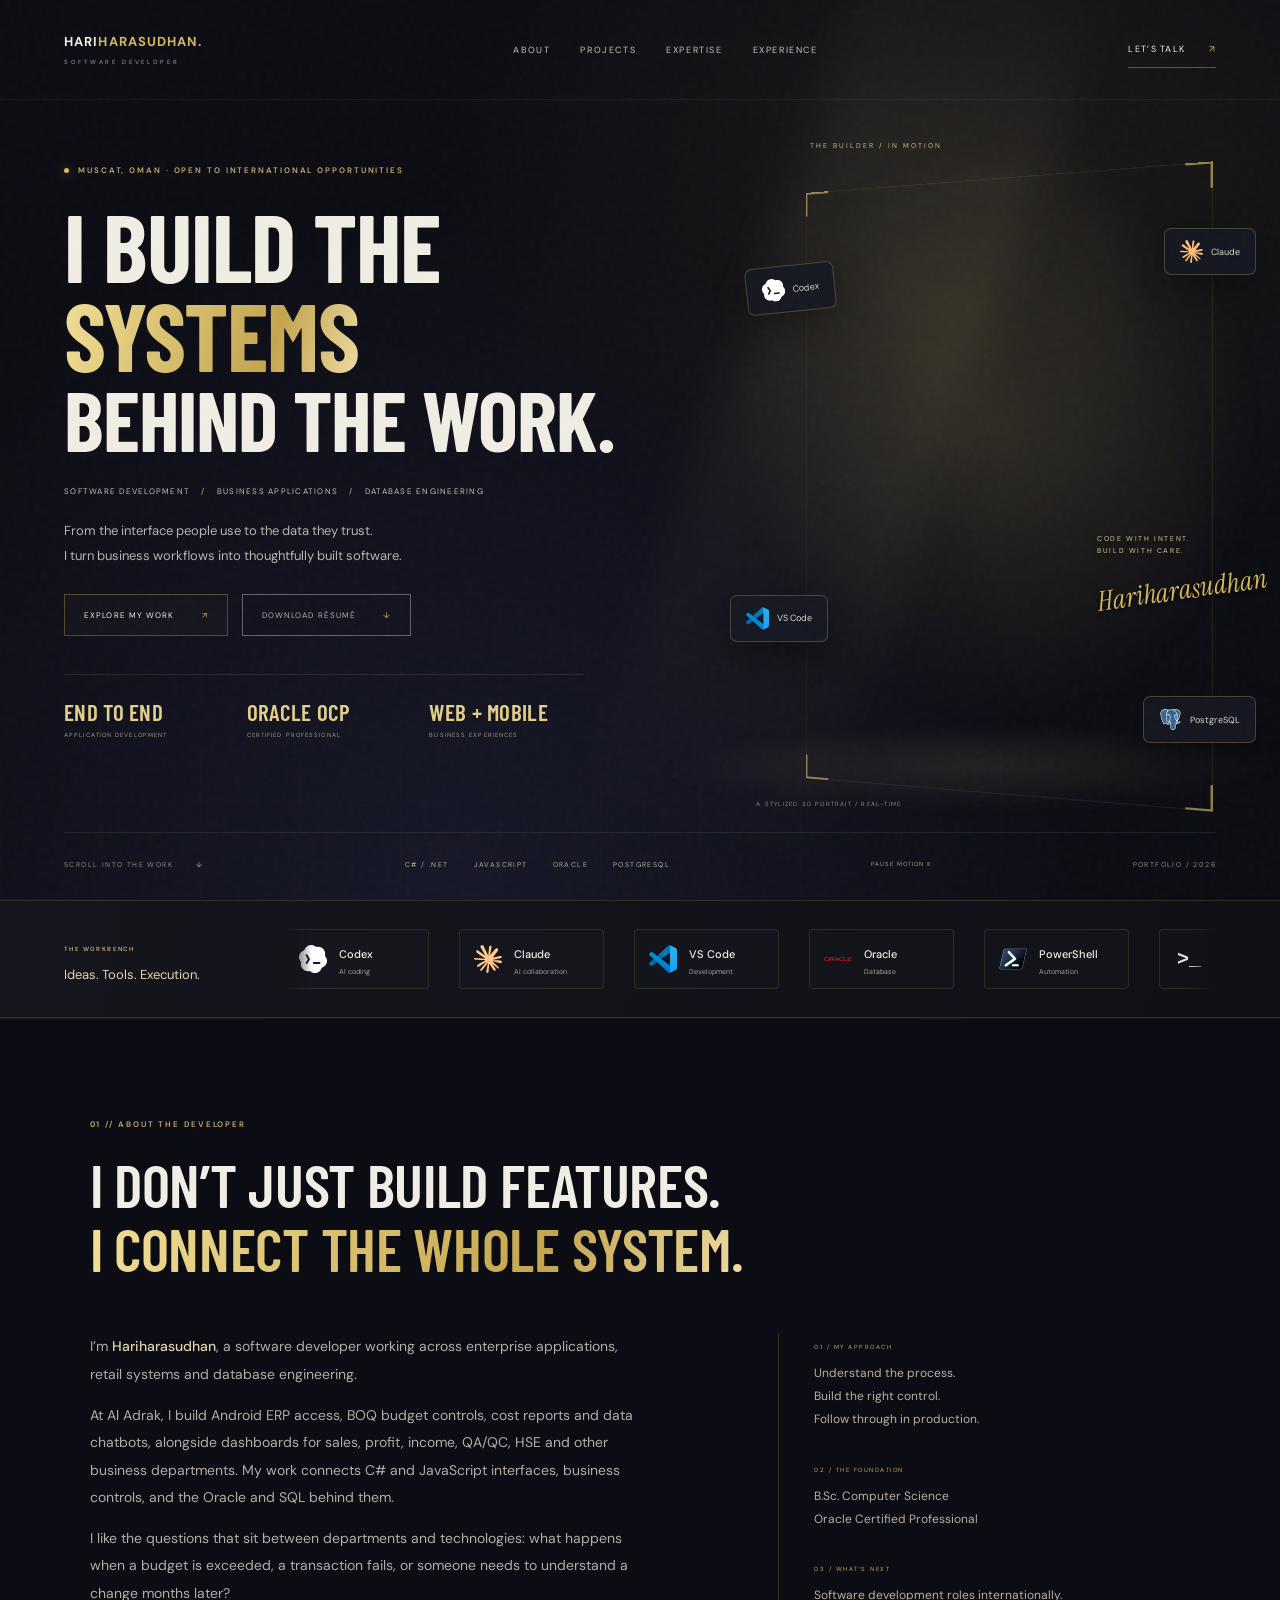
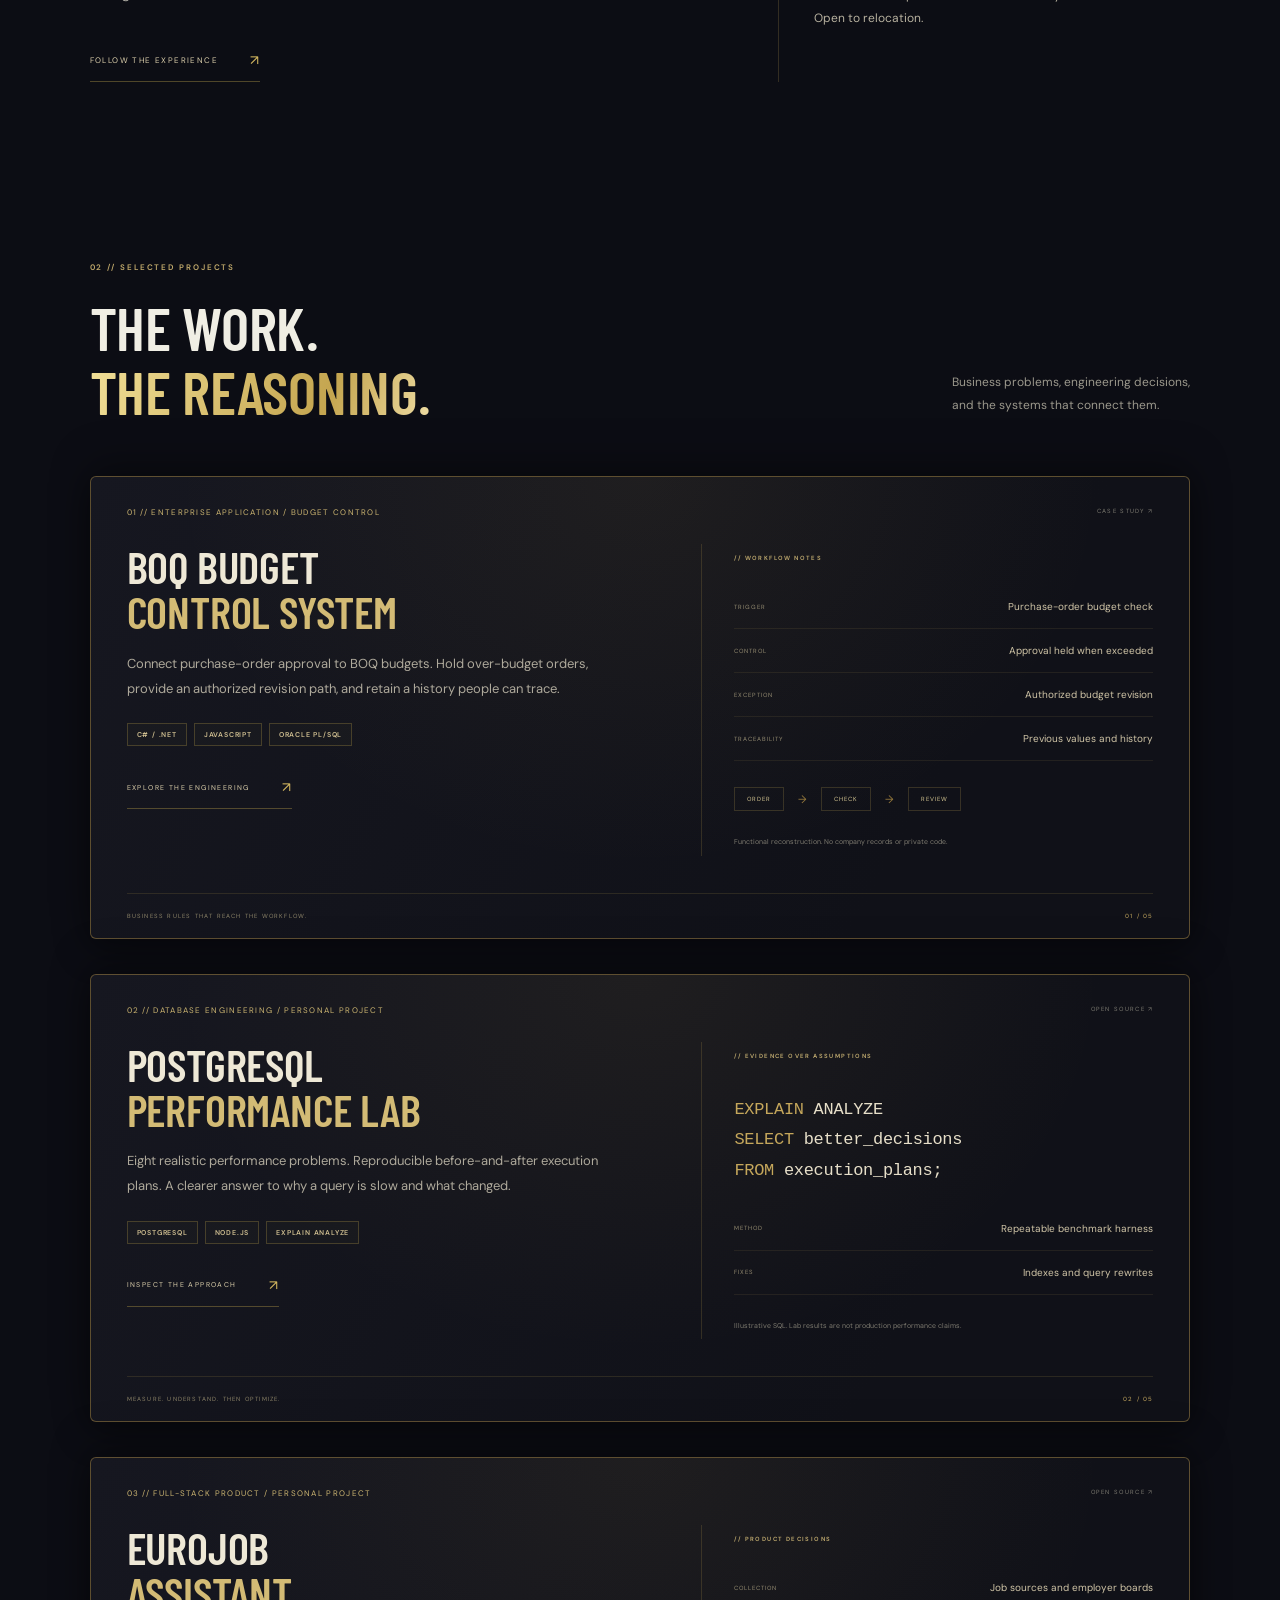
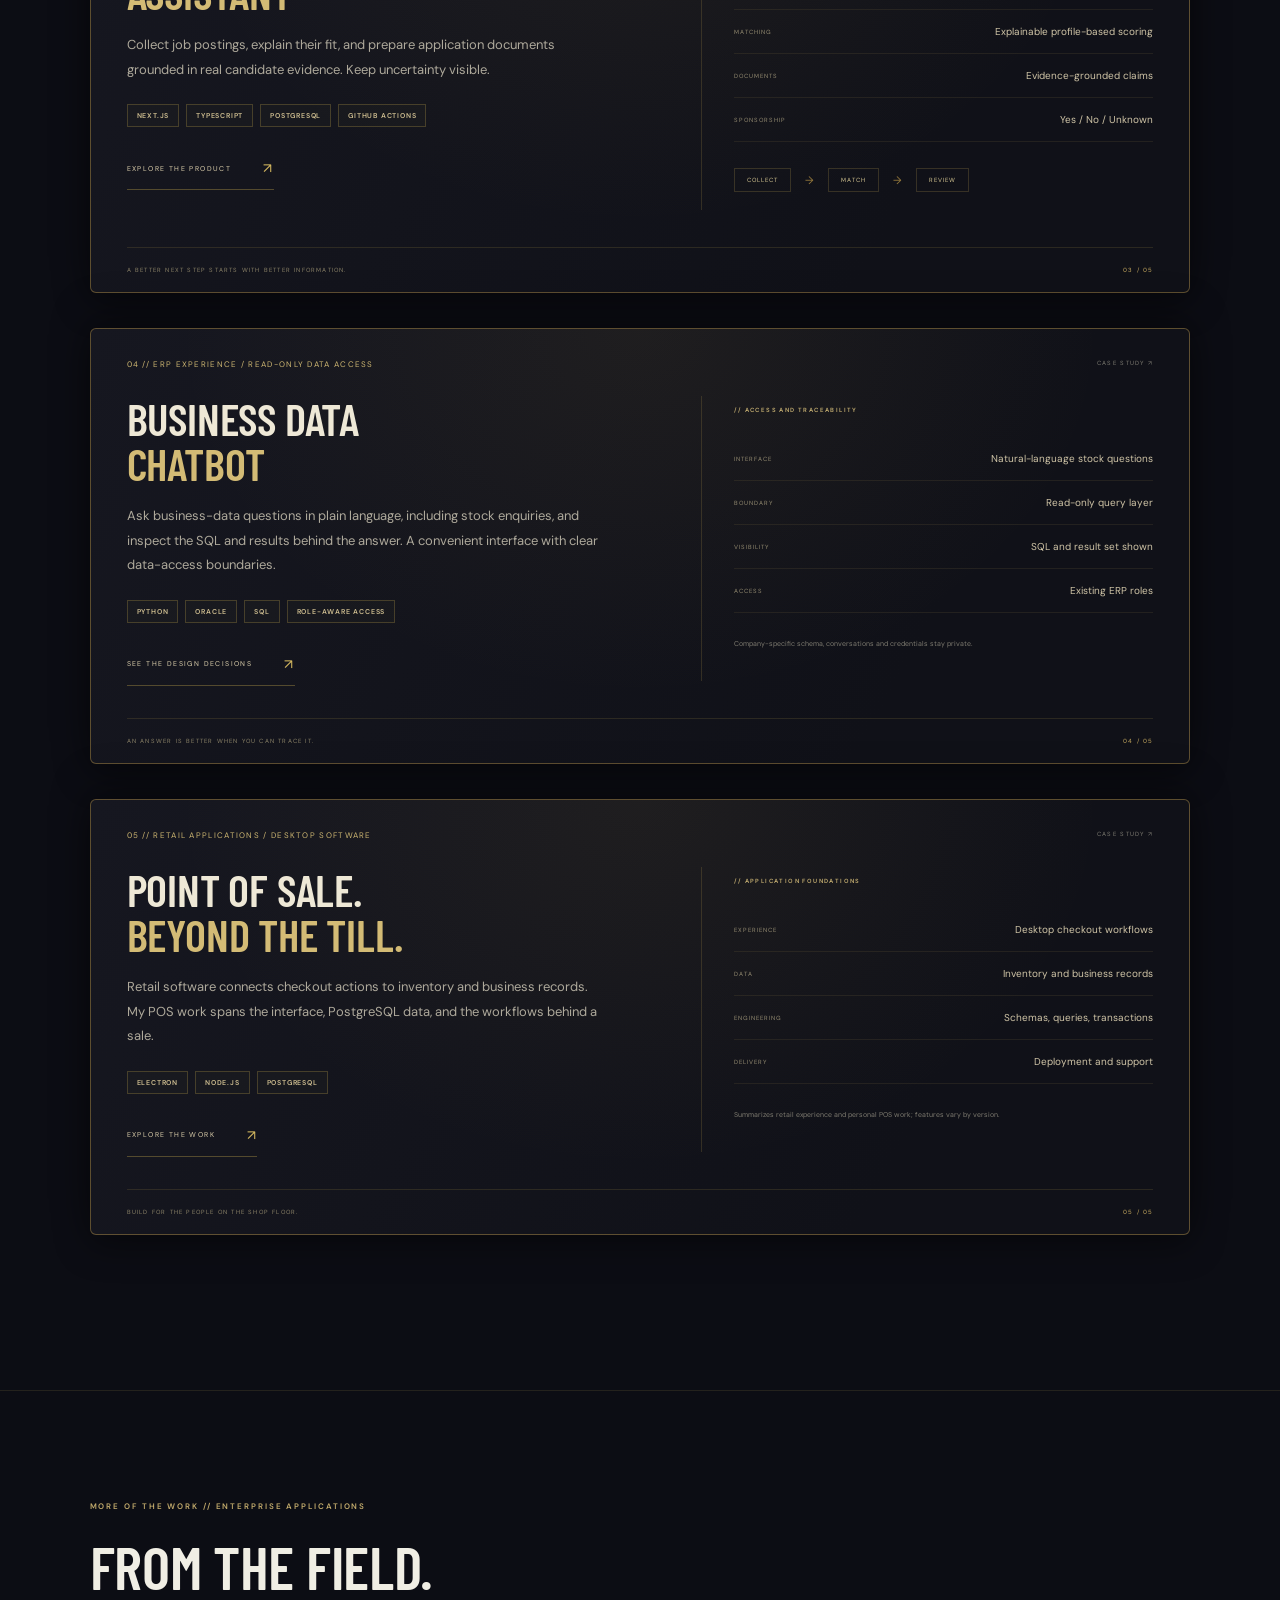
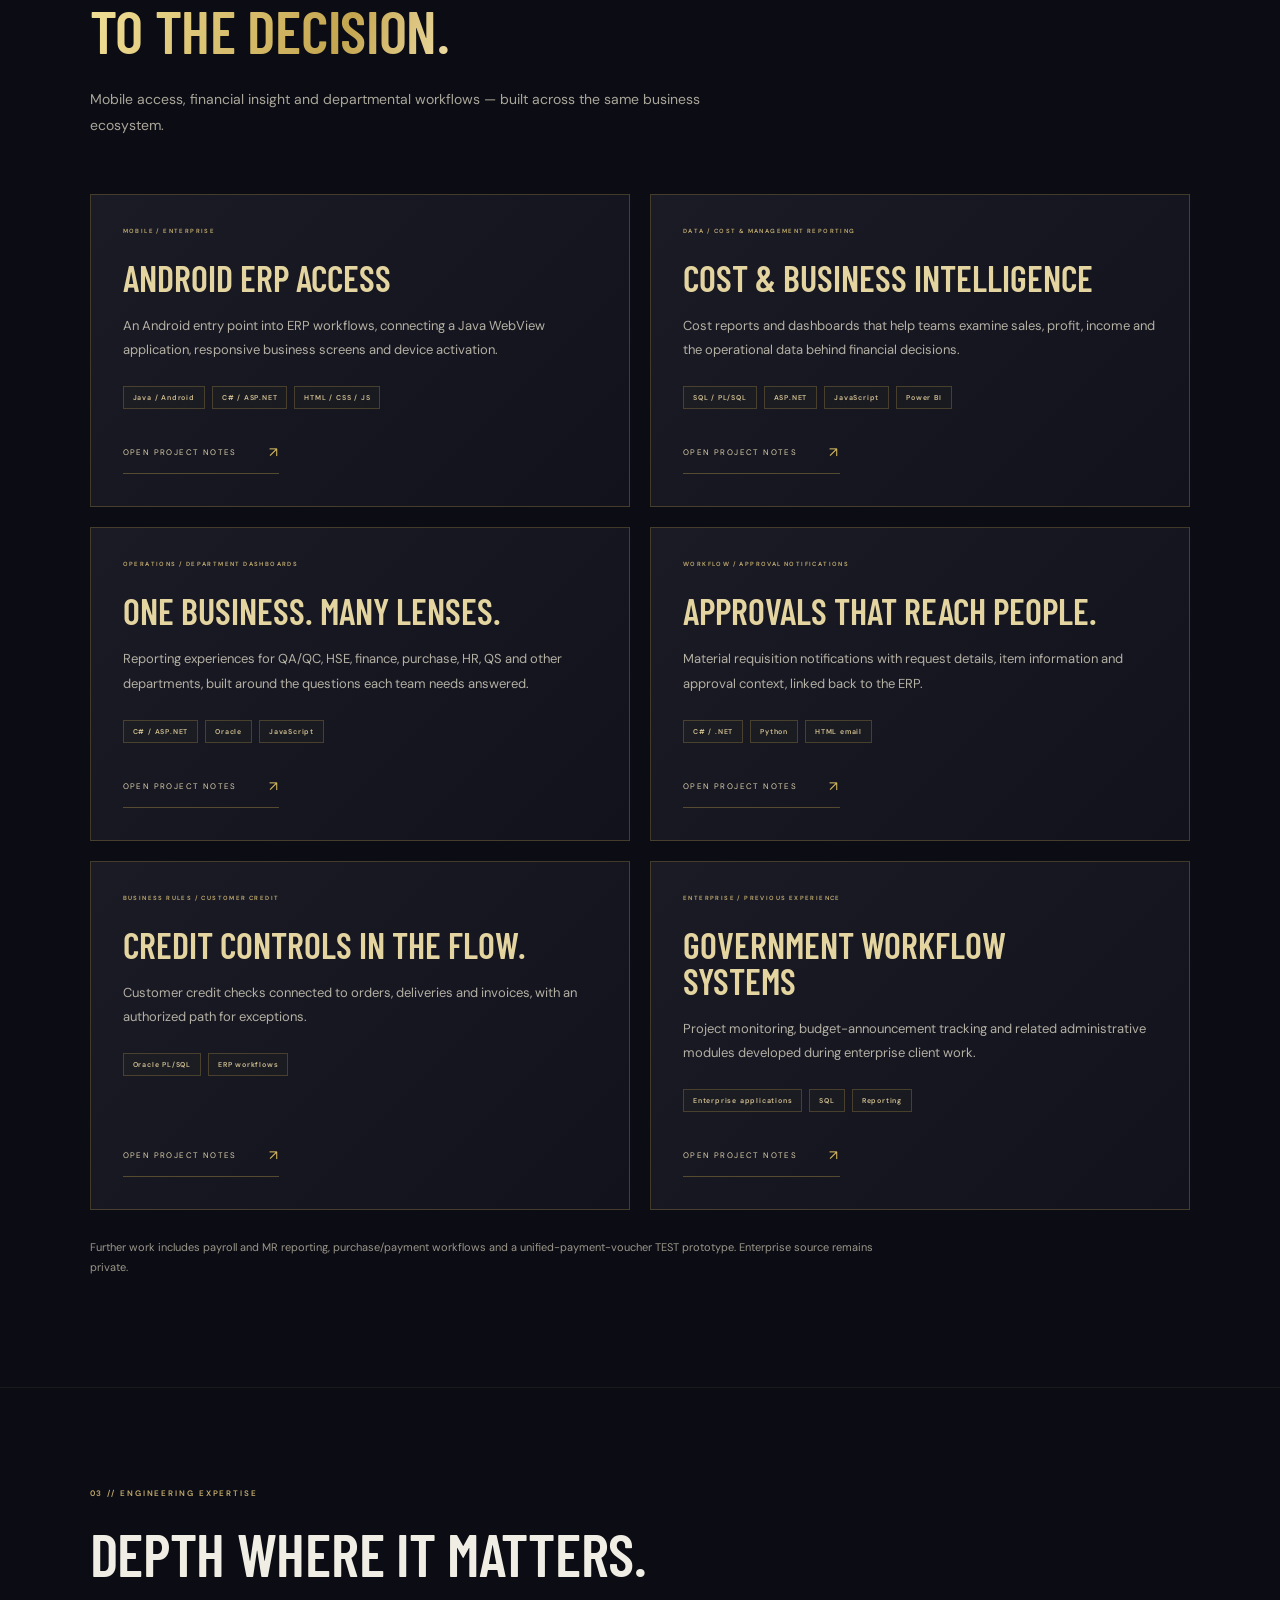
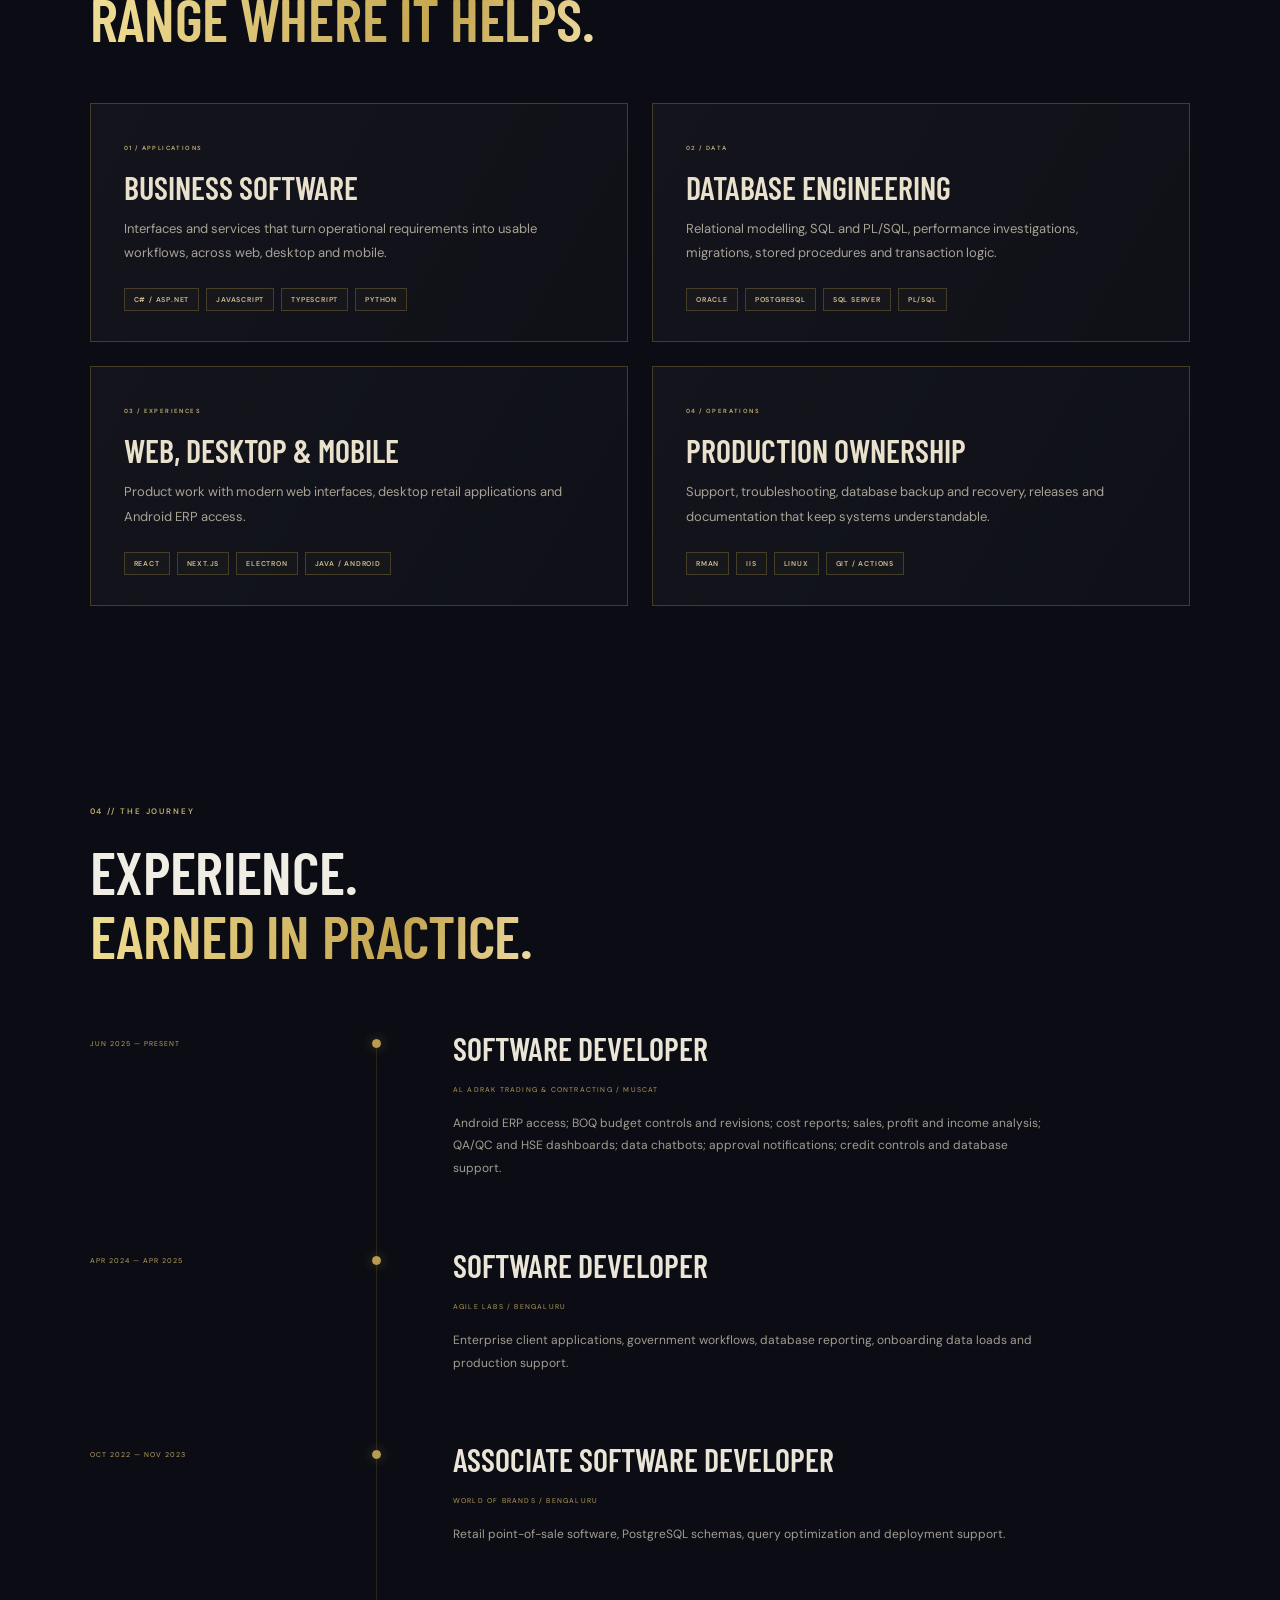
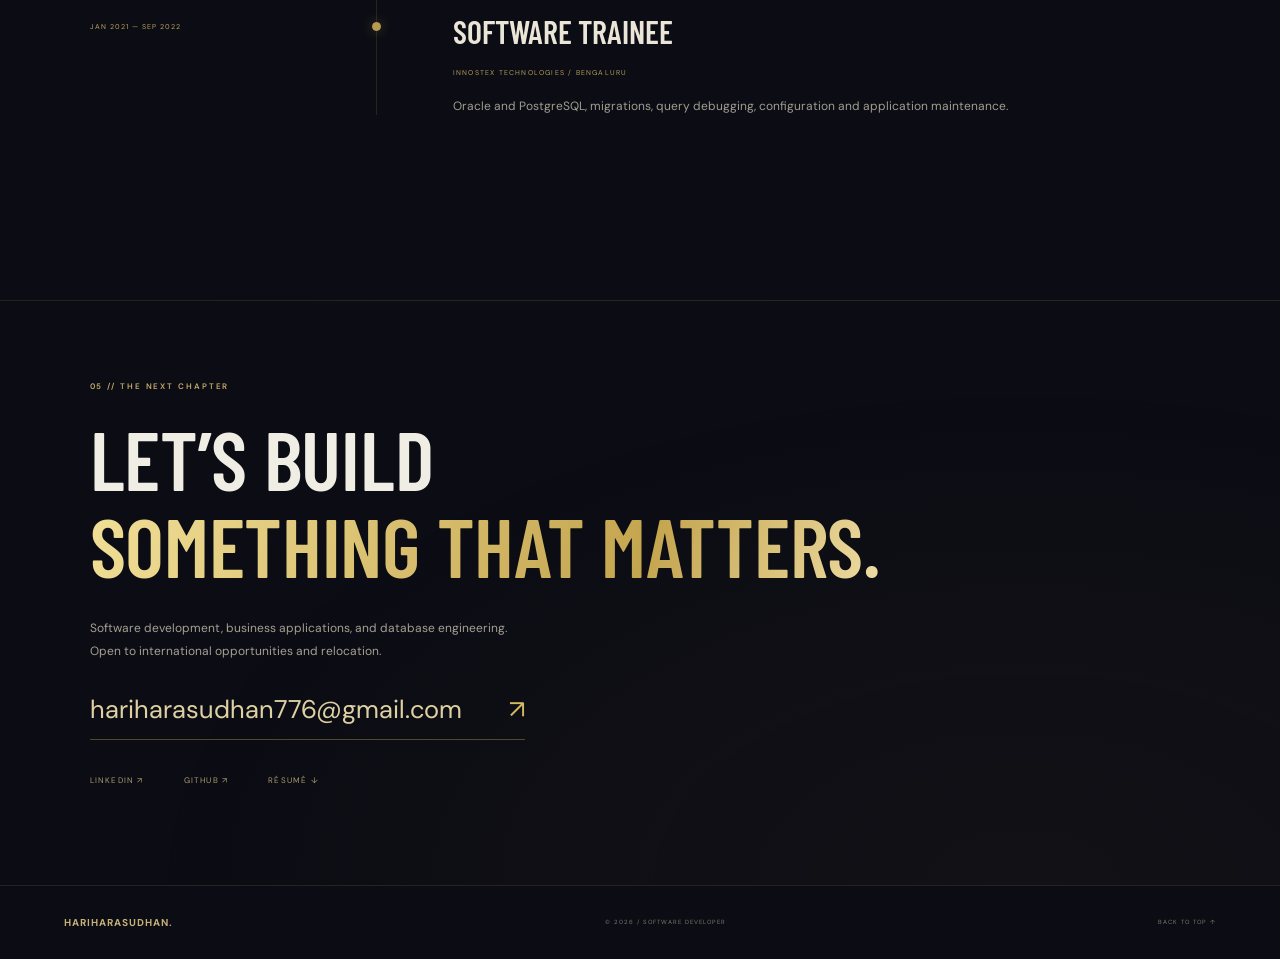
==== stage.html @ 73899a04 "Add walking 3D developer, animated tools and enterprise project stories" ====
<!doctype html><html lang="en"><head><meta charset="UTF-8"><meta name="viewport" content="width=device-width, initial-scale=1"><meta name="theme-color" content="#0c0d14"><meta name="description" content="Hariharasudhan — software developer building business applications, ERP workflows and database systems. Selected projects, engineering decisions and experience."><meta property="og:title" content="Hariharasudhan — Software Developer"><meta property="og:description" content="From business problems to software that works. Explore the projects and engineering behind the work."><meta property="og:type" content="website"><link rel="canonical" href="https://hariharasudhan776.github.io/"><title>Hariharasudhan — Software Developer</title><link rel="icon" href="icon.svg" type="image/svg+xml"><link rel="stylesheet" href="stage.css?v=studio2"></head><body class="gold-stage"><a class="skip" href="https://hariharasudhan776.github.io/#work">Skip to projects</a><div class="noise" aria-hidden="true"></div><div class="reading-progress" aria-hidden="true"></div>
<header class="topbar"><a class="identity" href="https://hariharasudhan776.github.io/#home">HARI<span>HARASUDHAN.</span><small>SOFTWARE DEVELOPER</small></a><nav aria-label="Main navigation"><a href="https://hariharasudhan776.github.io/#about">About</a><a href="https://hariharasudhan776.github.io/#work">Projects</a><a href="https://hariharasudhan776.github.io/#skills">Expertise</a><a href="https://hariharasudhan776.github.io/#experience">Experience</a></nav><details class="mobile-menu"><summary>MENU +</summary><nav aria-label="Mobile navigation"><a href="https://hariharasudhan776.github.io/#about">About</a><a href="https://hariharasudhan776.github.io/#work">Projects</a><a href="https://hariharasudhan776.github.io/#skills">Expertise</a><a href="https://hariharasudhan776.github.io/#experience">Experience</a></nav></details><a class="top-contact" href="mailto:hariharasudhan776@gmail.com">LET’S TALK <span>↗</span></a></header>
<main><section class="opening" id="home"><div class="stage-grid" aria-hidden="true"></div><div class="spotlight one" aria-hidden="true"></div><div class="spotlight two" aria-hidden="true"></div><div class="opening-copy"><p class="overline reveal"><span class="live-dot"></span> MUSCAT, OMAN · OPEN TO INTERNATIONAL OPPORTUNITIES</p><h1 class="hero-title"><span class="title-line">I BUILD THE</span><span class="title-line gold">SYSTEMS</span><span class="title-line">BEHIND THE WORK.</span></h1><p class="hero-role reveal">SOFTWARE DEVELOPMENT <i>/</i> BUSINESS APPLICATIONS <i>/</i> DATABASE ENGINEERING</p><p class="hero-description reveal">From the interface people use to the data they trust.<br>I turn business workflows into thoughtfully built software.</p><div class="opening-actions reveal"><a class="outline-button" href="https://hariharasudhan776.github.io/#work">EXPLORE MY WORK <span>↗</span></a><a class="outline-button subtle" href="https://hariharasudhan776.github.io/Hariharasudhan_Resume.pdf" target="_blank" rel="noopener">DOWNLOAD RÉSUMÉ <span>↓</span></a></div><div class="credentials reveal"><div><strong>END TO END</strong><span>APPLICATION DEVELOPMENT</span></div><div><strong>ORACLE OCP</strong><span>CERTIFIED PROFESSIONAL</span></div><div><strong>WEB + MOBILE</strong><span>BUSINESS EXPERIENCES</span></div></div></div>
<div class="portrait-stage"><canvas id="developer-scene" role="img" aria-label="Stylized developer in a navy suit walking on a gold-lit stage"></canvas><div class="hero-tools" aria-label="AI and development tools"><span class="hero-tool tool-a"><img src="assets/codex.svg" alt="">Codex</span><span class="hero-tool tool-b"><img src="assets/claude.svg" alt="">Claude</span><span class="hero-tool tool-c"><img src="assets/vscode.svg" alt="">VS Code</span><span class="hero-tool tool-d"><img src="assets/postgresql.svg" alt="">PostgreSQL</span></div><span class="scene-caption">THE BUILDER / IN MOTION</span><div class="portrait-frame" aria-hidden="true"><i></i><i></i><i></i><i></i></div><div class="portrait-halo" aria-hidden="true"></div><div class="portrait-floor" aria-hidden="true"></div><img class="stage-portrait" src="portrait-stage.png" alt="Editorial portrait of Hariharasudhan" width="1024" height="1536" fetchpriority="high"><div class="portrait-tag"><span>CODE WITH INTENT.</span><span>BUILD WITH CARE.</span><em>Hariharasudhan</em></div><div class="floating-code" aria-hidden="true"><div class="cube-face front">&lt;/&gt;</div><div class="cube-face side"></div><div class="cube-face top"></div></div><span class="portrait-coordinate">A STYLIZED 3D PORTRAIT / REAL-TIME</span></div>
<div class="opening-bottom"><span>SCROLL INTO THE WORK <b>↓</b></span><div><span>C# / .NET</span><span>JAVASCRIPT</span><span>ORACLE</span><span>POSTGRESQL</span></div><button id="motion-toggle" class="motion-button" aria-pressed="false" type="button">PAUSE MOTION Ⅱ</button><span>PORTFOLIO / 2026</span></div></section>
<section class="tool-studio" aria-label="Tools I work with"><div class="tool-studio-intro"><span class="small-label">THE WORKBENCH</span><p>Ideas. Tools. Execution.</p></div><div class="tool-window"><div class="tool-track"><div class="tool-token"><img src="assets/codex.svg" alt="" width="30" height="30"><div><strong>Codex</strong><small>AI coding</small></div></div><div class="tool-token"><img src="assets/claude.svg" alt="" width="30" height="30"><div><strong>Claude</strong><small>AI collaboration</small></div></div><div class="tool-token"><img src="assets/vscode.svg" alt="" width="30" height="30"><div><strong>VS Code</strong><small>Development</small></div></div><div class="tool-token"><img src="assets/oracle.svg" alt="" width="30" height="30"><div><strong>Oracle</strong><small>Database</small></div></div><div class="tool-token"><img src="assets/powershell.svg" alt="" width="30" height="30"><div><strong>PowerShell</strong><small>Automation</small></div></div><div class="tool-token"><span class="tool-glyph cmd" aria-hidden="true">&gt;_</span><div><strong>CMD</strong><small>Terminal</small></div></div><div class="tool-token"><span class="tool-glyph toad" aria-hidden="true">DB</span><div><strong>Toad</strong><small>Database tools</small></div></div><div class="tool-token"><img src="assets/postgresql.svg" alt="" width="30" height="30"><div><strong>pgAdmin</strong><small>PostgreSQL tools</small></div></div><div class="tool-clone" aria-hidden="true"><div class="tool-token"><img src="assets/codex.svg" alt="" width="30" height="30"><div><strong>Codex</strong><small>AI coding</small></div></div><div class="tool-token"><img src="assets/claude.svg" alt="" width="30" height="30"><div><strong>Claude</strong><small>AI collaboration</small></div></div><div class="tool-token"><img src="assets/vscode.svg" alt="" width="30" height="30"><div><strong>VS Code</strong><small>Development</small></div></div><div class="tool-token"><img src="assets/oracle.svg" alt="" width="30" height="30"><div><strong>Oracle</strong><small>Database</small></div></div><div class="tool-token"><img src="assets/powershell.svg" alt="" width="30" height="30"><div><strong>PowerShell</strong><small>Automation</small></div></div><div class="tool-token"><span class="tool-glyph cmd" aria-hidden="true">&gt;_</span><div><strong>CMD</strong><small>Terminal</small></div></div><div class="tool-token"><span class="tool-glyph toad" aria-hidden="true">DB</span><div><strong>Toad</strong><small>Database tools</small></div></div><div class="tool-token"><img src="assets/postgresql.svg" alt="" width="30" height="30"><div><strong>pgAdmin</strong><small>PostgreSQL tools</small></div></div></div></div></div></section><section class="about-panel shell" id="about"><div class="section-intro reveal"><p class="overline">01 // ABOUT THE DEVELOPER</p><h2>I DON’T JUST BUILD FEATURES.<br><span class="gold">I CONNECT THE WHOLE SYSTEM.</span></h2></div><div class="about-grid"><div class="about-story reveal"><p>I’m <strong>Hariharasudhan</strong>, a software developer working across enterprise applications, retail systems and database engineering.</p><p>At Al Adrak, I build Android ERP access, BOQ budget controls, cost reports and data chatbots, alongside dashboards for sales, profit, income, QA/QC, HSE and other business departments. My work connects C# and JavaScript interfaces, business controls, and the Oracle and SQL behind them.</p><p>I like the questions that sit between departments and technologies: what happens when a budget is exceeded, a transaction fails, or someone needs to understand a change months later?</p><a class="inline-link" href="https://hariharasudhan776.github.io/#experience">FOLLOW THE EXPERIENCE <span>↗</span></a></div><aside class="about-notes reveal"><div><span>01 / MY APPROACH</span><p>Understand the process.<br>Build the right control.<br>Follow through in production.</p></div><div><span>02 / THE FOUNDATION</span><p>B.Sc. Computer Science<br>Oracle Certified Professional</p></div><div><span>03 / WHAT’S NEXT</span><p>Software development roles internationally.<br>Open to relocation.</p></div></aside></div></section>
<section class="work-panel shell" id="work"><div class="section-intro reveal"><p class="overline">02 // SELECTED PROJECTS</p><div class="heading-row"><h2>THE WORK.<br><span class="gold">THE REASONING.</span></h2><p>Business problems, engineering decisions,<br>and the systems that connect them.</p></div></div><div class="stacked-projects">
<article class="project-card" style="--card:0"><div class="card-head"><span>01 // ENTERPRISE APPLICATION / BUDGET CONTROL</span><span>CASE STUDY ↗</span></div><div class="project-grid"><div class="project-story"><h3>BOQ BUDGET<br><span>CONTROL SYSTEM</span></h3><p>Connect purchase-order approval to BOQ budgets. Hold over-budget orders, provide an authorized revision path, and retain a history people can trace.</p><div class="tech-tags"><span>C# / .NET</span><span>JAVASCRIPT</span><span>ORACLE PL/SQL</span></div><button class="inline-link" data-open="budget">EXPLORE THE ENGINEERING <span>↗</span></button></div><div class="architecture"><span class="small-label">// WORKFLOW NOTES</span><dl><div><dt>TRIGGER</dt><dd>Purchase-order budget check</dd></div><div><dt>CONTROL</dt><dd>Approval held when exceeded</dd></div><div><dt>EXCEPTION</dt><dd>Authorized budget revision</dd></div><div><dt>TRACEABILITY</dt><dd>Previous values and history</dd></div></dl><div class="flow-strip"><span>ORDER</span><b>→</b><span>CHECK</span><b>→</b><span>REVIEW</span></div><p class="privacy-note">Functional reconstruction. No company records or private code.</p></div></div><div class="card-foot"><span>BUSINESS RULES THAT REACH THE WORKFLOW.</span><span>01 / 05</span></div></article>
<article class="project-card" style="--card:1"><div class="card-head"><span>02 // DATABASE ENGINEERING / PERSONAL PROJECT</span><span>OPEN SOURCE ↗</span></div><div class="project-grid"><div class="project-story"><h3>POSTGRESQL<br><span>PERFORMANCE LAB</span></h3><p>Eight realistic performance problems. Reproducible before-and-after execution plans. A clearer answer to why a query is slow and what changed.</p><div class="tech-tags"><span>POSTGRESQL</span><span>NODE.JS</span><span>EXPLAIN ANALYZE</span></div><button class="inline-link" data-open="postgres">INSPECT THE APPROACH <span>↗</span></button></div><div class="architecture code-notes"><span class="small-label">// EVIDENCE OVER ASSUMPTIONS</span><pre><span>EXPLAIN</span> ANALYZE
<span>SELECT</span> better_decisions
<span>FROM</span> execution_plans;</pre><dl><div><dt>METHOD</dt><dd>Repeatable benchmark harness</dd></div><div><dt>FIXES</dt><dd>Indexes and query rewrites</dd></div></dl><p class="privacy-note">Illustrative SQL. Lab results are not production performance claims.</p></div></div><div class="card-foot"><span>MEASURE. UNDERSTAND. THEN OPTIMIZE.</span><span>02 / 05</span></div></article>
<article class="project-card" style="--card:2"><div class="card-head"><span>03 // FULL-STACK PRODUCT / PERSONAL PROJECT</span><span>OPEN SOURCE ↗</span></div><div class="project-grid"><div class="project-story"><h3>EUROJOB<br><span>ASSISTANT</span></h3><p>Collect job postings, explain their fit, and prepare application documents grounded in real candidate evidence. Keep uncertainty visible.</p><div class="tech-tags"><span>NEXT.JS</span><span>TYPESCRIPT</span><span>POSTGRESQL</span><span>GITHUB ACTIONS</span></div><button class="inline-link" data-open="jobs">EXPLORE THE PRODUCT <span>↗</span></button></div><div class="architecture"><span class="small-label">// PRODUCT DECISIONS</span><dl><div><dt>COLLECTION</dt><dd>Job sources and employer boards</dd></div><div><dt>MATCHING</dt><dd>Explainable profile-based scoring</dd></div><div><dt>DOCUMENTS</dt><dd>Evidence-grounded claims</dd></div><div><dt>SPONSORSHIP</dt><dd>Yes / No / Unknown</dd></div></dl><div class="flow-strip"><span>COLLECT</span><b>→</b><span>MATCH</span><b>→</b><span>REVIEW</span></div></div></div><div class="card-foot"><span>A BETTER NEXT STEP STARTS WITH BETTER INFORMATION.</span><span>03 / 05</span></div></article>
<article class="project-card" style="--card:3"><div class="card-head"><span>04 // ERP EXPERIENCE / READ-ONLY DATA ACCESS</span><span>CASE STUDY ↗</span></div><div class="project-grid"><div class="project-story"><h3>BUSINESS DATA<br><span>CHATBOT</span></h3><p>Ask business-data questions in plain language, including stock enquiries, and inspect the SQL and results behind the answer. A convenient interface with clear data-access boundaries.</p><div class="tech-tags"><span>PYTHON</span><span>ORACLE</span><span>SQL</span><span>ROLE-AWARE ACCESS</span></div><button class="inline-link" data-open="stock">SEE THE DESIGN DECISIONS <span>↗</span></button></div><div class="architecture"><span class="small-label">// ACCESS AND TRACEABILITY</span><dl><div><dt>INTERFACE</dt><dd>Natural-language stock questions</dd></div><div><dt>BOUNDARY</dt><dd>Read-only query layer</dd></div><div><dt>VISIBILITY</dt><dd>SQL and result set shown</dd></div><div><dt>ACCESS</dt><dd>Existing ERP roles</dd></div></dl><p class="privacy-note">Company-specific schema, conversations and credentials stay private.</p></div></div><div class="card-foot"><span>AN ANSWER IS BETTER WHEN YOU CAN TRACE IT.</span><span>04 / 05</span></div></article>
<article class="project-card" style="--card:4"><div class="card-head"><span>05 // RETAIL APPLICATIONS / DESKTOP SOFTWARE</span><span>CASE STUDY ↗</span></div><div class="project-grid"><div class="project-story"><h3>POINT OF SALE.<br><span>BEYOND THE TILL.</span></h3><p>Retail software connects checkout actions to inventory and business records. My POS work spans the interface, PostgreSQL data, and the workflows behind a sale.</p><div class="tech-tags"><span>ELECTRON</span><span>NODE.JS</span><span>POSTGRESQL</span></div><button class="inline-link" data-open="pos">EXPLORE THE WORK <span>↗</span></button></div><div class="architecture"><span class="small-label">// APPLICATION FOUNDATIONS</span><dl><div><dt>EXPERIENCE</dt><dd>Desktop checkout workflows</dd></div><div><dt>DATA</dt><dd>Inventory and business records</dd></div><div><dt>ENGINEERING</dt><dd>Schemas, queries, transactions</dd></div><div><dt>DELIVERY</dt><dd>Deployment and support</dd></div></dl><p class="privacy-note">Summarizes retail experience and personal POS work; features vary by version.</p></div></div><div class="card-foot"><span>BUILD FOR THE PEOPLE ON THE SHOP FLOOR.</span><span>05 / 05</span></div></article>
</div></section>
<section class="project-library shell" id="more-work"><div class="section-intro reveal"><p class="overline">MORE OF THE WORK // ENTERPRISE APPLICATIONS</p><h2>FROM THE FIELD.<br><span class="gold">TO THE DECISION.</span></h2><p class="library-intro">Mobile access, financial insight and departmental workflows — built across the same business ecosystem.</p></div><div class="library-grid"><article class="library-card reveal"><span class="small-label">MOBILE / ENTERPRISE</span><h3>ANDROID ERP ACCESS</h3><p>An Android entry point into ERP workflows, connecting a Java WebView application, responsive business screens and device activation.</p><div class="tech-tags"><span>Java / Android</span><span>C# / ASP.NET</span><span>HTML / CSS / JS</span></div><button class="inline-link" data-open="android">OPEN PROJECT NOTES <span>↗</span></button></article><article class="library-card reveal"><span class="small-label">DATA / COST & MANAGEMENT REPORTING</span><h3>COST & BUSINESS INTELLIGENCE</h3><p>Cost reports and dashboards that help teams examine sales, profit, income and the operational data behind financial decisions.</p><div class="tech-tags"><span>SQL / PL/SQL</span><span>ASP.NET</span><span>JavaScript</span><span>Power BI</span></div><button class="inline-link" data-open="reports">OPEN PROJECT NOTES <span>↗</span></button></article><article class="library-card reveal"><span class="small-label">OPERATIONS / DEPARTMENT DASHBOARDS</span><h3>ONE BUSINESS. MANY LENSES.</h3><p>Reporting experiences for QA/QC, HSE, finance, purchase, HR, QS and other departments, built around the questions each team needs answered.</p><div class="tech-tags"><span>C# / ASP.NET</span><span>Oracle</span><span>JavaScript</span></div><button class="inline-link" data-open="departments">OPEN PROJECT NOTES <span>↗</span></button></article><article class="library-card reveal"><span class="small-label">WORKFLOW / APPROVAL NOTIFICATIONS</span><h3>APPROVALS THAT REACH PEOPLE.</h3><p>Material requisition notifications with request details, item information and approval context, linked back to the ERP.</p><div class="tech-tags"><span>C# / .NET</span><span>Python</span><span>HTML email</span></div><button class="inline-link" data-open="notifications">OPEN PROJECT NOTES <span>↗</span></button></article><article class="library-card reveal"><span class="small-label">BUSINESS RULES / CUSTOMER CREDIT</span><h3>CREDIT CONTROLS IN THE FLOW.</h3><p>Customer credit checks connected to orders, deliveries and invoices, with an authorized path for exceptions.</p><div class="tech-tags"><span>Oracle PL/SQL</span><span>ERP workflows</span></div><button class="inline-link" data-open="credit">OPEN PROJECT NOTES <span>↗</span></button></article><article class="library-card reveal"><span class="small-label">ENTERPRISE / PREVIOUS EXPERIENCE</span><h3>GOVERNMENT WORKFLOW SYSTEMS</h3><p>Project monitoring, budget-announcement tracking and related administrative modules developed during enterprise client work.</p><div class="tech-tags"><span>Enterprise applications</span><span>SQL</span><span>Reporting</span></div><button class="inline-link" data-open="government">OPEN PROJECT NOTES <span>↗</span></button></article></div><p class="library-footnote">Further work includes payroll and MR reporting, purchase/payment workflows and a unified-payment-voucher TEST prototype. Enterprise source remains private.</p></section><section class="skills-panel shell" id="skills"><div class="section-intro reveal"><p class="overline">03 // ENGINEERING EXPERTISE</p><h2>DEPTH WHERE IT MATTERS.<br><span class="gold">RANGE WHERE IT HELPS.</span></h2></div><div class="expertise-grid"><article class="expertise-card reveal"><span class="small-label">01 / APPLICATIONS</span><h3>BUSINESS SOFTWARE</h3><p>Interfaces and services that turn operational requirements into usable workflows, across web, desktop and mobile.</p><div class="tech-tags"><span>C# / ASP.NET</span><span>JAVASCRIPT</span><span>TYPESCRIPT</span><span>PYTHON</span></div></article><article class="expertise-card reveal"><span class="small-label">02 / DATA</span><h3>DATABASE ENGINEERING</h3><p>Relational modelling, SQL and PL/SQL, performance investigations, migrations, stored procedures and transaction logic.</p><div class="tech-tags"><span>ORACLE</span><span>POSTGRESQL</span><span>SQL SERVER</span><span>PL/SQL</span></div></article><article class="expertise-card reveal"><span class="small-label">03 / EXPERIENCES</span><h3>WEB, DESKTOP & MOBILE</h3><p>Product work with modern web interfaces, desktop retail applications and Android ERP access.</p><div class="tech-tags"><span>REACT</span><span>NEXT.JS</span><span>ELECTRON</span><span>JAVA / ANDROID</span></div></article><article class="expertise-card reveal"><span class="small-label">04 / OPERATIONS</span><h3>PRODUCTION OWNERSHIP</h3><p>Support, troubleshooting, database backup and recovery, releases and documentation that keep systems understandable.</p><div class="tech-tags"><span>RMAN</span><span>IIS</span><span>LINUX</span><span>GIT / ACTIONS</span></div></article></div></section>
<section class="experience-panel shell" id="experience"><div class="section-intro reveal"><p class="overline">04 // THE JOURNEY</p><h2>EXPERIENCE.<br><span class="gold">EARNED IN PRACTICE.</span></h2></div><div class="career-line"><article class="career-row reveal"><p>JUN 2025 — PRESENT</p><span class="career-node"></span><div><h3>SOFTWARE DEVELOPER</h3><span>AL ADRAK TRADING & CONTRACTING / MUSCAT</span><p>Android ERP access; BOQ budget controls and revisions; cost reports; sales, profit and income analysis; QA/QC and HSE dashboards; data chatbots; approval notifications; credit controls and database support.</p></div></article><article class="career-row reveal"><p>APR 2024 — APR 2025</p><span class="career-node"></span><div><h3>SOFTWARE DEVELOPER</h3><span>AGILE LABS / BENGALURU</span><p>Enterprise client applications, government workflows, database reporting, onboarding data loads and production support.</p></div></article><article class="career-row reveal"><p>OCT 2022 — NOV 2023</p><span class="career-node"></span><div><h3>ASSOCIATE SOFTWARE DEVELOPER</h3><span>WORLD OF BRANDS / BENGALURU</span><p>Retail point-of-sale software, PostgreSQL schemas, query optimization and deployment support.</p></div></article><article class="career-row reveal"><p>JAN 2021 — SEP 2022</p><span class="career-node"></span><div><h3>SOFTWARE TRAINEE</h3><span>INNOSTEX TECHNOLOGIES / BENGALURU</span><p>Oracle and PostgreSQL, migrations, query debugging, configuration and application maintenance.</p></div></article></div></section>
<section class="contact-panel shell" id="contact"><p class="overline reveal">05 // THE NEXT CHAPTER</p><h2 class="reveal">LET’S BUILD<br><span class="gold">SOMETHING THAT MATTERS.</span></h2><p class="contact-description reveal">Software development, business applications, and database engineering.<br>Open to international opportunities and relocation.</p><a class="contact-email reveal" href="mailto:hariharasudhan776@gmail.com">hariharasudhan776@gmail.com <span>↗</span></a><div class="contact-links reveal"><a href="https://www.linkedin.com/in/hari-hara-sudhan-115341188" target="_blank" rel="noopener">LINKEDIN ↗</a><a href="https://github.com/Hariharasudhan776" target="_blank" rel="noopener">GITHUB ↗</a><a href="https://hariharasudhan776.github.io/Hariharasudhan_Resume.pdf" target="_blank" rel="noopener">RÉSUMÉ ↓</a></div></section></main>
<footer><a class="identity" href="https://hariharasudhan776.github.io/#home">HARIHARASUDHAN.</a><span>© <span id="year">2026</span> / SOFTWARE DEVELOPER</span><a href="https://hariharasudhan776.github.io/#home">BACK TO TOP ↑</a></footer><dialog id="case-dialog" aria-labelledby="case-title"><button class="dialog-close" aria-label="Close case study" autofocus>CLOSE ×</button><div id="case-content"></div></dialog><script src="stage.js?v=studio2" defer></script><script type="module" src="walking-scene.js?v=studio2"></script></body></html>
---- stage.css ----
@import url('https://fonts.googleapis.com/css2?family=Barlow+Condensed:wght@600;700;800&family=DM+Sans:wght@400;500;600;700&family=Instrument+Serif:ital@1&display=swap');
:root{--bg:#0c0d14;--panel:#11121c;--text:#f0eee4;--muted:#a09e98;--gold:#d5b960;--line:#67552d;--display:'Barlow Condensed','Arial Narrow',Impact,sans-serif;--body:'DM Sans',Arial,sans-serif}*{box-sizing:border-box}html{scroll-behavior:smooth;scroll-padding-top:100px;scrollbar-color:#89713e #11121b}body{margin:0;background:var(--bg);color:var(--text);font-family:var(--body);-webkit-font-smoothing:antialiased}::selection{background:var(--gold);color:var(--bg)}a{color:inherit;text-decoration:none}button{font:inherit;color:inherit;cursor:pointer}a,button{-webkit-tap-highlight-color:transparent}a:focus-visible,button:focus-visible{outline:2px solid var(--gold);outline-offset:6px}.skip{position:fixed;top:-80px;left:20px;background:var(--gold);color:#111;padding:14px;z-index:100}.skip:focus{top:10px}p,h1,h2,h3{margin-top:0}.gold{color:var(--gold);background:linear-gradient(110deg,#f1df97,#c4a54f 70%,#eedca3);background-clip:text;-webkit-background-clip:text;-webkit-text-fill-color:transparent}.noise{position:fixed;inset:0;z-index:25;pointer-events:none;opacity:.024;background-image:url("data:image/svg+xml,%3Csvg viewBox='0 0 180 180' xmlns='http://www.w3.org/2000/svg'%3E%3Cfilter id='n'%3E%3CfeTurbulence type='fractalNoise' baseFrequency='.8' numOctaves='3'/%3E%3C/filter%3E%3Cpath fill='%23fff' filter='url(%23n)' d='M0 0h180v180H0z'/%3E%3C/svg%3E")}.reading-progress{position:fixed;top:0;left:0;width:calc(var(--reading,0)*100%);height:2px;background:var(--gold);z-index:50}.topbar{height:100px;display:flex;justify-content:space-between;align-items:center;padding:0 5%;position:absolute;inset:0 0 auto;z-index:10;border-bottom:1px solid #d5b96014}.identity{font-size:13px;font-weight:700;letter-spacing:1.1px}.identity>span{color:var(--gold)}.identity small{display:block;font-size:6px;letter-spacing:2.7px;margin-top:8px;color:#8c8b83;font-weight:500}.topbar nav{display:flex;gap:30px}.topbar nav a{font-size:9px;letter-spacing:1.6px;text-transform:uppercase;color:#c7c4b8}.topbar nav a:hover,.contact-links a:hover{color:var(--gold)}.top-contact{font-size:9px;letter-spacing:1.3px;border-bottom:1px solid #bca2597a;padding:12px 0}.top-contact>span{margin-left:20px;color:var(--gold)}.opening{position:relative;min-height:820px;height:100svh;max-height:1150px;overflow:hidden;isolation:isolate;padding:165px 5% 90px;background:radial-gradient(ellipse at 78% 20%,#38302055 0,transparent 40%),radial-gradient(ellipse at 35% 100%,#28294666 0,transparent 55%),#0c0d14}.stage-grid{position:absolute;inset:0;background-image:linear-gradient(#c0b27307 1px,transparent 1px),linear-gradient(90deg,#c0b27307 1px,transparent 1px);background-size:100px 100px;mask-image:linear-gradient(transparent,#0009);pointer-events:none}.opening-copy{position:relative;z-index:5;width:65%;max-width:900px}.overline{font-size:8px;letter-spacing:1.9px;color:#c3ab6c;font-weight:600;display:flex;align-items:center;gap:9px;margin-bottom:26px}.live-dot{width:5px;height:5px;border-radius:50%;background:var(--gold);box-shadow:0 0 11px #d5b96099;display:inline-block}.hero-title{font-family:var(--display);font-size:clamp(70px,7.4vw,121px);line-height:.94;font-weight:700;letter-spacing:-1px;margin-bottom:26px}.title-line{display:block;width:max-content;max-width:100%;transform-origin:left bottom;animation:title-in 1.2s cubic-bezier(.16,.8,.24,1) both}.title-line:nth-child(2){animation-delay:.12s}.title-line:nth-child(3){animation-delay:.24s;font-size:.89em}.hero-role{font-size:8px;letter-spacing:1.25px;color:#c5c1b1;line-height:1.9;margin-bottom:20px}.hero-role i{font-style:normal;color:var(--gold);padding:0 8px}.hero-description{font-size:13px;line-height:1.9;color:#b8b5ad;max-width:470px;margin-bottom:25px}.opening-actions{display:flex;gap:14px}.outline-button{display:inline-flex;gap:27px;justify-content:space-between;border:1px solid #ad93466b;padding:15px 19px;letter-spacing:1.1px;font-size:8px;background:#d5b96007;transition:background .3s,transform .3s,border-color .3s}.outline-button:hover{background:#d5b96014;transform:translateY(-3px);border-color:var(--gold)}.outline-button>span{color:var(--gold)}.outline-button.subtle{border-color:#65616b; background:transparent;color:#b1b0a6}.credentials{display:flex;gap:28px;margin-top:38px;border-top:1px solid #c3b27b25;padding-top:24px;max-width:520px}.credentials>div{flex:1}.credentials strong{display:block;font-family:var(--display);font-size:23px;line-height:1.2;font-weight:600;color:#e2cf8b;letter-spacing:.3px}.credentials span{font-size:6px;letter-spacing:1.1px;display:block;color:#a09a89;margin-top:5px;line-height:1.6}.portrait-stage{position:absolute;inset:105px 1% 70px 57%;z-index:3;perspective:1000px;--px:0;--py:0}.stage-portrait{width:100%;height:100%;position:absolute;inset:0;object-fit:contain;object-position:center bottom;filter:drop-shadow(0 0 22px #cbb4600f);transform:translate3d(calc(var(--px)*-7px),calc(var(--py)*-4px),0);transition:transform .7s cubic-bezier(.2,.65,.3,1);animation:portrait-in 1.8s cubic-bezier(.17,.7,.3,1) both}.portrait-frame{position:absolute;inset:10% 12% 5%;border:1px solid #a68b4430;transform:perspective(900px) rotateY(-7deg);pointer-events:none}.portrait-frame i{position:absolute;width:25px;height:25px;border-color:#d5b960;border-style:solid;border-width:0;opacity:.65}.portrait-frame i:nth-child(1){left:-1px;top:-1px;border-left-width:2px;border-top-width:2px}.portrait-frame i:nth-child(2){right:-1px;top:-1px;border-right-width:2px;border-top-width:2px}.portrait-frame i:nth-child(3){left:-1px;bottom:-1px;border-left-width:2px;border-bottom-width:2px}.portrait-frame i:nth-child(4){right:-1px;bottom:-1px;border-right-width:2px;border-bottom-width:2px}.portrait-halo{position:absolute;inset:0 -5% 10%;background:radial-gradient(ellipse,#d6bd6e22,transparent 64%);mix-blend-mode:screen;animation:halo-breathe 8s ease-in-out infinite}.portrait-floor{position:absolute;bottom:0;left:-18%;right:-10%;height:18%;background:radial-gradient(ellipse,#b8a77922,transparent 65%);transform:rotateX(65deg);filter:blur(10px)}.portrait-tag{position:absolute;right:3%;top:53%;font-size:7px;letter-spacing:1.6px;line-height:1.8;z-index:4;color:#d9ca98;text-shadow:0 2px 5px #000}.portrait-tag span{display:block}.portrait-tag em{display:block;font-family:'Instrument Serif',Georgia,serif;font-size:27px;letter-spacing:0;color:var(--gold);margin-top:8px;transform:rotate(-8deg)}.portrait-coordinate{position:absolute;bottom:3%;left:5%;font-size:6px;letter-spacing:1.2px;color:#8f896e}.spotlight{position:absolute;right:12%;top:-10%;width:18%;height:110%;background:linear-gradient(transparent,#d8c8970b 20%,#d8c89715 40%,transparent);transform:rotate(19deg);filter:blur(20px);pointer-events:none;z-index:2;transform-origin:top}.spotlight.two{right:22%;opacity:.3;transform:rotate(-18deg);animation:light-drift 15s ease-in-out infinite}.floating-code{position:absolute;width:52px;height:52px;bottom:16%;right:8%;transform-style:preserve-3d;transform:rotateX(-18deg) rotateY(-25deg) rotateZ(10deg);animation:cube-drift 8s ease-in-out infinite;z-index:5}.cube-face{position:absolute;width:52px;height:52px;border:1px solid #d4b55399;background:linear-gradient(125deg,#d6ba6533,#5c482155);backdrop-filter:blur(3px);box-shadow:0 0 22px #d5b96011}.cube-face.front{transform:translateZ(26px);display:grid;place-items:center;font-family:monospace;font-size:19px;color:#ead18a}.cube-face.side{transform:rotateY(90deg) translateZ(26px)}.cube-face.top{transform:rotateX(90deg) translateZ(26px)}.opening-bottom{position:absolute;bottom:25px;left:5%;right:5%;display:flex;justify-content:space-between;align-items:center;gap:25px;font-size:7px;letter-spacing:1.4px;color:#918c7c;border-top:1px solid #b89a5024;padding-top:20px;z-index:6}.opening-bottom b{margin-left:20px;color:var(--gold);font-weight:400}.opening-bottom>div{display:flex;gap:25px;font-size:7px;color:#b8ae93}.shell{padding:110px 7%;position:relative;max-width:1700px;margin:auto}.section-intro{margin-bottom:55px}.section-intro .overline{margin-bottom:25px}h2{font-family:var(--display);font-size:clamp(46px,4.7vw,74px);line-height:1;letter-spacing:-.3px;font-weight:600;margin-bottom:0}h2 .gold{display:inline-block;margin-top:4px}.about-panel{padding-top:100px;padding-bottom:100px;border-top:1px solid #d5b96015}.about-grid{display:grid;grid-template-columns:1.35fr 1fr;gap:12%}.about-story>p{font-size:14px;line-height:1.95;color:#b1aea5;max-width:650px}.about-story strong{color:#e1d3ac;font-weight:500}.inline-link{display:inline-flex;gap:32px;align-items:center;padding:12px 0;border:0;border-bottom:1px solid #ad93466b;background:transparent;font-size:8px;letter-spacing:1.4px;color:#dbceab}.inline-link:hover{color:#f0d77e;border-color:var(--gold)}.inline-link>span{color:var(--gold);font-size:14px}.about-story>.inline-link{margin-top:18px}.about-notes{border-left:1px solid #9d844744;padding-left:35px}.about-notes>div+div{margin-top:25px}.about-notes>div>span{font-size:6px;color:#c4aa63;letter-spacing:1.5px}.about-notes p{font-size:12px;color:#b7b19f;line-height:1.9;margin-top:8px;margin-bottom:0}.work-panel{padding-top:80px;padding-bottom:100px}.heading-row{display:flex;justify-content:space-between;align-items:end;gap:20px}.heading-row>p{font-size:12px;line-height:1.9;color:#9b988c;margin-bottom:5px}.stacked-projects{position:relative;padding-bottom:20px}.project-card{position:sticky;top:calc(42px + var(--card)*12px);border:1px solid #8f753e9c;border-radius:6px;padding:30px 36px 0;background:linear-gradient(120deg,#161720,#101118 75%);box-shadow:0 -15px 40px #0004,0 10px 35px #0006;margin-bottom:35px;transform-origin:center top;transition:border-color .3s;isolation:isolate}.project-card:before{content:'';position:absolute;inset:0;pointer-events:none;z-index:-1;border-radius:inherit;background:radial-gradient(ellipse at var(--cx,50%) var(--cy,0%),#b99b4e13,transparent 60%)}.project-card:hover{border-color:#c5a652}.card-head{display:flex;justify-content:space-between;gap:20px;font-size:7px;letter-spacing:1.3px;color:#ccb571;margin-bottom:27px}.card-head>span:last-child{font-size:6px;color:#7e7c72}.project-grid{display:grid;grid-template-columns:1.15fr 1fr;gap:55px;min-height:310px}.project-story h3{font-family:var(--display);font-size:clamp(35px,3.5vw,55px);font-weight:600;line-height:1;letter-spacing:-.2px;margin-bottom:18px;color:#eee8d6}.project-story h3 span{color:#d3bb75}.project-story>p{font-size:12px;line-height:1.9;color:#aea99b;max-width:480px}.tech-tags{display:flex;gap:7px;flex-wrap:wrap;margin:22px 0 12px}.tech-tags span{font-size:6px;letter-spacing:.8px;border:1px solid #aa914451;padding:6px 9px;background:#b9a05b07;color:#d0bf91;font-weight:600}.project-story .inline-link{margin:8px 0 20px;font-size:7px}.architecture{border-left:1px solid #a8904a39;padding-left:32px;margin:0 0 25px;align-self:stretch}.small-label{font-size:6px;letter-spacing:1.4px;color:#c4ae71;font-weight:600}dl{margin:20px 0}dl>div{display:flex;justify-content:space-between;gap:15px;padding:13px 0;border-bottom:1px solid #9e864b22;align-items:center}dt{font-size:6px;letter-spacing:1px;color:#948b71}dd{font-size:9px;margin:0;color:#d0c5a7;text-align:right;line-height:1.7}.flow-strip{display:flex;gap:14px;align-items:center;margin-top:26px}.flow-strip span{font-size:6px;letter-spacing:1px;padding:7px 12px;border:1px solid #a18b4744;color:#d5c692}.flow-strip b{font-size:11px;color:#94783c;font-weight:400}.privacy-note{font-size:7px;line-height:1.8;color:#7e7b70;margin-top:25px;max-width:350px}.card-foot{display:flex;justify-content:space-between;align-items:center;font-size:6px;letter-spacing:1.2px;border-top:1px solid #ae94472c;padding:18px 0;color:#8c8368;margin-top:12px}.card-foot>span:last-child{color:#ccae62}.architecture pre{font-size:17px;line-height:1.8;letter-spacing:-.3px;color:#e7dfc9;padding:15px 0 0;white-space:pre-wrap}.architecture pre>span{color:#c5a75b}.expertise-grid{display:grid;grid-template-columns:1fr 1fr;gap:24px}.expertise-card{border:1px solid #8f753e6b;padding:30px 33px;background:linear-gradient(120deg,#171720bb,#101118);position:relative;overflow:hidden;transition:border-color .4s,transform .4s}.expertise-card:after{content:'';position:absolute;left:-40%;top:0;width:30%;height:100%;background:linear-gradient(90deg,transparent,#d5b9600b,transparent);transform:skewX(-20deg);transition:left .8s;pointer-events:none}.expertise-card:hover:after{left:130%}.expertise-card:hover{border-color:#c9a953;transform:translateY(-4px)}.expertise-card h3{font-family:var(--display);font-size:32px;font-weight:600;margin:16px 0 14px;line-height:1;color:#e9e1cc}.expertise-card p{font-size:12px;line-height:1.9;color:#a8a395;max-width:440px}.expertise-card .tech-tags{margin-bottom:0}.skills-panel{padding-top:100px;border-top:1px solid #d5b96012}.experience-panel{padding-top:90px;padding-bottom:115px}.career-line{margin-top:65px;position:relative;--career-progress:0}.career-line:before{content:'';position:absolute;left:26%;top:12px;bottom:70px;width:1px;background:#8a73393b}.career-line:after{content:'';position:absolute;left:26%;top:12px;width:1px;height:calc(var(--career-progress)*85%);background:linear-gradient(#846b2f,#e6c767);box-shadow:0 0 12px #d5b96077;max-height:calc(100% - 82px)}.career-row{position:relative;display:grid;grid-template-columns:26% 1fr;gap:7%;padding-bottom:55px}.career-row>p{font-size:7px;letter-spacing:1px;color:#baa362;padding-top:9px}.career-row h3{font-family:var(--display);font-size:32px;line-height:1.15;font-weight:600;margin-bottom:9px;color:#eae5d7}.career-row>div>span{font-size:7px;letter-spacing:1.2px;color:#b29a58}.career-row>div>p{font-size:12px;line-height:1.9;color:#a29d91;margin-top:15px;max-width:590px}.career-node{position:absolute;left:calc(26% - 4px);top:9px;width:9px;height:9px;border:1px solid #be9e4d;border-radius:50%;background:#181818;z-index:2;box-shadow:0 0 0 4px #d5b96009;transition:background .6s,box-shadow .6s}.career-row.in-view .career-node{background:#b69b50;box-shadow:0 0 12px #cdb46455}.contact-panel{padding-top:80px;padding-bottom:100px;border-top:1px solid #d5b96020;background:radial-gradient(ellipse at 80% 100%,#3c302922,transparent 60%)}.contact-panel h2{font-size:clamp(54px,6.5vw,100px);max-width:1100px}.contact-description{font-size:12px;line-height:1.9;color:#a6a093;margin:30px 0}.contact-email{display:inline-block;border-bottom:1px solid #a58a4377;padding:0 0 13px;font-size:clamp(15px,2vw,28px);color:#ded0a3}.contact-email>span{margin-left:40px;color:var(--gold)}.contact-links{display:flex;gap:40px;margin-top:35px;font-size:8px;letter-spacing:1.2px;color:#a99a70}footer{padding:30px 5%;border-top:1px solid #d5b96020;display:flex;align-items:center;justify-content:space-between;gap:25px}footer .identity{font-size:10px;letter-spacing:1px;color:#c8b177}footer>span,footer>a:last-child{font-size:6px;letter-spacing:1px;color:#7c786a}.reveal{opacity:1;transform:none}.motion-ready .reveal{opacity:0;transform:translateY(25px);transition:opacity .85s ease,transform .85s cubic-bezier(.16,.7,.3,1)}.motion-ready .reveal.in-view{opacity:1;transform:none}dialog{width:min(800px,94vw);max-height:88svh;border:1px solid #a48a48;border-radius:5px;padding:60px;background:#12131c;color:var(--text);box-shadow:0 30px 150px #0008}dialog::backdrop{background:#05060de0;backdrop-filter:blur(8px)}.dialog-close{position:absolute;right:20px;top:18px;border:1px solid #9b84444d;background:transparent;padding:9px 13px;color:var(--gold);font-size:8px;letter-spacing:1px}dialog h2{font-size:46px;text-transform:uppercase;margin:25px 0;color:#e5d194}dialog h3{font-family:var(--display);font-size:22px;font-weight:600;letter-spacing:.4px;margin:28px 0 12px;color:#dec582}dialog p,dialog li{font-size:12px;line-height:1.9;color:#b9b2a1}dialog .eyebrow{font-size:7px;letter-spacing:1.2px;color:#bba365;margin-top:5px}dialog .tags{display:flex;gap:7px;flex-wrap:wrap}dialog .tags span{font-size:7px;border:1px solid #a38d4844;color:#b9a36d;padding:6px 9px}dialog .button{display:inline-block;border:1px solid #a38d4899;padding:13px 18px;margin-top:20px;color:var(--gold);font-size:9px;letter-spacing:1px}
@keyframes title-in{from{opacity:0;transform:translateY(35px) rotateX(12deg);filter:blur(5px)}to{opacity:1;transform:none;filter:blur(0)}}@keyframes portrait-in{from{opacity:0;filter:blur(12px);translate:0 20px}to{opacity:1;filter:blur(0);translate:0 0}}@keyframes halo-breathe{0%,100%{opacity:.7}50%{opacity:1}}@keyframes light-drift{0%,100%{rotate:-3deg}50%{rotate:6deg}}@keyframes cube-drift{0%,100%{translate:0 0;rotate:0deg}50%{translate:0 -13px;rotate:8deg}}
@media(min-width:1700px){.opening{padding-left:max(5%,calc((100vw - 1550px)/2));padding-top:200px}.hero-title{font-size:132px}.opening-copy{max-width:1000px}.hero-description{font-size:15px}.hero-role{font-size:9px}.portrait-stage{left:56%;right:4%}.credentials strong{font-size:27px}}
@media(max-width:1100px){.topbar nav{gap:18px}.topbar nav a{font-size:8px;letter-spacing:1px}.identity{font-size:11px;letter-spacing:.5px}.identity small{font-size:5px;letter-spacing:2px}.opening{padding-top:150px;min-height:800px}.hero-title{font-size:clamp(64px,8.2vw,86px)}.hero-title .title-line:nth-child(3){font-size:.8em}.hero-role{font-size:7px;max-width:460px}.hero-description{font-size:12px;max-width:400px}.portrait-stage{left:54%;right:-7%;inset-block:130px 100px}.portrait-tag{right:8%;top:64%}.portrait-tag em{font-size:23px}.portrait-tag>span{font-size:6px}.credentials{max-width:430px;gap:18px}.credentials strong{font-size:20px}.credentials span{font-size:5px}.project-grid{gap:30px}.project-card{padding:27px 28px 0}.architecture{padding-left:25px}.project-story h3{font-size:42px}.project-story>p{font-size:11px}.architecture dd{font-size:8px}.tech-tags span{font-size:5.5px}.outline-button{padding:13px 15px;gap:20px;font-size:7px}.shell{padding-left:6%;padding-right:6%}.opening-bottom>div{gap:15px}.card-head{font-size:6px}.hero-title .title-line{max-width:110%}}
@media(max-width:720px){html{scroll-padding-top:25px}.topbar{height:78px;padding:0 6%}.topbar .identity{font-size:10px}.topbar .identity small{font-size:5px;letter-spacing:1.9px}.topbar nav{display:none}.top-contact{font-size:8px}.opening{height:auto;min-height:1080px;padding:122px 6% 70px;max-height:none;background:radial-gradient(ellipse at 65% 75%,#3b302b66,transparent 48%),radial-gradient(ellipse at 25% 30%,#29294155,transparent 60%),#0c0d14}.opening-copy{width:100%;max-width:none}.overline{font-size:6px;letter-spacing:1px;line-height:1.7;gap:7px;margin-bottom:23px}.hero-title{font-size:clamp(61px,13.6vw,92px);line-height:.96;letter-spacing:-.4px;margin-bottom:22px}.hero-title .title-line:nth-child(3){font-size:.70em;max-width:100%}.hero-title .title-line{max-width:100%}.hero-role{font-size:6px;line-height:2;letter-spacing:.8px;max-width:330px;margin-bottom:16px}.hero-role i{padding:0 4px}.hero-description{font-size:11px;max-width:340px;line-height:1.9;margin-bottom:21px}.opening-actions{gap:10px;flex-wrap:wrap}.outline-button{font-size:6px;padding:13px 13px;letter-spacing:.7px;gap:18px}.credentials{margin-top:27px;padding-top:20px;gap:12px;max-width:none}.credentials strong{font-size:18px;letter-spacing:0}.credentials span{font-size:4.6px;letter-spacing:.6px}.portrait-stage{position:relative;inset:auto;width:100%;height:460px;margin:20px 0 0;left:0;right:0}.stage-portrait{object-fit:contain;width:100%;height:100%}.portrait-frame{inset:5% 15% 3%}.portrait-halo{inset:0 -20% 0}.portrait-floor{left:0;right:0}.portrait-tag{right:0;top:52%}.portrait-tag span{font-size:5px;letter-spacing:1px}.portrait-tag em{font-size:21px}.portrait-coordinate{font-size:5px;bottom:1%;left:8%}.floating-code{width:36px;height:36px;right:6%;bottom:13%}.cube-face{width:36px;height:36px}.cube-face.front{transform:translateZ(18px);font-size:14px}.cube-face.side{transform:rotateY(90deg) translateZ(18px)}.cube-face.top{transform:rotateX(90deg) translateZ(18px)}.spotlight{right:20%;width:30%;height:70%;top:40%}.spotlight.two{display:none}.opening-bottom{left:6%;right:6%;bottom:22px;padding-top:16px;font-size:5px;letter-spacing:.8px}.opening-bottom>div{display:none}.opening-bottom b{margin-left:12px}.shell{padding:70px 6%}.section-intro{margin-bottom:35px}.section-intro .overline{margin-bottom:20px}h2{font-size:clamp(35px,8.7vw,58px);line-height:1.06}.about-grid{grid-template-columns:1fr;gap:35px}.about-story>p{font-size:12px;line-height:1.9}.about-notes{padding-left:22px;display:grid;grid-template-columns:1fr 1fr;gap:20px}.about-notes>div+div{margin-top:0}.about-notes>div:last-child{grid-column:1/-1}.about-notes p{font-size:10px}.about-notes>div>span{font-size:5px;letter-spacing:1px}.inline-link{font-size:7px}.heading-row{display:block}.heading-row>p{font-size:11px;margin:20px 0 0}.project-card{top:calc(18px + var(--card)*7px);padding:22px 21px 0;margin-bottom:25px}.card-head{font-size:5px;line-height:1.8;letter-spacing:.8px;gap:12px;margin-bottom:19px}.card-head>span:last-child{display:none}.project-grid{grid-template-columns:1fr;gap:15px;min-height:0}.project-story h3{font-size:38px;line-height:1;margin-bottom:15px}.project-story>p{font-size:10px;line-height:1.85;margin-bottom:15px}.tech-tags{margin:17px 0 7px;gap:5px}.tech-tags span{font-size:5px;padding:5px 7px;letter-spacing:.4px}.project-story .inline-link{margin-top:3px;margin-bottom:7px;font-size:6px;letter-spacing:1px;padding:8px 0}.architecture{border-left:0;border-top:1px solid #a8904a39;padding:16px 0 0;margin:0 0 8px}.architecture .small-label{font-size:5px}.architecture dl{margin:10px 0 0}.architecture dl>div{padding:7px 0}.architecture dt{font-size:5px;letter-spacing:.7px}.architecture dd{font-size:7px;line-height:1.6}.flow-strip{margin-top:14px;gap:10px}.flow-strip span{font-size:5px;padding:5px 9px}.privacy-note{font-size:6px;margin-top:13px;line-height:1.7}.card-foot{padding:13px 0;font-size:4.5px;letter-spacing:.7px;gap:15px;margin-top:7px}.card-foot>span:first-child{max-width:80%;line-height:1.5}.architecture pre{font-size:13px;padding-top:5px;margin-bottom:12px}.expertise-grid{grid-template-columns:1fr;gap:15px}.expertise-card{padding:25px}.expertise-card h3{font-size:29px;margin-top:15px}.expertise-card p{font-size:11px}.career-line{margin-top:40px}.career-line:before,.career-line:after{left:4px}.career-row{grid-template-columns:1fr;padding:0 0 30px 29px;gap:0}.career-row>p{font-size:6px;margin-bottom:14px;padding-top:6px}.career-node{left:0;top:6px}.career-row h3{font-size:27px}.career-row>div>span{font-size:6px;line-height:1.8;letter-spacing:.8px}.career-row>div>p{font-size:11px;margin-top:12px}.contact-panel h2{font-size:clamp(42px,10vw,65px)}.contact-description{font-size:11px;line-height:1.9;margin-top:23px}.contact-email{font-size:clamp(13px,3.6vw,22px);letter-spacing:-.3px}.contact-email>span{margin-left:15px}.contact-links{gap:28px;font-size:7px;margin-top:28px}footer{padding:25px 6%;flex-wrap:wrap;gap:18px}footer .identity{font-size:9px;flex-basis:100%}footer>span,footer>a:last-child{font-size:5px}dialog{padding:55px 23px 28px}dialog h2{font-size:34px}dialog p,dialog li{font-size:11px}.reading-progress{height:2px}}
@media(max-width:360px){.opening{min-height:1050px}.hero-title{font-size:57px}.hero-title .title-line:nth-child(3){font-size:.63em}.hero-role{font-size:5px}.credentials strong{font-size:16px}.credentials span{font-size:4px}.portrait-stage{height:430px}.project-story h3{font-size:33px}.project-card{padding-left:17px;padding-right:17px}.contact-links{gap:23px}.about-notes{grid-template-columns:1fr}.about-notes>div:last-child{grid-column:auto}}
@media(prefers-reduced-motion:reduce){html{scroll-behavior:auto}*,*::before,*::after{animation:none!important;transition:none!important}.motion-ready .reveal{opacity:1;transform:none}.project-card{position:relative;top:0}.stage-portrait{transform:none!important}.spotlight.two{display:none}.reading-progress{display:none}}
.mobile-menu{display:none}.motion-button{background:transparent;border:0;color:#a59a78;font:inherit;font-size:6px;letter-spacing:1px;padding:7px 0}.motion-button:hover{color:var(--gold)}.pause-motion *,.pause-motion *:before,.pause-motion *:after{animation-play-state:paused!important}.pause-motion .stage-portrait{transform:none!important}.project-story>p{font-size:13px}dd{font-size:10px}.tech-tags span{font-size:7px}.card-head{font-size:8px}.expertise-card p{font-size:13px}
@media(max-width:720px){.mobile-menu{display:block;margin-left:auto;margin-right:19px;position:relative}.mobile-menu summary{font-size:7px;letter-spacing:1px;color:#c4aa67;cursor:pointer;list-style:none;padding:14px 0}.mobile-menu summary::-webkit-details-marker{display:none}.topbar .mobile-menu nav{position:absolute;right:-70px;top:45px;display:grid;gap:0;width:170px;background:#14151e;border:1px solid #927b4166;padding:10px;z-index:30;box-shadow:0 15px 40px #0008}.topbar .mobile-menu nav a{padding:13px;font-size:9px}.hero-description{font-size:13px;line-height:1.85}.hero-role{font-size:7px}.outline-button{font-size:8px;padding:13px 12px;gap:12px}.credentials span{font-size:5.5px}.project-story>p{font-size:12px}.architecture dd{font-size:9px}.architecture dt{font-size:6px}.tech-tags span{font-size:6px}.expertise-card p{font-size:12px}.career-row>div>p{font-size:12px}.card-head{font-size:6px}.opening-bottom>span:last-child{display:none}.motion-button{font-size:5px}.about-story>p{font-size:13px}}
/* Personal studio: animated tools and articulated 3D hero. */
#developer-scene{position:absolute;inset:0;width:100%;height:100%;z-index:3;opacity:0;transition:opacity .6s;pointer-events:none}.has-avatar #developer-scene{opacity:1}.has-avatar .stage-portrait{opacity:0;visibility:hidden}.has-avatar .floating-code{display:none}.scene-caption{position:absolute;top:5%;left:15%;font-size:7px;letter-spacing:2px;color:#cbb975;z-index:4}.portrait-tag{right:0;top:59%}.portrait-frame{border-color:#a68b4420}.tool-studio{display:flex;align-items:center;gap:40px;padding:28px 5%;border-top:1px solid #77663d55;border-bottom:1px solid #77663d55;background:linear-gradient(100deg,#15151d,#101117);overflow:hidden}.tool-studio-intro{flex:0 0 180px}.tool-studio-intro p{margin:10px 0 0;font-size:13px;color:#e2d6b2}.tool-window{overflow:hidden;flex:1;mask-image:linear-gradient(90deg,transparent,#000 3%,#000 97%,transparent)}.tool-track{display:flex;width:max-content;gap:30px;animation:tools-travel 36s linear infinite}.tool-token{display:flex;align-items:center;gap:12px;min-width:145px;padding:12px 14px;background:#ffffff03;border:1px solid #c6af6826;border-radius:4px;transition:border-color .2s,background .2s}.tool-token:hover{border-color:#d5b96099;background:#d5b96012}.tool-token img{object-fit:contain;width:28px;height:28px}.tool-token img[src*="claude"]{filter:invert(78%) sepia(26%) saturate(600%) hue-rotate(345deg)}.tool-token strong{font-size:11px;font-weight:500}.tool-token small{display:block;font-size:7px;color:#a8a499;margin-top:4px}.tool-glyph{font-family:monospace;font-weight:700;font-size:20px;color:#d5b960;width:30px;text-align:center}.tool-glyph.toad{border:1px solid #7bab73;border-radius:50%;font-size:10px;padding:7px 2px;color:#9cc28c}.tool-glyph.cmd{color:#d9dfeb}.tool-clone{display:flex;gap:30px}.tool-studio:hover .tool-track{animation-play-state:paused}@keyframes tools-travel{to{transform:translateX(calc(-50% - 15px))}}.project-library{border-top:1px solid #c5ad5e22}.library-intro{font-size:14px;color:#aaa69a;line-height:1.9;max-width:640px;margin-top:25px}.library-grid{display:grid;grid-template-columns:repeat(2,minmax(0,1fr));gap:20px}.library-card{padding:32px;border:1px solid #8c763c66;background:linear-gradient(135deg,#1b1b25,#11121b);display:flex;flex-direction:column;transition:border-color .3s,transform .3s}.library-card:hover{border-color:#d5b960;transform:translateY(-4px)}.library-card h3{font:600 36px/1 var(--display);color:#e3d4a0;margin:25px 0 18px;max-width:420px}.library-card p{font-size:13px;color:#b4b0a4;line-height:1.9;max-width:490px}.library-card .inline-link{margin-top:auto;align-self:flex-start}.library-card .tech-tags{margin:10px 0 22px}.library-footnote{font-size:11px;line-height:1.8;color:#9c978b;margin:28px 0 0;max-width:800px}@media(max-width:720px){.scene-caption{font-size:6px;left:9%;top:0}.portrait-tag{right:0;top:58%;max-width:85px}.tool-studio{padding:20px 6%;display:block}.tool-studio-intro{display:flex;align-items:center;justify-content:space-between;margin-bottom:17px}.tool-studio-intro p{font-size:10px;margin:0}.tool-track{gap:15px;animation-duration:32s}.tool-clone{gap:15px}.tool-token{min-width:132px;padding:10px;gap:9px}.tool-token strong{font-size:10px}.library-grid{grid-template-columns:1fr}.library-card{padding:25px}.library-card h3{font-size:30px}.library-card p{font-size:12px}.library-intro{font-size:12px}.tool-token small{font-size:7px}@keyframes tools-travel{to{transform:translateX(calc(-50% - 7.5px))}}}@media(prefers-reduced-motion:reduce){.tool-track{animation:none}.tool-window{overflow-x:auto}.tool-clone{display:none}}
.hero-tools{position:absolute;inset:0;z-index:5;pointer-events:none}.hero-tool{position:absolute;display:flex;align-items:center;gap:8px;padding:11px 15px;background:#171923dd;border:1px solid #b29c5b55;box-shadow:0 10px 35px #0005;border-radius:7px;font-size:9px;color:#dad5c5;animation:tool-levitate 6s ease-in-out infinite}.hero-tool img{width:23px;height:23px;object-fit:contain}.hero-tool img[src*="codex"]{filter:invert(1)}.hero-tool img[src*="claude"]{filter:invert(75%) sepia(38%) saturate(560%) hue-rotate(340deg)}.tool-a{left:3%;top:22%;transform:rotate(-6deg)}.tool-b{right:2%;top:17%;animation-delay:-2s}.tool-c{left:0;bottom:26%;animation-delay:-4s}.tool-d{right:2%;bottom:12%;animation-delay:-1s}.tool-token img[src*="codex"]{filter:invert(1)}@keyframes tool-levitate{0%,100%{translate:0 -7px;rotate:-3deg}50%{translate:0 7px;rotate:3deg}}@media(max-width:720px){.hero-tool{font-size:7px;padding:8px 10px;gap:6px}.hero-tool img{width:20px;height:20px}.tool-a{left:0;top:18%}.tool-b{right:0;top:12%}.tool-c{left:-1%;bottom:23%}.tool-d{right:0;bottom:9%}}
@media(max-width:720px){.portrait-tag{right:0;max-width:none;top:58%}.portrait-tag em{font-size:18px}.portrait-tag span{font-size:5px}}
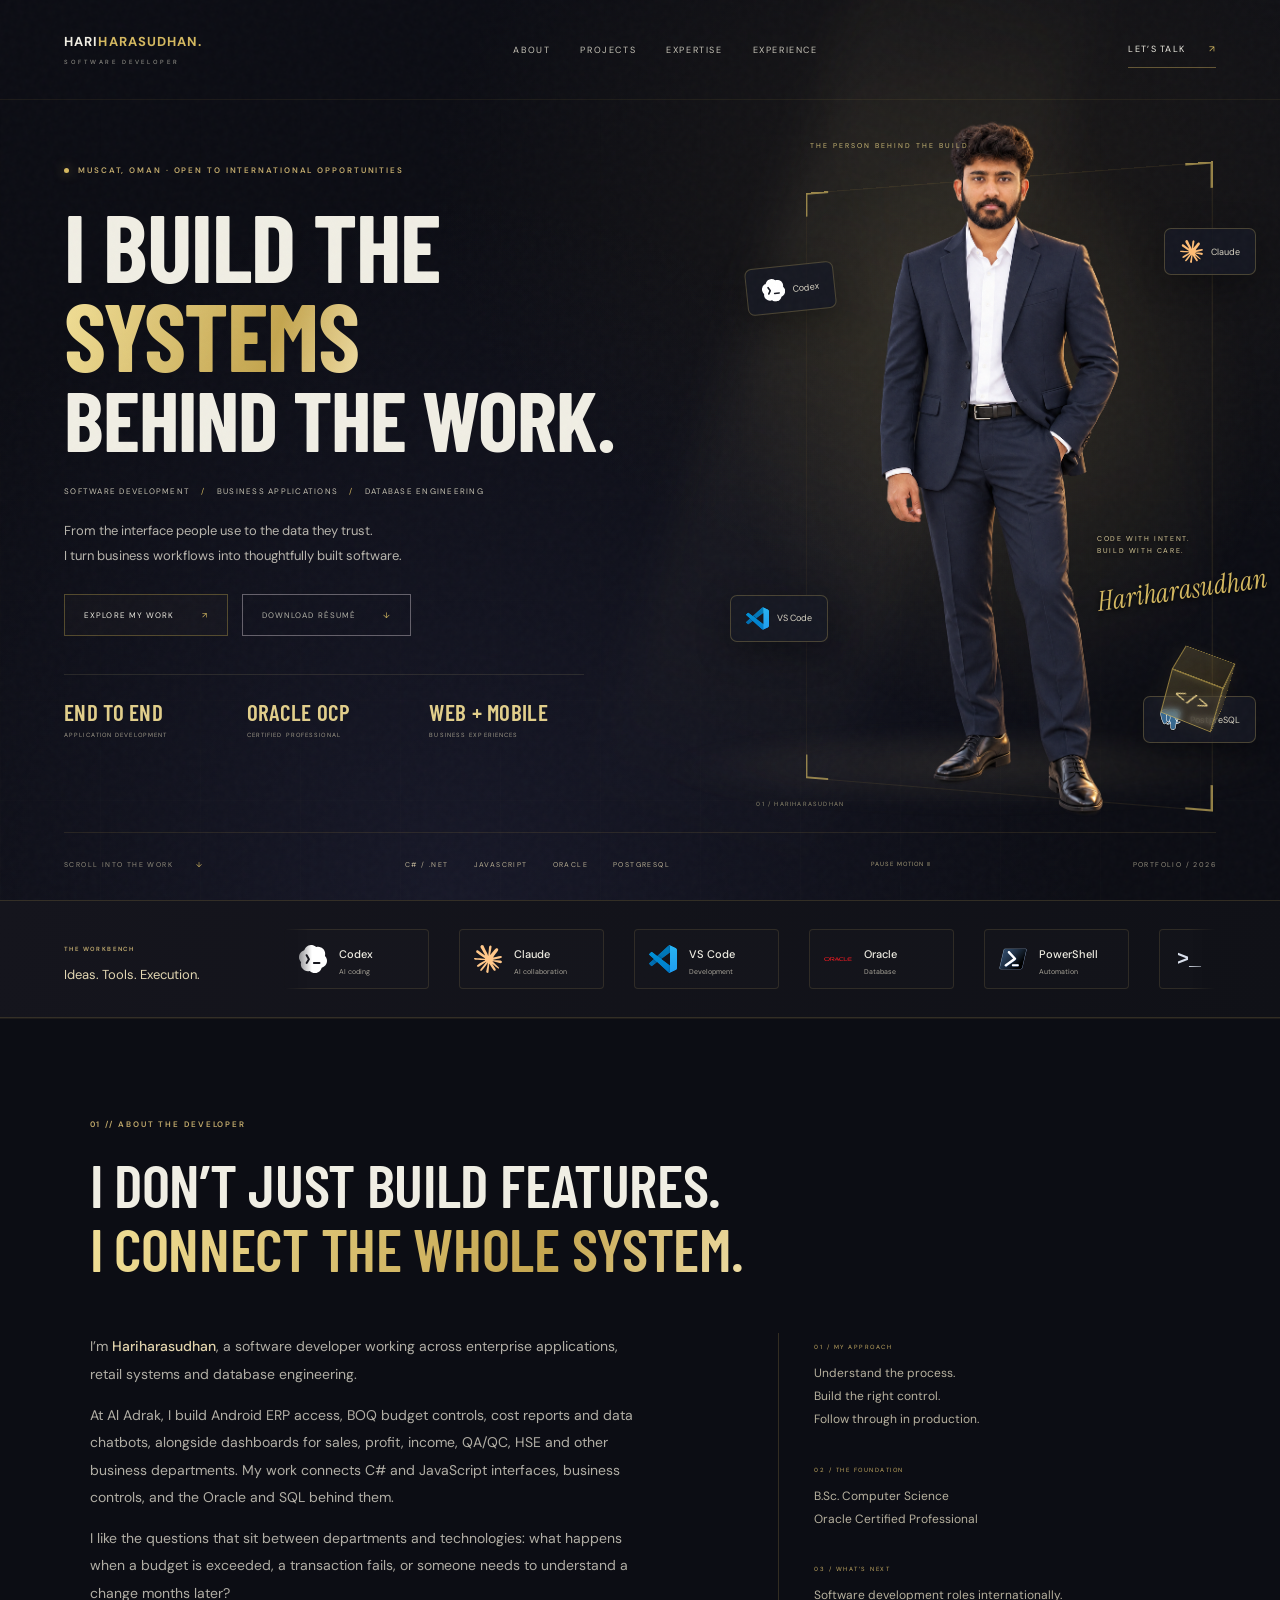
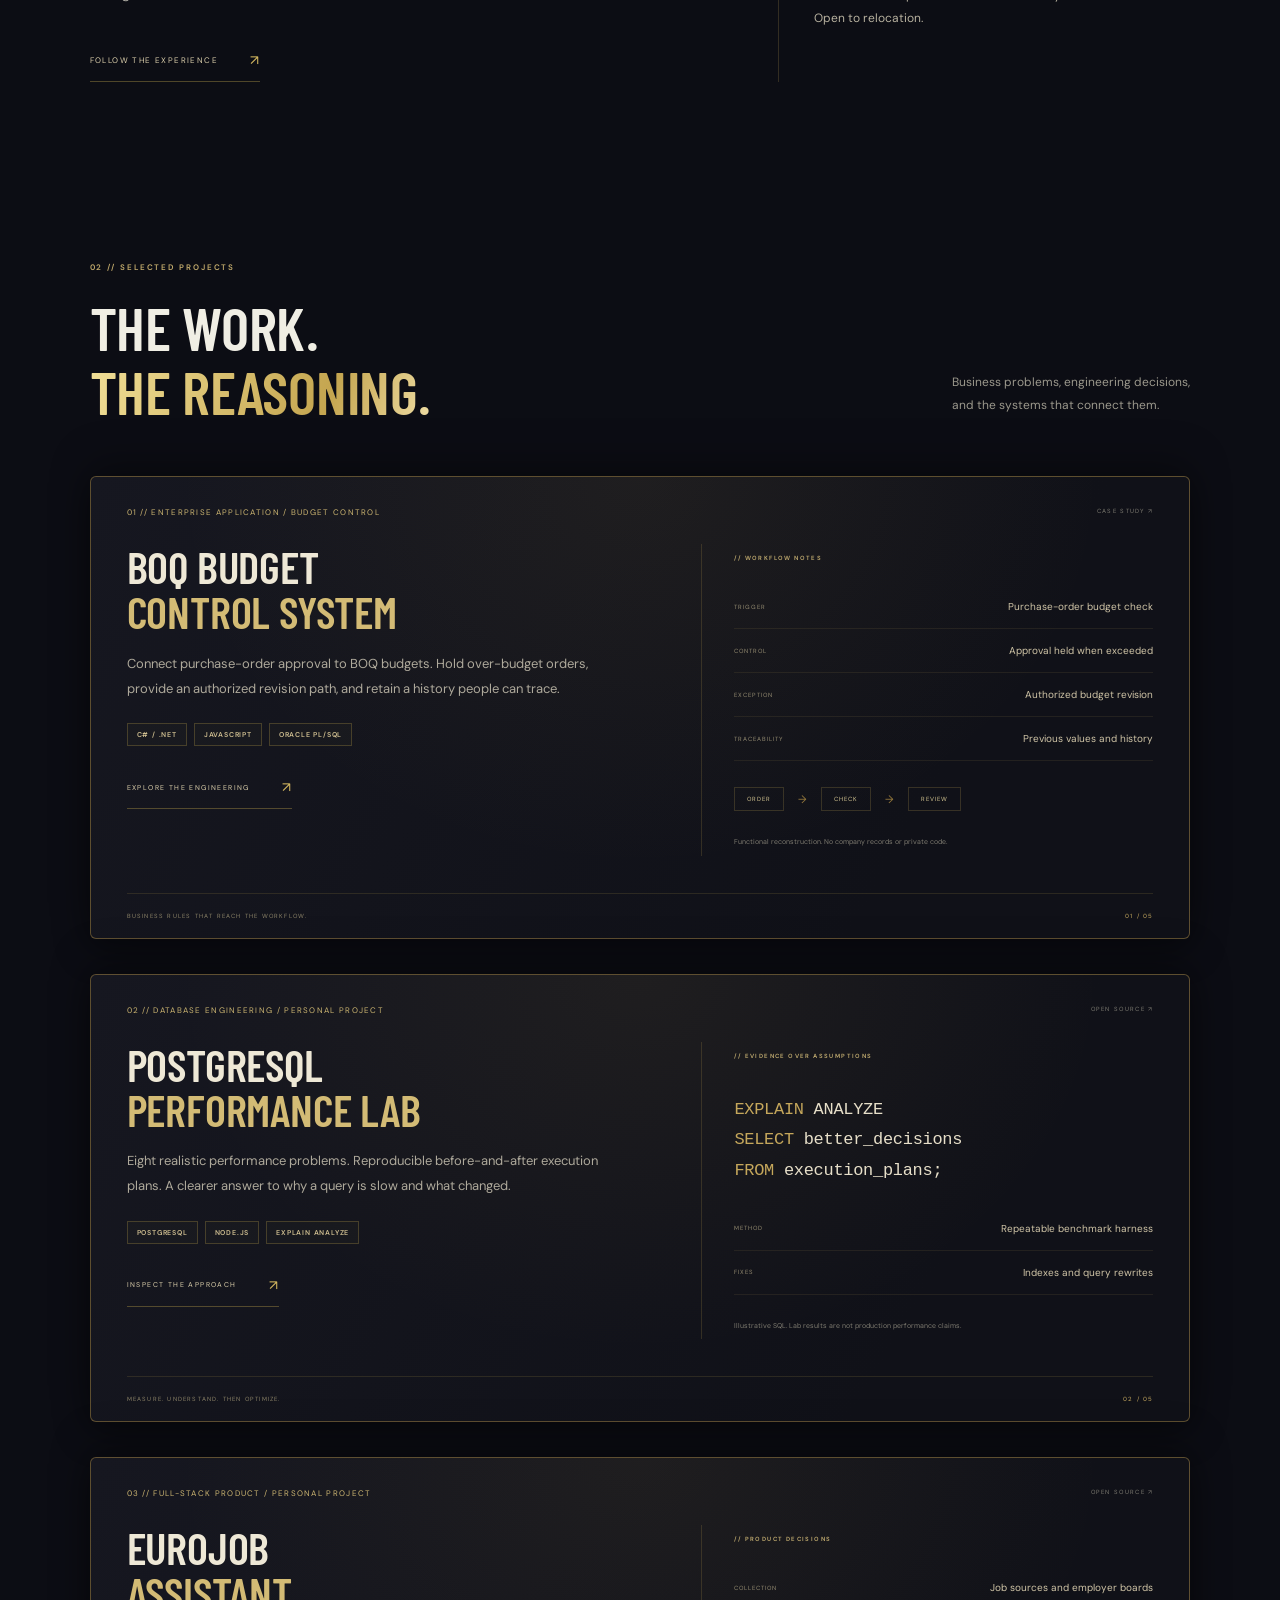
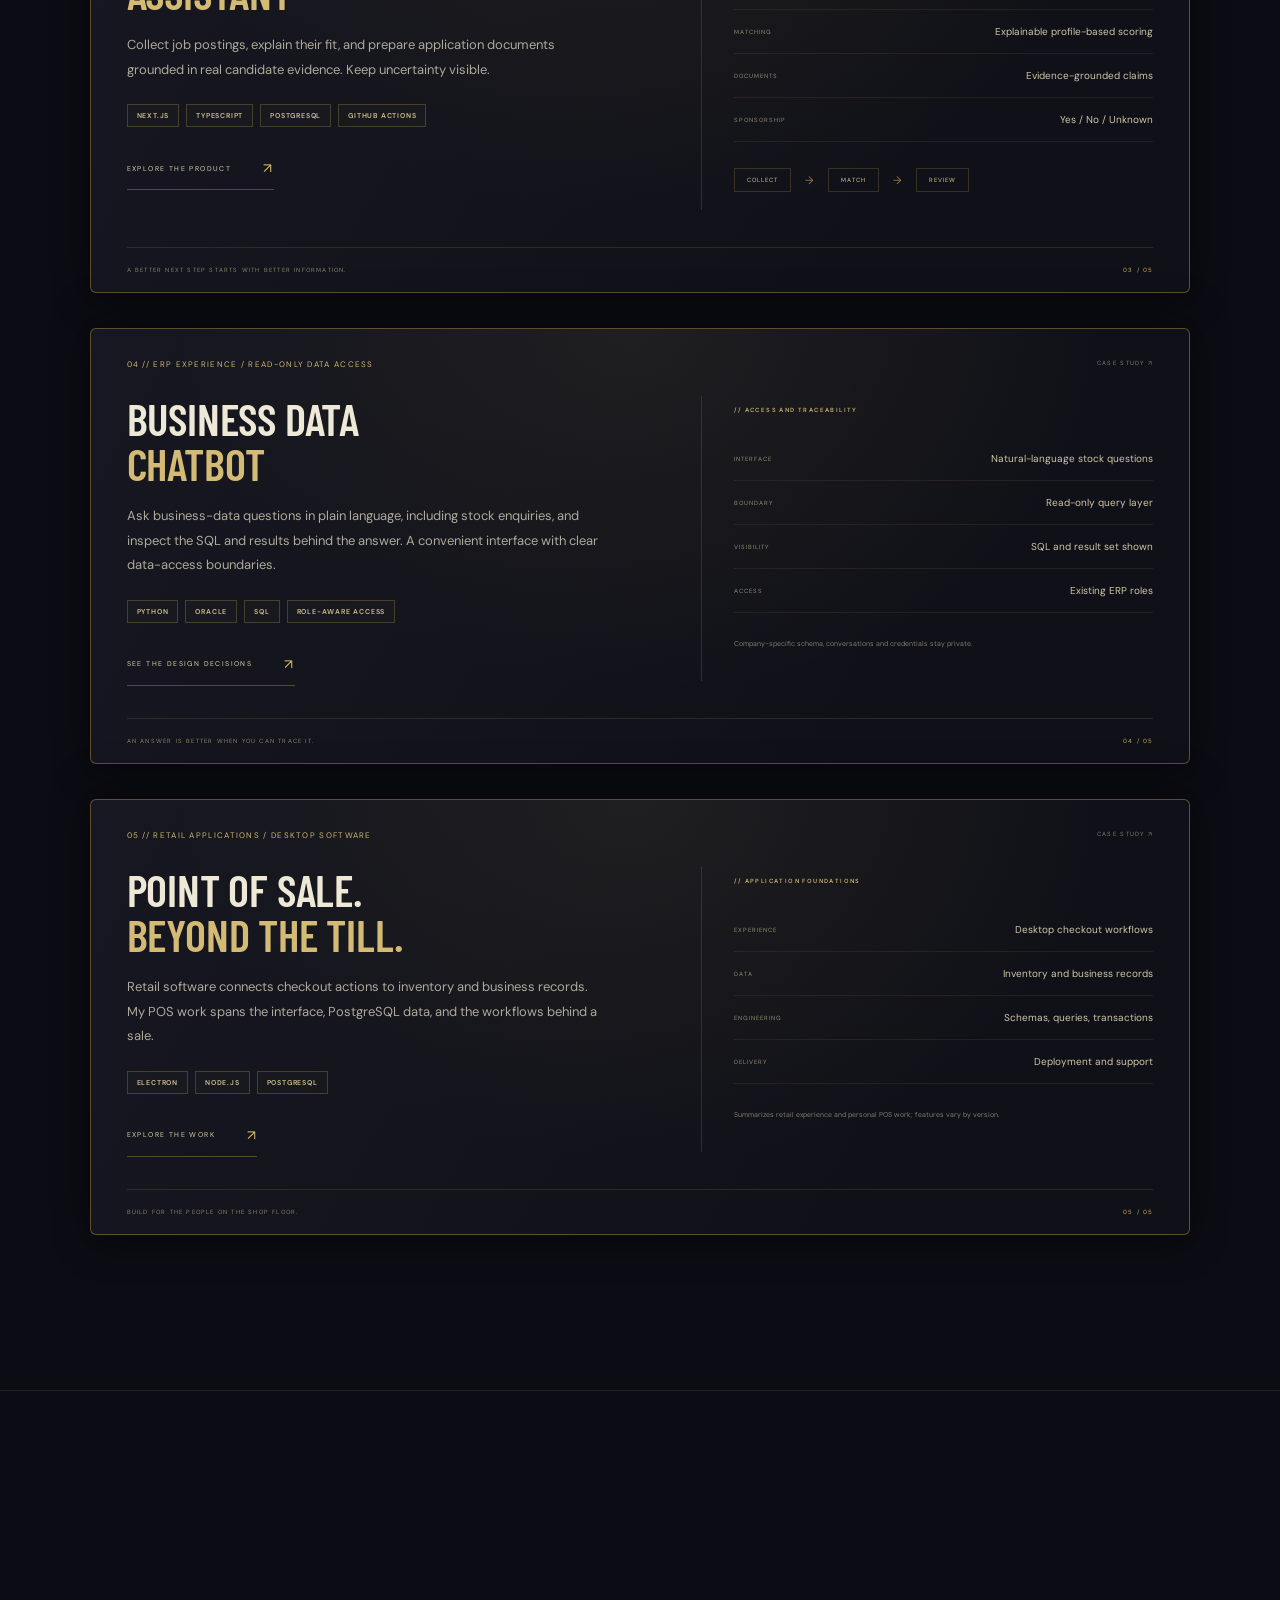
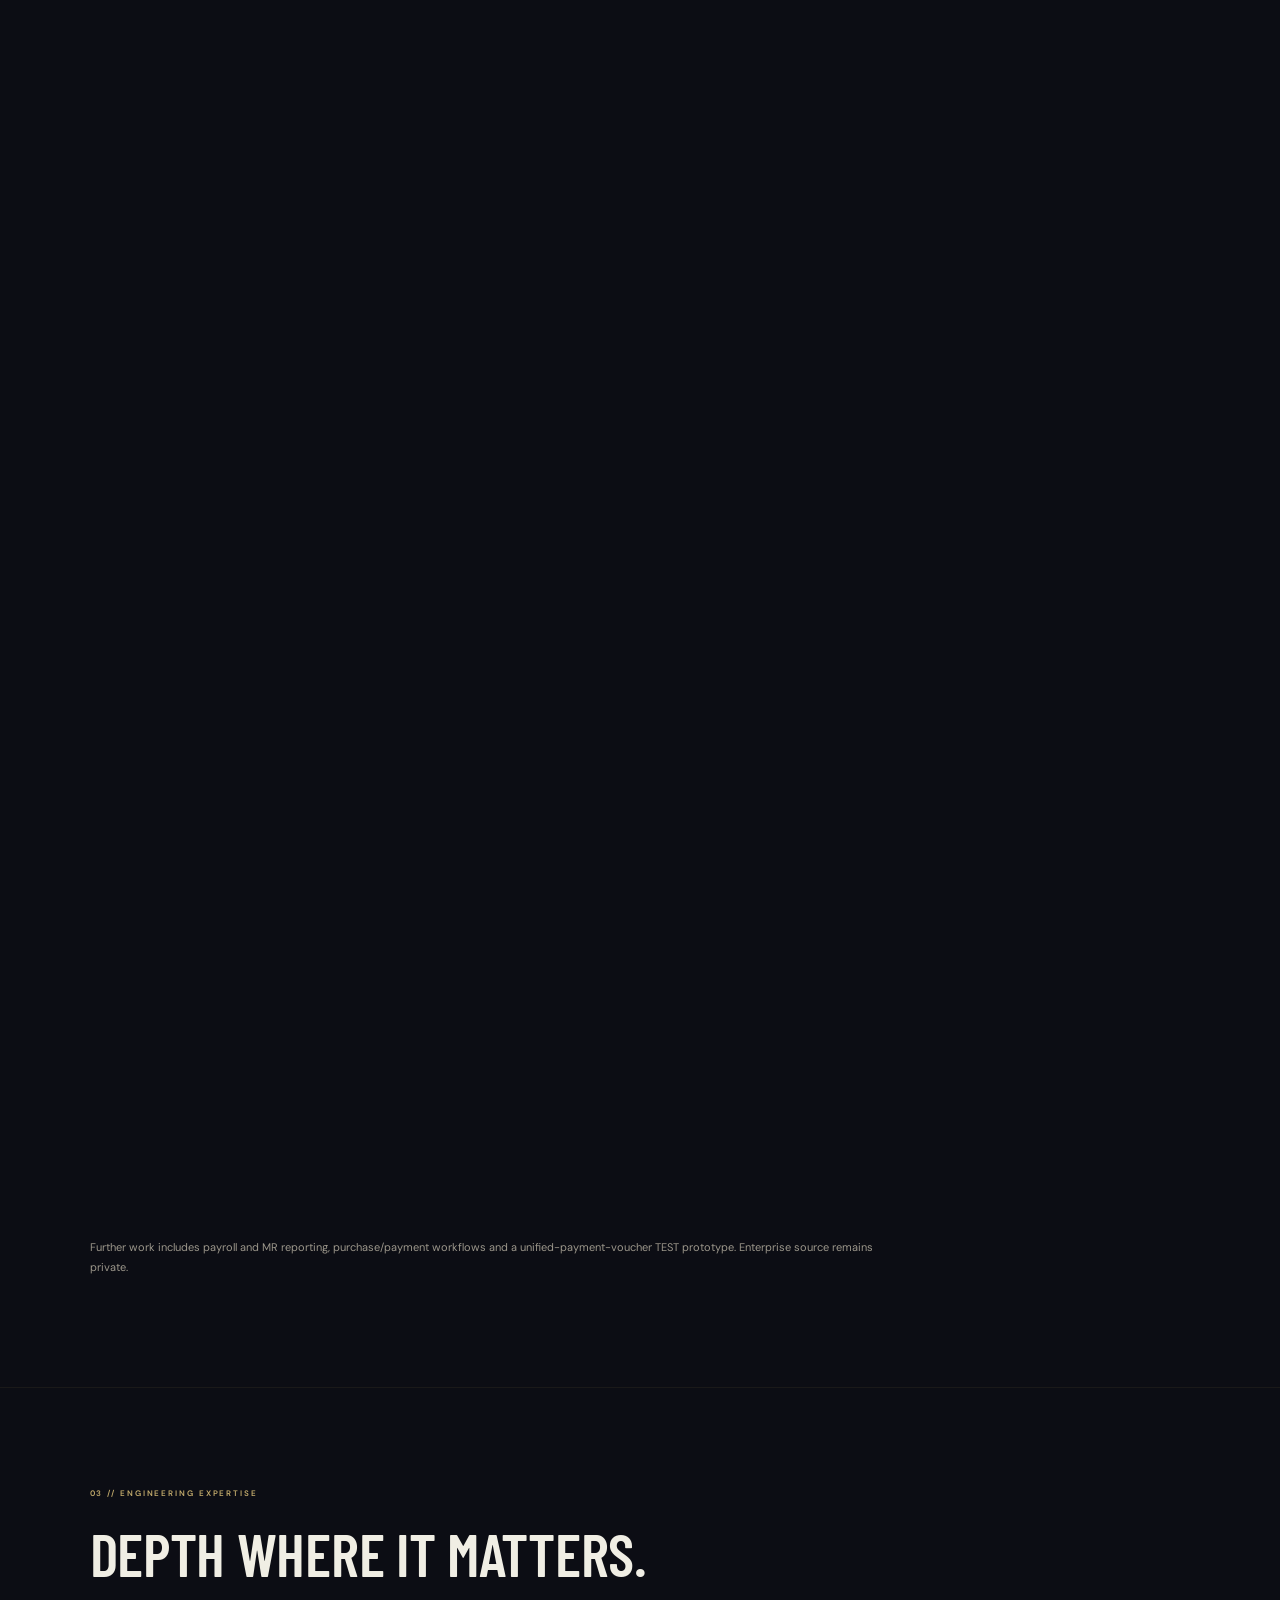
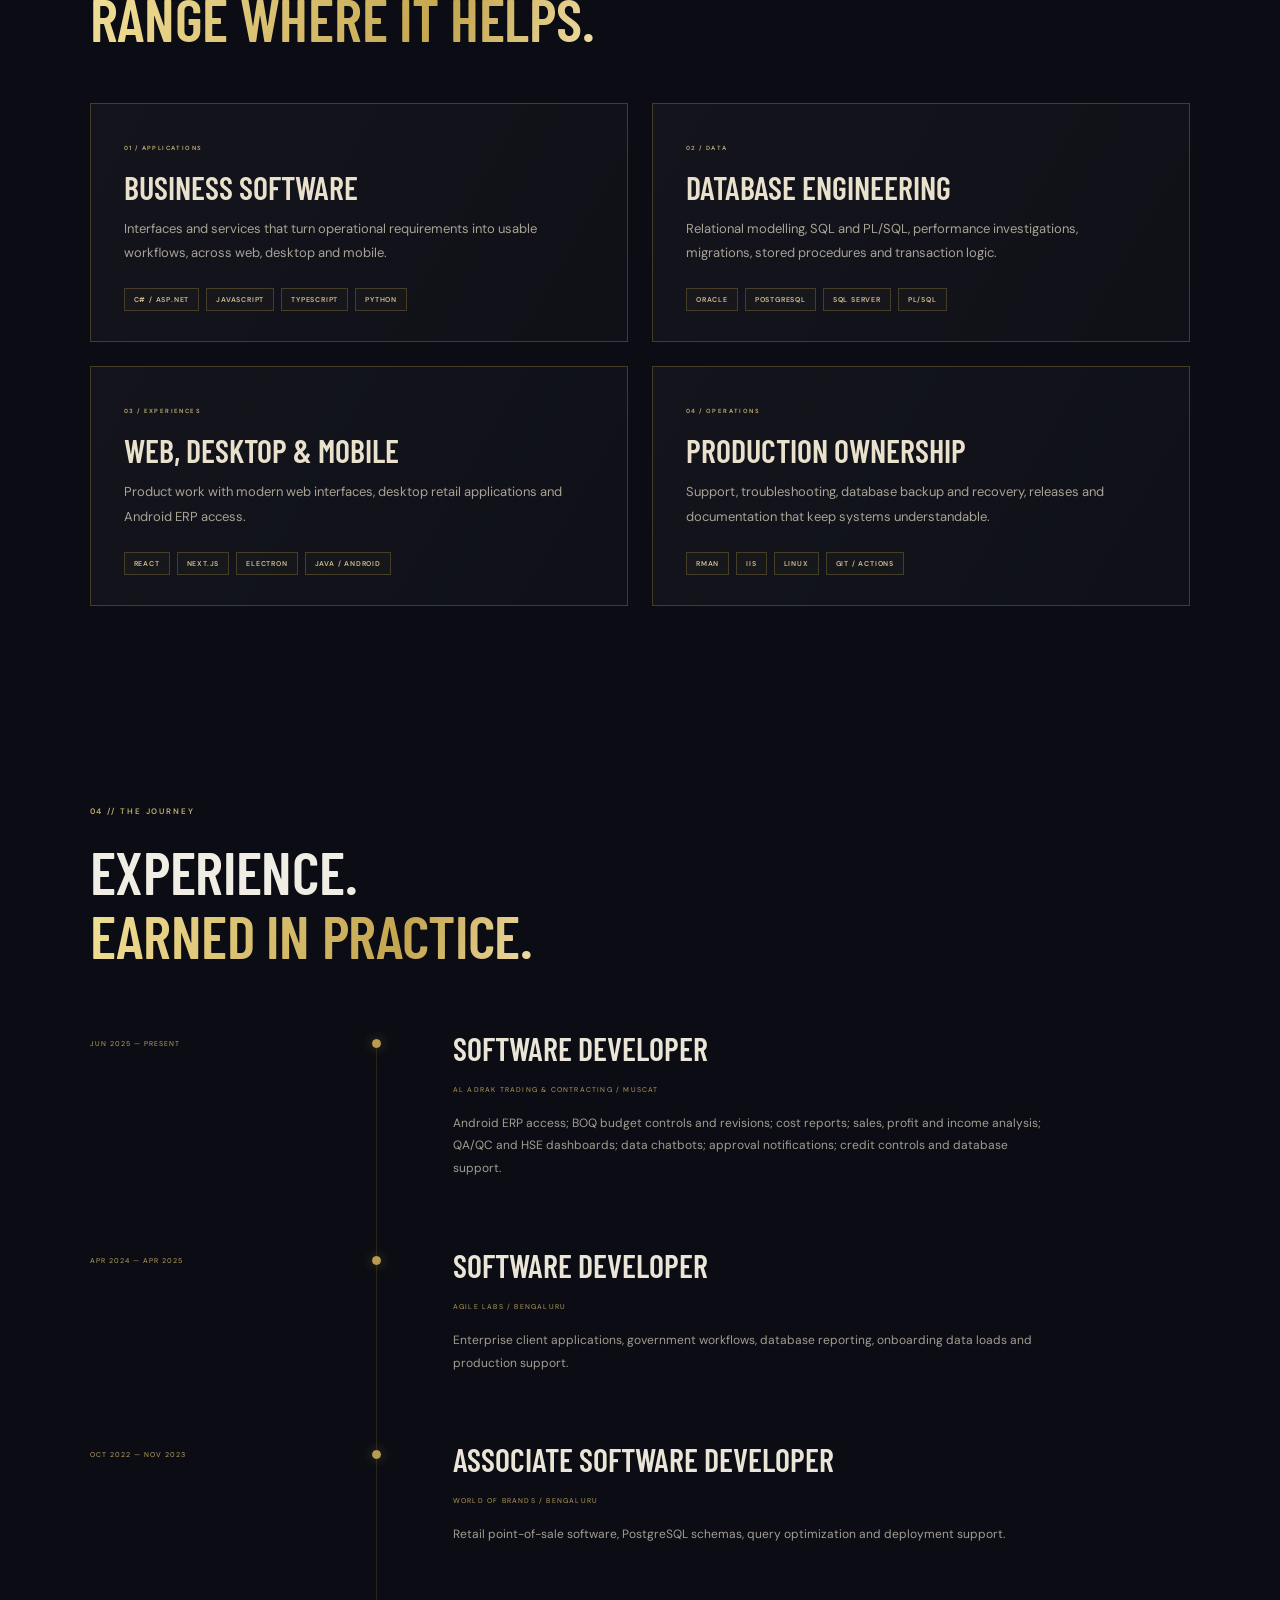
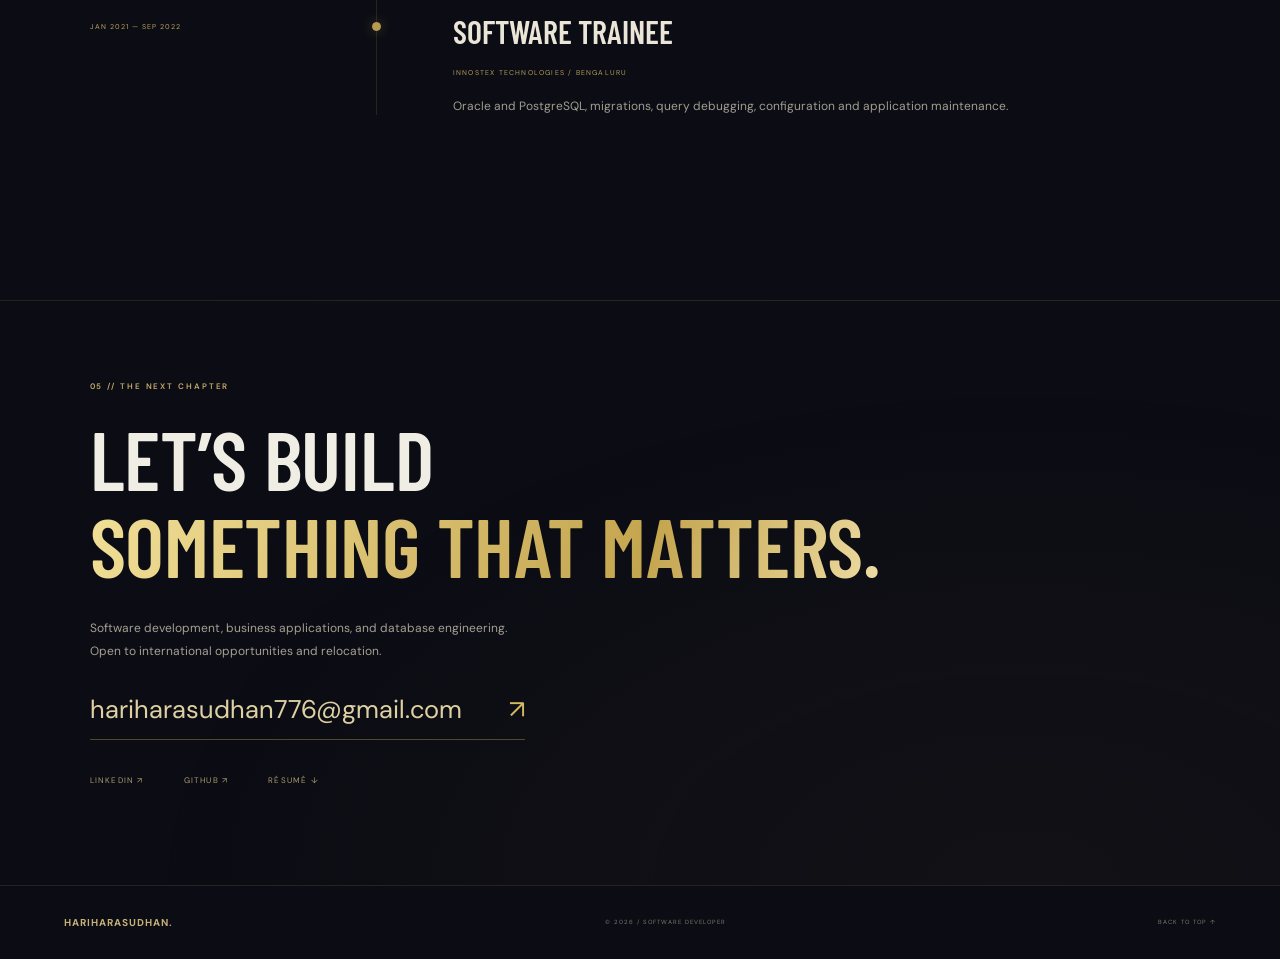
==== commit 1970c440: "Restore photographic portrait while preparing cinematic walking footage" ====
--- a/stage.html
+++ b/stage.html
@@ -1,7 +1,7 @@
 <!doctype html><html lang="en"><head><meta charset="UTF-8"><meta name="viewport" content="width=device-width, initial-scale=1"><meta name="theme-color" content="#0c0d14"><meta name="description" content="Hariharasudhan — software developer building business applications, ERP workflows and database systems. Selected projects, engineering decisions and experience."><meta property="og:title" content="Hariharasudhan — Software Developer"><meta property="og:description" content="From business problems to software that works. Explore the projects and engineering behind the work."><meta property="og:type" content="website"><link rel="canonical" href="https://hariharasudhan776.github.io/"><title>Hariharasudhan — Software Developer</title><link rel="icon" href="icon.svg" type="image/svg+xml"><link rel="stylesheet" href="stage.css?v=studio2"></head><body class="gold-stage"><a class="skip" href="https://hariharasudhan776.github.io/#work">Skip to projects</a><div class="noise" aria-hidden="true"></div><div class="reading-progress" aria-hidden="true"></div>
 <header class="topbar"><a class="identity" href="https://hariharasudhan776.github.io/#home">HARI<span>HARASUDHAN.</span><small>SOFTWARE DEVELOPER</small></a><nav aria-label="Main navigation"><a href="https://hariharasudhan776.github.io/#about">About</a><a href="https://hariharasudhan776.github.io/#work">Projects</a><a href="https://hariharasudhan776.github.io/#skills">Expertise</a><a href="https://hariharasudhan776.github.io/#experience">Experience</a></nav><details class="mobile-menu"><summary>MENU +</summary><nav aria-label="Mobile navigation"><a href="https://hariharasudhan776.github.io/#about">About</a><a href="https://hariharasudhan776.github.io/#work">Projects</a><a href="https://hariharasudhan776.github.io/#skills">Expertise</a><a href="https://hariharasudhan776.github.io/#experience">Experience</a></nav></details><a class="top-contact" href="mailto:hariharasudhan776@gmail.com">LET’S TALK <span>↗</span></a></header>
 <main><section class="opening" id="home"><div class="stage-grid" aria-hidden="true"></div><div class="spotlight one" aria-hidden="true"></div><div class="spotlight two" aria-hidden="true"></div><div class="opening-copy"><p class="overline reveal"><span class="live-dot"></span> MUSCAT, OMAN · OPEN TO INTERNATIONAL OPPORTUNITIES</p><h1 class="hero-title"><span class="title-line">I BUILD THE</span><span class="title-line gold">SYSTEMS</span><span class="title-line">BEHIND THE WORK.</span></h1><p class="hero-role reveal">SOFTWARE DEVELOPMENT <i>/</i> BUSINESS APPLICATIONS <i>/</i> DATABASE ENGINEERING</p><p class="hero-description reveal">From the interface people use to the data they trust.<br>I turn business workflows into thoughtfully built software.</p><div class="opening-actions reveal"><a class="outline-button" href="https://hariharasudhan776.github.io/#work">EXPLORE MY WORK <span>↗</span></a><a class="outline-button subtle" href="https://hariharasudhan776.github.io/Hariharasudhan_Resume.pdf" target="_blank" rel="noopener">DOWNLOAD RÉSUMÉ <span>↓</span></a></div><div class="credentials reveal"><div><strong>END TO END</strong><span>APPLICATION DEVELOPMENT</span></div><div><strong>ORACLE OCP</strong><span>CERTIFIED PROFESSIONAL</span></div><div><strong>WEB + MOBILE</strong><span>BUSINESS EXPERIENCES</span></div></div></div>
-<div class="portrait-stage"><canvas id="developer-scene" role="img" aria-label="Stylized developer in a navy suit walking on a gold-lit stage"></canvas><div class="hero-tools" aria-label="AI and development tools"><span class="hero-tool tool-a"><img src="assets/codex.svg" alt="">Codex</span><span class="hero-tool tool-b"><img src="assets/claude.svg" alt="">Claude</span><span class="hero-tool tool-c"><img src="assets/vscode.svg" alt="">VS Code</span><span class="hero-tool tool-d"><img src="assets/postgresql.svg" alt="">PostgreSQL</span></div><span class="scene-caption">THE BUILDER / IN MOTION</span><div class="portrait-frame" aria-hidden="true"><i></i><i></i><i></i><i></i></div><div class="portrait-halo" aria-hidden="true"></div><div class="portrait-floor" aria-hidden="true"></div><img class="stage-portrait" src="portrait-stage.png" alt="Editorial portrait of Hariharasudhan" width="1024" height="1536" fetchpriority="high"><div class="portrait-tag"><span>CODE WITH INTENT.</span><span>BUILD WITH CARE.</span><em>Hariharasudhan</em></div><div class="floating-code" aria-hidden="true"><div class="cube-face front">&lt;/&gt;</div><div class="cube-face side"></div><div class="cube-face top"></div></div><span class="portrait-coordinate">A STYLIZED 3D PORTRAIT / REAL-TIME</span></div>
+<div class="portrait-stage"><canvas id="developer-scene" role="img" aria-label="Stylized developer in a navy suit walking on a gold-lit stage"></canvas><div class="hero-tools" aria-label="AI and development tools"><span class="hero-tool tool-a"><img src="assets/codex.svg" alt="">Codex</span><span class="hero-tool tool-b"><img src="assets/claude.svg" alt="">Claude</span><span class="hero-tool tool-c"><img src="assets/vscode.svg" alt="">VS Code</span><span class="hero-tool tool-d"><img src="assets/postgresql.svg" alt="">PostgreSQL</span></div><span class="scene-caption">THE PERSON BEHIND THE BUILD</span><div class="portrait-frame" aria-hidden="true"><i></i><i></i><i></i><i></i></div><div class="portrait-halo" aria-hidden="true"></div><div class="portrait-floor" aria-hidden="true"></div><img class="stage-portrait" src="portrait-stage.png" alt="Editorial portrait of Hariharasudhan" width="1024" height="1536" fetchpriority="high"><div class="portrait-tag"><span>CODE WITH INTENT.</span><span>BUILD WITH CARE.</span><em>Hariharasudhan</em></div><div class="floating-code" aria-hidden="true"><div class="cube-face front">&lt;/&gt;</div><div class="cube-face side"></div><div class="cube-face top"></div></div><span class="portrait-coordinate">01 / HARIHARASUDHAN</span></div>
 <div class="opening-bottom"><span>SCROLL INTO THE WORK <b>↓</b></span><div><span>C# / .NET</span><span>JAVASCRIPT</span><span>ORACLE</span><span>POSTGRESQL</span></div><button id="motion-toggle" class="motion-button" aria-pressed="false" type="button">PAUSE MOTION Ⅱ</button><span>PORTFOLIO / 2026</span></div></section>
 <section class="tool-studio" aria-label="Tools I work with"><div class="tool-studio-intro"><span class="small-label">THE WORKBENCH</span><p>Ideas. Tools. Execution.</p></div><div class="tool-window"><div class="tool-track"><div class="tool-token"><img src="assets/codex.svg" alt="" width="30" height="30"><div><strong>Codex</strong><small>AI coding</small></div></div><div class="tool-token"><img src="assets/claude.svg" alt="" width="30" height="30"><div><strong>Claude</strong><small>AI collaboration</small></div></div><div class="tool-token"><img src="assets/vscode.svg" alt="" width="30" height="30"><div><strong>VS Code</strong><small>Development</small></div></div><div class="tool-token"><img src="assets/oracle.svg" alt="" width="30" height="30"><div><strong>Oracle</strong><small>Database</small></div></div><div class="tool-token"><img src="assets/powershell.svg" alt="" width="30" height="30"><div><strong>PowerShell</strong><small>Automation</small></div></div><div class="tool-token"><span class="tool-glyph cmd" aria-hidden="true">&gt;_</span><div><strong>CMD</strong><small>Terminal</small></div></div><div class="tool-token"><span class="tool-glyph toad" aria-hidden="true">DB</span><div><strong>Toad</strong><small>Database tools</small></div></div><div class="tool-token"><img src="assets/postgresql.svg" alt="" width="30" height="30"><div><strong>pgAdmin</strong><small>PostgreSQL tools</small></div></div><div class="tool-clone" aria-hidden="true"><div class="tool-token"><img src="assets/codex.svg" alt="" width="30" height="30"><div><strong>Codex</strong><small>AI coding</small></div></div><div class="tool-token"><img src="assets/claude.svg" alt="" width="30" height="30"><div><strong>Claude</strong><small>AI collaboration</small></div></div><div class="tool-token"><img src="assets/vscode.svg" alt="" width="30" height="30"><div><strong>VS Code</strong><small>Development</small></div></div><div class="tool-token"><img src="assets/oracle.svg" alt="" width="30" height="30"><div><strong>Oracle</strong><small>Database</small></div></div><div class="tool-token"><img src="assets/powershell.svg" alt="" width="30" height="30"><div><strong>PowerShell</strong><small>Automation</small></div></div><div class="tool-token"><span class="tool-glyph cmd" aria-hidden="true">&gt;_</span><div><strong>CMD</strong><small>Terminal</small></div></div><div class="tool-token"><span class="tool-glyph toad" aria-hidden="true">DB</span><div><strong>Toad</strong><small>Database tools</small></div></div><div class="tool-token"><img src="assets/postgresql.svg" alt="" width="30" height="30"><div><strong>pgAdmin</strong><small>PostgreSQL tools</small></div></div></div></div></div></section><section class="about-panel shell" id="about"><div class="section-intro reveal"><p class="overline">01 // ABOUT THE DEVELOPER</p><h2>I DON’T JUST BUILD FEATURES.<br><span class="gold">I CONNECT THE WHOLE SYSTEM.</span></h2></div><div class="about-grid"><div class="about-story reveal"><p>I’m <strong>Hariharasudhan</strong>, a software developer working across enterprise applications, retail systems and database engineering.</p><p>At Al Adrak, I build Android ERP access, BOQ budget controls, cost reports and data chatbots, alongside dashboards for sales, profit, income, QA/QC, HSE and other business departments. My work connects C# and JavaScript interfaces, business controls, and the Oracle and SQL behind them.</p><p>I like the questions that sit between departments and technologies: what happens when a budget is exceeded, a transaction fails, or someone needs to understand a change months later?</p><a class="inline-link" href="https://hariharasudhan776.github.io/#experience">FOLLOW THE EXPERIENCE <span>↗</span></a></div><aside class="about-notes reveal"><div><span>01 / MY APPROACH</span><p>Understand the process.<br>Build the right control.<br>Follow through in production.</p></div><div><span>02 / THE FOUNDATION</span><p>B.Sc. Computer Science<br>Oracle Certified Professional</p></div><div><span>03 / WHAT’S NEXT</span><p>Software development roles internationally.<br>Open to relocation.</p></div></aside></div></section>
 <section class="work-panel shell" id="work"><div class="section-intro reveal"><p class="overline">02 // SELECTED PROJECTS</p><div class="heading-row"><h2>THE WORK.<br><span class="gold">THE REASONING.</span></h2><p>Business problems, engineering decisions,<br>and the systems that connect them.</p></div></div><div class="stacked-projects">
@@ -16,4 +16,4 @@
 <section class="project-library shell" id="more-work"><div class="section-intro reveal"><p class="overline">MORE OF THE WORK // ENTERPRISE APPLICATIONS</p><h2>FROM THE FIELD.<br><span class="gold">TO THE DECISION.</span></h2><p class="library-intro">Mobile access, financial insight and departmental workflows — built across the same business ecosystem.</p></div><div class="library-grid"><article class="library-card reveal"><span class="small-label">MOBILE / ENTERPRISE</span><h3>ANDROID ERP ACCESS</h3><p>An Android entry point into ERP workflows, connecting a Java WebView application, responsive business screens and device activation.</p><div class="tech-tags"><span>Java / Android</span><span>C# / ASP.NET</span><span>HTML / CSS / JS</span></div><button class="inline-link" data-open="android">OPEN PROJECT NOTES <span>↗</span></button></article><article class="library-card reveal"><span class="small-label">DATA / COST & MANAGEMENT REPORTING</span><h3>COST & BUSINESS INTELLIGENCE</h3><p>Cost reports and dashboards that help teams examine sales, profit, income and the operational data behind financial decisions.</p><div class="tech-tags"><span>SQL / PL/SQL</span><span>ASP.NET</span><span>JavaScript</span><span>Power BI</span></div><button class="inline-link" data-open="reports">OPEN PROJECT NOTES <span>↗</span></button></article><article class="library-card reveal"><span class="small-label">OPERATIONS / DEPARTMENT DASHBOARDS</span><h3>ONE BUSINESS. MANY LENSES.</h3><p>Reporting experiences for QA/QC, HSE, finance, purchase, HR, QS and other departments, built around the questions each team needs answered.</p><div class="tech-tags"><span>C# / ASP.NET</span><span>Oracle</span><span>JavaScript</span></div><button class="inline-link" data-open="departments">OPEN PROJECT NOTES <span>↗</span></button></article><article class="library-card reveal"><span class="small-label">WORKFLOW / APPROVAL NOTIFICATIONS</span><h3>APPROVALS THAT REACH PEOPLE.</h3><p>Material requisition notifications with request details, item information and approval context, linked back to the ERP.</p><div class="tech-tags"><span>C# / .NET</span><span>Python</span><span>HTML email</span></div><button class="inline-link" data-open="notifications">OPEN PROJECT NOTES <span>↗</span></button></article><article class="library-card reveal"><span class="small-label">BUSINESS RULES / CUSTOMER CREDIT</span><h3>CREDIT CONTROLS IN THE FLOW.</h3><p>Customer credit checks connected to orders, deliveries and invoices, with an authorized path for exceptions.</p><div class="tech-tags"><span>Oracle PL/SQL</span><span>ERP workflows</span></div><button class="inline-link" data-open="credit">OPEN PROJECT NOTES <span>↗</span></button></article><article class="library-card reveal"><span class="small-label">ENTERPRISE / PREVIOUS EXPERIENCE</span><h3>GOVERNMENT WORKFLOW SYSTEMS</h3><p>Project monitoring, budget-announcement tracking and related administrative modules developed during enterprise client work.</p><div class="tech-tags"><span>Enterprise applications</span><span>SQL</span><span>Reporting</span></div><button class="inline-link" data-open="government">OPEN PROJECT NOTES <span>↗</span></button></article></div><p class="library-footnote">Further work includes payroll and MR reporting, purchase/payment workflows and a unified-payment-voucher TEST prototype. Enterprise source remains private.</p></section><section class="skills-panel shell" id="skills"><div class="section-intro reveal"><p class="overline">03 // ENGINEERING EXPERTISE</p><h2>DEPTH WHERE IT MATTERS.<br><span class="gold">RANGE WHERE IT HELPS.</span></h2></div><div class="expertise-grid"><article class="expertise-card reveal"><span class="small-label">01 / APPLICATIONS</span><h3>BUSINESS SOFTWARE</h3><p>Interfaces and services that turn operational requirements into usable workflows, across web, desktop and mobile.</p><div class="tech-tags"><span>C# / ASP.NET</span><span>JAVASCRIPT</span><span>TYPESCRIPT</span><span>PYTHON</span></div></article><article class="expertise-card reveal"><span class="small-label">02 / DATA</span><h3>DATABASE ENGINEERING</h3><p>Relational modelling, SQL and PL/SQL, performance investigations, migrations, stored procedures and transaction logic.</p><div class="tech-tags"><span>ORACLE</span><span>POSTGRESQL</span><span>SQL SERVER</span><span>PL/SQL</span></div></article><article class="expertise-card reveal"><span class="small-label">03 / EXPERIENCES</span><h3>WEB, DESKTOP & MOBILE</h3><p>Product work with modern web interfaces, desktop retail applications and Android ERP access.</p><div class="tech-tags"><span>REACT</span><span>NEXT.JS</span><span>ELECTRON</span><span>JAVA / ANDROID</span></div></article><article class="expertise-card reveal"><span class="small-label">04 / OPERATIONS</span><h3>PRODUCTION OWNERSHIP</h3><p>Support, troubleshooting, database backup and recovery, releases and documentation that keep systems understandable.</p><div class="tech-tags"><span>RMAN</span><span>IIS</span><span>LINUX</span><span>GIT / ACTIONS</span></div></article></div></section>
 <section class="experience-panel shell" id="experience"><div class="section-intro reveal"><p class="overline">04 // THE JOURNEY</p><h2>EXPERIENCE.<br><span class="gold">EARNED IN PRACTICE.</span></h2></div><div class="career-line"><article class="career-row reveal"><p>JUN 2025 — PRESENT</p><span class="career-node"></span><div><h3>SOFTWARE DEVELOPER</h3><span>AL ADRAK TRADING & CONTRACTING / MUSCAT</span><p>Android ERP access; BOQ budget controls and revisions; cost reports; sales, profit and income analysis; QA/QC and HSE dashboards; data chatbots; approval notifications; credit controls and database support.</p></div></article><article class="career-row reveal"><p>APR 2024 — APR 2025</p><span class="career-node"></span><div><h3>SOFTWARE DEVELOPER</h3><span>AGILE LABS / BENGALURU</span><p>Enterprise client applications, government workflows, database reporting, onboarding data loads and production support.</p></div></article><article class="career-row reveal"><p>OCT 2022 — NOV 2023</p><span class="career-node"></span><div><h3>ASSOCIATE SOFTWARE DEVELOPER</h3><span>WORLD OF BRANDS / BENGALURU</span><p>Retail point-of-sale software, PostgreSQL schemas, query optimization and deployment support.</p></div></article><article class="career-row reveal"><p>JAN 2021 — SEP 2022</p><span class="career-node"></span><div><h3>SOFTWARE TRAINEE</h3><span>INNOSTEX TECHNOLOGIES / BENGALURU</span><p>Oracle and PostgreSQL, migrations, query debugging, configuration and application maintenance.</p></div></article></div></section>
 <section class="contact-panel shell" id="contact"><p class="overline reveal">05 // THE NEXT CHAPTER</p><h2 class="reveal">LET’S BUILD<br><span class="gold">SOMETHING THAT MATTERS.</span></h2><p class="contact-description reveal">Software development, business applications, and database engineering.<br>Open to international opportunities and relocation.</p><a class="contact-email reveal" href="mailto:hariharasudhan776@gmail.com">hariharasudhan776@gmail.com <span>↗</span></a><div class="contact-links reveal"><a href="https://www.linkedin.com/in/hari-hara-sudhan-115341188" target="_blank" rel="noopener">LINKEDIN ↗</a><a href="https://github.com/Hariharasudhan776" target="_blank" rel="noopener">GITHUB ↗</a><a href="https://hariharasudhan776.github.io/Hariharasudhan_Resume.pdf" target="_blank" rel="noopener">RÉSUMÉ ↓</a></div></section></main>
-<footer><a class="identity" href="https://hariharasudhan776.github.io/#home">HARIHARASUDHAN.</a><span>© <span id="year">2026</span> / SOFTWARE DEVELOPER</span><a href="https://hariharasudhan776.github.io/#home">BACK TO TOP ↑</a></footer><dialog id="case-dialog" aria-labelledby="case-title"><button class="dialog-close" aria-label="Close case study" autofocus>CLOSE ×</button><div id="case-content"></div></dialog><script src="stage.js?v=studio2" defer></script><script type="module" src="walking-scene.js?v=studio2"></script></body></html>
+<footer><a class="identity" href="https://hariharasudhan776.github.io/#home">HARIHARASUDHAN.</a><span>© <span id="year">2026</span> / SOFTWARE DEVELOPER</span><a href="https://hariharasudhan776.github.io/#home">BACK TO TOP ↑</a></footer><dialog id="case-dialog" aria-labelledby="case-title"><button class="dialog-close" aria-label="Close case study" autofocus>CLOSE ×</button><div id="case-content"></div></dialog><script src="stage.js?v=studio2" defer></script></body></html>
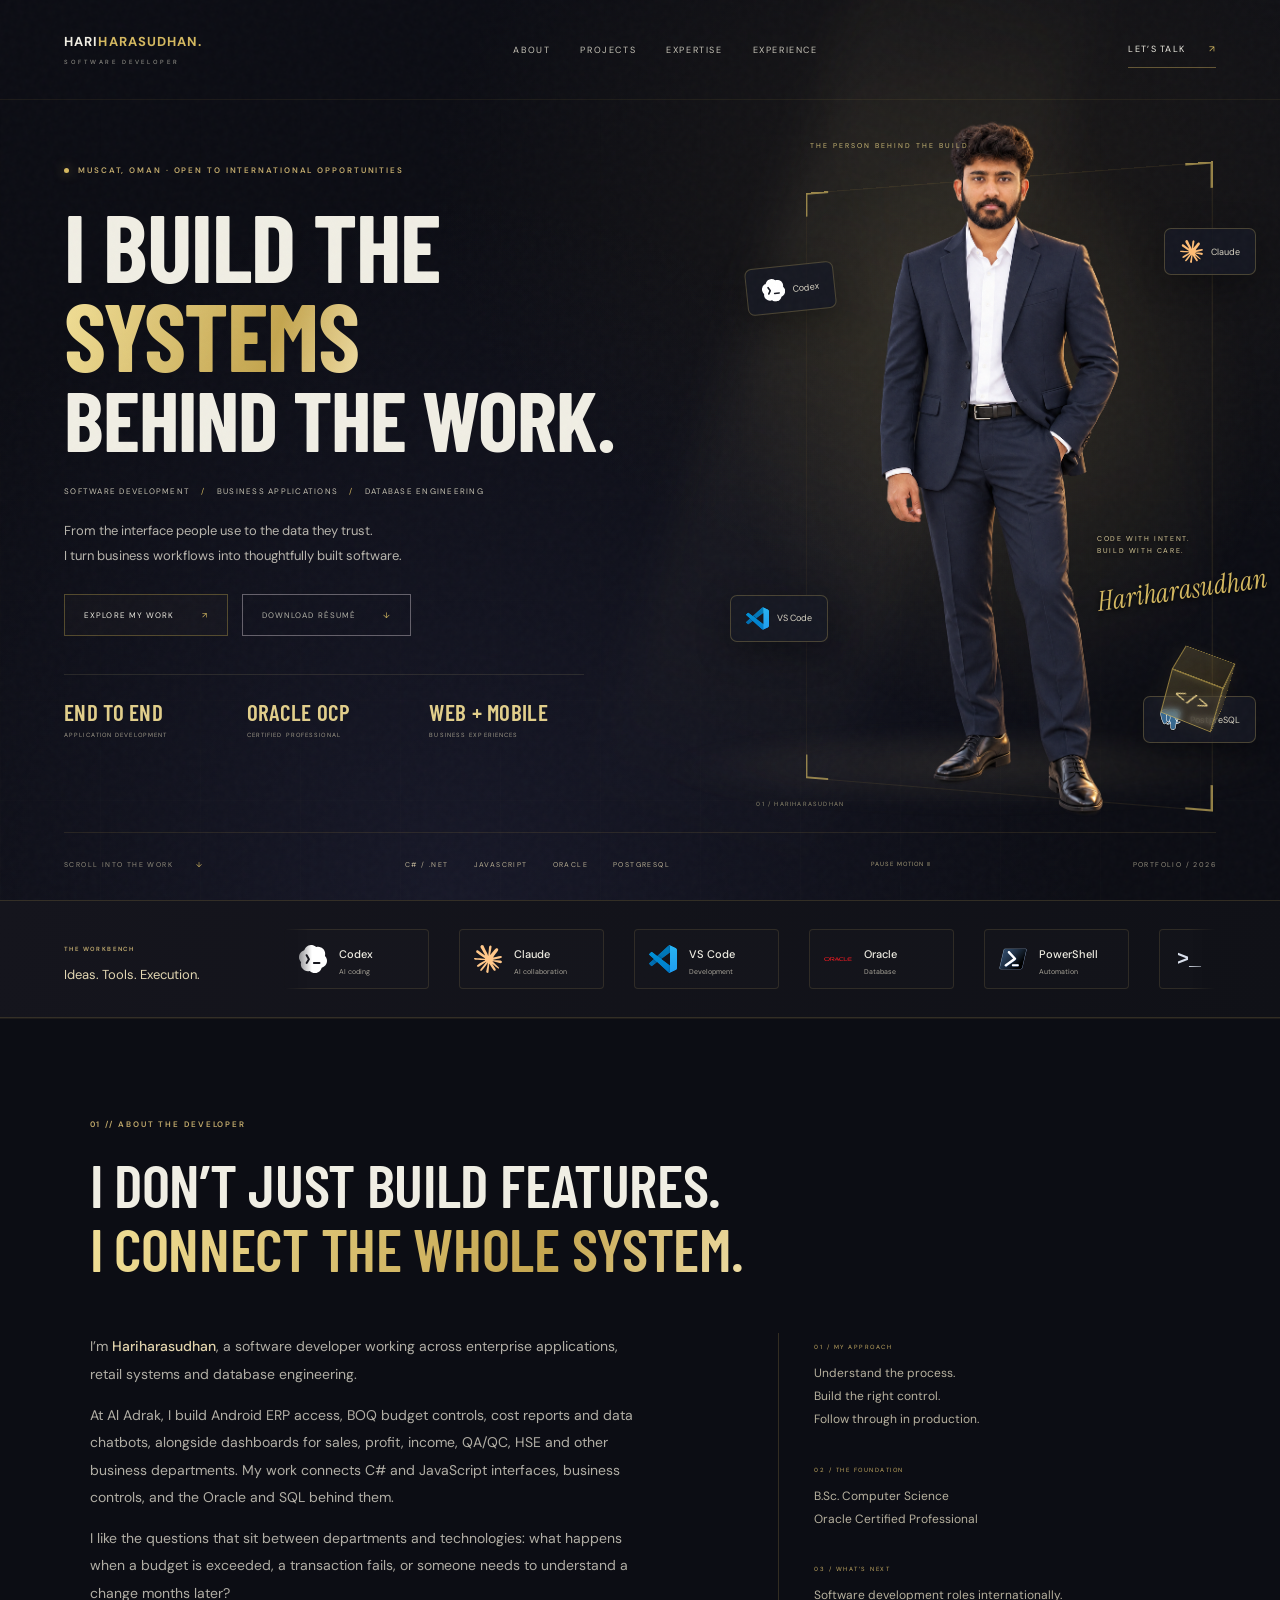
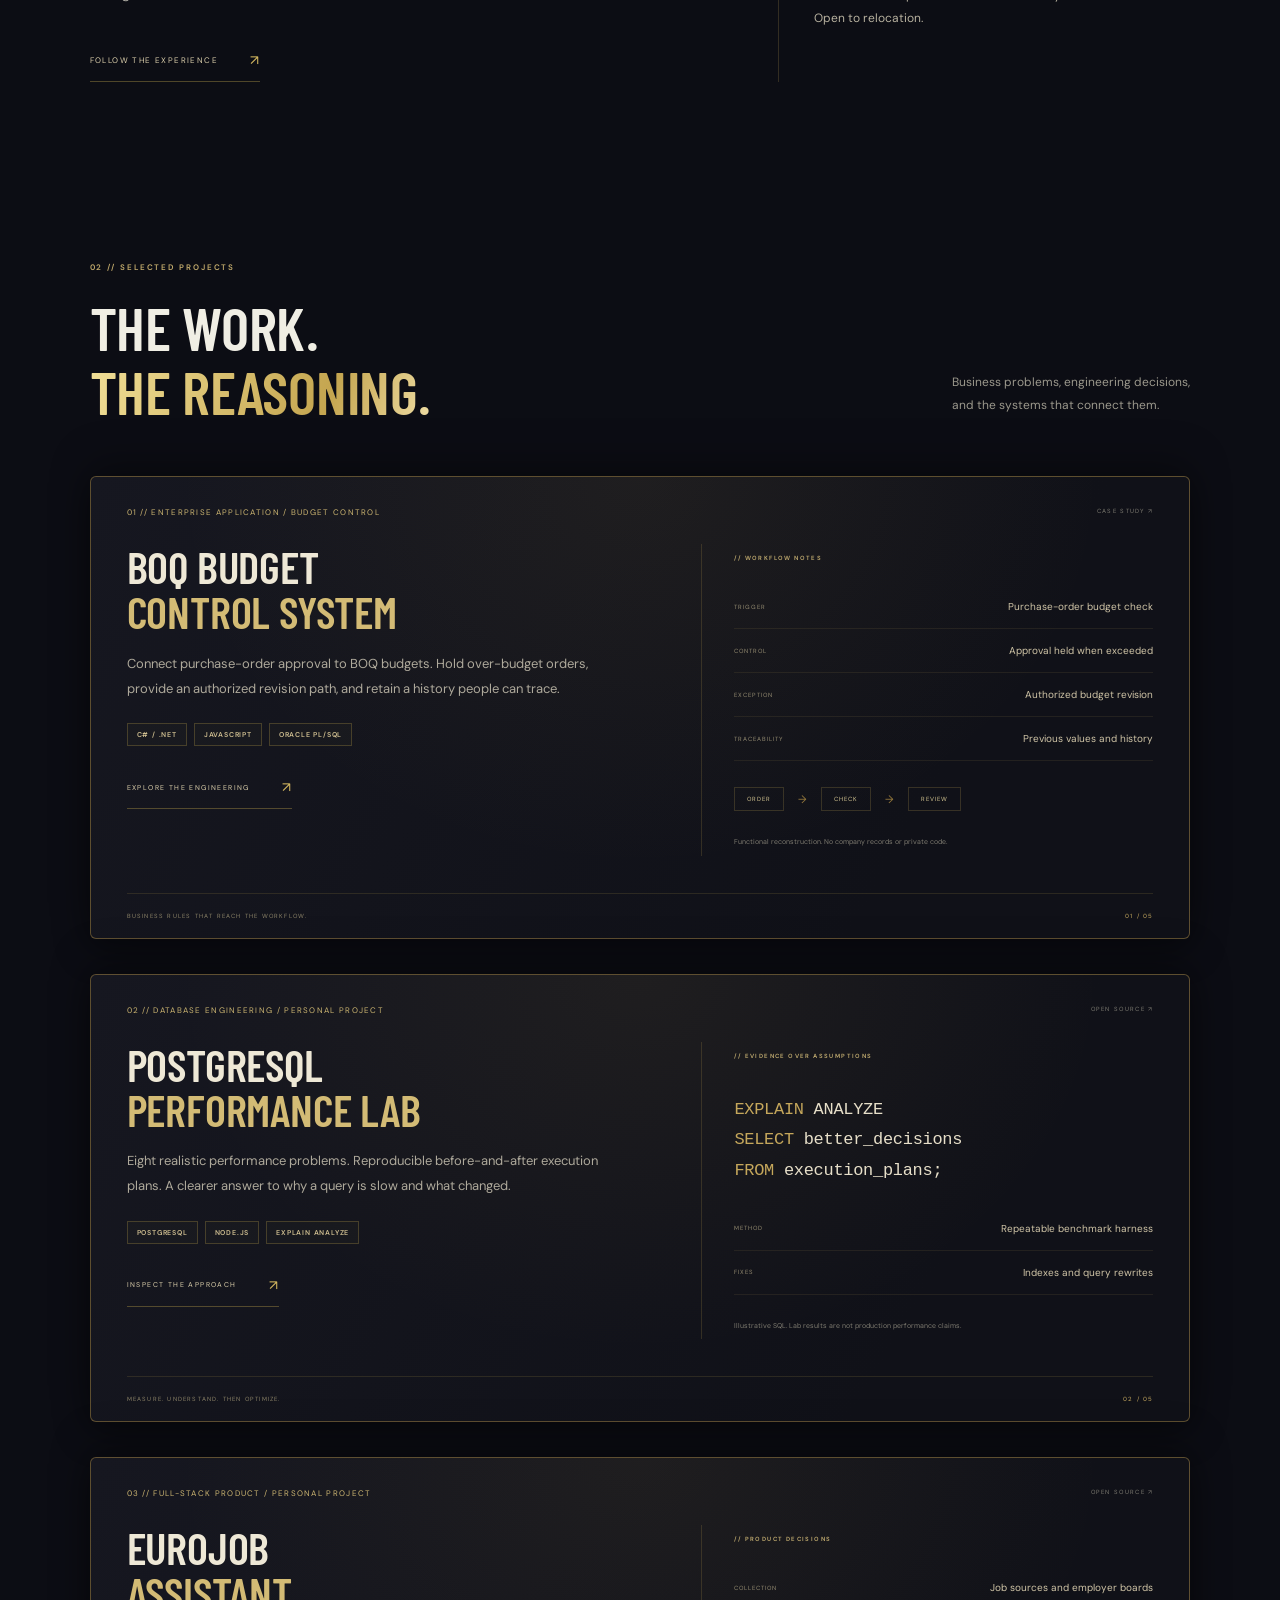
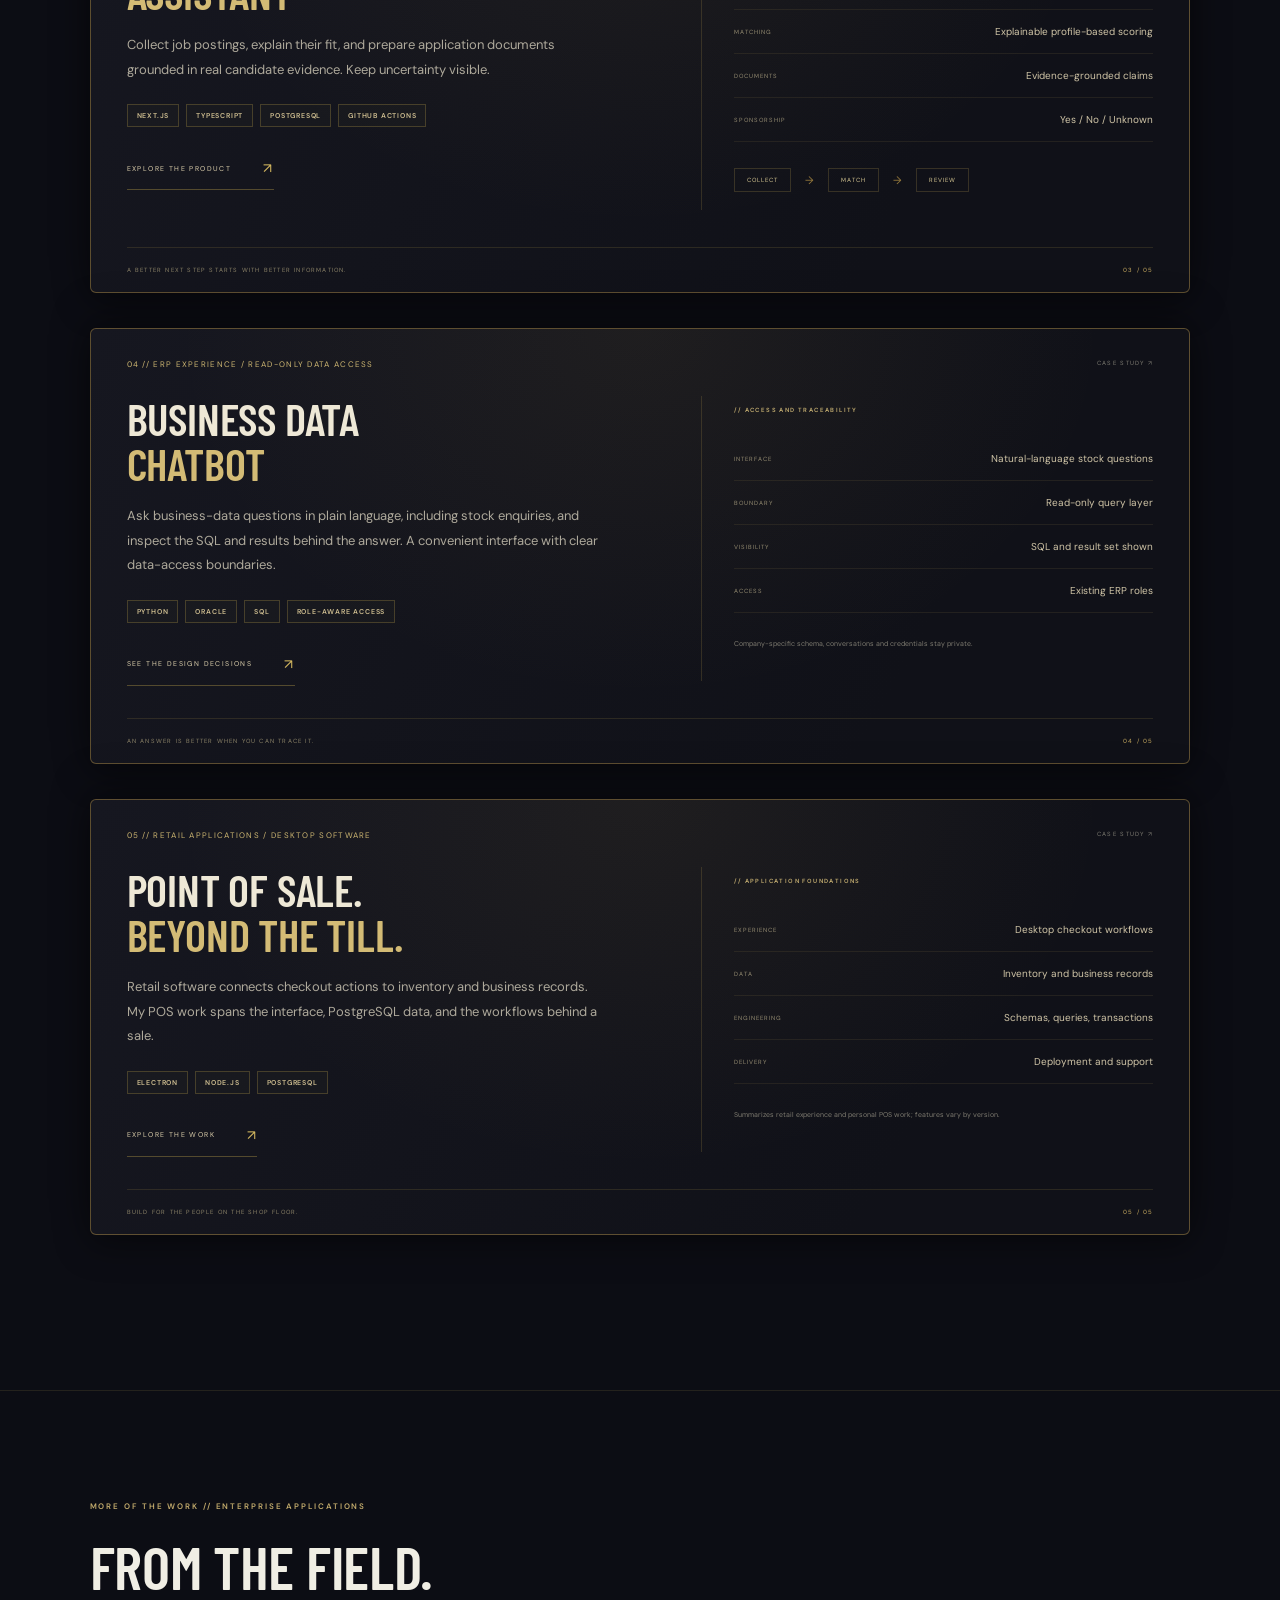
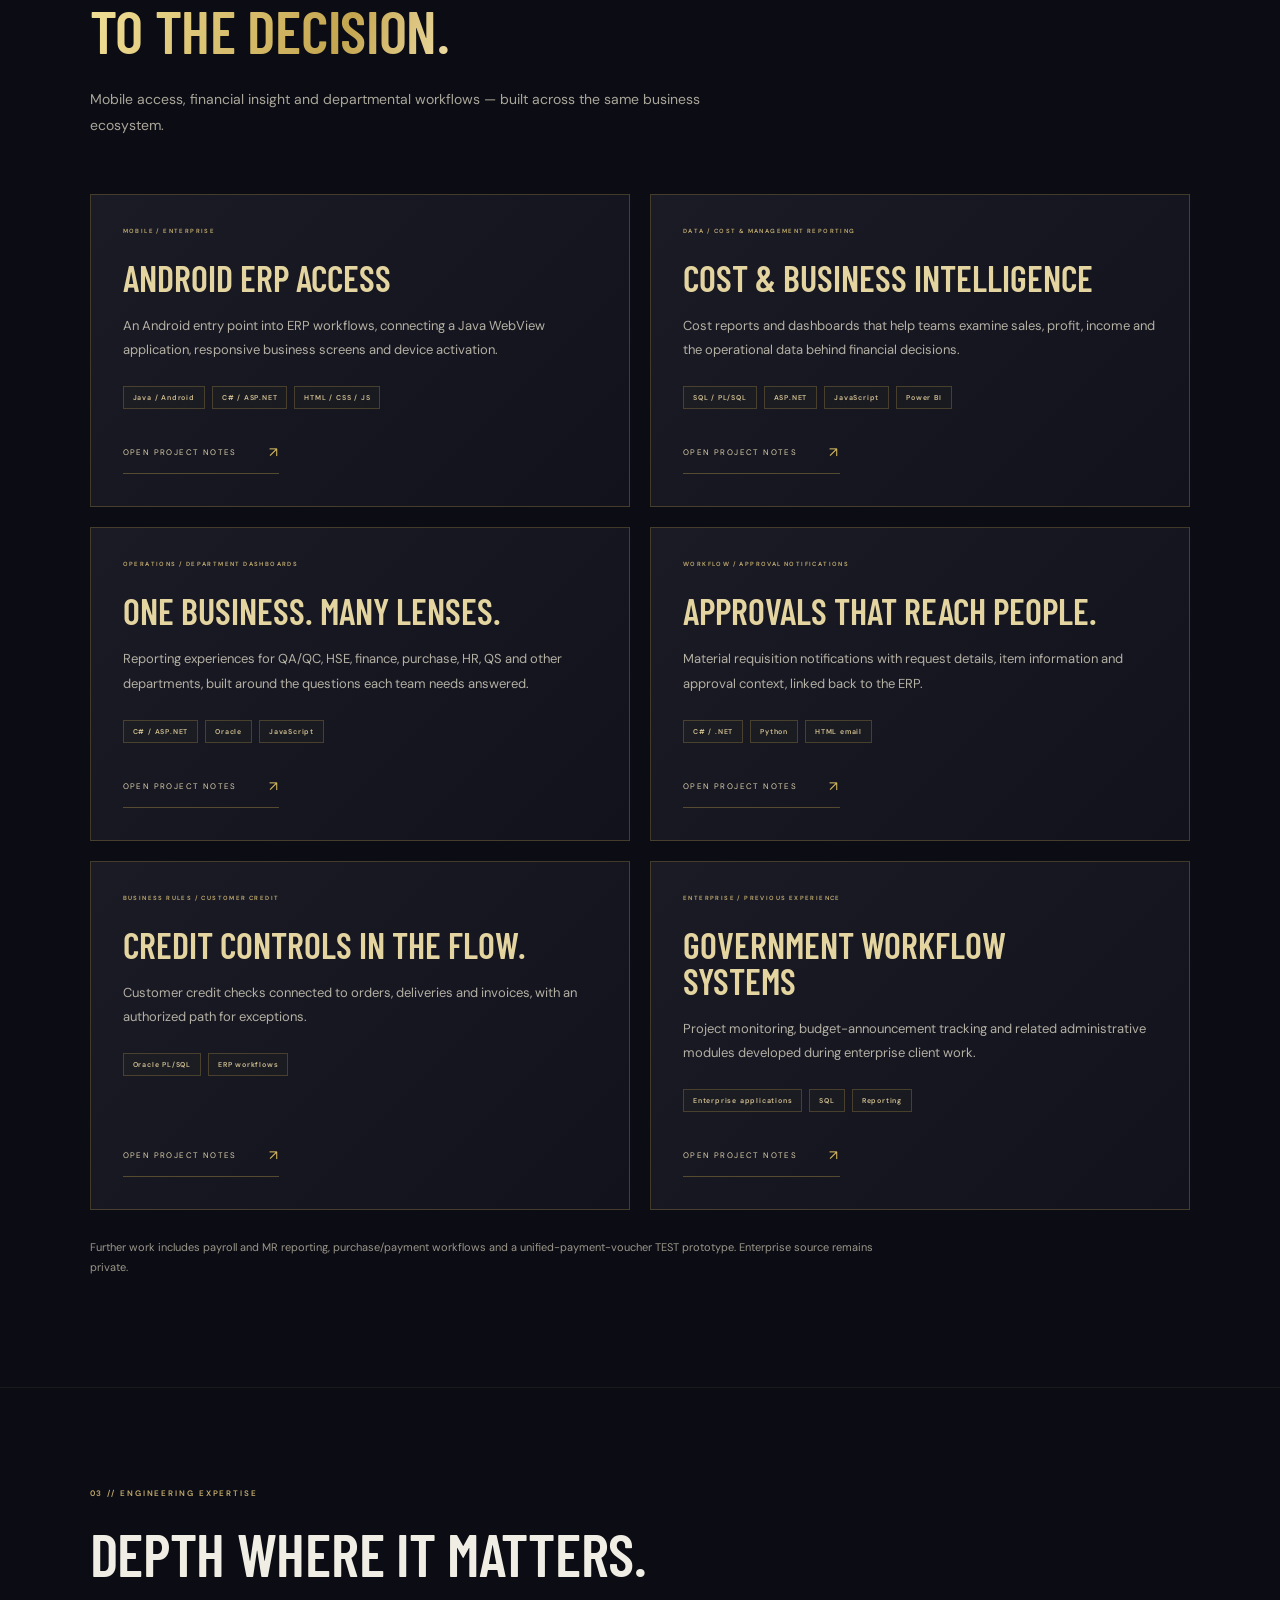
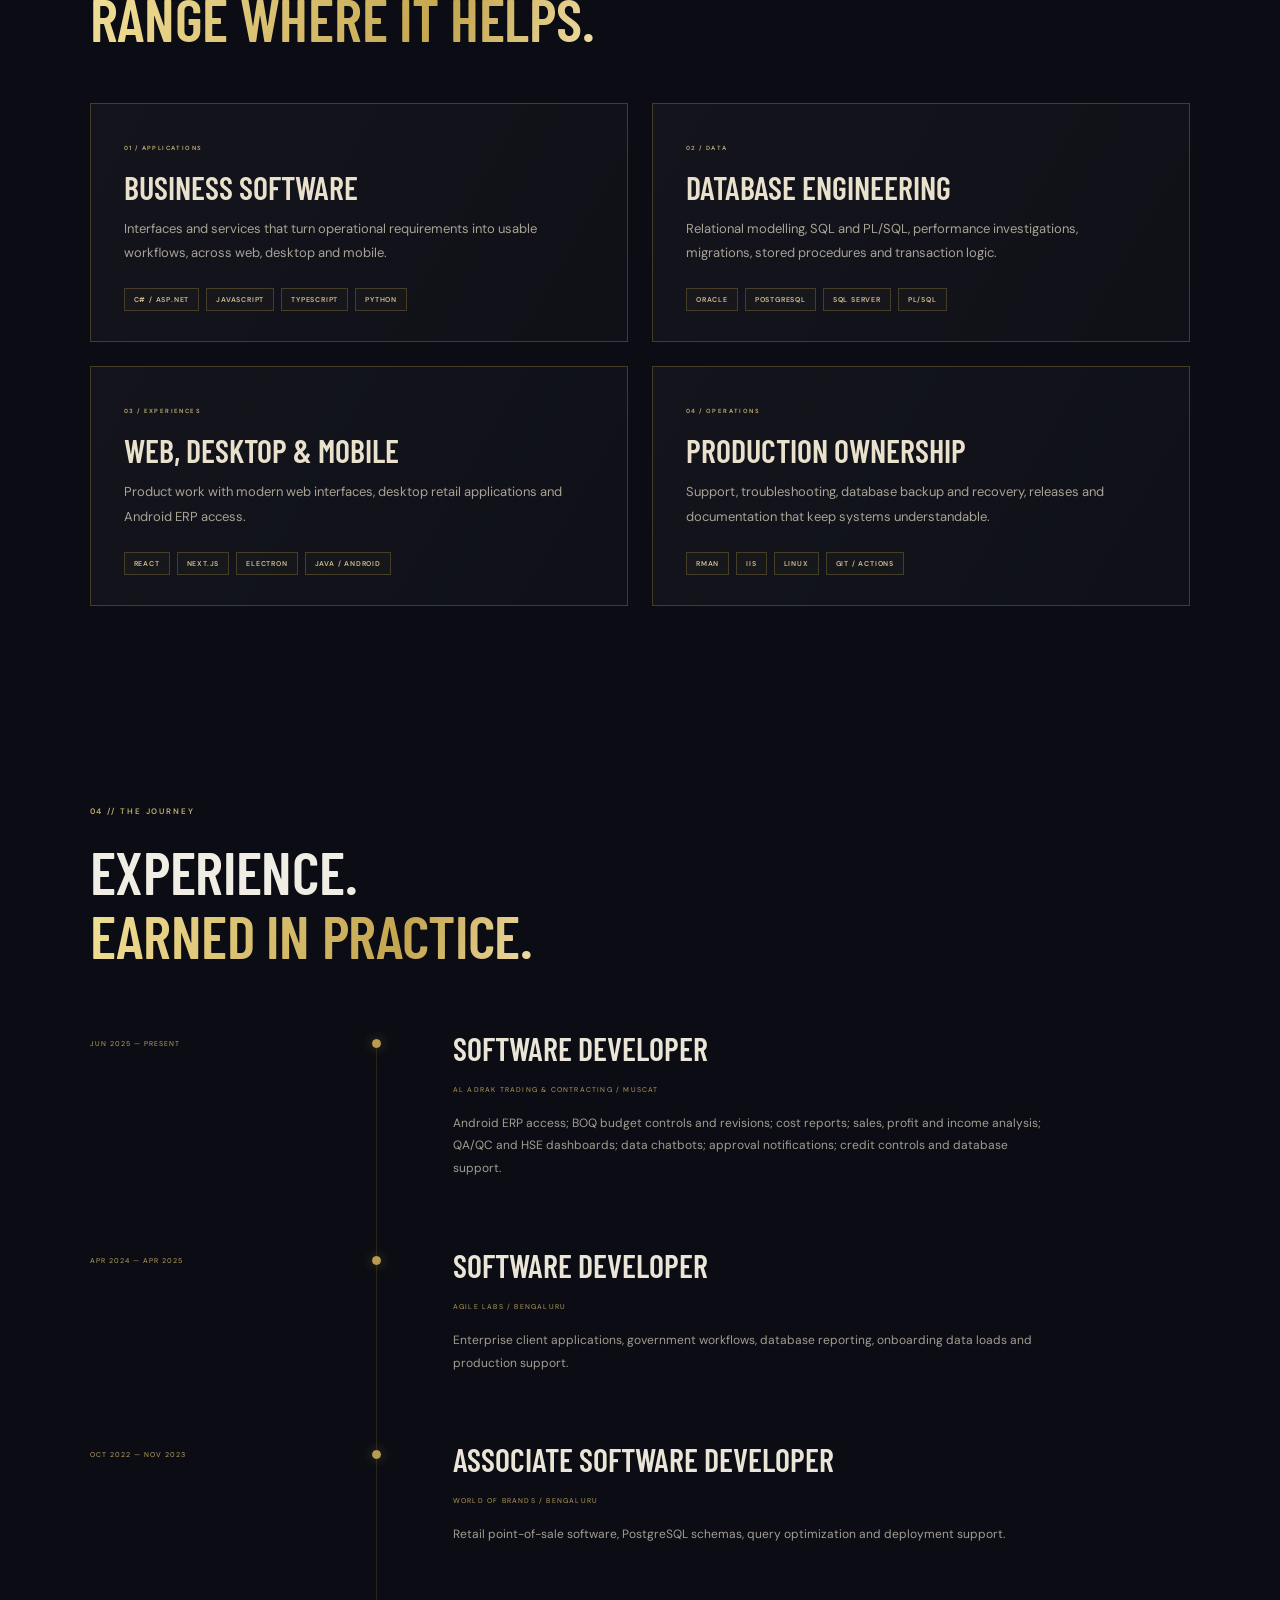
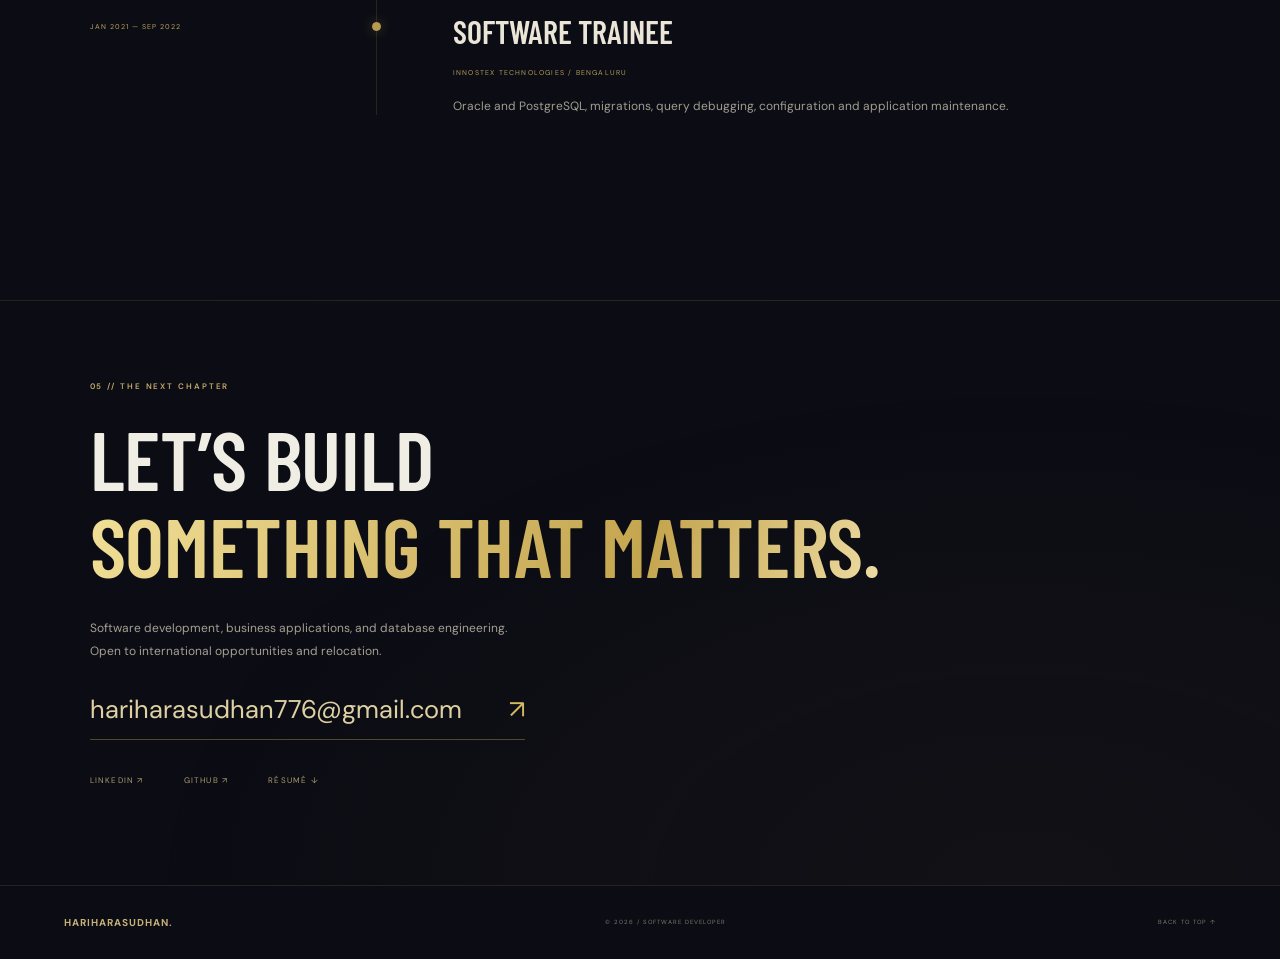
==== commit ffb03b25: "Remove unused avatar canvas from accessible content" ====
--- a/stage.html
+++ b/stage.html
@@ -1,7 +1,7 @@
 <!doctype html><html lang="en"><head><meta charset="UTF-8"><meta name="viewport" content="width=device-width, initial-scale=1"><meta name="theme-color" content="#0c0d14"><meta name="description" content="Hariharasudhan — software developer building business applications, ERP workflows and database systems. Selected projects, engineering decisions and experience."><meta property="og:title" content="Hariharasudhan — Software Developer"><meta property="og:description" content="From business problems to software that works. Explore the projects and engineering behind the work."><meta property="og:type" content="website"><link rel="canonical" href="https://hariharasudhan776.github.io/"><title>Hariharasudhan — Software Developer</title><link rel="icon" href="icon.svg" type="image/svg+xml"><link rel="stylesheet" href="stage.css?v=studio2"></head><body class="gold-stage"><a class="skip" href="https://hariharasudhan776.github.io/#work">Skip to projects</a><div class="noise" aria-hidden="true"></div><div class="reading-progress" aria-hidden="true"></div>
 <header class="topbar"><a class="identity" href="https://hariharasudhan776.github.io/#home">HARI<span>HARASUDHAN.</span><small>SOFTWARE DEVELOPER</small></a><nav aria-label="Main navigation"><a href="https://hariharasudhan776.github.io/#about">About</a><a href="https://hariharasudhan776.github.io/#work">Projects</a><a href="https://hariharasudhan776.github.io/#skills">Expertise</a><a href="https://hariharasudhan776.github.io/#experience">Experience</a></nav><details class="mobile-menu"><summary>MENU +</summary><nav aria-label="Mobile navigation"><a href="https://hariharasudhan776.github.io/#about">About</a><a href="https://hariharasudhan776.github.io/#work">Projects</a><a href="https://hariharasudhan776.github.io/#skills">Expertise</a><a href="https://hariharasudhan776.github.io/#experience">Experience</a></nav></details><a class="top-contact" href="mailto:hariharasudhan776@gmail.com">LET’S TALK <span>↗</span></a></header>
 <main><section class="opening" id="home"><div class="stage-grid" aria-hidden="true"></div><div class="spotlight one" aria-hidden="true"></div><div class="spotlight two" aria-hidden="true"></div><div class="opening-copy"><p class="overline reveal"><span class="live-dot"></span> MUSCAT, OMAN · OPEN TO INTERNATIONAL OPPORTUNITIES</p><h1 class="hero-title"><span class="title-line">I BUILD THE</span><span class="title-line gold">SYSTEMS</span><span class="title-line">BEHIND THE WORK.</span></h1><p class="hero-role reveal">SOFTWARE DEVELOPMENT <i>/</i> BUSINESS APPLICATIONS <i>/</i> DATABASE ENGINEERING</p><p class="hero-description reveal">From the interface people use to the data they trust.<br>I turn business workflows into thoughtfully built software.</p><div class="opening-actions reveal"><a class="outline-button" href="https://hariharasudhan776.github.io/#work">EXPLORE MY WORK <span>↗</span></a><a class="outline-button subtle" href="https://hariharasudhan776.github.io/Hariharasudhan_Resume.pdf" target="_blank" rel="noopener">DOWNLOAD RÉSUMÉ <span>↓</span></a></div><div class="credentials reveal"><div><strong>END TO END</strong><span>APPLICATION DEVELOPMENT</span></div><div><strong>ORACLE OCP</strong><span>CERTIFIED PROFESSIONAL</span></div><div><strong>WEB + MOBILE</strong><span>BUSINESS EXPERIENCES</span></div></div></div>
-<div class="portrait-stage"><canvas id="developer-scene" role="img" aria-label="Stylized developer in a navy suit walking on a gold-lit stage"></canvas><div class="hero-tools" aria-label="AI and development tools"><span class="hero-tool tool-a"><img src="assets/codex.svg" alt="">Codex</span><span class="hero-tool tool-b"><img src="assets/claude.svg" alt="">Claude</span><span class="hero-tool tool-c"><img src="assets/vscode.svg" alt="">VS Code</span><span class="hero-tool tool-d"><img src="assets/postgresql.svg" alt="">PostgreSQL</span></div><span class="scene-caption">THE PERSON BEHIND THE BUILD</span><div class="portrait-frame" aria-hidden="true"><i></i><i></i><i></i><i></i></div><div class="portrait-halo" aria-hidden="true"></div><div class="portrait-floor" aria-hidden="true"></div><img class="stage-portrait" src="portrait-stage.png" alt="Editorial portrait of Hariharasudhan" width="1024" height="1536" fetchpriority="high"><div class="portrait-tag"><span>CODE WITH INTENT.</span><span>BUILD WITH CARE.</span><em>Hariharasudhan</em></div><div class="floating-code" aria-hidden="true"><div class="cube-face front">&lt;/&gt;</div><div class="cube-face side"></div><div class="cube-face top"></div></div><span class="portrait-coordinate">01 / HARIHARASUDHAN</span></div>
+<div class="portrait-stage"><div class="hero-tools" aria-label="AI and development tools"><span class="hero-tool tool-a"><img src="assets/codex.svg" alt="">Codex</span><span class="hero-tool tool-b"><img src="assets/claude.svg" alt="">Claude</span><span class="hero-tool tool-c"><img src="assets/vscode.svg" alt="">VS Code</span><span class="hero-tool tool-d"><img src="assets/postgresql.svg" alt="">PostgreSQL</span></div><span class="scene-caption">THE PERSON BEHIND THE BUILD</span><div class="portrait-frame" aria-hidden="true"><i></i><i></i><i></i><i></i></div><div class="portrait-halo" aria-hidden="true"></div><div class="portrait-floor" aria-hidden="true"></div><img class="stage-portrait" src="portrait-stage.png" alt="Editorial portrait of Hariharasudhan" width="1024" height="1536" fetchpriority="high"><div class="portrait-tag"><span>CODE WITH INTENT.</span><span>BUILD WITH CARE.</span><em>Hariharasudhan</em></div><div class="floating-code" aria-hidden="true"><div class="cube-face front">&lt;/&gt;</div><div class="cube-face side"></div><div class="cube-face top"></div></div><span class="portrait-coordinate">01 / HARIHARASUDHAN</span></div>
 <div class="opening-bottom"><span>SCROLL INTO THE WORK <b>↓</b></span><div><span>C# / .NET</span><span>JAVASCRIPT</span><span>ORACLE</span><span>POSTGRESQL</span></div><button id="motion-toggle" class="motion-button" aria-pressed="false" type="button">PAUSE MOTION Ⅱ</button><span>PORTFOLIO / 2026</span></div></section>
 <section class="tool-studio" aria-label="Tools I work with"><div class="tool-studio-intro"><span class="small-label">THE WORKBENCH</span><p>Ideas. Tools. Execution.</p></div><div class="tool-window"><div class="tool-track"><div class="tool-token"><img src="assets/codex.svg" alt="" width="30" height="30"><div><strong>Codex</strong><small>AI coding</small></div></div><div class="tool-token"><img src="assets/claude.svg" alt="" width="30" height="30"><div><strong>Claude</strong><small>AI collaboration</small></div></div><div class="tool-token"><img src="assets/vscode.svg" alt="" width="30" height="30"><div><strong>VS Code</strong><small>Development</small></div></div><div class="tool-token"><img src="assets/oracle.svg" alt="" width="30" height="30"><div><strong>Oracle</strong><small>Database</small></div></div><div class="tool-token"><img src="assets/powershell.svg" alt="" width="30" height="30"><div><strong>PowerShell</strong><small>Automation</small></div></div><div class="tool-token"><span class="tool-glyph cmd" aria-hidden="true">&gt;_</span><div><strong>CMD</strong><small>Terminal</small></div></div><div class="tool-token"><span class="tool-glyph toad" aria-hidden="true">DB</span><div><strong>Toad</strong><small>Database tools</small></div></div><div class="tool-token"><img src="assets/postgresql.svg" alt="" width="30" height="30"><div><strong>pgAdmin</strong><small>PostgreSQL tools</small></div></div><div class="tool-clone" aria-hidden="true"><div class="tool-token"><img src="assets/codex.svg" alt="" width="30" height="30"><div><strong>Codex</strong><small>AI coding</small></div></div><div class="tool-token"><img src="assets/claude.svg" alt="" width="30" height="30"><div><strong>Claude</strong><small>AI collaboration</small></div></div><div class="tool-token"><img src="assets/vscode.svg" alt="" width="30" height="30"><div><strong>VS Code</strong><small>Development</small></div></div><div class="tool-token"><img src="assets/oracle.svg" alt="" width="30" height="30"><div><strong>Oracle</strong><small>Database</small></div></div><div class="tool-token"><img src="assets/powershell.svg" alt="" width="30" height="30"><div><strong>PowerShell</strong><small>Automation</small></div></div><div class="tool-token"><span class="tool-glyph cmd" aria-hidden="true">&gt;_</span><div><strong>CMD</strong><small>Terminal</small></div></div><div class="tool-token"><span class="tool-glyph toad" aria-hidden="true">DB</span><div><strong>Toad</strong><small>Database tools</small></div></div><div class="tool-token"><img src="assets/postgresql.svg" alt="" width="30" height="30"><div><strong>pgAdmin</strong><small>PostgreSQL tools</small></div></div></div></div></div></section><section class="about-panel shell" id="about"><div class="section-intro reveal"><p class="overline">01 // ABOUT THE DEVELOPER</p><h2>I DON’T JUST BUILD FEATURES.<br><span class="gold">I CONNECT THE WHOLE SYSTEM.</span></h2></div><div class="about-grid"><div class="about-story reveal"><p>I’m <strong>Hariharasudhan</strong>, a software developer working across enterprise applications, retail systems and database engineering.</p><p>At Al Adrak, I build Android ERP access, BOQ budget controls, cost reports and data chatbots, alongside dashboards for sales, profit, income, QA/QC, HSE and other business departments. My work connects C# and JavaScript interfaces, business controls, and the Oracle and SQL behind them.</p><p>I like the questions that sit between departments and technologies: what happens when a budget is exceeded, a transaction fails, or someone needs to understand a change months later?</p><a class="inline-link" href="https://hariharasudhan776.github.io/#experience">FOLLOW THE EXPERIENCE <span>↗</span></a></div><aside class="about-notes reveal"><div><span>01 / MY APPROACH</span><p>Understand the process.<br>Build the right control.<br>Follow through in production.</p></div><div><span>02 / THE FOUNDATION</span><p>B.Sc. Computer Science<br>Oracle Certified Professional</p></div><div><span>03 / WHAT’S NEXT</span><p>Software development roles internationally.<br>Open to relocation.</p></div></aside></div></section>
 <section class="work-panel shell" id="work"><div class="section-intro reveal"><p class="overline">02 // SELECTED PROJECTS</p><div class="heading-row"><h2>THE WORK.<br><span class="gold">THE REASONING.</span></h2><p>Business problems, engineering decisions,<br>and the systems that connect them.</p></div></div><div class="stacked-projects">
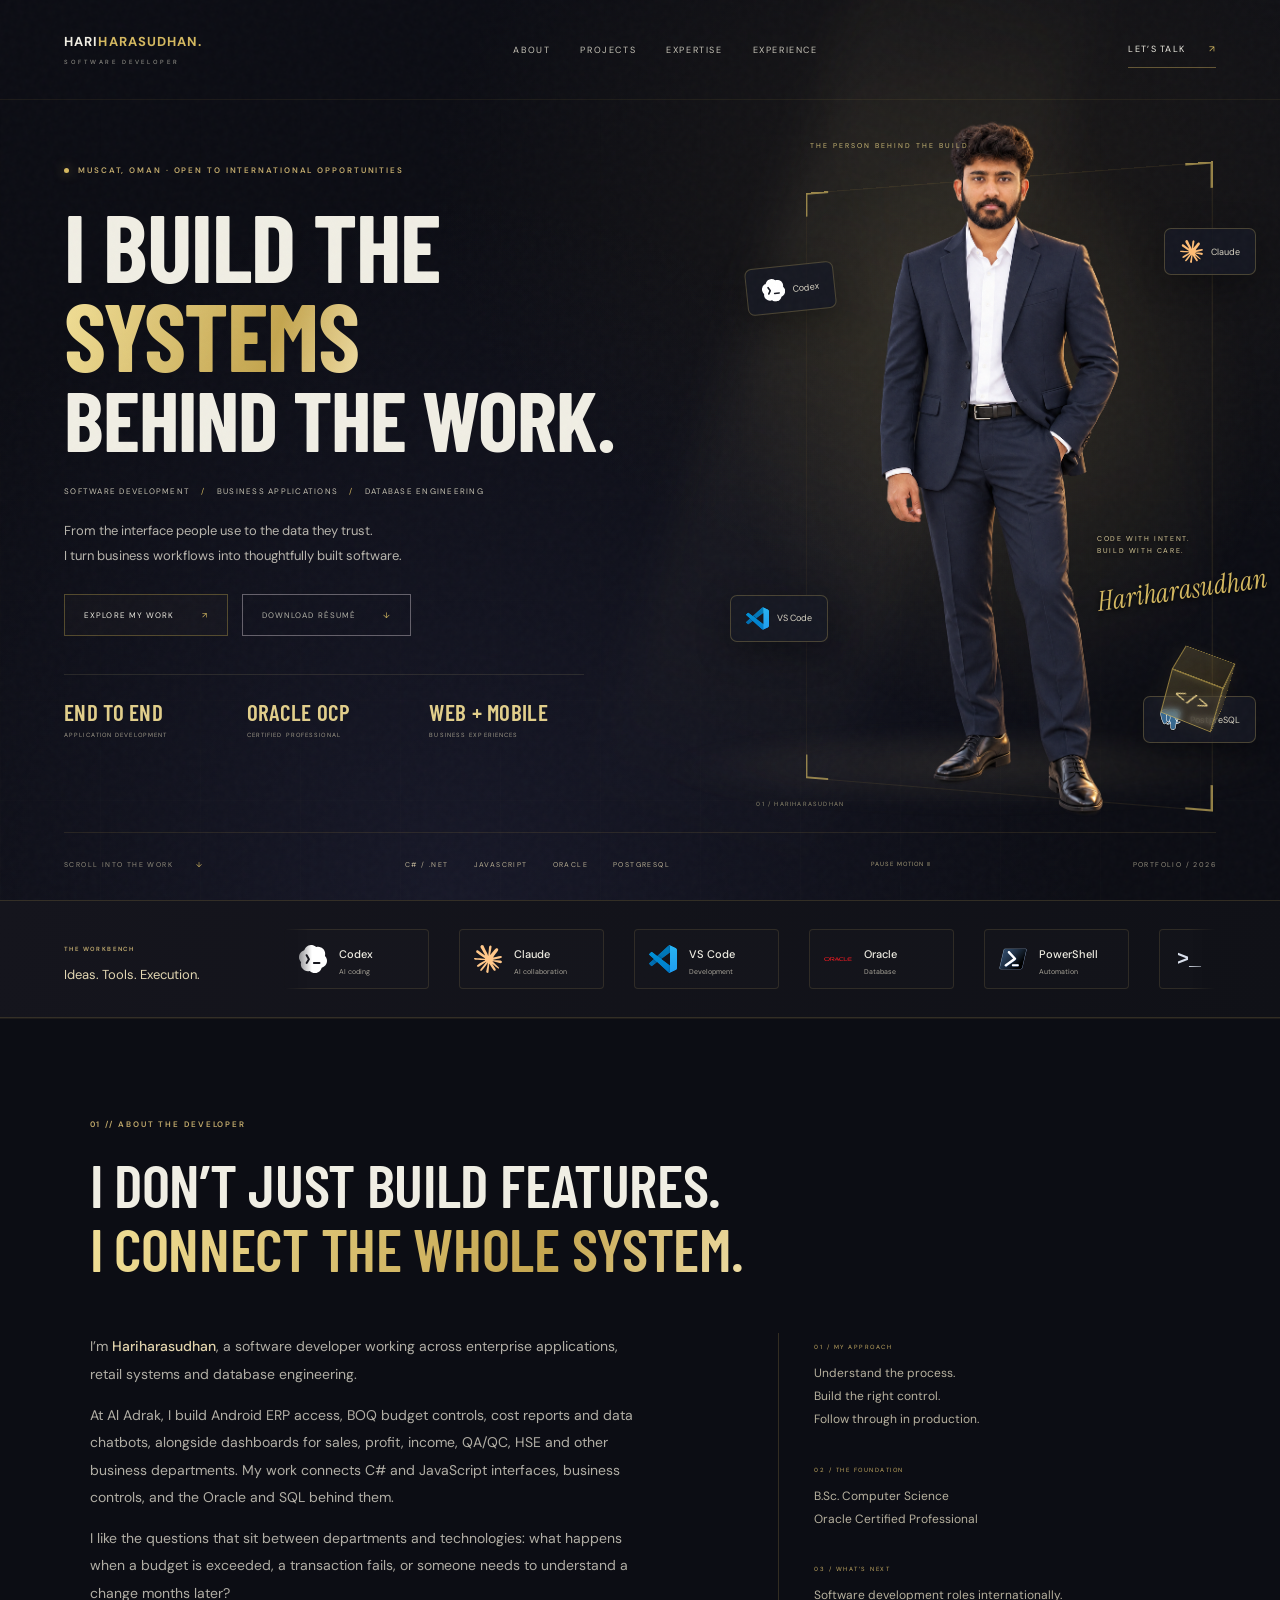
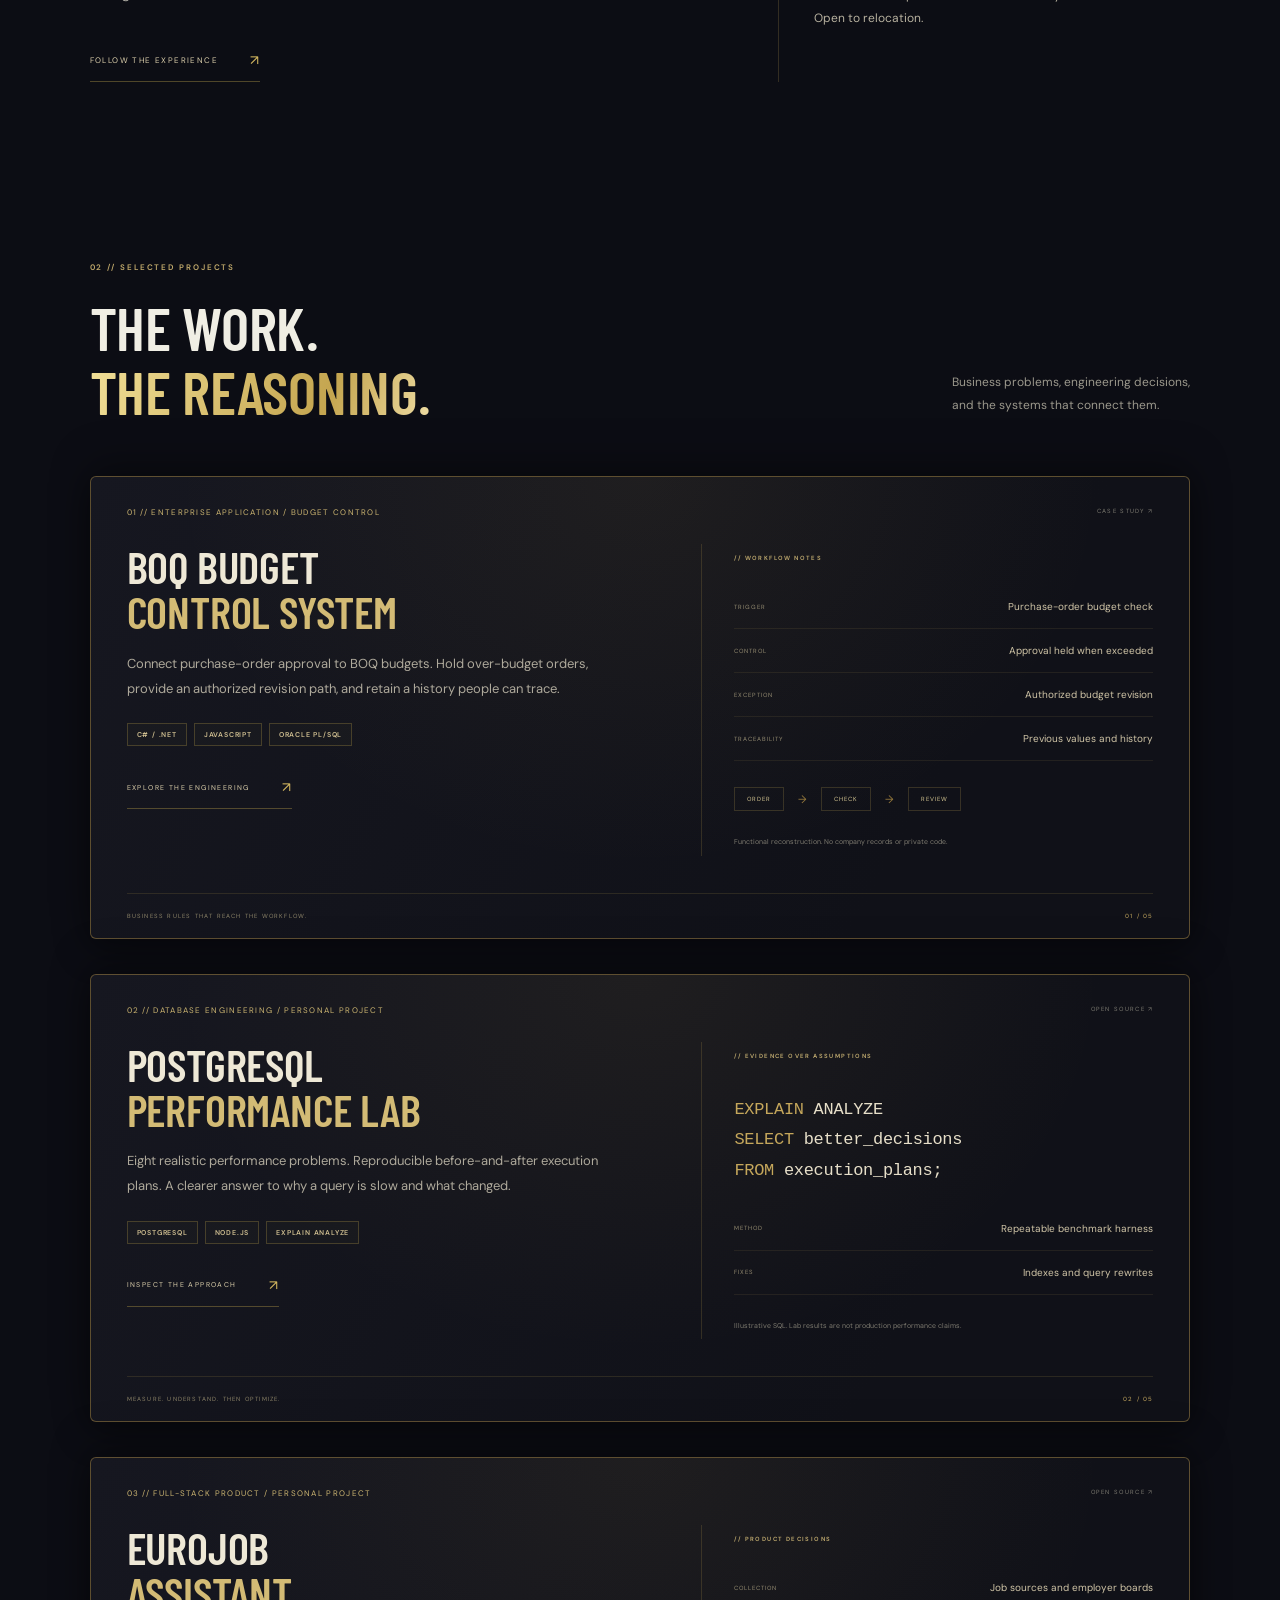
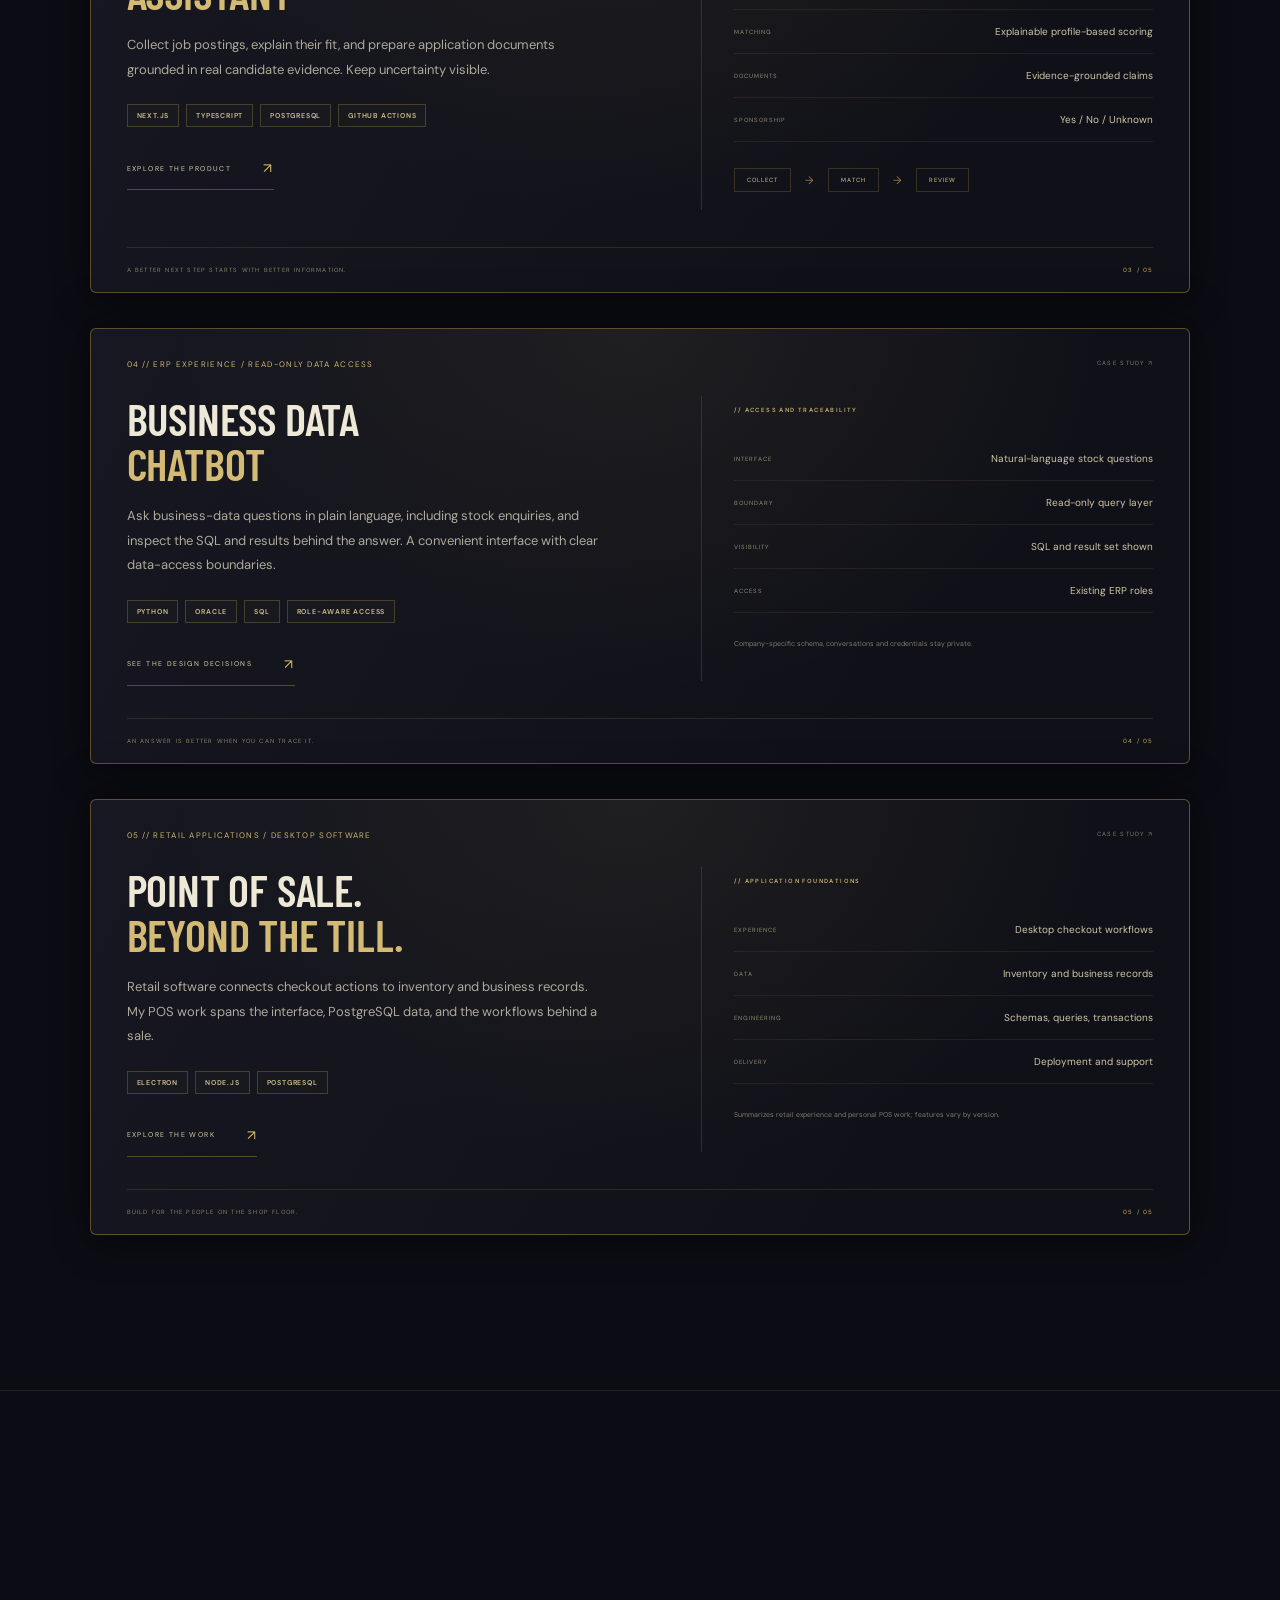
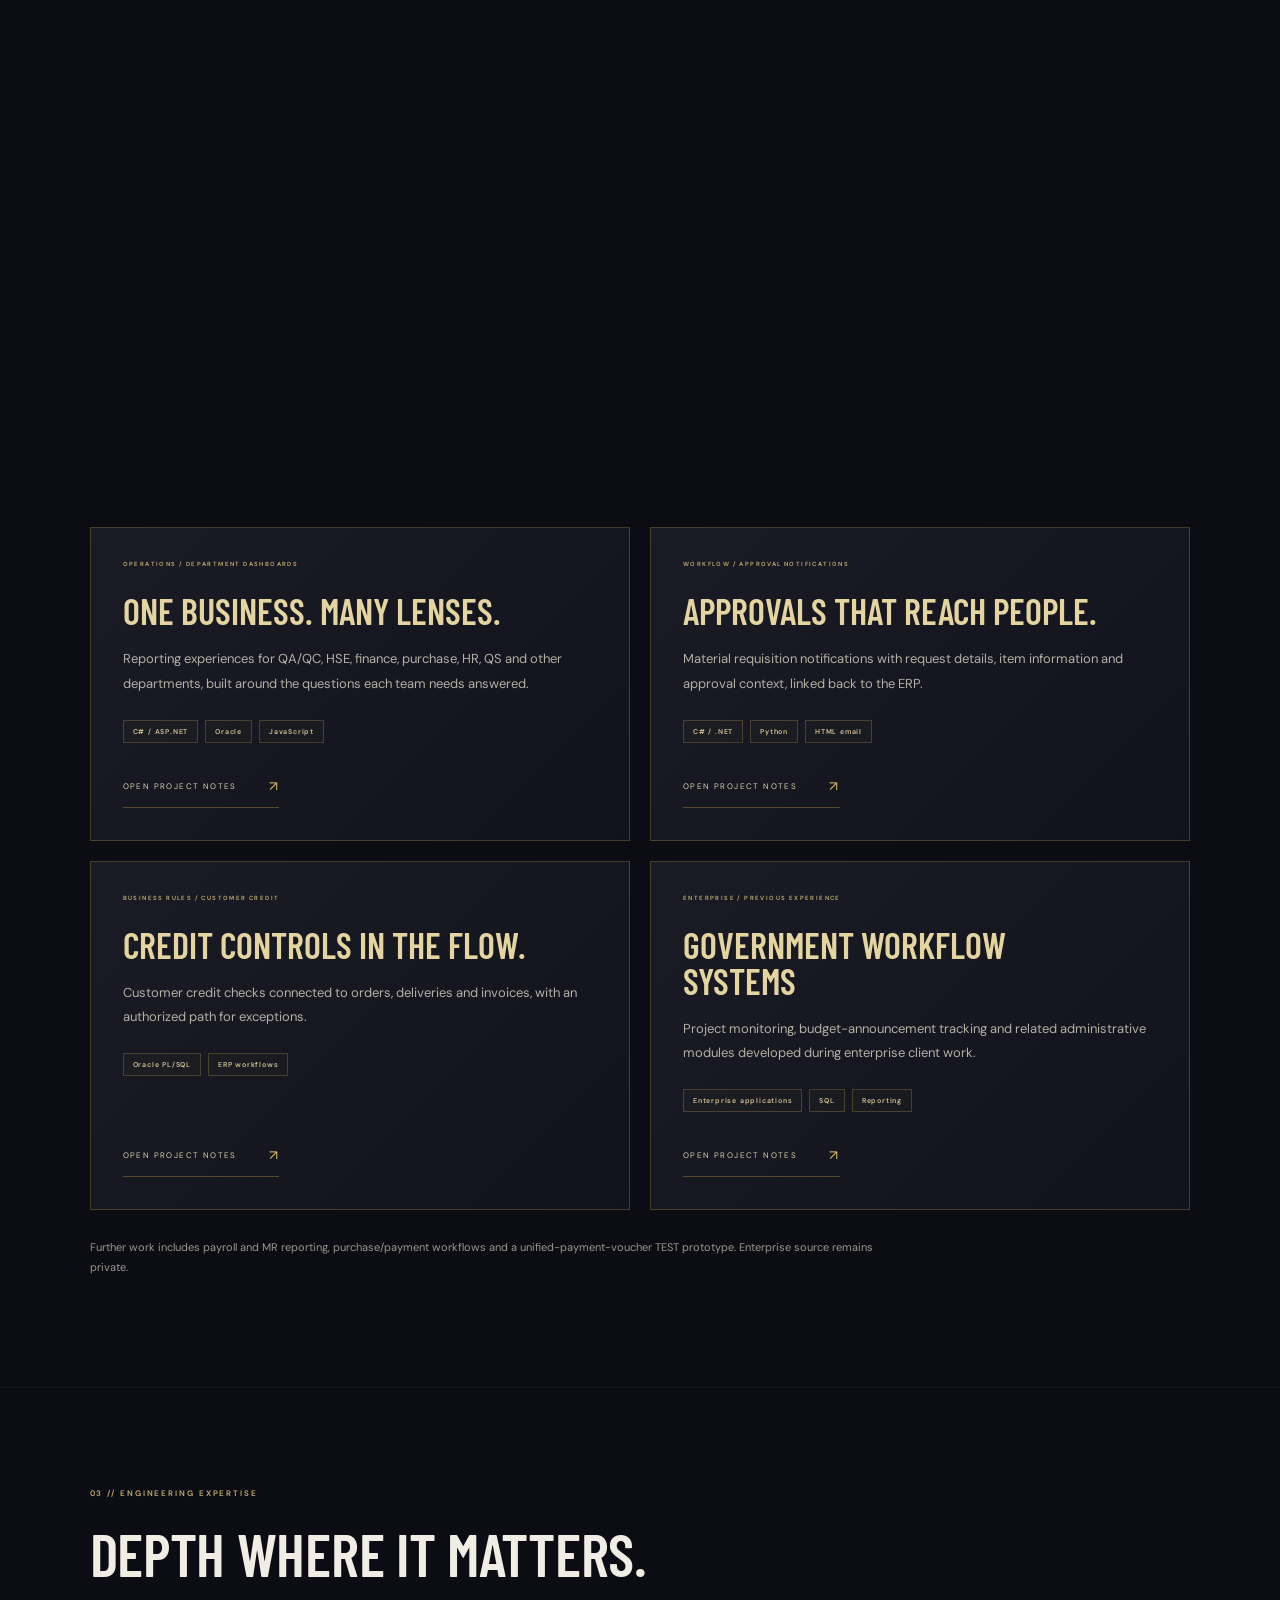
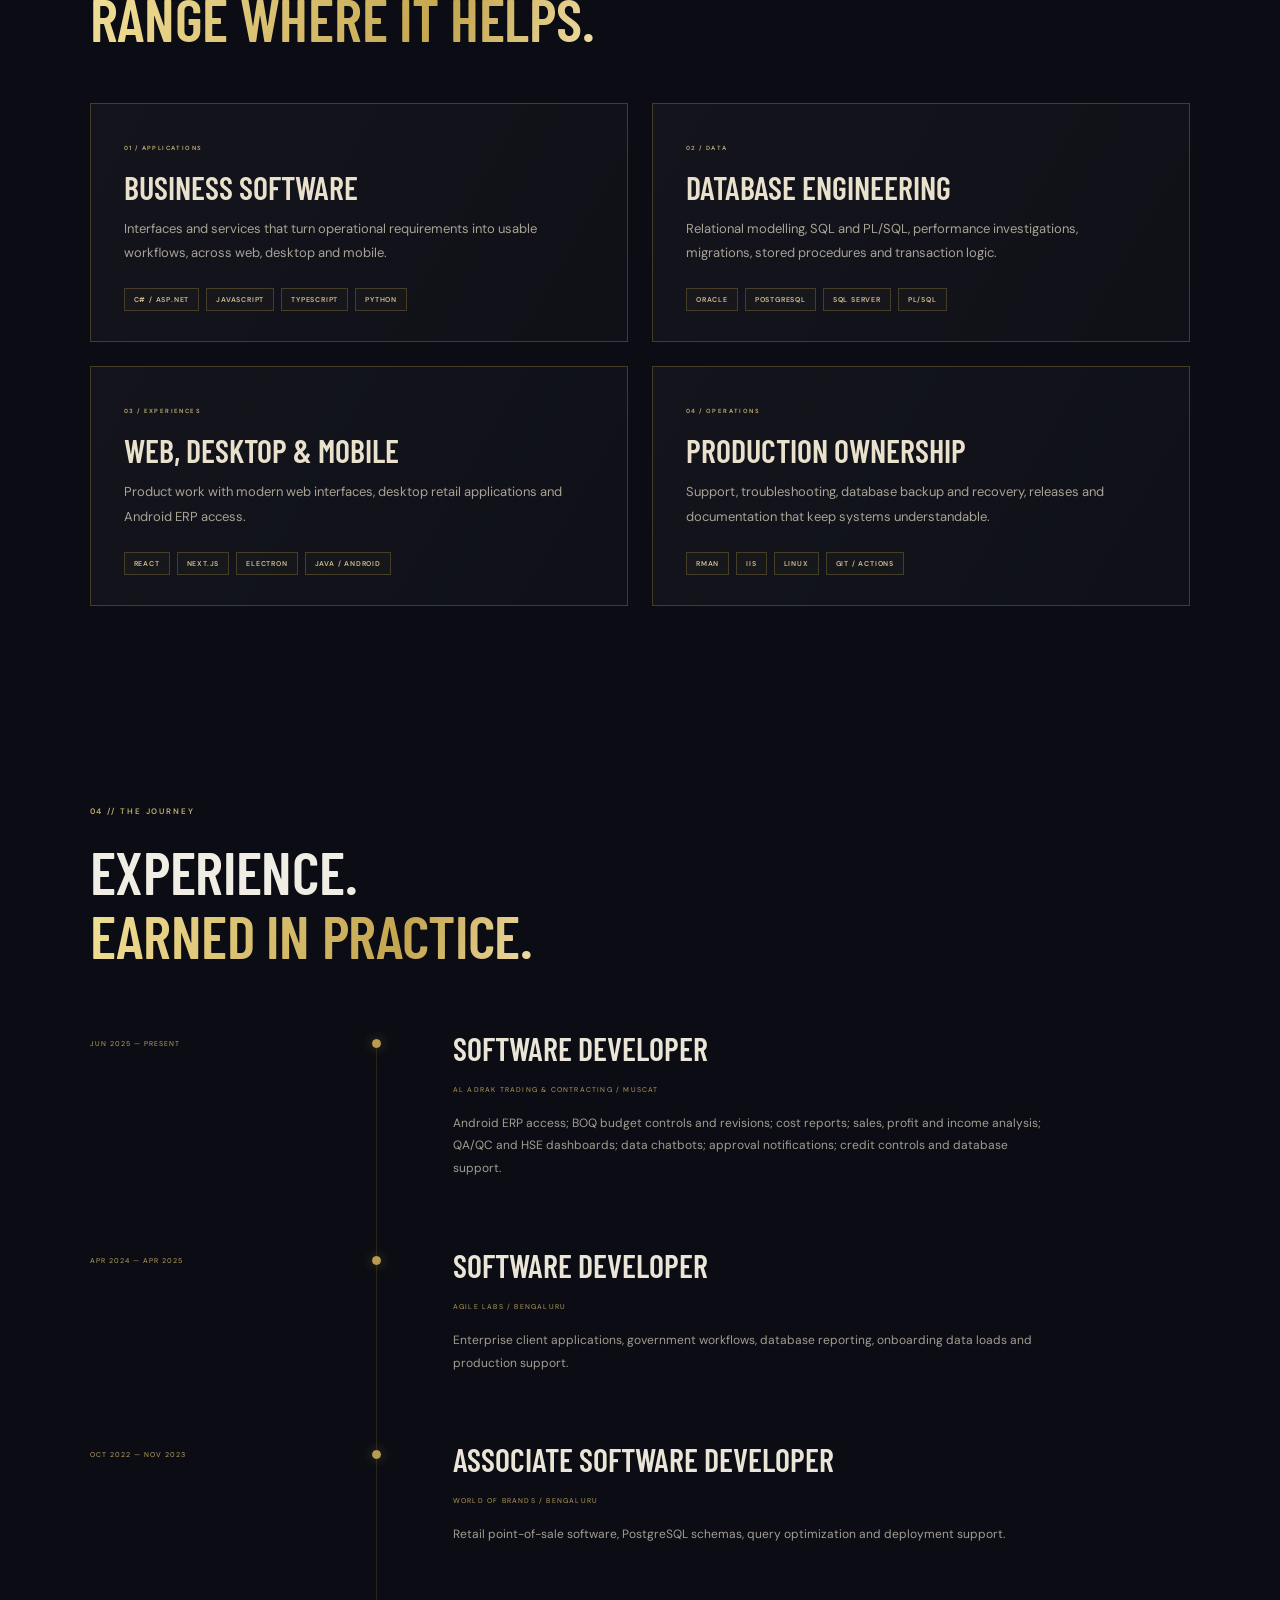
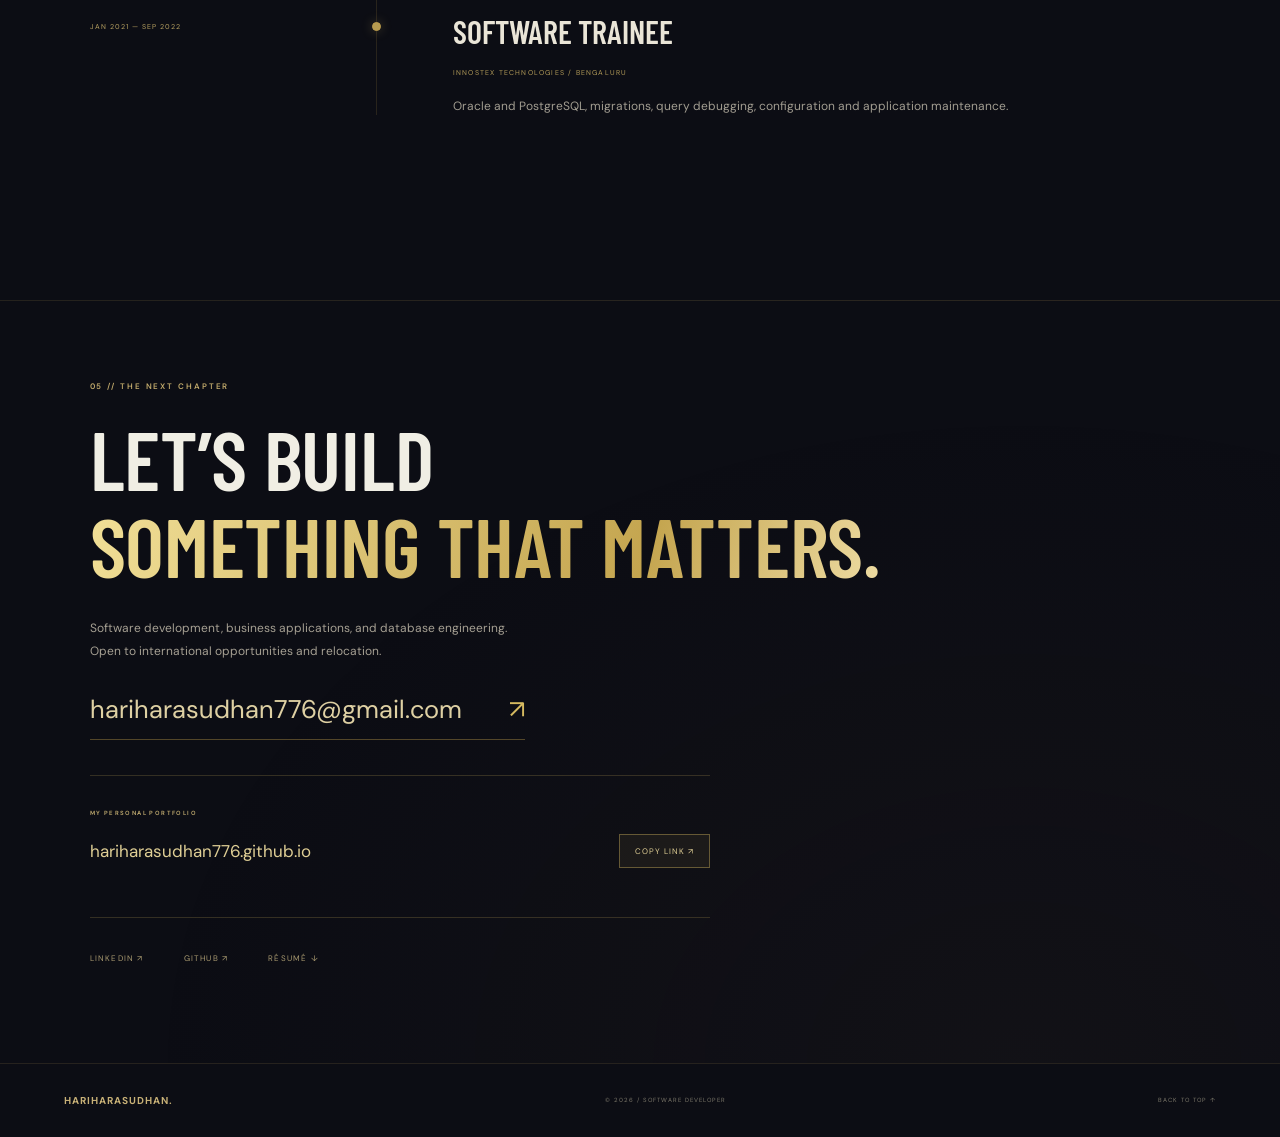
==== commit 19ca20b3: "Make personal portfolio sharing address explicit" ====
--- a/stage.html
+++ b/stage.html
@@ -1,4 +1,4 @@
-<!doctype html><html lang="en"><head><meta charset="UTF-8"><meta name="viewport" content="width=device-width, initial-scale=1"><meta name="theme-color" content="#0c0d14"><meta name="description" content="Hariharasudhan — software developer building business applications, ERP workflows and database systems. Selected projects, engineering decisions and experience."><meta property="og:title" content="Hariharasudhan — Software Developer"><meta property="og:description" content="From business problems to software that works. Explore the projects and engineering behind the work."><meta property="og:type" content="website"><link rel="canonical" href="https://hariharasudhan776.github.io/"><title>Hariharasudhan — Software Developer</title><link rel="icon" href="icon.svg" type="image/svg+xml"><link rel="stylesheet" href="stage.css?v=studio2"></head><body class="gold-stage"><a class="skip" href="https://hariharasudhan776.github.io/#work">Skip to projects</a><div class="noise" aria-hidden="true"></div><div class="reading-progress" aria-hidden="true"></div>
+<!doctype html><html lang="en"><head><meta charset="UTF-8"><meta name="viewport" content="width=device-width, initial-scale=1"><meta name="theme-color" content="#0c0d14"><meta name="description" content="Hariharasudhan — software developer building business applications, ERP workflows and database systems. Selected projects, engineering decisions and experience."><meta property="og:title" content="Hariharasudhan — Software Developer"><meta property="og:description" content="From business problems to software that works. Explore the projects and engineering behind the work."><meta property="og:type" content="website"><meta property="og:url" content="https://hariharasudhan776.github.io/"><meta property="og:site_name" content="Hariharasudhan"><meta property="og:image" content="https://hariharasudhan776.github.io/portrait.png"><meta name="twitter:card" content="summary_large_image"><link rel="canonical" href="https://hariharasudhan776.github.io/"><title>Hariharasudhan — Software Developer</title><link rel="icon" href="icon.svg" type="image/svg+xml"><link rel="stylesheet" href="stage.css?v=personal3"></head><body class="gold-stage"><a class="skip" href="https://hariharasudhan776.github.io/#work">Skip to projects</a><div class="noise" aria-hidden="true"></div><div class="reading-progress" aria-hidden="true"></div>
 <header class="topbar"><a class="identity" href="https://hariharasudhan776.github.io/#home">HARI<span>HARASUDHAN.</span><small>SOFTWARE DEVELOPER</small></a><nav aria-label="Main navigation"><a href="https://hariharasudhan776.github.io/#about">About</a><a href="https://hariharasudhan776.github.io/#work">Projects</a><a href="https://hariharasudhan776.github.io/#skills">Expertise</a><a href="https://hariharasudhan776.github.io/#experience">Experience</a></nav><details class="mobile-menu"><summary>MENU +</summary><nav aria-label="Mobile navigation"><a href="https://hariharasudhan776.github.io/#about">About</a><a href="https://hariharasudhan776.github.io/#work">Projects</a><a href="https://hariharasudhan776.github.io/#skills">Expertise</a><a href="https://hariharasudhan776.github.io/#experience">Experience</a></nav></details><a class="top-contact" href="mailto:hariharasudhan776@gmail.com">LET’S TALK <span>↗</span></a></header>
 <main><section class="opening" id="home"><div class="stage-grid" aria-hidden="true"></div><div class="spotlight one" aria-hidden="true"></div><div class="spotlight two" aria-hidden="true"></div><div class="opening-copy"><p class="overline reveal"><span class="live-dot"></span> MUSCAT, OMAN · OPEN TO INTERNATIONAL OPPORTUNITIES</p><h1 class="hero-title"><span class="title-line">I BUILD THE</span><span class="title-line gold">SYSTEMS</span><span class="title-line">BEHIND THE WORK.</span></h1><p class="hero-role reveal">SOFTWARE DEVELOPMENT <i>/</i> BUSINESS APPLICATIONS <i>/</i> DATABASE ENGINEERING</p><p class="hero-description reveal">From the interface people use to the data they trust.<br>I turn business workflows into thoughtfully built software.</p><div class="opening-actions reveal"><a class="outline-button" href="https://hariharasudhan776.github.io/#work">EXPLORE MY WORK <span>↗</span></a><a class="outline-button subtle" href="https://hariharasudhan776.github.io/Hariharasudhan_Resume.pdf" target="_blank" rel="noopener">DOWNLOAD RÉSUMÉ <span>↓</span></a></div><div class="credentials reveal"><div><strong>END TO END</strong><span>APPLICATION DEVELOPMENT</span></div><div><strong>ORACLE OCP</strong><span>CERTIFIED PROFESSIONAL</span></div><div><strong>WEB + MOBILE</strong><span>BUSINESS EXPERIENCES</span></div></div></div>
 <div class="portrait-stage"><div class="hero-tools" aria-label="AI and development tools"><span class="hero-tool tool-a"><img src="assets/codex.svg" alt="">Codex</span><span class="hero-tool tool-b"><img src="assets/claude.svg" alt="">Claude</span><span class="hero-tool tool-c"><img src="assets/vscode.svg" alt="">VS Code</span><span class="hero-tool tool-d"><img src="assets/postgresql.svg" alt="">PostgreSQL</span></div><span class="scene-caption">THE PERSON BEHIND THE BUILD</span><div class="portrait-frame" aria-hidden="true"><i></i><i></i><i></i><i></i></div><div class="portrait-halo" aria-hidden="true"></div><div class="portrait-floor" aria-hidden="true"></div><img class="stage-portrait" src="portrait-stage.png" alt="Editorial portrait of Hariharasudhan" width="1024" height="1536" fetchpriority="high"><div class="portrait-tag"><span>CODE WITH INTENT.</span><span>BUILD WITH CARE.</span><em>Hariharasudhan</em></div><div class="floating-code" aria-hidden="true"><div class="cube-face front">&lt;/&gt;</div><div class="cube-face side"></div><div class="cube-face top"></div></div><span class="portrait-coordinate">01 / HARIHARASUDHAN</span></div>
@@ -15,5 +15,5 @@
 </div></section>
 <section class="project-library shell" id="more-work"><div class="section-intro reveal"><p class="overline">MORE OF THE WORK // ENTERPRISE APPLICATIONS</p><h2>FROM THE FIELD.<br><span class="gold">TO THE DECISION.</span></h2><p class="library-intro">Mobile access, financial insight and departmental workflows — built across the same business ecosystem.</p></div><div class="library-grid"><article class="library-card reveal"><span class="small-label">MOBILE / ENTERPRISE</span><h3>ANDROID ERP ACCESS</h3><p>An Android entry point into ERP workflows, connecting a Java WebView application, responsive business screens and device activation.</p><div class="tech-tags"><span>Java / Android</span><span>C# / ASP.NET</span><span>HTML / CSS / JS</span></div><button class="inline-link" data-open="android">OPEN PROJECT NOTES <span>↗</span></button></article><article class="library-card reveal"><span class="small-label">DATA / COST & MANAGEMENT REPORTING</span><h3>COST & BUSINESS INTELLIGENCE</h3><p>Cost reports and dashboards that help teams examine sales, profit, income and the operational data behind financial decisions.</p><div class="tech-tags"><span>SQL / PL/SQL</span><span>ASP.NET</span><span>JavaScript</span><span>Power BI</span></div><button class="inline-link" data-open="reports">OPEN PROJECT NOTES <span>↗</span></button></article><article class="library-card reveal"><span class="small-label">OPERATIONS / DEPARTMENT DASHBOARDS</span><h3>ONE BUSINESS. MANY LENSES.</h3><p>Reporting experiences for QA/QC, HSE, finance, purchase, HR, QS and other departments, built around the questions each team needs answered.</p><div class="tech-tags"><span>C# / ASP.NET</span><span>Oracle</span><span>JavaScript</span></div><button class="inline-link" data-open="departments">OPEN PROJECT NOTES <span>↗</span></button></article><article class="library-card reveal"><span class="small-label">WORKFLOW / APPROVAL NOTIFICATIONS</span><h3>APPROVALS THAT REACH PEOPLE.</h3><p>Material requisition notifications with request details, item information and approval context, linked back to the ERP.</p><div class="tech-tags"><span>C# / .NET</span><span>Python</span><span>HTML email</span></div><button class="inline-link" data-open="notifications">OPEN PROJECT NOTES <span>↗</span></button></article><article class="library-card reveal"><span class="small-label">BUSINESS RULES / CUSTOMER CREDIT</span><h3>CREDIT CONTROLS IN THE FLOW.</h3><p>Customer credit checks connected to orders, deliveries and invoices, with an authorized path for exceptions.</p><div class="tech-tags"><span>Oracle PL/SQL</span><span>ERP workflows</span></div><button class="inline-link" data-open="credit">OPEN PROJECT NOTES <span>↗</span></button></article><article class="library-card reveal"><span class="small-label">ENTERPRISE / PREVIOUS EXPERIENCE</span><h3>GOVERNMENT WORKFLOW SYSTEMS</h3><p>Project monitoring, budget-announcement tracking and related administrative modules developed during enterprise client work.</p><div class="tech-tags"><span>Enterprise applications</span><span>SQL</span><span>Reporting</span></div><button class="inline-link" data-open="government">OPEN PROJECT NOTES <span>↗</span></button></article></div><p class="library-footnote">Further work includes payroll and MR reporting, purchase/payment workflows and a unified-payment-voucher TEST prototype. Enterprise source remains private.</p></section><section class="skills-panel shell" id="skills"><div class="section-intro reveal"><p class="overline">03 // ENGINEERING EXPERTISE</p><h2>DEPTH WHERE IT MATTERS.<br><span class="gold">RANGE WHERE IT HELPS.</span></h2></div><div class="expertise-grid"><article class="expertise-card reveal"><span class="small-label">01 / APPLICATIONS</span><h3>BUSINESS SOFTWARE</h3><p>Interfaces and services that turn operational requirements into usable workflows, across web, desktop and mobile.</p><div class="tech-tags"><span>C# / ASP.NET</span><span>JAVASCRIPT</span><span>TYPESCRIPT</span><span>PYTHON</span></div></article><article class="expertise-card reveal"><span class="small-label">02 / DATA</span><h3>DATABASE ENGINEERING</h3><p>Relational modelling, SQL and PL/SQL, performance investigations, migrations, stored procedures and transaction logic.</p><div class="tech-tags"><span>ORACLE</span><span>POSTGRESQL</span><span>SQL SERVER</span><span>PL/SQL</span></div></article><article class="expertise-card reveal"><span class="small-label">03 / EXPERIENCES</span><h3>WEB, DESKTOP & MOBILE</h3><p>Product work with modern web interfaces, desktop retail applications and Android ERP access.</p><div class="tech-tags"><span>REACT</span><span>NEXT.JS</span><span>ELECTRON</span><span>JAVA / ANDROID</span></div></article><article class="expertise-card reveal"><span class="small-label">04 / OPERATIONS</span><h3>PRODUCTION OWNERSHIP</h3><p>Support, troubleshooting, database backup and recovery, releases and documentation that keep systems understandable.</p><div class="tech-tags"><span>RMAN</span><span>IIS</span><span>LINUX</span><span>GIT / ACTIONS</span></div></article></div></section>
 <section class="experience-panel shell" id="experience"><div class="section-intro reveal"><p class="overline">04 // THE JOURNEY</p><h2>EXPERIENCE.<br><span class="gold">EARNED IN PRACTICE.</span></h2></div><div class="career-line"><article class="career-row reveal"><p>JUN 2025 — PRESENT</p><span class="career-node"></span><div><h3>SOFTWARE DEVELOPER</h3><span>AL ADRAK TRADING & CONTRACTING / MUSCAT</span><p>Android ERP access; BOQ budget controls and revisions; cost reports; sales, profit and income analysis; QA/QC and HSE dashboards; data chatbots; approval notifications; credit controls and database support.</p></div></article><article class="career-row reveal"><p>APR 2024 — APR 2025</p><span class="career-node"></span><div><h3>SOFTWARE DEVELOPER</h3><span>AGILE LABS / BENGALURU</span><p>Enterprise client applications, government workflows, database reporting, onboarding data loads and production support.</p></div></article><article class="career-row reveal"><p>OCT 2022 — NOV 2023</p><span class="career-node"></span><div><h3>ASSOCIATE SOFTWARE DEVELOPER</h3><span>WORLD OF BRANDS / BENGALURU</span><p>Retail point-of-sale software, PostgreSQL schemas, query optimization and deployment support.</p></div></article><article class="career-row reveal"><p>JAN 2021 — SEP 2022</p><span class="career-node"></span><div><h3>SOFTWARE TRAINEE</h3><span>INNOSTEX TECHNOLOGIES / BENGALURU</span><p>Oracle and PostgreSQL, migrations, query debugging, configuration and application maintenance.</p></div></article></div></section>
-<section class="contact-panel shell" id="contact"><p class="overline reveal">05 // THE NEXT CHAPTER</p><h2 class="reveal">LET’S BUILD<br><span class="gold">SOMETHING THAT MATTERS.</span></h2><p class="contact-description reveal">Software development, business applications, and database engineering.<br>Open to international opportunities and relocation.</p><a class="contact-email reveal" href="mailto:hariharasudhan776@gmail.com">hariharasudhan776@gmail.com <span>↗</span></a><div class="contact-links reveal"><a href="https://www.linkedin.com/in/hari-hara-sudhan-115341188" target="_blank" rel="noopener">LINKEDIN ↗</a><a href="https://github.com/Hariharasudhan776" target="_blank" rel="noopener">GITHUB ↗</a><a href="https://hariharasudhan776.github.io/Hariharasudhan_Resume.pdf" target="_blank" rel="noopener">RÉSUMÉ ↓</a></div></section></main>
-<footer><a class="identity" href="https://hariharasudhan776.github.io/#home">HARIHARASUDHAN.</a><span>© <span id="year">2026</span> / SOFTWARE DEVELOPER</span><a href="https://hariharasudhan776.github.io/#home">BACK TO TOP ↑</a></footer><dialog id="case-dialog" aria-labelledby="case-title"><button class="dialog-close" aria-label="Close case study" autofocus>CLOSE ×</button><div id="case-content"></div></dialog><script src="stage.js?v=studio2" defer></script></body></html>
+<section class="contact-panel shell" id="contact"><p class="overline reveal">05 // THE NEXT CHAPTER</p><h2 class="reveal">LET’S BUILD<br><span class="gold">SOMETHING THAT MATTERS.</span></h2><p class="contact-description reveal">Software development, business applications, and database engineering.<br>Open to international opportunities and relocation.</p><a class="contact-email reveal" href="mailto:hariharasudhan776@gmail.com">hariharasudhan776@gmail.com <span>↗</span></a><div class="personal-address reveal"><span class="small-label">MY PERSONAL PORTFOLIO</span><div><a href="https://hariharasudhan776.github.io/">hariharasudhan776.github.io</a><button id="copy-portfolio" type="button">COPY LINK ↗</button></div><p id="copy-status" role="status" aria-live="polite"></p></div><div class="contact-links reveal"><a href="https://www.linkedin.com/in/hari-hara-sudhan-115341188" target="_blank" rel="noopener">LINKEDIN ↗</a><a href="https://github.com/Hariharasudhan776" target="_blank" rel="noopener">GITHUB ↗</a><a href="https://hariharasudhan776.github.io/Hariharasudhan_Resume.pdf" target="_blank" rel="noopener">RÉSUMÉ ↓</a></div></section></main>
+<footer><a class="identity" href="https://hariharasudhan776.github.io/#home">HARIHARASUDHAN.</a><span>© <span id="year">2026</span> / SOFTWARE DEVELOPER</span><a href="https://hariharasudhan776.github.io/#home">BACK TO TOP ↑</a></footer><dialog id="case-dialog" aria-labelledby="case-title"><button class="dialog-close" aria-label="Close case study" autofocus>CLOSE ×</button><div id="case-content"></div></dialog><script src="stage.js?v=personal3" defer></script></body></html>
--- a/stage.css
+++ b/stage.css
@@ -12,3 +12,6 @@
 #developer-scene{position:absolute;inset:0;width:100%;height:100%;z-index:3;opacity:0;transition:opacity .6s;pointer-events:none}.has-avatar #developer-scene{opacity:1}.has-avatar .stage-portrait{opacity:0;visibility:hidden}.has-avatar .floating-code{display:none}.scene-caption{position:absolute;top:5%;left:15%;font-size:7px;letter-spacing:2px;color:#cbb975;z-index:4}.portrait-tag{right:0;top:59%}.portrait-frame{border-color:#a68b4420}.tool-studio{display:flex;align-items:center;gap:40px;padding:28px 5%;border-top:1px solid #77663d55;border-bottom:1px solid #77663d55;background:linear-gradient(100deg,#15151d,#101117);overflow:hidden}.tool-studio-intro{flex:0 0 180px}.tool-studio-intro p{margin:10px 0 0;font-size:13px;color:#e2d6b2}.tool-window{overflow:hidden;flex:1;mask-image:linear-gradient(90deg,transparent,#000 3%,#000 97%,transparent)}.tool-track{display:flex;width:max-content;gap:30px;animation:tools-travel 36s linear infinite}.tool-token{display:flex;align-items:center;gap:12px;min-width:145px;padding:12px 14px;background:#ffffff03;border:1px solid #c6af6826;border-radius:4px;transition:border-color .2s,background .2s}.tool-token:hover{border-color:#d5b96099;background:#d5b96012}.tool-token img{object-fit:contain;width:28px;height:28px}.tool-token img[src*="claude"]{filter:invert(78%) sepia(26%) saturate(600%) hue-rotate(345deg)}.tool-token strong{font-size:11px;font-weight:500}.tool-token small{display:block;font-size:7px;color:#a8a499;margin-top:4px}.tool-glyph{font-family:monospace;font-weight:700;font-size:20px;color:#d5b960;width:30px;text-align:center}.tool-glyph.toad{border:1px solid #7bab73;border-radius:50%;font-size:10px;padding:7px 2px;color:#9cc28c}.tool-glyph.cmd{color:#d9dfeb}.tool-clone{display:flex;gap:30px}.tool-studio:hover .tool-track{animation-play-state:paused}@keyframes tools-travel{to{transform:translateX(calc(-50% - 15px))}}.project-library{border-top:1px solid #c5ad5e22}.library-intro{font-size:14px;color:#aaa69a;line-height:1.9;max-width:640px;margin-top:25px}.library-grid{display:grid;grid-template-columns:repeat(2,minmax(0,1fr));gap:20px}.library-card{padding:32px;border:1px solid #8c763c66;background:linear-gradient(135deg,#1b1b25,#11121b);display:flex;flex-direction:column;transition:border-color .3s,transform .3s}.library-card:hover{border-color:#d5b960;transform:translateY(-4px)}.library-card h3{font:600 36px/1 var(--display);color:#e3d4a0;margin:25px 0 18px;max-width:420px}.library-card p{font-size:13px;color:#b4b0a4;line-height:1.9;max-width:490px}.library-card .inline-link{margin-top:auto;align-self:flex-start}.library-card .tech-tags{margin:10px 0 22px}.library-footnote{font-size:11px;line-height:1.8;color:#9c978b;margin:28px 0 0;max-width:800px}@media(max-width:720px){.scene-caption{font-size:6px;left:9%;top:0}.portrait-tag{right:0;top:58%;max-width:85px}.tool-studio{padding:20px 6%;display:block}.tool-studio-intro{display:flex;align-items:center;justify-content:space-between;margin-bottom:17px}.tool-studio-intro p{font-size:10px;margin:0}.tool-track{gap:15px;animation-duration:32s}.tool-clone{gap:15px}.tool-token{min-width:132px;padding:10px;gap:9px}.tool-token strong{font-size:10px}.library-grid{grid-template-columns:1fr}.library-card{padding:25px}.library-card h3{font-size:30px}.library-card p{font-size:12px}.library-intro{font-size:12px}.tool-token small{font-size:7px}@keyframes tools-travel{to{transform:translateX(calc(-50% - 7.5px))}}}@media(prefers-reduced-motion:reduce){.tool-track{animation:none}.tool-window{overflow-x:auto}.tool-clone{display:none}}
 .hero-tools{position:absolute;inset:0;z-index:5;pointer-events:none}.hero-tool{position:absolute;display:flex;align-items:center;gap:8px;padding:11px 15px;background:#171923dd;border:1px solid #b29c5b55;box-shadow:0 10px 35px #0005;border-radius:7px;font-size:9px;color:#dad5c5;animation:tool-levitate 6s ease-in-out infinite}.hero-tool img{width:23px;height:23px;object-fit:contain}.hero-tool img[src*="codex"]{filter:invert(1)}.hero-tool img[src*="claude"]{filter:invert(75%) sepia(38%) saturate(560%) hue-rotate(340deg)}.tool-a{left:3%;top:22%;transform:rotate(-6deg)}.tool-b{right:2%;top:17%;animation-delay:-2s}.tool-c{left:0;bottom:26%;animation-delay:-4s}.tool-d{right:2%;bottom:12%;animation-delay:-1s}.tool-token img[src*="codex"]{filter:invert(1)}@keyframes tool-levitate{0%,100%{translate:0 -7px;rotate:-3deg}50%{translate:0 7px;rotate:3deg}}@media(max-width:720px){.hero-tool{font-size:7px;padding:8px 10px;gap:6px}.hero-tool img{width:20px;height:20px}.tool-a{left:0;top:18%}.tool-b{right:0;top:12%}.tool-c{left:-1%;bottom:23%}.tool-d{right:0;bottom:9%}}
 @media(max-width:720px){.portrait-tag{right:0;max-width:none;top:58%}.portrait-tag em{font-size:18px}.portrait-tag span{font-size:5px}}
+@media(min-width:721px) and (max-width:1024px){.hero-tools{right:8%}.tool-a{left:15%;top:10%}.tool-b{right:10%;top:23%}.tool-c{left:14%;bottom:19%}.tool-d{right:10%;bottom:8%}.portrait-tag{right:10%;top:61%}.portrait-tag em{font-size:20px}.portrait-tag span{font-size:5px}.floating-code{display:none}}
+
+.personal-address{margin:35px 0 28px;padding:23px 0;border-top:1px solid #d5b96033;border-bottom:1px solid #d5b96033;max-width:620px}.personal-address>div{display:flex;align-items:center;gap:25px;justify-content:space-between;margin-top:14px}.personal-address a{font-size:17px;color:#dfce95;overflow-wrap:anywhere}.personal-address button{background:#d5b96010;color:#dfce95;border:1px solid #d5b96066;padding:11px 15px;font-size:8px;letter-spacing:1px;white-space:nowrap}.personal-address button:hover{background:#d5b96022}.personal-address p{font-size:10px;color:#ada998;margin:12px 0 0;min-height:14px}@media(max-width:720px){.personal-address a{font-size:12px}.personal-address>div{gap:12px}.personal-address button{font-size:7px;padding:10px}.personal-address{padding:20px 0}.personal-address p{font-size:9px}}
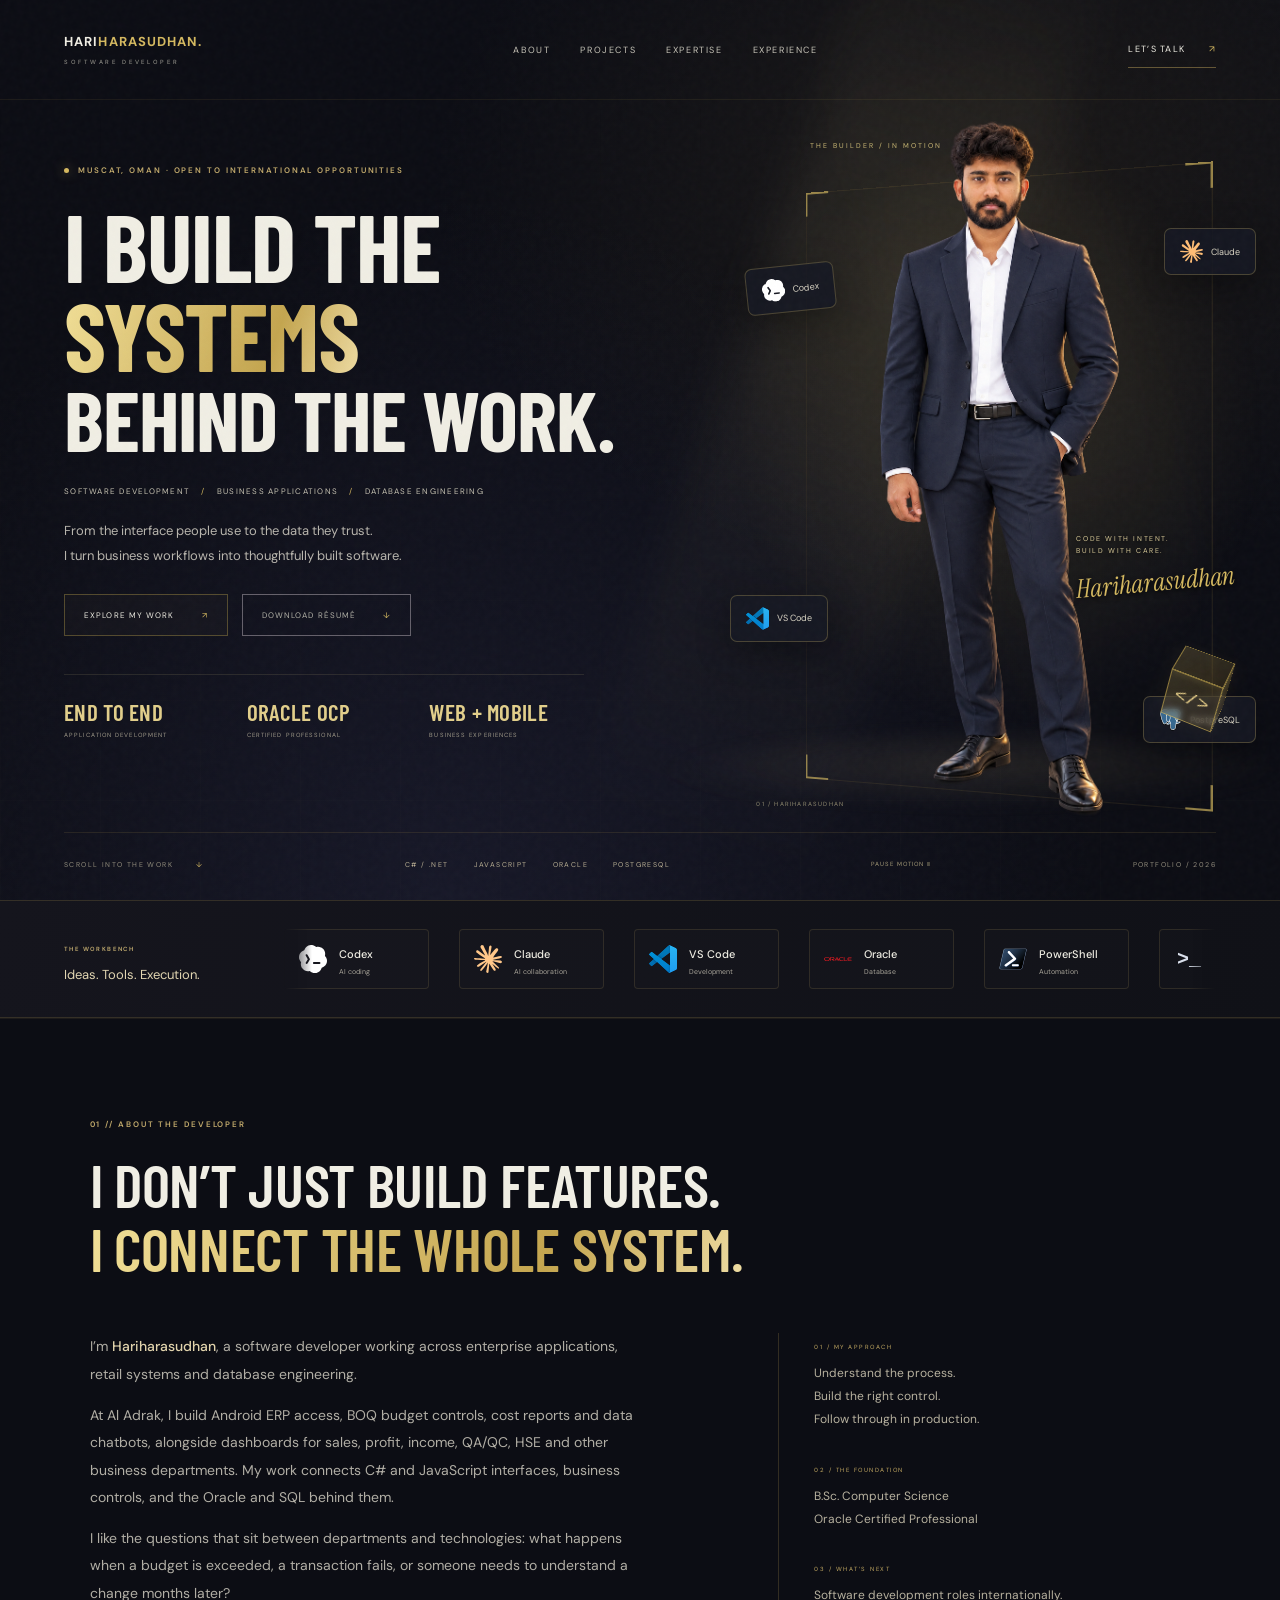
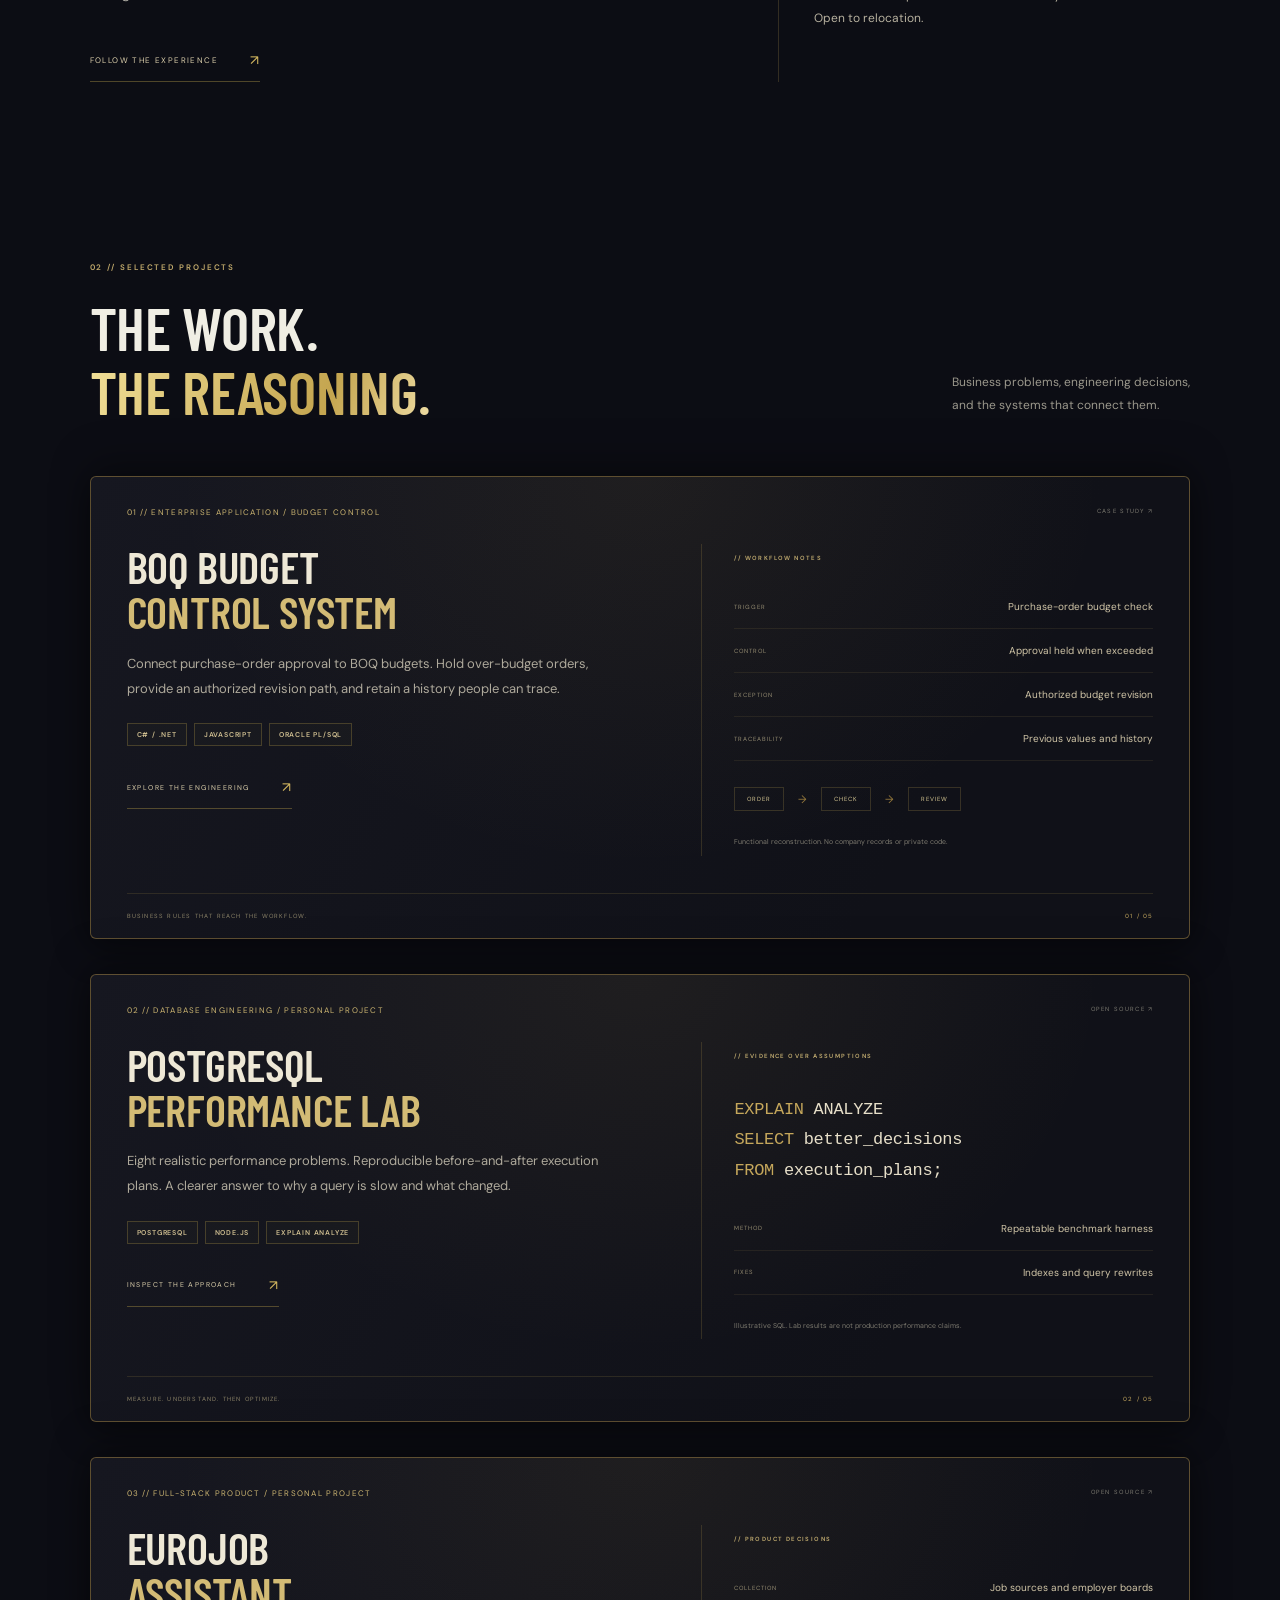
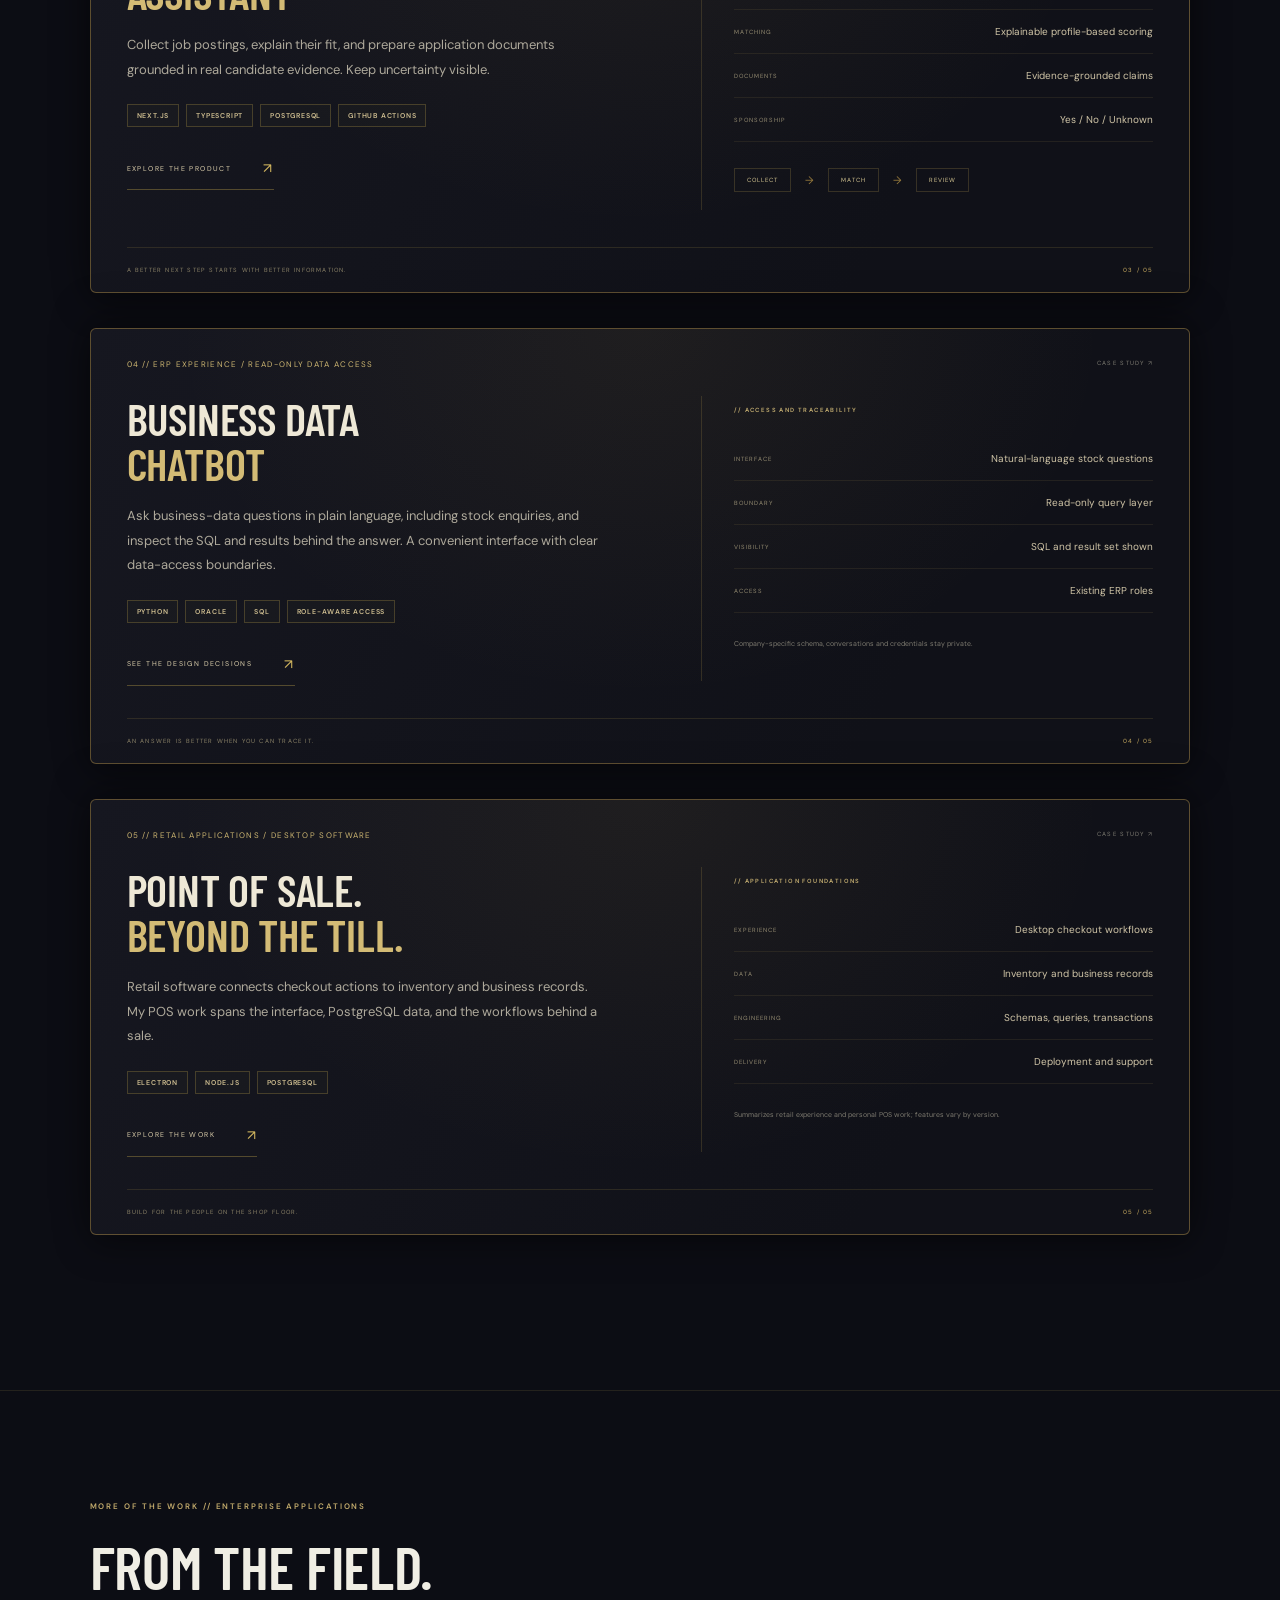
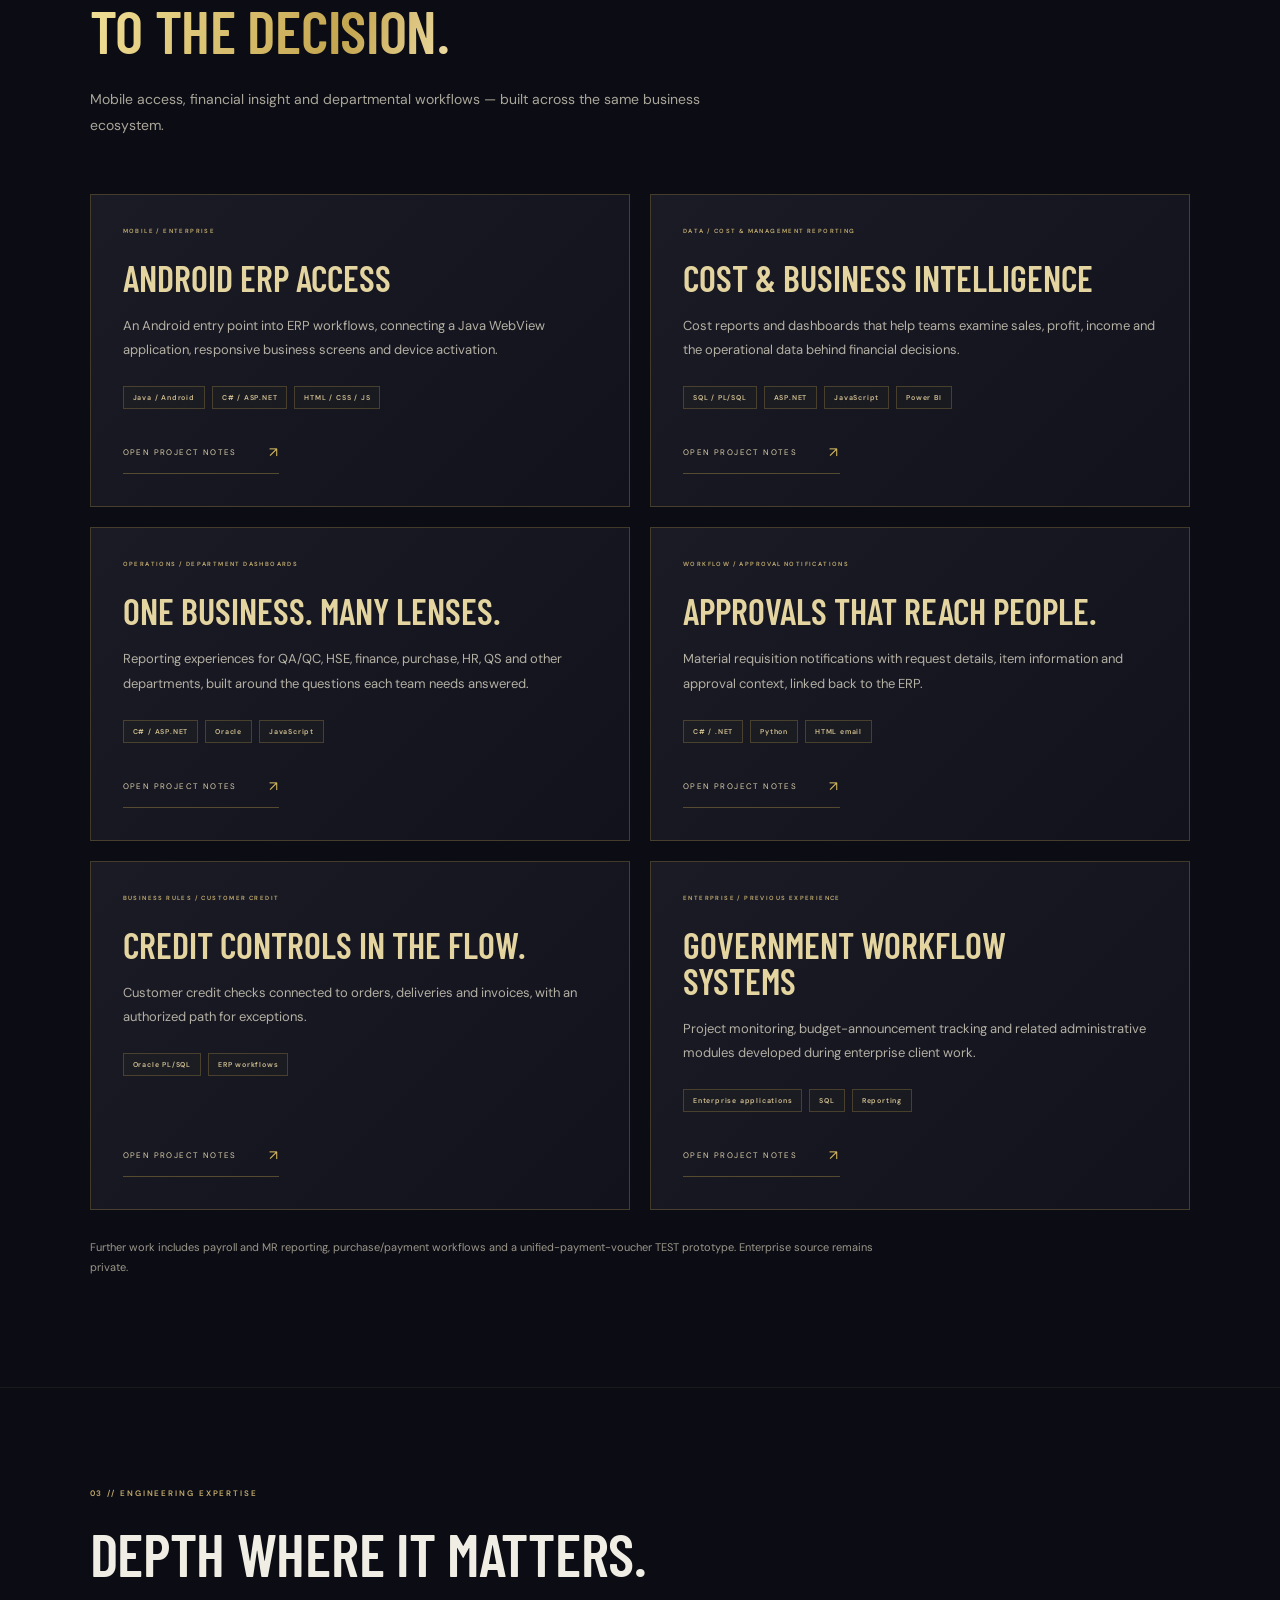
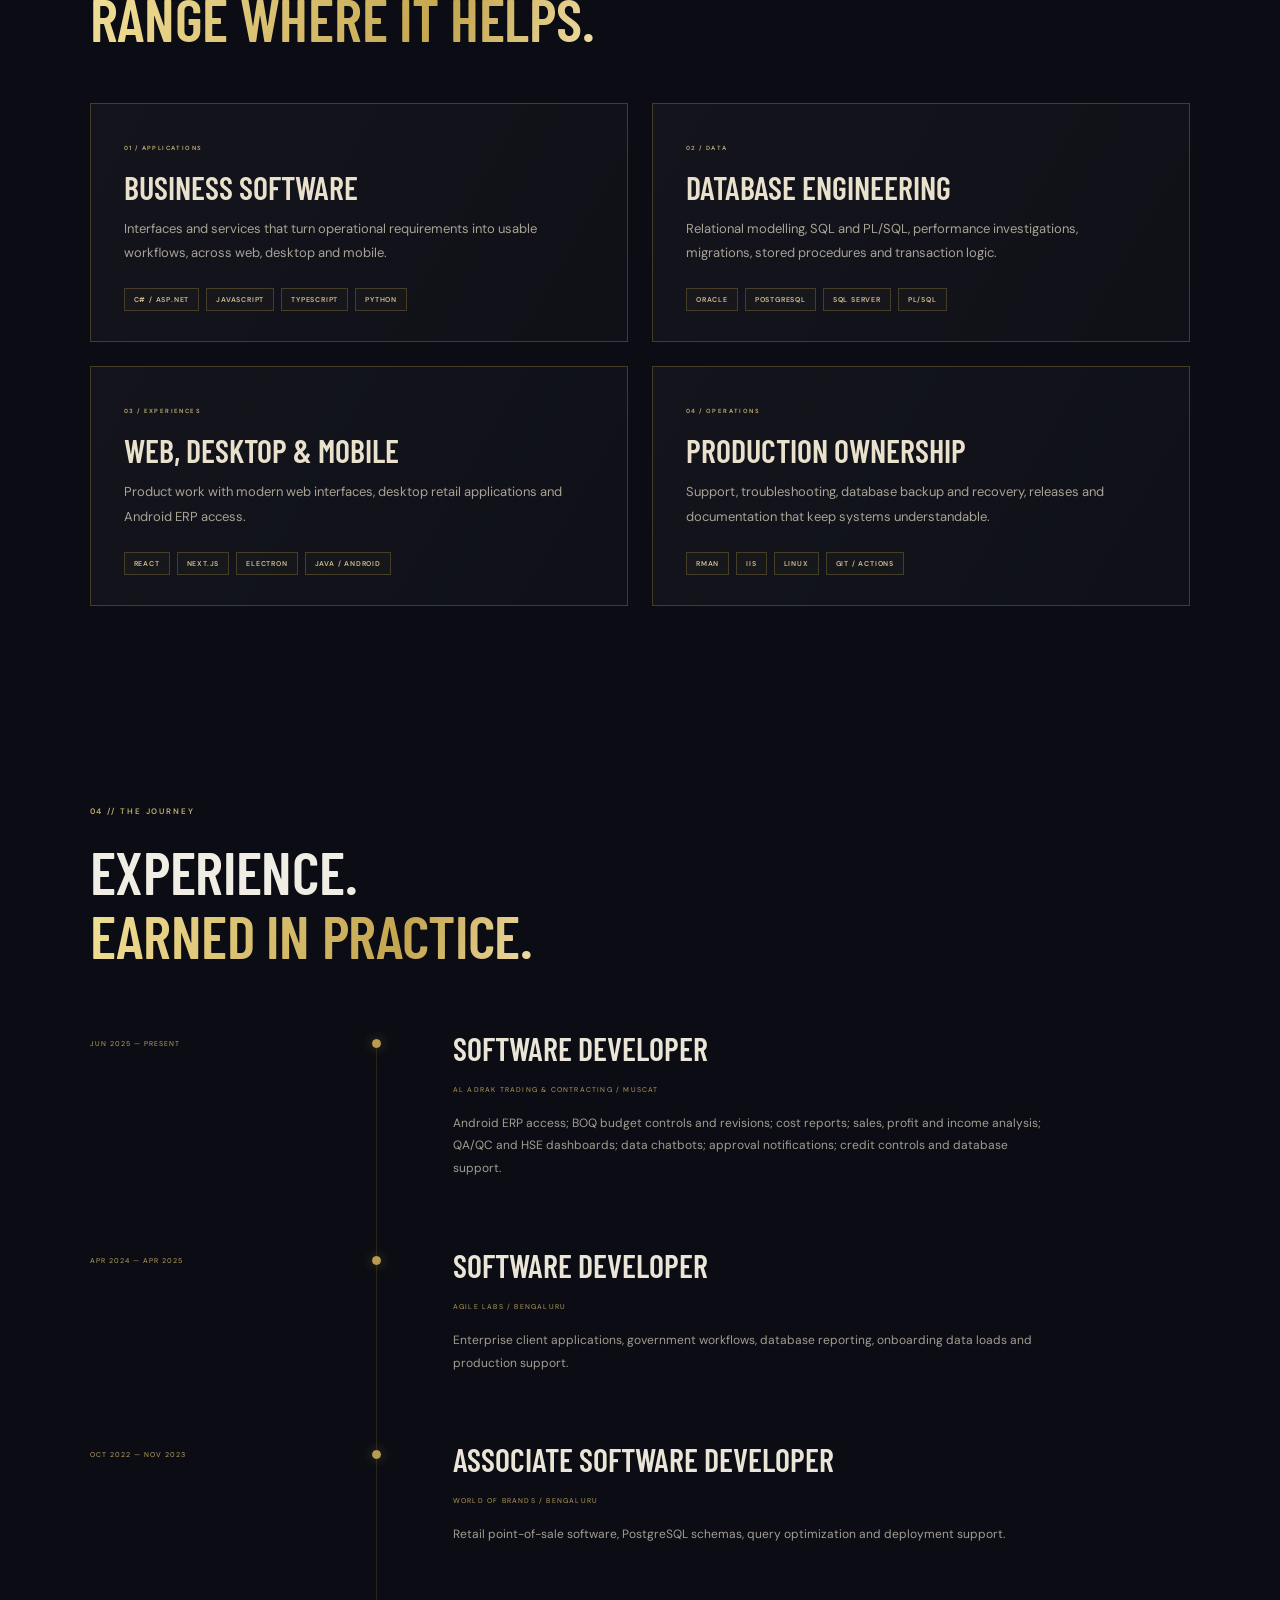
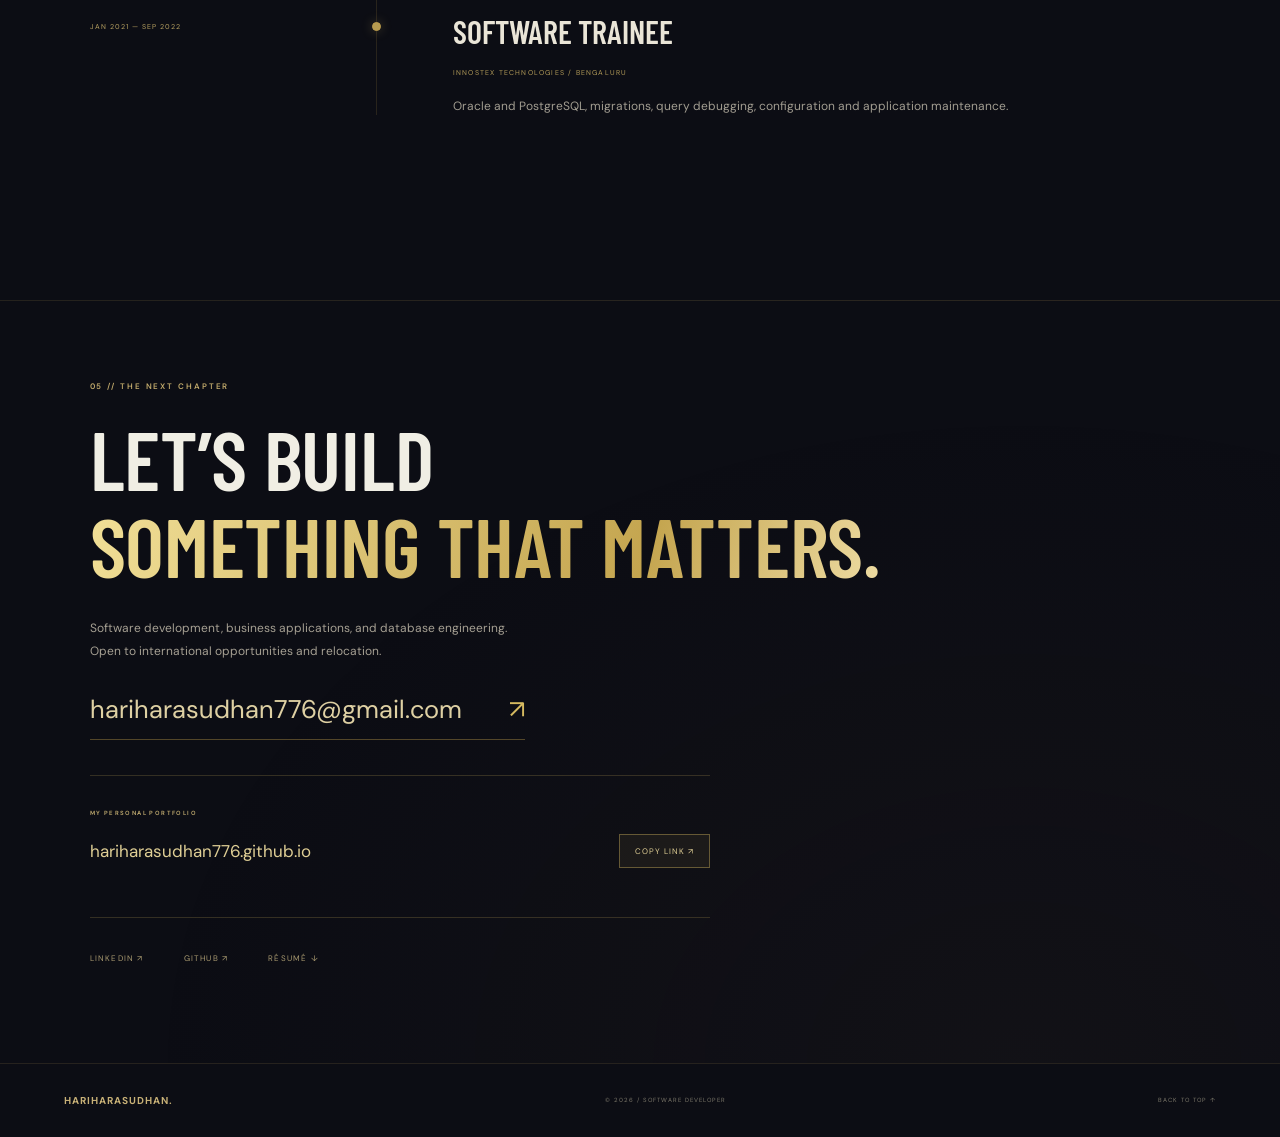
==== commit c987c03e: "Add photographic walking hero and keep full name visible" ====
--- a/stage.html
+++ b/stage.html
@@ -1,7 +1,7 @@
-<!doctype html><html lang="en"><head><meta charset="UTF-8"><meta name="viewport" content="width=device-width, initial-scale=1"><meta name="theme-color" content="#0c0d14"><meta name="description" content="Hariharasudhan — software developer building business applications, ERP workflows and database systems. Selected projects, engineering decisions and experience."><meta property="og:title" content="Hariharasudhan — Software Developer"><meta property="og:description" content="From business problems to software that works. Explore the projects and engineering behind the work."><meta property="og:type" content="website"><meta property="og:url" content="https://hariharasudhan776.github.io/"><meta property="og:site_name" content="Hariharasudhan"><meta property="og:image" content="https://hariharasudhan776.github.io/portrait.png"><meta name="twitter:card" content="summary_large_image"><link rel="canonical" href="https://hariharasudhan776.github.io/"><title>Hariharasudhan — Software Developer</title><link rel="icon" href="icon.svg" type="image/svg+xml"><link rel="stylesheet" href="stage.css?v=personal3"></head><body class="gold-stage"><a class="skip" href="https://hariharasudhan776.github.io/#work">Skip to projects</a><div class="noise" aria-hidden="true"></div><div class="reading-progress" aria-hidden="true"></div>
+<!doctype html><html lang="en"><head><meta charset="UTF-8"><meta name="viewport" content="width=device-width, initial-scale=1"><meta name="theme-color" content="#0c0d14"><meta name="description" content="Hariharasudhan — software developer building business applications, ERP workflows and database systems. Selected projects, engineering decisions and experience."><meta property="og:title" content="Hariharasudhan — Software Developer"><meta property="og:description" content="From business problems to software that works. Explore the projects and engineering behind the work."><meta property="og:type" content="website"><meta property="og:url" content="https://hariharasudhan776.github.io/"><meta property="og:site_name" content="Hariharasudhan"><meta property="og:image" content="https://hariharasudhan776.github.io/portrait.png"><meta name="twitter:card" content="summary_large_image"><link rel="canonical" href="https://hariharasudhan776.github.io/"><title>Hariharasudhan — Software Developer</title><link rel="icon" href="icon.svg" type="image/svg+xml"><link rel="stylesheet" href="stage.css?v=walking1"></head><body class="gold-stage"><a class="skip" href="https://hariharasudhan776.github.io/#work">Skip to projects</a><div class="noise" aria-hidden="true"></div><div class="reading-progress" aria-hidden="true"></div>
 <header class="topbar"><a class="identity" href="https://hariharasudhan776.github.io/#home">HARI<span>HARASUDHAN.</span><small>SOFTWARE DEVELOPER</small></a><nav aria-label="Main navigation"><a href="https://hariharasudhan776.github.io/#about">About</a><a href="https://hariharasudhan776.github.io/#work">Projects</a><a href="https://hariharasudhan776.github.io/#skills">Expertise</a><a href="https://hariharasudhan776.github.io/#experience">Experience</a></nav><details class="mobile-menu"><summary>MENU +</summary><nav aria-label="Mobile navigation"><a href="https://hariharasudhan776.github.io/#about">About</a><a href="https://hariharasudhan776.github.io/#work">Projects</a><a href="https://hariharasudhan776.github.io/#skills">Expertise</a><a href="https://hariharasudhan776.github.io/#experience">Experience</a></nav></details><a class="top-contact" href="mailto:hariharasudhan776@gmail.com">LET’S TALK <span>↗</span></a></header>
 <main><section class="opening" id="home"><div class="stage-grid" aria-hidden="true"></div><div class="spotlight one" aria-hidden="true"></div><div class="spotlight two" aria-hidden="true"></div><div class="opening-copy"><p class="overline reveal"><span class="live-dot"></span> MUSCAT, OMAN · OPEN TO INTERNATIONAL OPPORTUNITIES</p><h1 class="hero-title"><span class="title-line">I BUILD THE</span><span class="title-line gold">SYSTEMS</span><span class="title-line">BEHIND THE WORK.</span></h1><p class="hero-role reveal">SOFTWARE DEVELOPMENT <i>/</i> BUSINESS APPLICATIONS <i>/</i> DATABASE ENGINEERING</p><p class="hero-description reveal">From the interface people use to the data they trust.<br>I turn business workflows into thoughtfully built software.</p><div class="opening-actions reveal"><a class="outline-button" href="https://hariharasudhan776.github.io/#work">EXPLORE MY WORK <span>↗</span></a><a class="outline-button subtle" href="https://hariharasudhan776.github.io/Hariharasudhan_Resume.pdf" target="_blank" rel="noopener">DOWNLOAD RÉSUMÉ <span>↓</span></a></div><div class="credentials reveal"><div><strong>END TO END</strong><span>APPLICATION DEVELOPMENT</span></div><div><strong>ORACLE OCP</strong><span>CERTIFIED PROFESSIONAL</span></div><div><strong>WEB + MOBILE</strong><span>BUSINESS EXPERIENCES</span></div></div></div>
-<div class="portrait-stage"><div class="hero-tools" aria-label="AI and development tools"><span class="hero-tool tool-a"><img src="assets/codex.svg" alt="">Codex</span><span class="hero-tool tool-b"><img src="assets/claude.svg" alt="">Claude</span><span class="hero-tool tool-c"><img src="assets/vscode.svg" alt="">VS Code</span><span class="hero-tool tool-d"><img src="assets/postgresql.svg" alt="">PostgreSQL</span></div><span class="scene-caption">THE PERSON BEHIND THE BUILD</span><div class="portrait-frame" aria-hidden="true"><i></i><i></i><i></i><i></i></div><div class="portrait-halo" aria-hidden="true"></div><div class="portrait-floor" aria-hidden="true"></div><img class="stage-portrait" src="portrait-stage.png" alt="Editorial portrait of Hariharasudhan" width="1024" height="1536" fetchpriority="high"><div class="portrait-tag"><span>CODE WITH INTENT.</span><span>BUILD WITH CARE.</span><em>Hariharasudhan</em></div><div class="floating-code" aria-hidden="true"><div class="cube-face front">&lt;/&gt;</div><div class="cube-face side"></div><div class="cube-face top"></div></div><span class="portrait-coordinate">01 / HARIHARASUDHAN</span></div>
+<div class="portrait-stage"><video id="portrait-video" class="stage-video" data-src="assets/hariharasudhan-walking.mp4" poster="portrait-stage.png" muted loop playsinline preload="none" aria-label="Animated photographic portrait of Hariharasudhan walking"></video><div class="hero-tools" aria-label="AI and development tools"><span class="hero-tool tool-a"><img src="assets/codex.svg" alt="">Codex</span><span class="hero-tool tool-b"><img src="assets/claude.svg" alt="">Claude</span><span class="hero-tool tool-c"><img src="assets/vscode.svg" alt="">VS Code</span><span class="hero-tool tool-d"><img src="assets/postgresql.svg" alt="">PostgreSQL</span></div><span class="scene-caption">THE BUILDER / IN MOTION</span><div class="portrait-frame" aria-hidden="true"><i></i><i></i><i></i><i></i></div><div class="portrait-halo" aria-hidden="true"></div><div class="portrait-floor" aria-hidden="true"></div><img class="stage-portrait" src="portrait-stage.png" alt="Editorial portrait of Hariharasudhan" width="1024" height="1536" fetchpriority="high"><div class="portrait-tag"><span>CODE WITH INTENT.</span><span>BUILD WITH CARE.</span><em>Hariharasudhan</em></div><div class="floating-code" aria-hidden="true"><div class="cube-face front">&lt;/&gt;</div><div class="cube-face side"></div><div class="cube-face top"></div></div><span class="portrait-coordinate">01 / HARIHARASUDHAN</span></div>
 <div class="opening-bottom"><span>SCROLL INTO THE WORK <b>↓</b></span><div><span>C# / .NET</span><span>JAVASCRIPT</span><span>ORACLE</span><span>POSTGRESQL</span></div><button id="motion-toggle" class="motion-button" aria-pressed="false" type="button">PAUSE MOTION Ⅱ</button><span>PORTFOLIO / 2026</span></div></section>
 <section class="tool-studio" aria-label="Tools I work with"><div class="tool-studio-intro"><span class="small-label">THE WORKBENCH</span><p>Ideas. Tools. Execution.</p></div><div class="tool-window"><div class="tool-track"><div class="tool-token"><img src="assets/codex.svg" alt="" width="30" height="30"><div><strong>Codex</strong><small>AI coding</small></div></div><div class="tool-token"><img src="assets/claude.svg" alt="" width="30" height="30"><div><strong>Claude</strong><small>AI collaboration</small></div></div><div class="tool-token"><img src="assets/vscode.svg" alt="" width="30" height="30"><div><strong>VS Code</strong><small>Development</small></div></div><div class="tool-token"><img src="assets/oracle.svg" alt="" width="30" height="30"><div><strong>Oracle</strong><small>Database</small></div></div><div class="tool-token"><img src="assets/powershell.svg" alt="" width="30" height="30"><div><strong>PowerShell</strong><small>Automation</small></div></div><div class="tool-token"><span class="tool-glyph cmd" aria-hidden="true">&gt;_</span><div><strong>CMD</strong><small>Terminal</small></div></div><div class="tool-token"><span class="tool-glyph toad" aria-hidden="true">DB</span><div><strong>Toad</strong><small>Database tools</small></div></div><div class="tool-token"><img src="assets/postgresql.svg" alt="" width="30" height="30"><div><strong>pgAdmin</strong><small>PostgreSQL tools</small></div></div><div class="tool-clone" aria-hidden="true"><div class="tool-token"><img src="assets/codex.svg" alt="" width="30" height="30"><div><strong>Codex</strong><small>AI coding</small></div></div><div class="tool-token"><img src="assets/claude.svg" alt="" width="30" height="30"><div><strong>Claude</strong><small>AI collaboration</small></div></div><div class="tool-token"><img src="assets/vscode.svg" alt="" width="30" height="30"><div><strong>VS Code</strong><small>Development</small></div></div><div class="tool-token"><img src="assets/oracle.svg" alt="" width="30" height="30"><div><strong>Oracle</strong><small>Database</small></div></div><div class="tool-token"><img src="assets/powershell.svg" alt="" width="30" height="30"><div><strong>PowerShell</strong><small>Automation</small></div></div><div class="tool-token"><span class="tool-glyph cmd" aria-hidden="true">&gt;_</span><div><strong>CMD</strong><small>Terminal</small></div></div><div class="tool-token"><span class="tool-glyph toad" aria-hidden="true">DB</span><div><strong>Toad</strong><small>Database tools</small></div></div><div class="tool-token"><img src="assets/postgresql.svg" alt="" width="30" height="30"><div><strong>pgAdmin</strong><small>PostgreSQL tools</small></div></div></div></div></div></section><section class="about-panel shell" id="about"><div class="section-intro reveal"><p class="overline">01 // ABOUT THE DEVELOPER</p><h2>I DON’T JUST BUILD FEATURES.<br><span class="gold">I CONNECT THE WHOLE SYSTEM.</span></h2></div><div class="about-grid"><div class="about-story reveal"><p>I’m <strong>Hariharasudhan</strong>, a software developer working across enterprise applications, retail systems and database engineering.</p><p>At Al Adrak, I build Android ERP access, BOQ budget controls, cost reports and data chatbots, alongside dashboards for sales, profit, income, QA/QC, HSE and other business departments. My work connects C# and JavaScript interfaces, business controls, and the Oracle and SQL behind them.</p><p>I like the questions that sit between departments and technologies: what happens when a budget is exceeded, a transaction fails, or someone needs to understand a change months later?</p><a class="inline-link" href="https://hariharasudhan776.github.io/#experience">FOLLOW THE EXPERIENCE <span>↗</span></a></div><aside class="about-notes reveal"><div><span>01 / MY APPROACH</span><p>Understand the process.<br>Build the right control.<br>Follow through in production.</p></div><div><span>02 / THE FOUNDATION</span><p>B.Sc. Computer Science<br>Oracle Certified Professional</p></div><div><span>03 / WHAT’S NEXT</span><p>Software development roles internationally.<br>Open to relocation.</p></div></aside></div></section>
 <section class="work-panel shell" id="work"><div class="section-intro reveal"><p class="overline">02 // SELECTED PROJECTS</p><div class="heading-row"><h2>THE WORK.<br><span class="gold">THE REASONING.</span></h2><p>Business problems, engineering decisions,<br>and the systems that connect them.</p></div></div><div class="stacked-projects">
@@ -16,4 +16,4 @@
 <section class="project-library shell" id="more-work"><div class="section-intro reveal"><p class="overline">MORE OF THE WORK // ENTERPRISE APPLICATIONS</p><h2>FROM THE FIELD.<br><span class="gold">TO THE DECISION.</span></h2><p class="library-intro">Mobile access, financial insight and departmental workflows — built across the same business ecosystem.</p></div><div class="library-grid"><article class="library-card reveal"><span class="small-label">MOBILE / ENTERPRISE</span><h3>ANDROID ERP ACCESS</h3><p>An Android entry point into ERP workflows, connecting a Java WebView application, responsive business screens and device activation.</p><div class="tech-tags"><span>Java / Android</span><span>C# / ASP.NET</span><span>HTML / CSS / JS</span></div><button class="inline-link" data-open="android">OPEN PROJECT NOTES <span>↗</span></button></article><article class="library-card reveal"><span class="small-label">DATA / COST & MANAGEMENT REPORTING</span><h3>COST & BUSINESS INTELLIGENCE</h3><p>Cost reports and dashboards that help teams examine sales, profit, income and the operational data behind financial decisions.</p><div class="tech-tags"><span>SQL / PL/SQL</span><span>ASP.NET</span><span>JavaScript</span><span>Power BI</span></div><button class="inline-link" data-open="reports">OPEN PROJECT NOTES <span>↗</span></button></article><article class="library-card reveal"><span class="small-label">OPERATIONS / DEPARTMENT DASHBOARDS</span><h3>ONE BUSINESS. MANY LENSES.</h3><p>Reporting experiences for QA/QC, HSE, finance, purchase, HR, QS and other departments, built around the questions each team needs answered.</p><div class="tech-tags"><span>C# / ASP.NET</span><span>Oracle</span><span>JavaScript</span></div><button class="inline-link" data-open="departments">OPEN PROJECT NOTES <span>↗</span></button></article><article class="library-card reveal"><span class="small-label">WORKFLOW / APPROVAL NOTIFICATIONS</span><h3>APPROVALS THAT REACH PEOPLE.</h3><p>Material requisition notifications with request details, item information and approval context, linked back to the ERP.</p><div class="tech-tags"><span>C# / .NET</span><span>Python</span><span>HTML email</span></div><button class="inline-link" data-open="notifications">OPEN PROJECT NOTES <span>↗</span></button></article><article class="library-card reveal"><span class="small-label">BUSINESS RULES / CUSTOMER CREDIT</span><h3>CREDIT CONTROLS IN THE FLOW.</h3><p>Customer credit checks connected to orders, deliveries and invoices, with an authorized path for exceptions.</p><div class="tech-tags"><span>Oracle PL/SQL</span><span>ERP workflows</span></div><button class="inline-link" data-open="credit">OPEN PROJECT NOTES <span>↗</span></button></article><article class="library-card reveal"><span class="small-label">ENTERPRISE / PREVIOUS EXPERIENCE</span><h3>GOVERNMENT WORKFLOW SYSTEMS</h3><p>Project monitoring, budget-announcement tracking and related administrative modules developed during enterprise client work.</p><div class="tech-tags"><span>Enterprise applications</span><span>SQL</span><span>Reporting</span></div><button class="inline-link" data-open="government">OPEN PROJECT NOTES <span>↗</span></button></article></div><p class="library-footnote">Further work includes payroll and MR reporting, purchase/payment workflows and a unified-payment-voucher TEST prototype. Enterprise source remains private.</p></section><section class="skills-panel shell" id="skills"><div class="section-intro reveal"><p class="overline">03 // ENGINEERING EXPERTISE</p><h2>DEPTH WHERE IT MATTERS.<br><span class="gold">RANGE WHERE IT HELPS.</span></h2></div><div class="expertise-grid"><article class="expertise-card reveal"><span class="small-label">01 / APPLICATIONS</span><h3>BUSINESS SOFTWARE</h3><p>Interfaces and services that turn operational requirements into usable workflows, across web, desktop and mobile.</p><div class="tech-tags"><span>C# / ASP.NET</span><span>JAVASCRIPT</span><span>TYPESCRIPT</span><span>PYTHON</span></div></article><article class="expertise-card reveal"><span class="small-label">02 / DATA</span><h3>DATABASE ENGINEERING</h3><p>Relational modelling, SQL and PL/SQL, performance investigations, migrations, stored procedures and transaction logic.</p><div class="tech-tags"><span>ORACLE</span><span>POSTGRESQL</span><span>SQL SERVER</span><span>PL/SQL</span></div></article><article class="expertise-card reveal"><span class="small-label">03 / EXPERIENCES</span><h3>WEB, DESKTOP & MOBILE</h3><p>Product work with modern web interfaces, desktop retail applications and Android ERP access.</p><div class="tech-tags"><span>REACT</span><span>NEXT.JS</span><span>ELECTRON</span><span>JAVA / ANDROID</span></div></article><article class="expertise-card reveal"><span class="small-label">04 / OPERATIONS</span><h3>PRODUCTION OWNERSHIP</h3><p>Support, troubleshooting, database backup and recovery, releases and documentation that keep systems understandable.</p><div class="tech-tags"><span>RMAN</span><span>IIS</span><span>LINUX</span><span>GIT / ACTIONS</span></div></article></div></section>
 <section class="experience-panel shell" id="experience"><div class="section-intro reveal"><p class="overline">04 // THE JOURNEY</p><h2>EXPERIENCE.<br><span class="gold">EARNED IN PRACTICE.</span></h2></div><div class="career-line"><article class="career-row reveal"><p>JUN 2025 — PRESENT</p><span class="career-node"></span><div><h3>SOFTWARE DEVELOPER</h3><span>AL ADRAK TRADING & CONTRACTING / MUSCAT</span><p>Android ERP access; BOQ budget controls and revisions; cost reports; sales, profit and income analysis; QA/QC and HSE dashboards; data chatbots; approval notifications; credit controls and database support.</p></div></article><article class="career-row reveal"><p>APR 2024 — APR 2025</p><span class="career-node"></span><div><h3>SOFTWARE DEVELOPER</h3><span>AGILE LABS / BENGALURU</span><p>Enterprise client applications, government workflows, database reporting, onboarding data loads and production support.</p></div></article><article class="career-row reveal"><p>OCT 2022 — NOV 2023</p><span class="career-node"></span><div><h3>ASSOCIATE SOFTWARE DEVELOPER</h3><span>WORLD OF BRANDS / BENGALURU</span><p>Retail point-of-sale software, PostgreSQL schemas, query optimization and deployment support.</p></div></article><article class="career-row reveal"><p>JAN 2021 — SEP 2022</p><span class="career-node"></span><div><h3>SOFTWARE TRAINEE</h3><span>INNOSTEX TECHNOLOGIES / BENGALURU</span><p>Oracle and PostgreSQL, migrations, query debugging, configuration and application maintenance.</p></div></article></div></section>
 <section class="contact-panel shell" id="contact"><p class="overline reveal">05 // THE NEXT CHAPTER</p><h2 class="reveal">LET’S BUILD<br><span class="gold">SOMETHING THAT MATTERS.</span></h2><p class="contact-description reveal">Software development, business applications, and database engineering.<br>Open to international opportunities and relocation.</p><a class="contact-email reveal" href="mailto:hariharasudhan776@gmail.com">hariharasudhan776@gmail.com <span>↗</span></a><div class="personal-address reveal"><span class="small-label">MY PERSONAL PORTFOLIO</span><div><a href="https://hariharasudhan776.github.io/">hariharasudhan776.github.io</a><button id="copy-portfolio" type="button">COPY LINK ↗</button></div><p id="copy-status" role="status" aria-live="polite"></p></div><div class="contact-links reveal"><a href="https://www.linkedin.com/in/hari-hara-sudhan-115341188" target="_blank" rel="noopener">LINKEDIN ↗</a><a href="https://github.com/Hariharasudhan776" target="_blank" rel="noopener">GITHUB ↗</a><a href="https://hariharasudhan776.github.io/Hariharasudhan_Resume.pdf" target="_blank" rel="noopener">RÉSUMÉ ↓</a></div></section></main>
-<footer><a class="identity" href="https://hariharasudhan776.github.io/#home">HARIHARASUDHAN.</a><span>© <span id="year">2026</span> / SOFTWARE DEVELOPER</span><a href="https://hariharasudhan776.github.io/#home">BACK TO TOP ↑</a></footer><dialog id="case-dialog" aria-labelledby="case-title"><button class="dialog-close" aria-label="Close case study" autofocus>CLOSE ×</button><div id="case-content"></div></dialog><script src="stage.js?v=personal3" defer></script></body></html>
+<footer><a class="identity" href="https://hariharasudhan776.github.io/#home">HARIHARASUDHAN.</a><span>© <span id="year">2026</span> / SOFTWARE DEVELOPER</span><a href="https://hariharasudhan776.github.io/#home">BACK TO TOP ↑</a></footer><dialog id="case-dialog" aria-labelledby="case-title"><button class="dialog-close" aria-label="Close case study" autofocus>CLOSE ×</button><div id="case-content"></div></dialog><script src="stage.js?v=walking1" defer></script><script src="portrait-video.js?v=walking1" defer></script></body></html>
--- a/stage.css
+++ b/stage.css
@@ -15,3 +15,8 @@
 @media(min-width:721px) and (max-width:1024px){.hero-tools{right:8%}.tool-a{left:15%;top:10%}.tool-b{right:10%;top:23%}.tool-c{left:14%;bottom:19%}.tool-d{right:10%;bottom:8%}.portrait-tag{right:10%;top:61%}.portrait-tag em{font-size:20px}.portrait-tag span{font-size:5px}.floating-code{display:none}}
 
 .personal-address{margin:35px 0 28px;padding:23px 0;border-top:1px solid #d5b96033;border-bottom:1px solid #d5b96033;max-width:620px}.personal-address>div{display:flex;align-items:center;gap:25px;justify-content:space-between;margin-top:14px}.personal-address a{font-size:17px;color:#dfce95;overflow-wrap:anywhere}.personal-address button{background:#d5b96010;color:#dfce95;border:1px solid #d5b96066;padding:11px 15px;font-size:8px;letter-spacing:1px;white-space:nowrap}.personal-address button:hover{background:#d5b96022}.personal-address p{font-size:10px;color:#ada998;margin:12px 0 0;min-height:14px}@media(max-width:720px){.personal-address a{font-size:12px}.personal-address>div{gap:12px}.personal-address button{font-size:7px;padding:10px}.personal-address{padding:20px 0}.personal-address p{font-size:9px}}
+
+/* The generated photographic walking clip replaces the still only after playback starts. */
+.stage-video{position:absolute;inset:0;width:100%;height:100%;object-fit:contain;object-position:center bottom;opacity:0;z-index:2;pointer-events:none;transition:opacity .45s ease;mask-image:linear-gradient(90deg,transparent,#000 20%,#000 80%,transparent);-webkit-mask-image:linear-gradient(90deg,transparent,#000 20%,#000 80%,transparent)}.has-walking-video .stage-video{opacity:1}.has-walking-video .stage-portrait{opacity:0;visibility:hidden}.has-walking-video .floating-code{display:none}.has-walking-video .portrait-coordinate{z-index:4}@media(prefers-reduced-motion:reduce){.stage-video{display:none}.has-walking-video .stage-portrait{opacity:1;visibility:visible}}
+.stage-video{inset:0 auto auto 50%;width:auto;height:92%;aspect-ratio:9/16;max-width:100%;padding:0;transform:translateX(-50%);mask-image:linear-gradient(90deg,transparent,#000 10%,#000 90%,transparent),linear-gradient(180deg,transparent,#000 3%,#000 96%,transparent);-webkit-mask-image:linear-gradient(90deg,transparent,#000 10%,#000 90%,transparent),linear-gradient(180deg,transparent,#000 3%,#000 96%,transparent);mask-composite:intersect}
+.portrait-tag{right:clamp(16px,2.4vw,34px);width:max-content;max-width:calc(100% - 32px)}.portrait-tag em{white-space:nowrap;font-size:clamp(18px,2vw,27px);transform:rotate(-5deg);transform-origin:center;line-height:1.3}@media(max-width:720px){.portrait-tag{right:16px;max-width:calc(100% - 32px);top:60%}.portrait-tag em{font-size:18px}}
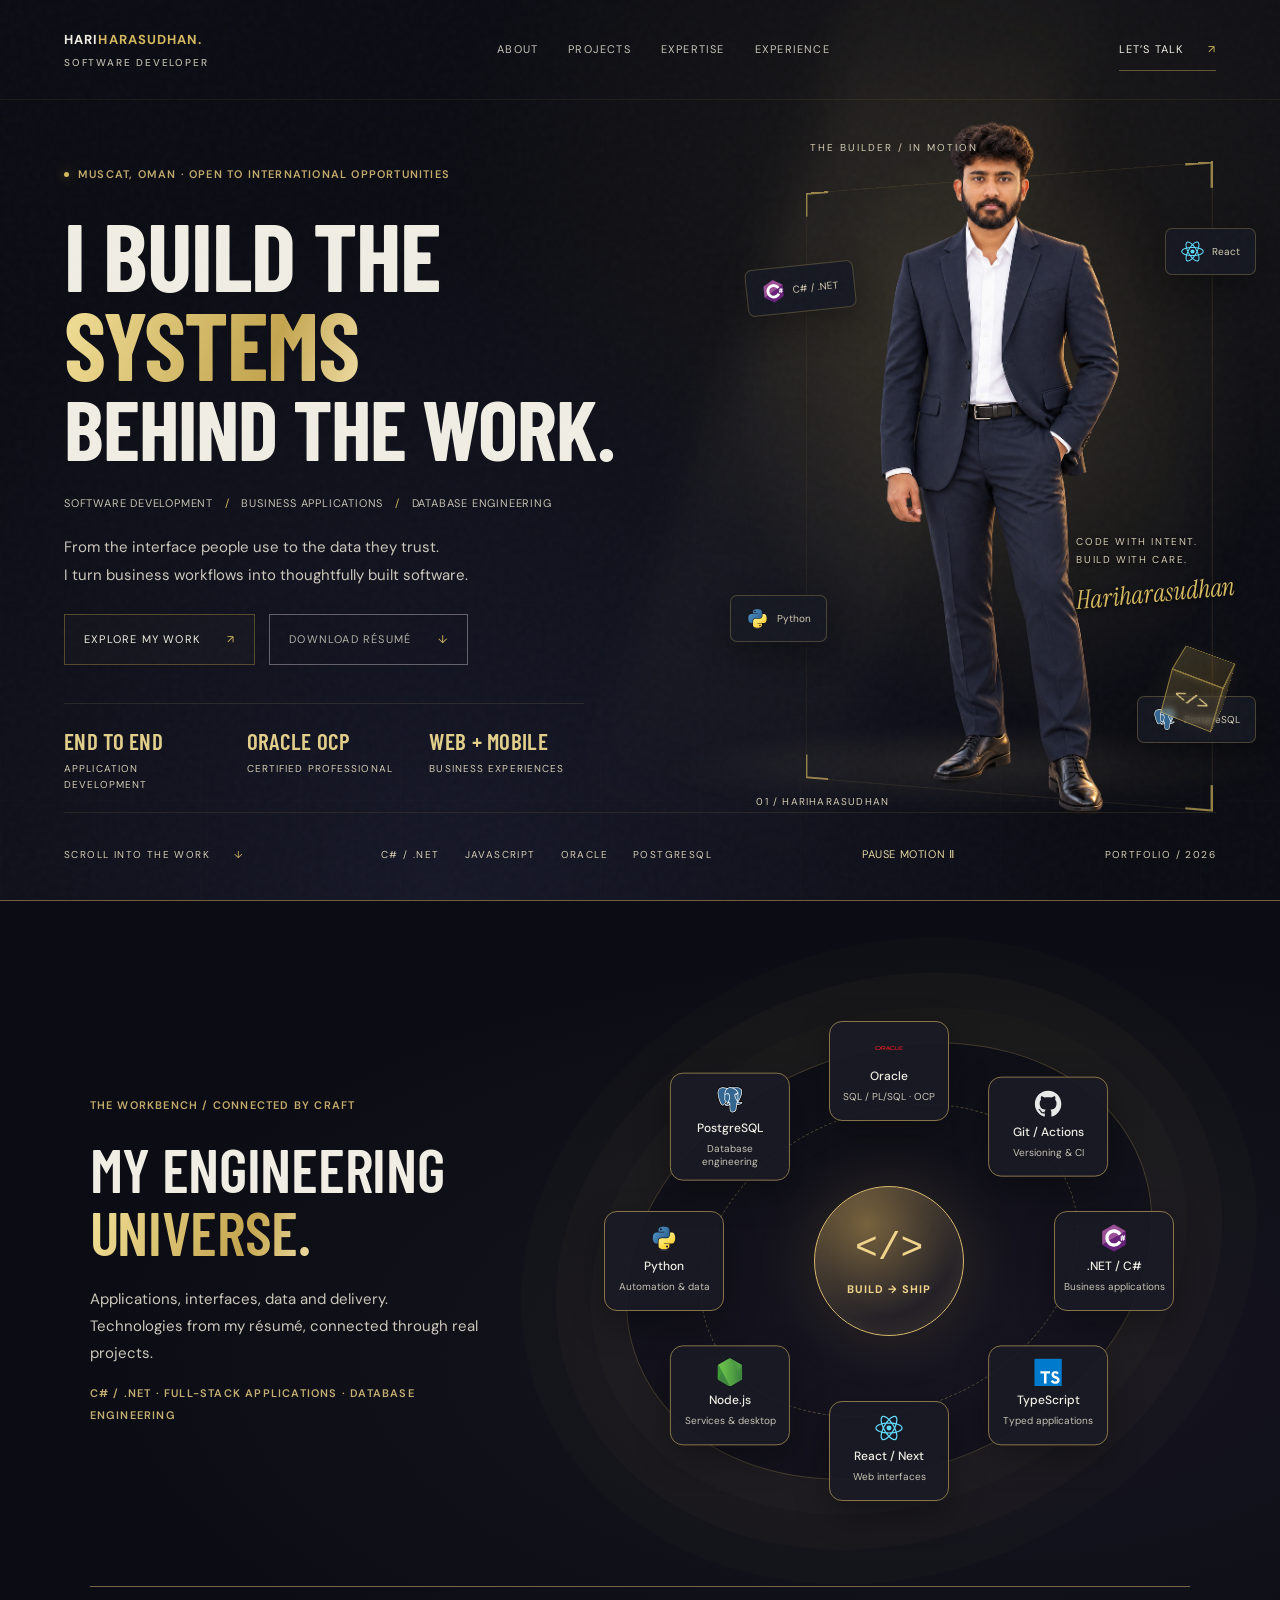
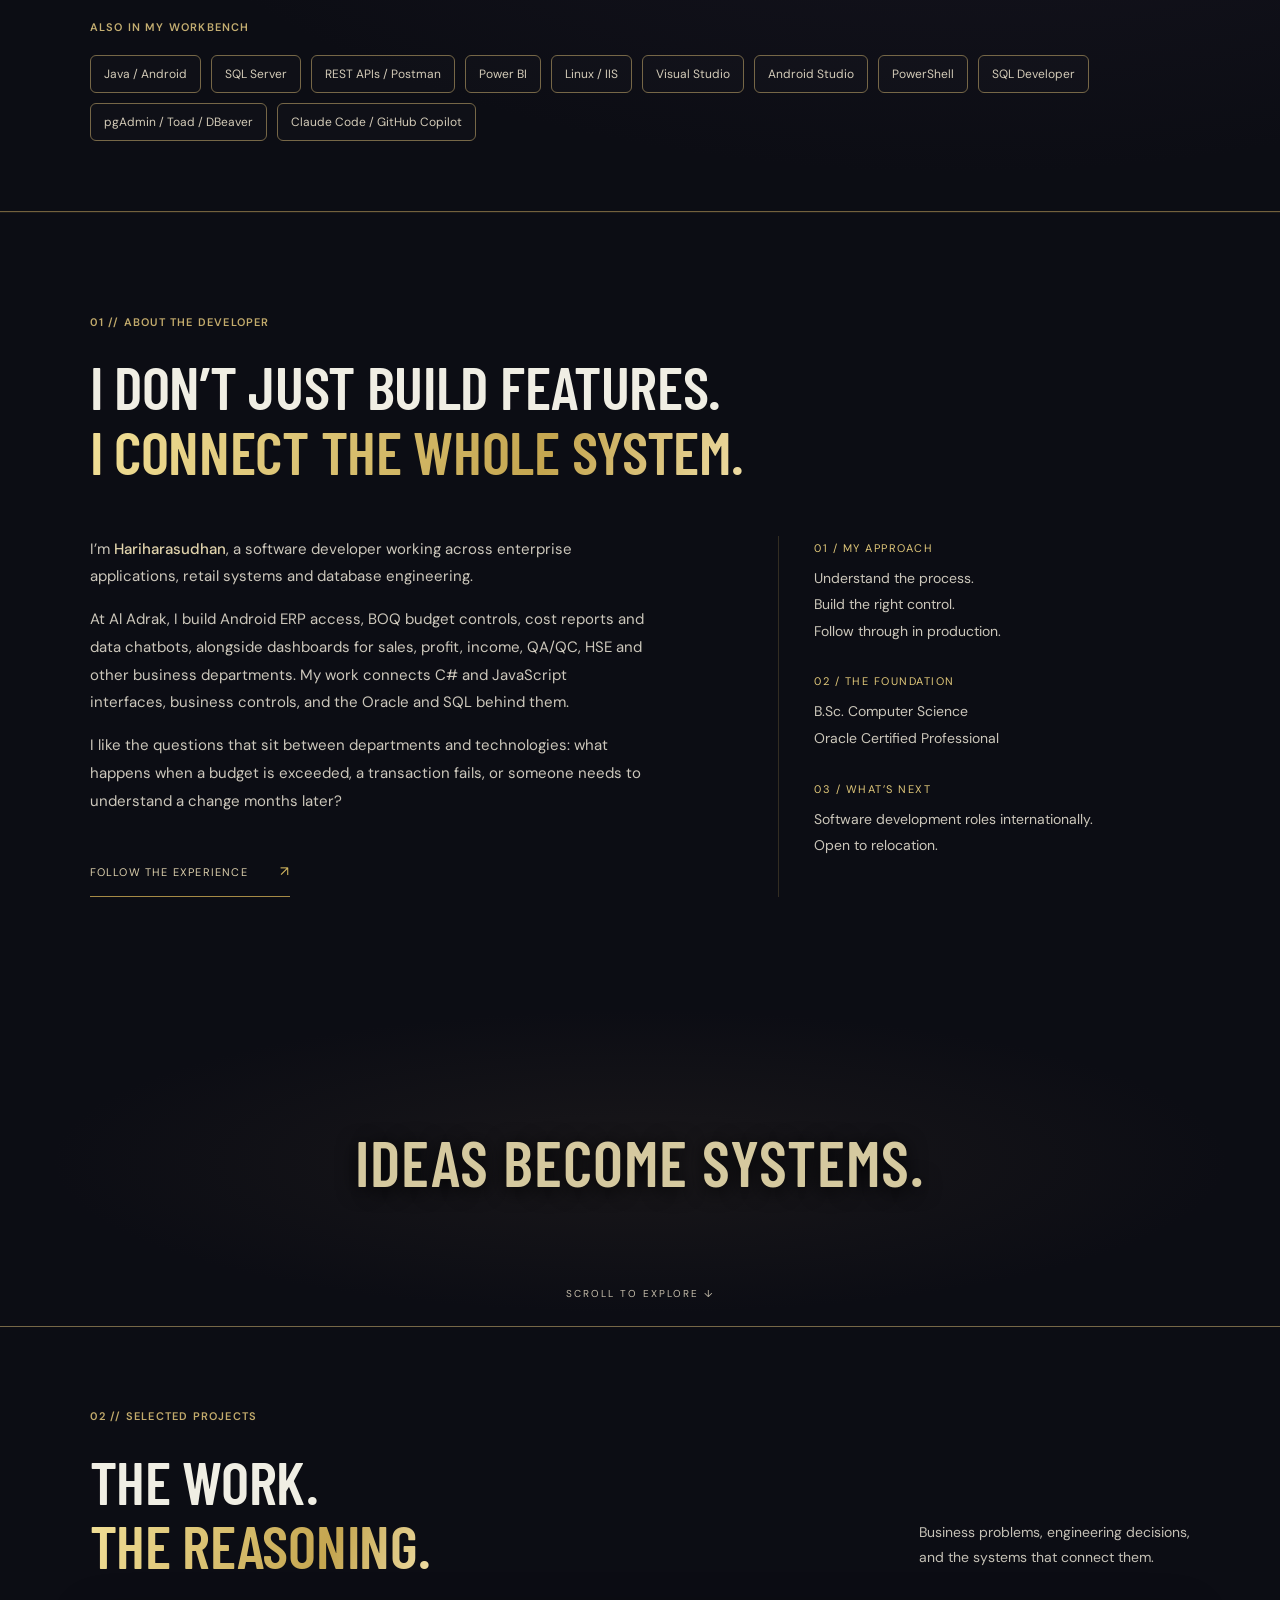
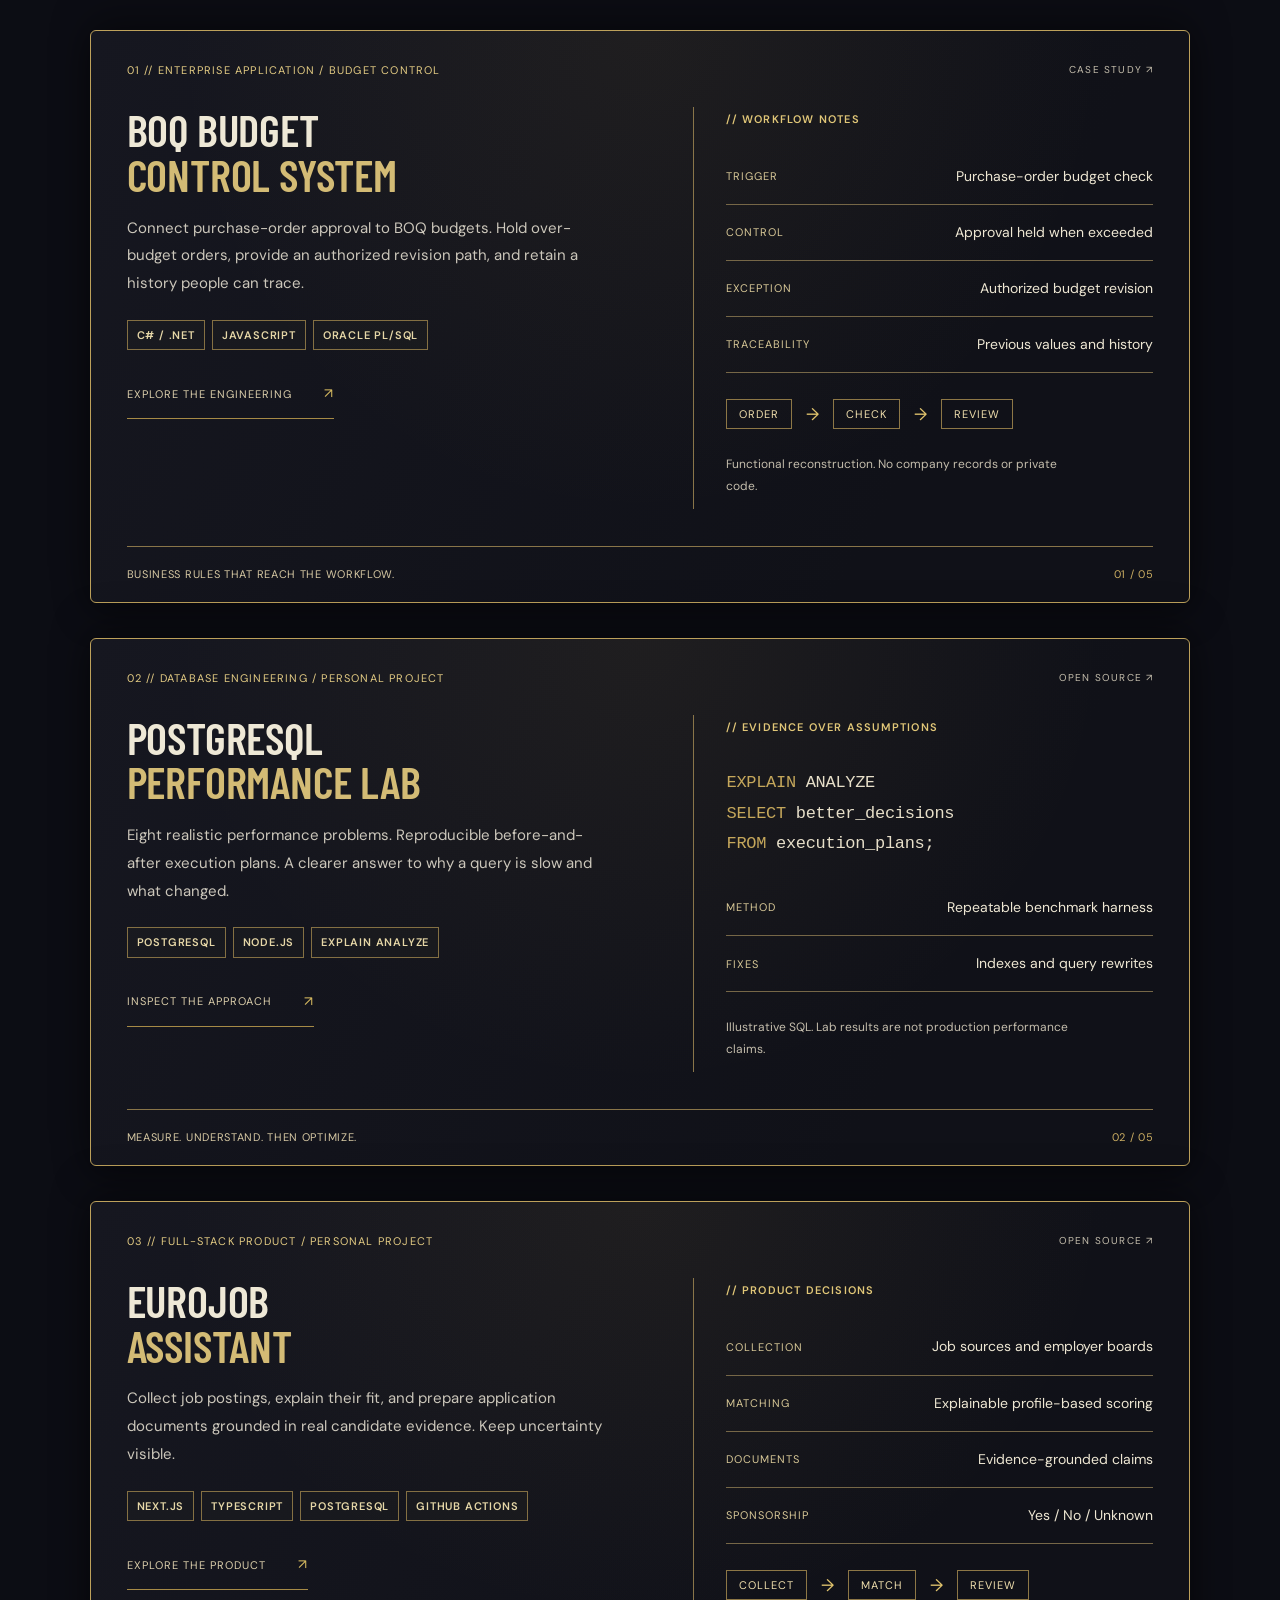
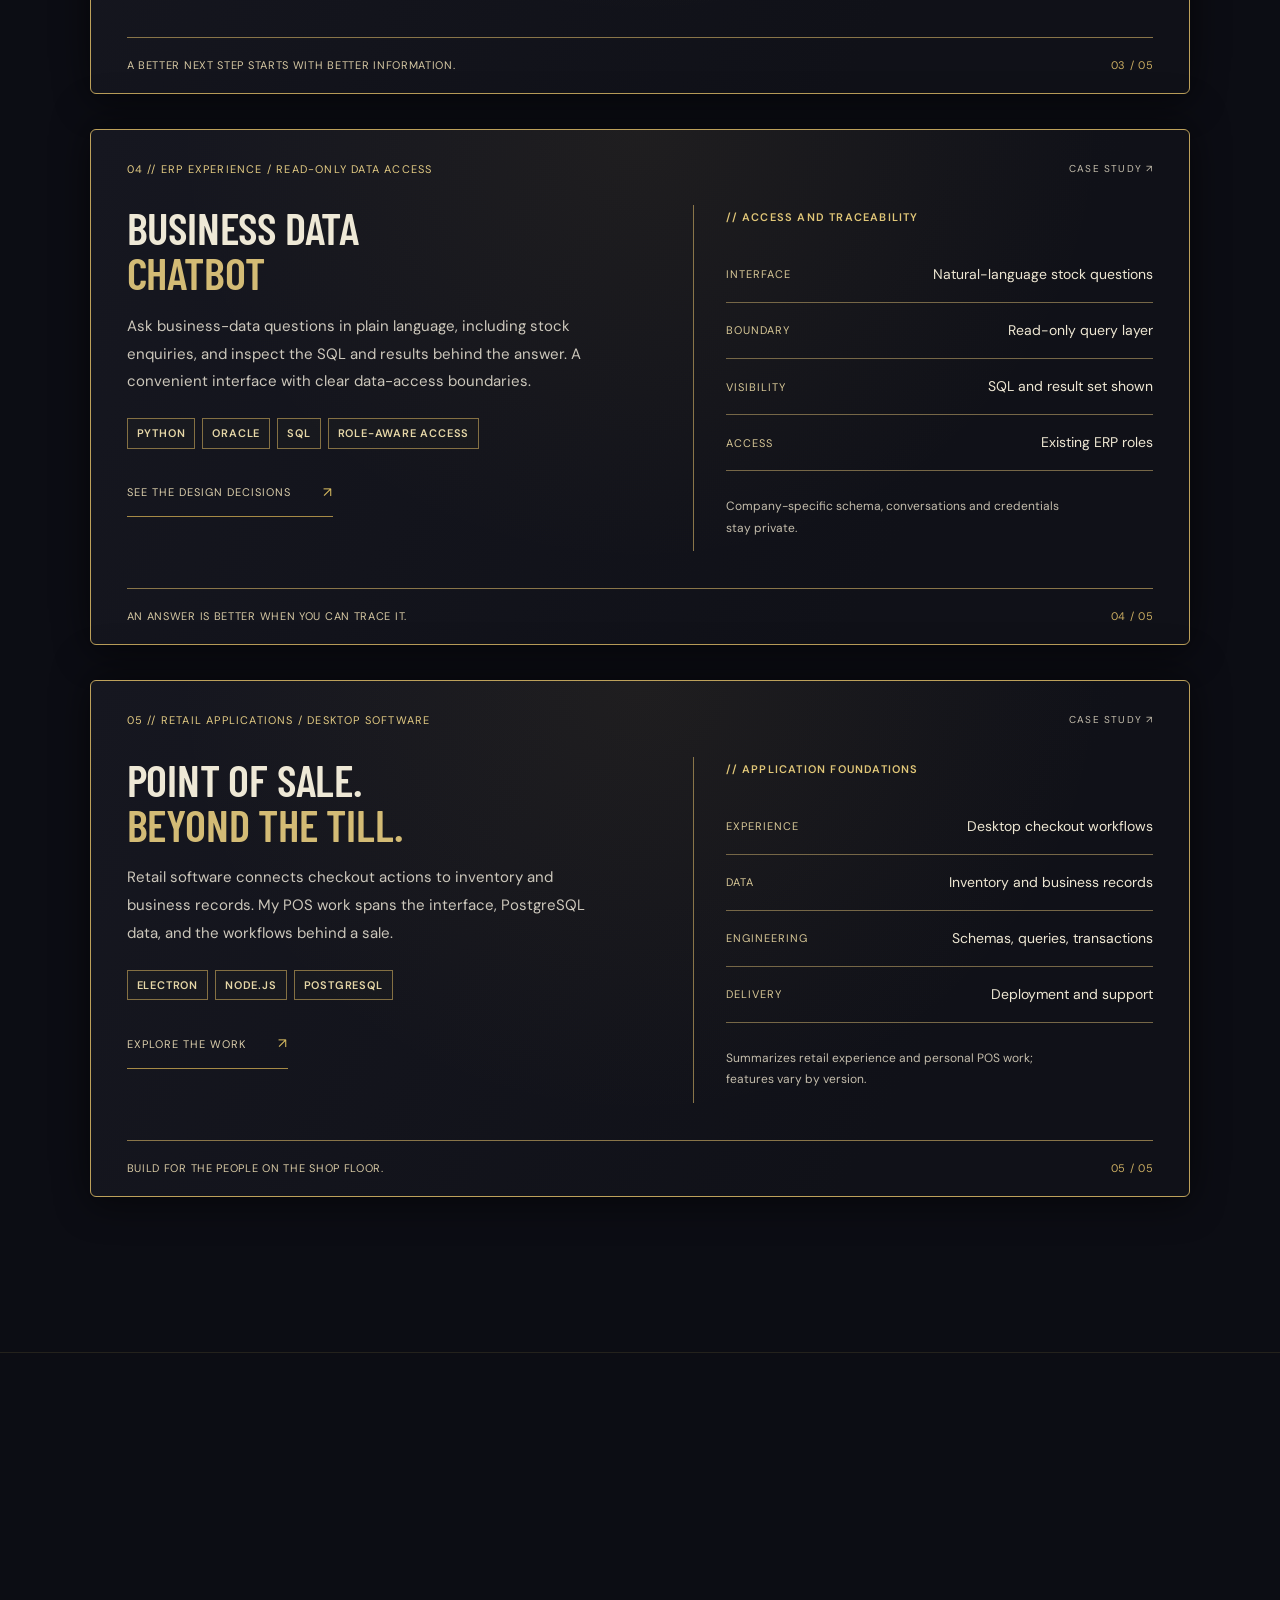
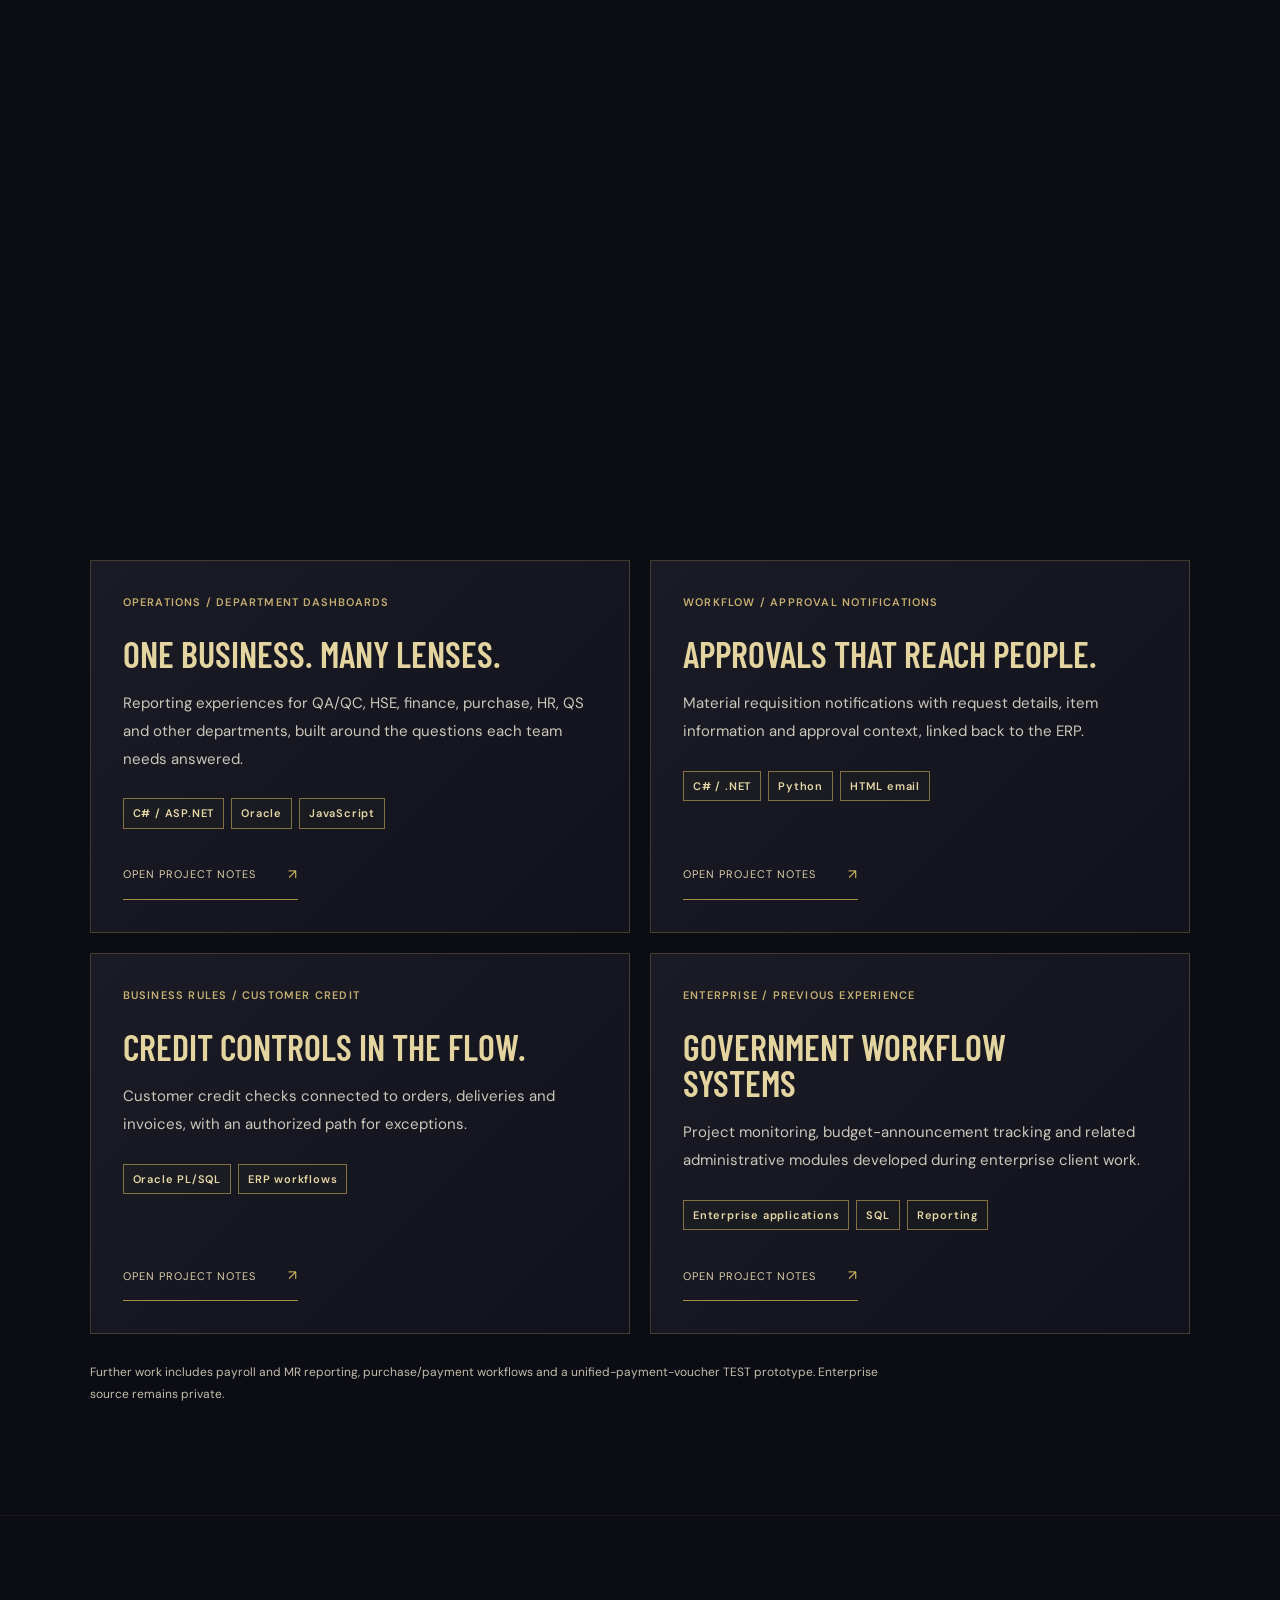
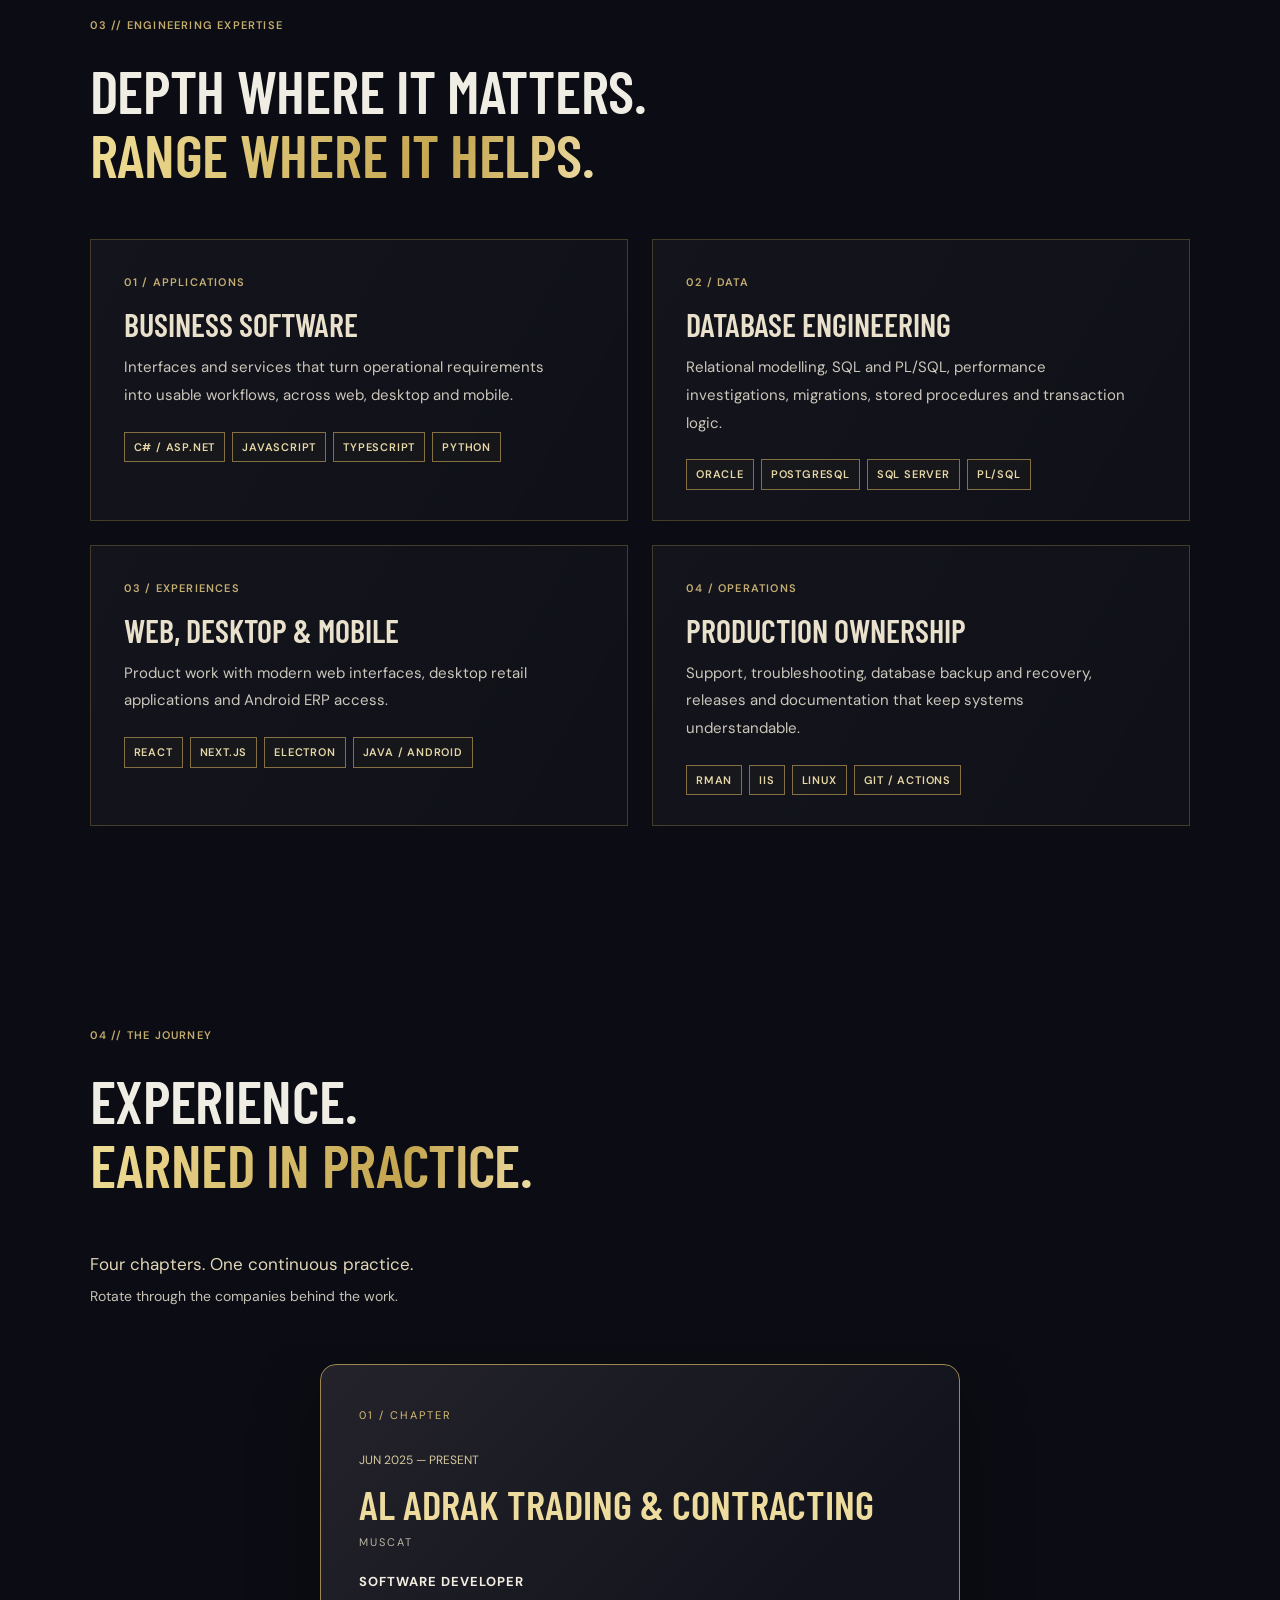
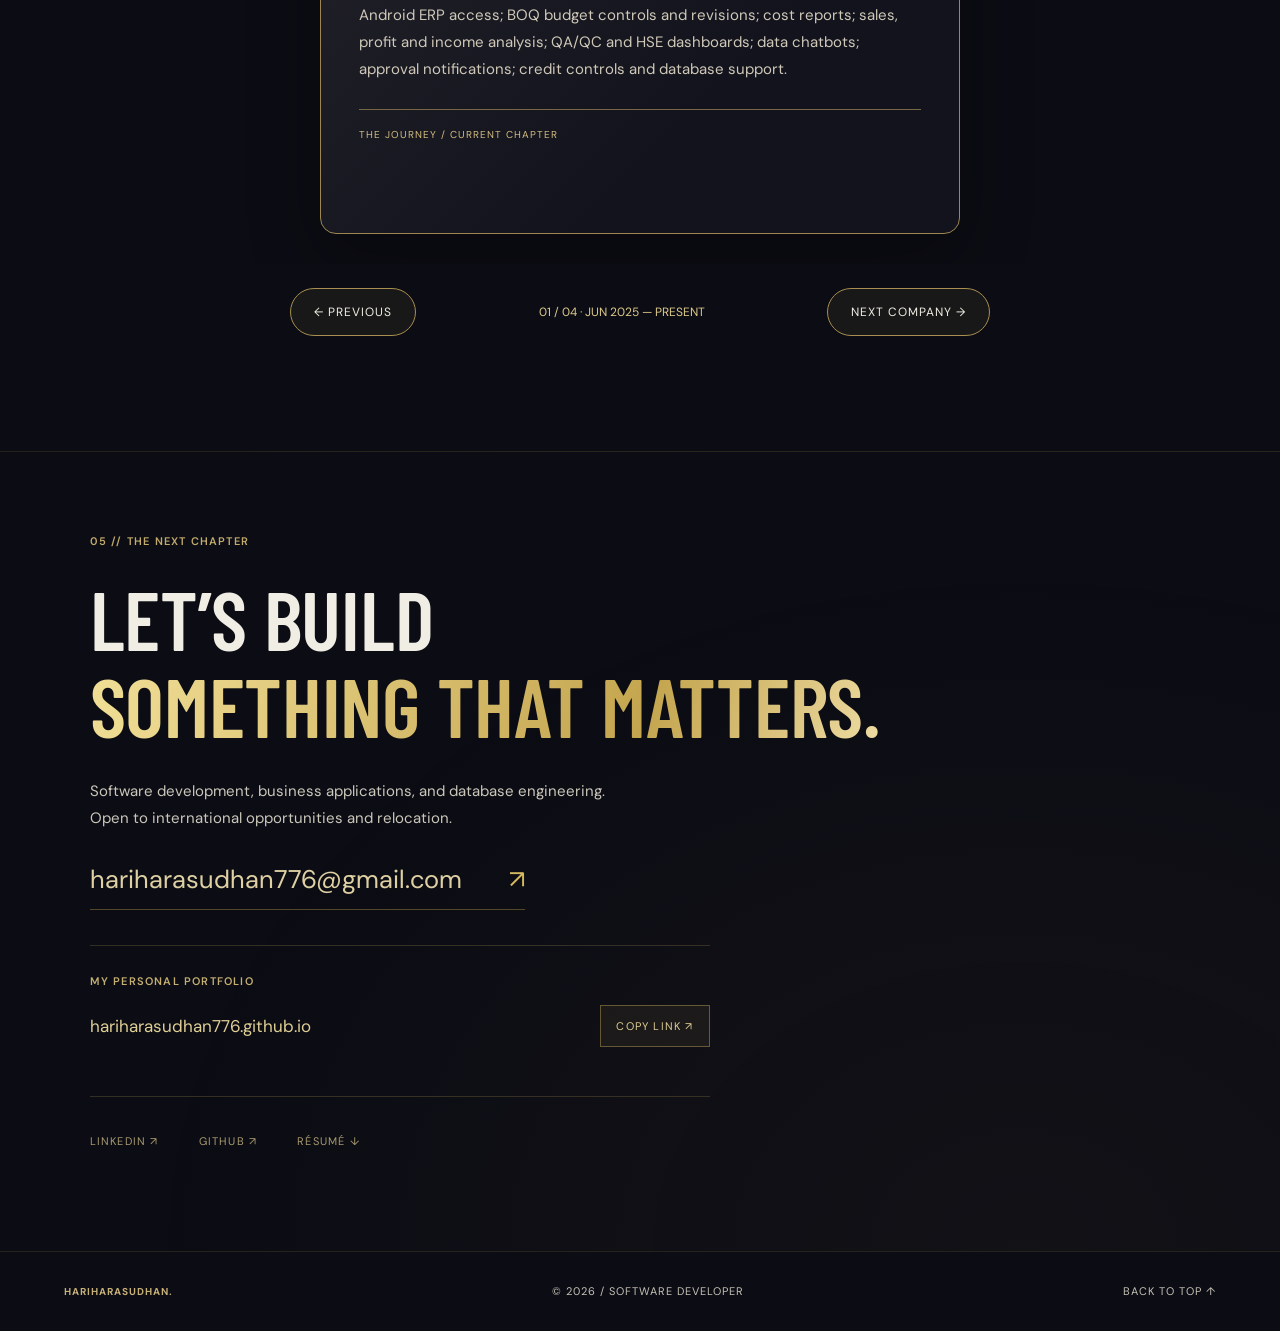
==== commit f515a9ea: "Improve portfolio readability and add experience cylinder and skill orbits" ====
--- a/stage.html
+++ b/stage.html
@@ -1,11 +1,11 @@
-<!doctype html><html lang="en"><head><meta charset="UTF-8"><meta name="viewport" content="width=device-width, initial-scale=1"><meta name="theme-color" content="#0c0d14"><meta name="description" content="Hariharasudhan — software developer building business applications, ERP workflows and database systems. Selected projects, engineering decisions and experience."><meta property="og:title" content="Hariharasudhan — Software Developer"><meta property="og:description" content="From business problems to software that works. Explore the projects and engineering behind the work."><meta property="og:type" content="website"><meta property="og:url" content="https://hariharasudhan776.github.io/"><meta property="og:site_name" content="Hariharasudhan"><meta property="og:image" content="https://hariharasudhan776.github.io/portrait.png"><meta name="twitter:card" content="summary_large_image"><link rel="canonical" href="https://hariharasudhan776.github.io/"><title>Hariharasudhan — Software Developer</title><link rel="icon" href="icon.svg" type="image/svg+xml"><link rel="stylesheet" href="stage.css?v=walking1"></head><body class="gold-stage"><a class="skip" href="https://hariharasudhan776.github.io/#work">Skip to projects</a><div class="noise" aria-hidden="true"></div><div class="reading-progress" aria-hidden="true"></div>
+<!doctype html><html lang="en"><head><meta charset="UTF-8"><meta name="viewport" content="width=device-width, initial-scale=1"><meta name="theme-color" content="#0c0d14"><meta name="description" content="Hariharasudhan — software developer building business applications, ERP workflows and database systems. Selected projects, engineering decisions and experience."><meta property="og:title" content="Hariharasudhan — Software Developer"><meta property="og:description" content="From business problems to software that works. Explore the projects and engineering behind the work."><meta property="og:type" content="website"><meta property="og:url" content="https://hariharasudhan776.github.io/"><meta property="og:site_name" content="Hariharasudhan"><meta property="og:image" content="https://hariharasudhan776.github.io/portrait.png"><meta name="twitter:card" content="summary_large_image"><link rel="canonical" href="https://hariharasudhan776.github.io/"><title>Hariharasudhan — Software Developer</title><link rel="icon" href="icon.svg" type="image/svg+xml"><link rel="stylesheet" href="stage.css?v=walking1"><link rel="stylesheet" href="refinements.css?v=orbit2"></head><body class="gold-stage"><a class="skip" href="https://hariharasudhan776.github.io/#work">Skip to projects</a><div class="noise" aria-hidden="true"></div><div class="reading-progress" aria-hidden="true"></div>
 <header class="topbar"><a class="identity" href="https://hariharasudhan776.github.io/#home">HARI<span>HARASUDHAN.</span><small>SOFTWARE DEVELOPER</small></a><nav aria-label="Main navigation"><a href="https://hariharasudhan776.github.io/#about">About</a><a href="https://hariharasudhan776.github.io/#work">Projects</a><a href="https://hariharasudhan776.github.io/#skills">Expertise</a><a href="https://hariharasudhan776.github.io/#experience">Experience</a></nav><details class="mobile-menu"><summary>MENU +</summary><nav aria-label="Mobile navigation"><a href="https://hariharasudhan776.github.io/#about">About</a><a href="https://hariharasudhan776.github.io/#work">Projects</a><a href="https://hariharasudhan776.github.io/#skills">Expertise</a><a href="https://hariharasudhan776.github.io/#experience">Experience</a></nav></details><a class="top-contact" href="mailto:hariharasudhan776@gmail.com">LET’S TALK <span>↗</span></a></header>
 <main><section class="opening" id="home"><div class="stage-grid" aria-hidden="true"></div><div class="spotlight one" aria-hidden="true"></div><div class="spotlight two" aria-hidden="true"></div><div class="opening-copy"><p class="overline reveal"><span class="live-dot"></span> MUSCAT, OMAN · OPEN TO INTERNATIONAL OPPORTUNITIES</p><h1 class="hero-title"><span class="title-line">I BUILD THE</span><span class="title-line gold">SYSTEMS</span><span class="title-line">BEHIND THE WORK.</span></h1><p class="hero-role reveal">SOFTWARE DEVELOPMENT <i>/</i> BUSINESS APPLICATIONS <i>/</i> DATABASE ENGINEERING</p><p class="hero-description reveal">From the interface people use to the data they trust.<br>I turn business workflows into thoughtfully built software.</p><div class="opening-actions reveal"><a class="outline-button" href="https://hariharasudhan776.github.io/#work">EXPLORE MY WORK <span>↗</span></a><a class="outline-button subtle" href="https://hariharasudhan776.github.io/Hariharasudhan_Resume.pdf" target="_blank" rel="noopener">DOWNLOAD RÉSUMÉ <span>↓</span></a></div><div class="credentials reveal"><div><strong>END TO END</strong><span>APPLICATION DEVELOPMENT</span></div><div><strong>ORACLE OCP</strong><span>CERTIFIED PROFESSIONAL</span></div><div><strong>WEB + MOBILE</strong><span>BUSINESS EXPERIENCES</span></div></div></div>
-<div class="portrait-stage"><video id="portrait-video" class="stage-video" data-src="assets/hariharasudhan-walking.mp4" poster="portrait-stage.png" muted loop playsinline preload="none" aria-label="Animated photographic portrait of Hariharasudhan walking"></video><div class="hero-tools" aria-label="AI and development tools"><span class="hero-tool tool-a"><img src="assets/codex.svg" alt="">Codex</span><span class="hero-tool tool-b"><img src="assets/claude.svg" alt="">Claude</span><span class="hero-tool tool-c"><img src="assets/vscode.svg" alt="">VS Code</span><span class="hero-tool tool-d"><img src="assets/postgresql.svg" alt="">PostgreSQL</span></div><span class="scene-caption">THE BUILDER / IN MOTION</span><div class="portrait-frame" aria-hidden="true"><i></i><i></i><i></i><i></i></div><div class="portrait-halo" aria-hidden="true"></div><div class="portrait-floor" aria-hidden="true"></div><img class="stage-portrait" src="portrait-stage.png" alt="Editorial portrait of Hariharasudhan" width="1024" height="1536" fetchpriority="high"><div class="portrait-tag"><span>CODE WITH INTENT.</span><span>BUILD WITH CARE.</span><em>Hariharasudhan</em></div><div class="floating-code" aria-hidden="true"><div class="cube-face front">&lt;/&gt;</div><div class="cube-face side"></div><div class="cube-face top"></div></div><span class="portrait-coordinate">01 / HARIHARASUDHAN</span></div>
+<div class="portrait-stage"><video id="portrait-video" class="stage-video" data-src="assets/hariharasudhan-walking.mp4" poster="portrait-stage.png" muted loop playsinline preload="none" aria-label="Animated photographic portrait of Hariharasudhan walking"></video><div class="hero-tools" aria-label="AI and development tools"><span class="hero-tool tool-a"><img src="assets/csharp.svg" alt="">C# / .NET</span><span class="hero-tool tool-b"><img src="assets/react.svg" alt="">React</span><span class="hero-tool tool-c"><img src="assets/python.svg" alt="">Python</span><span class="hero-tool tool-d"><img src="assets/postgresql.svg" alt="">PostgreSQL</span></div><span class="scene-caption">THE BUILDER / IN MOTION</span><div class="portrait-frame" aria-hidden="true"><i></i><i></i><i></i><i></i></div><div class="portrait-halo" aria-hidden="true"></div><div class="portrait-floor" aria-hidden="true"></div><img class="stage-portrait" src="portrait-stage.png" alt="Editorial portrait of Hariharasudhan" width="1024" height="1536" fetchpriority="high"><div class="portrait-tag"><span>CODE WITH INTENT.</span><span>BUILD WITH CARE.</span><em>Hariharasudhan</em></div><div class="floating-code" aria-hidden="true"><div class="cube-face front">&lt;/&gt;</div><div class="cube-face side"></div><div class="cube-face top"></div></div><span class="portrait-coordinate">01 / HARIHARASUDHAN</span></div>
 <div class="opening-bottom"><span>SCROLL INTO THE WORK <b>↓</b></span><div><span>C# / .NET</span><span>JAVASCRIPT</span><span>ORACLE</span><span>POSTGRESQL</span></div><button id="motion-toggle" class="motion-button" aria-pressed="false" type="button">PAUSE MOTION Ⅱ</button><span>PORTFOLIO / 2026</span></div></section>
-<section class="tool-studio" aria-label="Tools I work with"><div class="tool-studio-intro"><span class="small-label">THE WORKBENCH</span><p>Ideas. Tools. Execution.</p></div><div class="tool-window"><div class="tool-track"><div class="tool-token"><img src="assets/codex.svg" alt="" width="30" height="30"><div><strong>Codex</strong><small>AI coding</small></div></div><div class="tool-token"><img src="assets/claude.svg" alt="" width="30" height="30"><div><strong>Claude</strong><small>AI collaboration</small></div></div><div class="tool-token"><img src="assets/vscode.svg" alt="" width="30" height="30"><div><strong>VS Code</strong><small>Development</small></div></div><div class="tool-token"><img src="assets/oracle.svg" alt="" width="30" height="30"><div><strong>Oracle</strong><small>Database</small></div></div><div class="tool-token"><img src="assets/powershell.svg" alt="" width="30" height="30"><div><strong>PowerShell</strong><small>Automation</small></div></div><div class="tool-token"><span class="tool-glyph cmd" aria-hidden="true">&gt;_</span><div><strong>CMD</strong><small>Terminal</small></div></div><div class="tool-token"><span class="tool-glyph toad" aria-hidden="true">DB</span><div><strong>Toad</strong><small>Database tools</small></div></div><div class="tool-token"><img src="assets/postgresql.svg" alt="" width="30" height="30"><div><strong>pgAdmin</strong><small>PostgreSQL tools</small></div></div><div class="tool-clone" aria-hidden="true"><div class="tool-token"><img src="assets/codex.svg" alt="" width="30" height="30"><div><strong>Codex</strong><small>AI coding</small></div></div><div class="tool-token"><img src="assets/claude.svg" alt="" width="30" height="30"><div><strong>Claude</strong><small>AI collaboration</small></div></div><div class="tool-token"><img src="assets/vscode.svg" alt="" width="30" height="30"><div><strong>VS Code</strong><small>Development</small></div></div><div class="tool-token"><img src="assets/oracle.svg" alt="" width="30" height="30"><div><strong>Oracle</strong><small>Database</small></div></div><div class="tool-token"><img src="assets/powershell.svg" alt="" width="30" height="30"><div><strong>PowerShell</strong><small>Automation</small></div></div><div class="tool-token"><span class="tool-glyph cmd" aria-hidden="true">&gt;_</span><div><strong>CMD</strong><small>Terminal</small></div></div><div class="tool-token"><span class="tool-glyph toad" aria-hidden="true">DB</span><div><strong>Toad</strong><small>Database tools</small></div></div><div class="tool-token"><img src="assets/postgresql.svg" alt="" width="30" height="30"><div><strong>pgAdmin</strong><small>PostgreSQL tools</small></div></div></div></div></div></section><section class="about-panel shell" id="about"><div class="section-intro reveal"><p class="overline">01 // ABOUT THE DEVELOPER</p><h2>I DON’T JUST BUILD FEATURES.<br><span class="gold">I CONNECT THE WHOLE SYSTEM.</span></h2></div><div class="about-grid"><div class="about-story reveal"><p>I’m <strong>Hariharasudhan</strong>, a software developer working across enterprise applications, retail systems and database engineering.</p><p>At Al Adrak, I build Android ERP access, BOQ budget controls, cost reports and data chatbots, alongside dashboards for sales, profit, income, QA/QC, HSE and other business departments. My work connects C# and JavaScript interfaces, business controls, and the Oracle and SQL behind them.</p><p>I like the questions that sit between departments and technologies: what happens when a budget is exceeded, a transaction fails, or someone needs to understand a change months later?</p><a class="inline-link" href="https://hariharasudhan776.github.io/#experience">FOLLOW THE EXPERIENCE <span>↗</span></a></div><aside class="about-notes reveal"><div><span>01 / MY APPROACH</span><p>Understand the process.<br>Build the right control.<br>Follow through in production.</p></div><div><span>02 / THE FOUNDATION</span><p>B.Sc. Computer Science<br>Oracle Certified Professional</p></div><div><span>03 / WHAT’S NEXT</span><p>Software development roles internationally.<br>Open to relocation.</p></div></aside></div></section>
-<section class="work-panel shell" id="work"><div class="section-intro reveal"><p class="overline">02 // SELECTED PROJECTS</p><div class="heading-row"><h2>THE WORK.<br><span class="gold">THE REASONING.</span></h2><p>Business problems, engineering decisions,<br>and the systems that connect them.</p></div></div><div class="stacked-projects">
-<article class="project-card" style="--card:0"><div class="card-head"><span>01 // ENTERPRISE APPLICATION / BUDGET CONTROL</span><span>CASE STUDY ↗</span></div><div class="project-grid"><div class="project-story"><h3>BOQ BUDGET<br><span>CONTROL SYSTEM</span></h3><p>Connect purchase-order approval to BOQ budgets. Hold over-budget orders, provide an authorized revision path, and retain a history people can trace.</p><div class="tech-tags"><span>C# / .NET</span><span>JAVASCRIPT</span><span>ORACLE PL/SQL</span></div><button class="inline-link" data-open="budget">EXPLORE THE ENGINEERING <span>↗</span></button></div><div class="architecture"><span class="small-label">// WORKFLOW NOTES</span><dl><div><dt>TRIGGER</dt><dd>Purchase-order budget check</dd></div><div><dt>CONTROL</dt><dd>Approval held when exceeded</dd></div><div><dt>EXCEPTION</dt><dd>Authorized budget revision</dd></div><div><dt>TRACEABILITY</dt><dd>Previous values and history</dd></div></dl><div class="flow-strip"><span>ORDER</span><b>→</b><span>CHECK</span><b>→</b><span>REVIEW</span></div><p class="privacy-note">Functional reconstruction. No company records or private code.</p></div></div><div class="card-foot"><span>BUSINESS RULES THAT REACH THE WORKFLOW.</span><span>01 / 05</span></div></article>
+<section class="solar-workbench shell" id="tools" aria-label="Tools I work with"><div class="solar-copy"><p class="overline">THE WORKBENCH / CONNECTED BY CRAFT</p><h2>MY ENGINEERING<br><span class="gold">UNIVERSE.</span></h2><p>Applications, interfaces, data and delivery. Technologies from my résumé, connected through real projects.</p><span class="small-label">C# / .NET · FULL-STACK APPLICATIONS · DATABASE ENGINEERING</span></div><div class="solar-scene"><div class="solar-disc" aria-hidden="true"></div><div class="solar-core"><span>&lt;/&gt;</span><strong>BUILD → SHIP</strong></div><div class="orbit-path" style="--phase:0deg"><div class="orbit-node"><span class="orbit-icon"><img src="assets/csharp.svg" alt="" width="28" height="28"></span><strong>.NET / C#</strong><small>Business applications</small></div></div><div class="orbit-path" style="--phase:45deg"><div class="orbit-node"><span class="orbit-icon"><img src="assets/typescript.svg" alt="" width="28" height="28"></span><strong>TypeScript</strong><small>Typed applications</small></div></div><div class="orbit-path" style="--phase:90deg"><div class="orbit-node"><span class="orbit-icon"><img src="assets/react.svg" alt="" width="28" height="28"></span><strong>React / Next</strong><small>Web interfaces</small></div></div><div class="orbit-path" style="--phase:135deg"><div class="orbit-node"><span class="orbit-icon"><img src="assets/nodejs.svg" alt="" width="28" height="28"></span><strong>Node.js</strong><small>Services & desktop</small></div></div><div class="orbit-path" style="--phase:180deg"><div class="orbit-node"><span class="orbit-icon"><img src="assets/python.svg" alt="" width="28" height="28"></span><strong>Python</strong><small>Automation & data</small></div></div><div class="orbit-path" style="--phase:225deg"><div class="orbit-node"><span class="orbit-icon"><img src="assets/postgresql.svg" alt="" width="28" height="28"></span><strong>PostgreSQL</strong><small>Database engineering</small></div></div><div class="orbit-path" style="--phase:270deg"><div class="orbit-node"><span class="orbit-icon"><img src="assets/oracle.svg" alt="" width="28" height="28"></span><strong>Oracle</strong><small>SQL / PL/SQL · OCP</small></div></div><div class="orbit-path" style="--phase:315deg"><div class="orbit-node"><span class="orbit-icon"><img src="assets/github.svg" alt="" width="28" height="28"></span><strong>Git / Actions</strong><small>Versioning & CI</small></div></div></div><div class="supporting-tools"><span class="small-label">ALSO IN MY WORKBENCH</span><ul><li>Java / Android</li><li>SQL Server</li><li>REST APIs / Postman</li><li>Power BI</li><li>Linux / IIS</li><li>Visual Studio</li><li>Android Studio</li><li>PowerShell</li><li>SQL Developer</li><li>pgAdmin / Toad / DBeaver</li><li>Claude Code / GitHub Copilot</li></ul></div></section><section class="about-panel shell" id="about"><div class="section-intro reveal"><p class="overline">01 // ABOUT THE DEVELOPER</p><h2>I DON’T JUST BUILD FEATURES.<br><span class="gold">I CONNECT THE WHOLE SYSTEM.</span></h2></div><div class="about-grid"><div class="about-story reveal"><p>I’m <strong>Hariharasudhan</strong>, a software developer working across enterprise applications, retail systems and database engineering.</p><p>At Al Adrak, I build Android ERP access, BOQ budget controls, cost reports and data chatbots, alongside dashboards for sales, profit, income, QA/QC, HSE and other business departments. My work connects C# and JavaScript interfaces, business controls, and the Oracle and SQL behind them.</p><p>I like the questions that sit between departments and technologies: what happens when a budget is exceeded, a transaction fails, or someone needs to understand a change months later?</p><a class="inline-link" href="https://hariharasudhan776.github.io/#experience">FOLLOW THE EXPERIENCE <span>↗</span></a></div><aside class="about-notes reveal"><div><span>01 / MY APPROACH</span><p>Understand the process.<br>Build the right control.<br>Follow through in production.</p></div><div><span>02 / THE FOUNDATION</span><p>B.Sc. Computer Science<br>Oracle Certified Professional</p></div><div><span>03 / WHAT’S NEXT</span><p>Software development roles internationally.<br>Open to relocation.</p></div></aside></div></section>
+<div class="scroll-film" aria-hidden="true"><div class="film-caption">IDEAS BECOME SYSTEMS.</div><div class="film-slices"><i style="--slice:0;--offset:2;background-position:center 0%"></i><i style="--slice:1;--offset:1;background-position:center 25%"></i><i style="--slice:2;--offset:0;background-position:center 50%"></i><i style="--slice:3;--offset:1;background-position:center 75%"></i><i style="--slice:4;--offset:2;background-position:center 100%"></i></div><span>SCROLL TO EXPLORE ↓</span></div><section class="work-panel shell" id="work"><div class="section-intro reveal"><p class="overline">02 // SELECTED PROJECTS</p><div class="heading-row"><h2>THE WORK.<br><span class="gold">THE REASONING.</span></h2><p>Business problems, engineering decisions,<br>and the systems that connect them.</p></div></div><div class="stacked-projects">
+<article class="project-card" id="budget-control" style="--card:0"><div class="card-head"><span>01 // ENTERPRISE APPLICATION / BUDGET CONTROL</span><span>CASE STUDY ↗</span></div><div class="project-grid"><div class="project-story"><h3>BOQ BUDGET<br><span>CONTROL SYSTEM</span></h3><p>Connect purchase-order approval to BOQ budgets. Hold over-budget orders, provide an authorized revision path, and retain a history people can trace.</p><div class="tech-tags"><span>C# / .NET</span><span>JAVASCRIPT</span><span>ORACLE PL/SQL</span></div><button class="inline-link" data-open="budget">EXPLORE THE ENGINEERING <span>↗</span></button></div><div class="architecture"><span class="small-label">// WORKFLOW NOTES</span><dl><div><dt>TRIGGER</dt><dd>Purchase-order budget check</dd></div><div><dt>CONTROL</dt><dd>Approval held when exceeded</dd></div><div><dt>EXCEPTION</dt><dd>Authorized budget revision</dd></div><div><dt>TRACEABILITY</dt><dd>Previous values and history</dd></div></dl><div class="flow-strip"><span>ORDER</span><b>→</b><span>CHECK</span><b>→</b><span>REVIEW</span></div><p class="privacy-note">Functional reconstruction. No company records or private code.</p></div></div><div class="card-foot"><span>BUSINESS RULES THAT REACH THE WORKFLOW.</span><span>01 / 05</span></div></article>
 <article class="project-card" style="--card:1"><div class="card-head"><span>02 // DATABASE ENGINEERING / PERSONAL PROJECT</span><span>OPEN SOURCE ↗</span></div><div class="project-grid"><div class="project-story"><h3>POSTGRESQL<br><span>PERFORMANCE LAB</span></h3><p>Eight realistic performance problems. Reproducible before-and-after execution plans. A clearer answer to why a query is slow and what changed.</p><div class="tech-tags"><span>POSTGRESQL</span><span>NODE.JS</span><span>EXPLAIN ANALYZE</span></div><button class="inline-link" data-open="postgres">INSPECT THE APPROACH <span>↗</span></button></div><div class="architecture code-notes"><span class="small-label">// EVIDENCE OVER ASSUMPTIONS</span><pre><span>EXPLAIN</span> ANALYZE
 <span>SELECT</span> better_decisions
 <span>FROM</span> execution_plans;</pre><dl><div><dt>METHOD</dt><dd>Repeatable benchmark harness</dd></div><div><dt>FIXES</dt><dd>Indexes and query rewrites</dd></div></dl><p class="privacy-note">Illustrative SQL. Lab results are not production performance claims.</p></div></div><div class="card-foot"><span>MEASURE. UNDERSTAND. THEN OPTIMIZE.</span><span>02 / 05</span></div></article>
@@ -14,6 +14,6 @@
 <article class="project-card" style="--card:4"><div class="card-head"><span>05 // RETAIL APPLICATIONS / DESKTOP SOFTWARE</span><span>CASE STUDY ↗</span></div><div class="project-grid"><div class="project-story"><h3>POINT OF SALE.<br><span>BEYOND THE TILL.</span></h3><p>Retail software connects checkout actions to inventory and business records. My POS work spans the interface, PostgreSQL data, and the workflows behind a sale.</p><div class="tech-tags"><span>ELECTRON</span><span>NODE.JS</span><span>POSTGRESQL</span></div><button class="inline-link" data-open="pos">EXPLORE THE WORK <span>↗</span></button></div><div class="architecture"><span class="small-label">// APPLICATION FOUNDATIONS</span><dl><div><dt>EXPERIENCE</dt><dd>Desktop checkout workflows</dd></div><div><dt>DATA</dt><dd>Inventory and business records</dd></div><div><dt>ENGINEERING</dt><dd>Schemas, queries, transactions</dd></div><div><dt>DELIVERY</dt><dd>Deployment and support</dd></div></dl><p class="privacy-note">Summarizes retail experience and personal POS work; features vary by version.</p></div></div><div class="card-foot"><span>BUILD FOR THE PEOPLE ON THE SHOP FLOOR.</span><span>05 / 05</span></div></article>
 </div></section>
 <section class="project-library shell" id="more-work"><div class="section-intro reveal"><p class="overline">MORE OF THE WORK // ENTERPRISE APPLICATIONS</p><h2>FROM THE FIELD.<br><span class="gold">TO THE DECISION.</span></h2><p class="library-intro">Mobile access, financial insight and departmental workflows — built across the same business ecosystem.</p></div><div class="library-grid"><article class="library-card reveal"><span class="small-label">MOBILE / ENTERPRISE</span><h3>ANDROID ERP ACCESS</h3><p>An Android entry point into ERP workflows, connecting a Java WebView application, responsive business screens and device activation.</p><div class="tech-tags"><span>Java / Android</span><span>C# / ASP.NET</span><span>HTML / CSS / JS</span></div><button class="inline-link" data-open="android">OPEN PROJECT NOTES <span>↗</span></button></article><article class="library-card reveal"><span class="small-label">DATA / COST & MANAGEMENT REPORTING</span><h3>COST & BUSINESS INTELLIGENCE</h3><p>Cost reports and dashboards that help teams examine sales, profit, income and the operational data behind financial decisions.</p><div class="tech-tags"><span>SQL / PL/SQL</span><span>ASP.NET</span><span>JavaScript</span><span>Power BI</span></div><button class="inline-link" data-open="reports">OPEN PROJECT NOTES <span>↗</span></button></article><article class="library-card reveal"><span class="small-label">OPERATIONS / DEPARTMENT DASHBOARDS</span><h3>ONE BUSINESS. MANY LENSES.</h3><p>Reporting experiences for QA/QC, HSE, finance, purchase, HR, QS and other departments, built around the questions each team needs answered.</p><div class="tech-tags"><span>C# / ASP.NET</span><span>Oracle</span><span>JavaScript</span></div><button class="inline-link" data-open="departments">OPEN PROJECT NOTES <span>↗</span></button></article><article class="library-card reveal"><span class="small-label">WORKFLOW / APPROVAL NOTIFICATIONS</span><h3>APPROVALS THAT REACH PEOPLE.</h3><p>Material requisition notifications with request details, item information and approval context, linked back to the ERP.</p><div class="tech-tags"><span>C# / .NET</span><span>Python</span><span>HTML email</span></div><button class="inline-link" data-open="notifications">OPEN PROJECT NOTES <span>↗</span></button></article><article class="library-card reveal"><span class="small-label">BUSINESS RULES / CUSTOMER CREDIT</span><h3>CREDIT CONTROLS IN THE FLOW.</h3><p>Customer credit checks connected to orders, deliveries and invoices, with an authorized path for exceptions.</p><div class="tech-tags"><span>Oracle PL/SQL</span><span>ERP workflows</span></div><button class="inline-link" data-open="credit">OPEN PROJECT NOTES <span>↗</span></button></article><article class="library-card reveal"><span class="small-label">ENTERPRISE / PREVIOUS EXPERIENCE</span><h3>GOVERNMENT WORKFLOW SYSTEMS</h3><p>Project monitoring, budget-announcement tracking and related administrative modules developed during enterprise client work.</p><div class="tech-tags"><span>Enterprise applications</span><span>SQL</span><span>Reporting</span></div><button class="inline-link" data-open="government">OPEN PROJECT NOTES <span>↗</span></button></article></div><p class="library-footnote">Further work includes payroll and MR reporting, purchase/payment workflows and a unified-payment-voucher TEST prototype. Enterprise source remains private.</p></section><section class="skills-panel shell" id="skills"><div class="section-intro reveal"><p class="overline">03 // ENGINEERING EXPERTISE</p><h2>DEPTH WHERE IT MATTERS.<br><span class="gold">RANGE WHERE IT HELPS.</span></h2></div><div class="expertise-grid"><article class="expertise-card reveal"><span class="small-label">01 / APPLICATIONS</span><h3>BUSINESS SOFTWARE</h3><p>Interfaces and services that turn operational requirements into usable workflows, across web, desktop and mobile.</p><div class="tech-tags"><span>C# / ASP.NET</span><span>JAVASCRIPT</span><span>TYPESCRIPT</span><span>PYTHON</span></div></article><article class="expertise-card reveal"><span class="small-label">02 / DATA</span><h3>DATABASE ENGINEERING</h3><p>Relational modelling, SQL and PL/SQL, performance investigations, migrations, stored procedures and transaction logic.</p><div class="tech-tags"><span>ORACLE</span><span>POSTGRESQL</span><span>SQL SERVER</span><span>PL/SQL</span></div></article><article class="expertise-card reveal"><span class="small-label">03 / EXPERIENCES</span><h3>WEB, DESKTOP & MOBILE</h3><p>Product work with modern web interfaces, desktop retail applications and Android ERP access.</p><div class="tech-tags"><span>REACT</span><span>NEXT.JS</span><span>ELECTRON</span><span>JAVA / ANDROID</span></div></article><article class="expertise-card reveal"><span class="small-label">04 / OPERATIONS</span><h3>PRODUCTION OWNERSHIP</h3><p>Support, troubleshooting, database backup and recovery, releases and documentation that keep systems understandable.</p><div class="tech-tags"><span>RMAN</span><span>IIS</span><span>LINUX</span><span>GIT / ACTIONS</span></div></article></div></section>
-<section class="experience-panel shell" id="experience"><div class="section-intro reveal"><p class="overline">04 // THE JOURNEY</p><h2>EXPERIENCE.<br><span class="gold">EARNED IN PRACTICE.</span></h2></div><div class="career-line"><article class="career-row reveal"><p>JUN 2025 — PRESENT</p><span class="career-node"></span><div><h3>SOFTWARE DEVELOPER</h3><span>AL ADRAK TRADING & CONTRACTING / MUSCAT</span><p>Android ERP access; BOQ budget controls and revisions; cost reports; sales, profit and income analysis; QA/QC and HSE dashboards; data chatbots; approval notifications; credit controls and database support.</p></div></article><article class="career-row reveal"><p>APR 2024 — APR 2025</p><span class="career-node"></span><div><h3>SOFTWARE DEVELOPER</h3><span>AGILE LABS / BENGALURU</span><p>Enterprise client applications, government workflows, database reporting, onboarding data loads and production support.</p></div></article><article class="career-row reveal"><p>OCT 2022 — NOV 2023</p><span class="career-node"></span><div><h3>ASSOCIATE SOFTWARE DEVELOPER</h3><span>WORLD OF BRANDS / BENGALURU</span><p>Retail point-of-sale software, PostgreSQL schemas, query optimization and deployment support.</p></div></article><article class="career-row reveal"><p>JAN 2021 — SEP 2022</p><span class="career-node"></span><div><h3>SOFTWARE TRAINEE</h3><span>INNOSTEX TECHNOLOGIES / BENGALURU</span><p>Oracle and PostgreSQL, migrations, query debugging, configuration and application maintenance.</p></div></article></div></section>
+<section class="experience-panel shell" id="experience"><div class="section-intro reveal"><p class="overline">04 // THE JOURNEY</p><h2>EXPERIENCE.<br><span class="gold">EARNED IN PRACTICE.</span></h2></div><div class="company-carousel" id="career-chapters" role="region" aria-roledescription="carousel" aria-label="Company experience"><p class="carousel-intro">Four chapters. One continuous practice.<br><span>Rotate through the companies behind the work.</span></p><div class="cylinder-window"><div class="company-cylinder"><article class="company-card" aria-label="1 of 4"><span class="company-number">01 / CHAPTER</span><p class="company-date">JUN 2025 — PRESENT</p><h3>AL ADRAK TRADING & CONTRACTING</h3><p class="company-location">MUSCAT</p><h4>SOFTWARE DEVELOPER</h4><p class="company-description">Android ERP access; BOQ budget controls and revisions; cost reports; sales, profit and income analysis; QA/QC and HSE dashboards; data chatbots; approval notifications; credit controls and database support.</p><span class="company-end">THE JOURNEY / CURRENT CHAPTER</span></article><article class="company-card" aria-label="2 of 4"><span class="company-number">02 / CHAPTER</span><p class="company-date">APR 2024 — APR 2025</p><h3>AGILE LABS</h3><p class="company-location">BENGALURU</p><h4>SOFTWARE DEVELOPER</h4><p class="company-description">Enterprise client applications, government workflows, database reporting, onboarding data loads and production support.</p><span class="company-end">THE JOURNEY / FOUNDATIONS IN PRACTICE</span></article><article class="company-card" aria-label="3 of 4"><span class="company-number">03 / CHAPTER</span><p class="company-date">OCT 2022 — NOV 2023</p><h3>WORLD OF BRANDS</h3><p class="company-location">BENGALURU</p><h4>ASSOCIATE SOFTWARE DEVELOPER</h4><p class="company-description">Retail point-of-sale software, PostgreSQL schemas, query optimization and deployment support.</p><span class="company-end">THE JOURNEY / FOUNDATIONS IN PRACTICE</span></article><article class="company-card" aria-label="4 of 4"><span class="company-number">04 / CHAPTER</span><p class="company-date">JAN 2021 — SEP 2022</p><h3>INNOSTEX TECHNOLOGIES</h3><p class="company-location">BENGALURU</p><h4>SOFTWARE TRAINEE</h4><p class="company-description">Oracle and PostgreSQL, migrations, query debugging, configuration and application maintenance.</p><span class="company-end">THE JOURNEY / FOUNDATIONS IN PRACTICE</span></article></div></div><div class="carousel-controls" hidden><button type="button" data-career-prev aria-label="Previous company">← <span>PREVIOUS</span></button><p class="career-status" aria-live="polite" aria-atomic="true"></p><button type="button" data-career-next aria-label="Next company"><span>NEXT COMPANY</span> →</button></div></div></section>
 <section class="contact-panel shell" id="contact"><p class="overline reveal">05 // THE NEXT CHAPTER</p><h2 class="reveal">LET’S BUILD<br><span class="gold">SOMETHING THAT MATTERS.</span></h2><p class="contact-description reveal">Software development, business applications, and database engineering.<br>Open to international opportunities and relocation.</p><a class="contact-email reveal" href="mailto:hariharasudhan776@gmail.com">hariharasudhan776@gmail.com <span>↗</span></a><div class="personal-address reveal"><span class="small-label">MY PERSONAL PORTFOLIO</span><div><a href="https://hariharasudhan776.github.io/">hariharasudhan776.github.io</a><button id="copy-portfolio" type="button">COPY LINK ↗</button></div><p id="copy-status" role="status" aria-live="polite"></p></div><div class="contact-links reveal"><a href="https://www.linkedin.com/in/hari-hara-sudhan-115341188" target="_blank" rel="noopener">LINKEDIN ↗</a><a href="https://github.com/Hariharasudhan776" target="_blank" rel="noopener">GITHUB ↗</a><a href="https://hariharasudhan776.github.io/Hariharasudhan_Resume.pdf" target="_blank" rel="noopener">RÉSUMÉ ↓</a></div></section></main>
-<footer><a class="identity" href="https://hariharasudhan776.github.io/#home">HARIHARASUDHAN.</a><span>© <span id="year">2026</span> / SOFTWARE DEVELOPER</span><a href="https://hariharasudhan776.github.io/#home">BACK TO TOP ↑</a></footer><dialog id="case-dialog" aria-labelledby="case-title"><button class="dialog-close" aria-label="Close case study" autofocus>CLOSE ×</button><div id="case-content"></div></dialog><script src="stage.js?v=walking1" defer></script><script src="portrait-video.js?v=walking1" defer></script></body></html>
+<footer><a class="identity" href="https://hariharasudhan776.github.io/#home">HARIHARASUDHAN.</a><span>© <span id="year">2026</span> / SOFTWARE DEVELOPER</span><a href="https://hariharasudhan776.github.io/#home">BACK TO TOP ↑</a></footer><dialog id="case-dialog" aria-labelledby="case-title"><button class="dialog-close" aria-label="Close case study" autofocus>CLOSE ×</button><div id="case-content"></div></dialog><script src="stage.js?v=orbit2" defer></script><script src="portrait-video.js?v=walking1" defer></script><script src="refinements.js?v=orbit2" defer></script></body></html>
--- a/refinements.css
+++ b/refinements.css
@@ -0,0 +1,56 @@
+/* Readable editorial type: information stays visible at every breakpoint. */
+:root{--muted:#c5c1b6;--line:#887744}
+.overline,.small-label,.card-head,.inline-link,.outline-button,.contact-links,.top-contact,.topbar nav a,.personal-address button{font-size:11px;line-height:1.7;letter-spacing:1.2px}
+.identity small{font-size:10px;color:#bdb9aa;letter-spacing:1.8px}
+.hero-role{font-size:11px;letter-spacing:.8px}.hero-description,.about-story>p,.project-story>p,.library-card p,.expertise-card p,.library-intro,.contact-description{font-size:15px;line-height:1.85;color:#ccc7bb}
+.credentials span,.opening-bottom,.opening-bottom>div,.portrait-coordinate,.scene-caption,.portrait-tag span,.hero-tool,.tool-token small{font-size:10px;color:#d5ccb3}
+.about-notes>div>span{font-size:11px;color:#e0c779}.about-notes p{font-size:14px;color:#ccc7bb}
+.architecture{border-color:#897549}.architecture .small-label{font-size:11px;color:#e1c778}
+.architecture dl>div{padding:16px 0;border-bottom:1px solid #766747;gap:18px}
+.architecture dt{font-size:11px;letter-spacing:1px;color:#d8c897;line-height:1.65;flex-shrink:0}
+.architecture dd{font-size:14px;color:#eee7d3;line-height:1.65;margin-left:12px;overflow-wrap:anywhere}
+.architecture pre{font-size:17px}.flow-strip{flex-wrap:wrap}.flow-strip span{font-size:11px;color:#f0dfad;border-color:#8d7746}.flow-strip b{color:#e1c46d;font-size:17px}
+.privacy-note,.library-footnote{font-size:12px;line-height:1.8;color:#c4bdac}
+.card-foot{font-size:11px;color:#d6c8a3;border-color:#897549;line-height:1.7;letter-spacing:.7px;gap:20px}
+.tech-tags span,.tags span{font-size:11px;line-height:1.5;color:#e6d7a7;border-color:#847043}
+.card-head{color:#e3cb83}.card-head>span:last-child{font-size:10px;color:#c4bdac}
+.expertise-card .small-label{font-size:11px}.heading-row>p{font-size:14px;color:#c5c1b6;line-height:1.8}
+.personal-address p,footer,footer span,footer a:not(.identity){font-size:11px;color:#c5c1b6;line-height:1.7}
+#case-content .eyebrow{font-size:11px;color:#e1c778}#case-content p,#case-content li{font-size:15px;line-height:1.85;color:#d3cec2}.dialog-close{font-size:12px}
+.project-card{border-color:#bda15b}.project-grid{gap:38px}.inline-link{border-color:#a68a46}.project-story .inline-link,.library-card .inline-link{font-size:11px;line-height:1.7;letter-spacing:1px;min-height:44px}
+/* A cylinder rotates around its vertical axis; only the facing chapter is interactive. */
+.experience-panel{overflow:hidden}.carousel-intro{font-size:17px;color:#e2d6b8;line-height:1.8}.carousel-intro span{font-size:14px;color:#c5c1b6}
+.company-cylinder{display:grid;gap:24px}.company-card{background:linear-gradient(135deg,#24232c,#12131c 65%);border:1px solid #9d864f;padding:38px;border-radius:16px;position:relative;box-shadow:0 24px 70px #0005;overflow:hidden}
+.company-number{font-size:11px;letter-spacing:2px;color:#d7bd76}.company-date{font-size:12px;color:#d6c99f;margin:28px 0 14px}.company-card h3{font:600 clamp(28px,3.2vw,46px)/1.05 var(--display);color:#eedc9e;margin:0 0 10px;max-width:540px}.company-location{font-size:11px;letter-spacing:2px;color:#bbb5a5}.company-card h4{font-size:13px;letter-spacing:1px;margin:24px 0 12px;color:#f2ede0}.company-description{font-size:15px;line-height:1.8;color:#d0c9b9;margin:0 0 26px}.company-end{font-size:10px;letter-spacing:1px;display:block;padding-top:18px;border-top:1px solid #766747;color:#d3bd80}
+.company-carousel.is-enhanced .cylinder-window{height:520px;position:relative;perspective:1400px;margin:34px -5% 24px;overflow:hidden;touch-action:pan-y}
+.is-enhanced .company-cylinder{position:absolute;left:50%;top:20px;width:min(640px,72vw);height:470px;display:block;transform-style:preserve-3d;transform:translateX(-50%) translateZ(calc(-1 * var(--radius))) rotateY(var(--turn));transition:transform 950ms cubic-bezier(.22,.8,.2,1);--radius:360px;--turn:0deg}
+.is-enhanced .company-card{position:absolute;inset:0;backface-visibility:hidden;transform:rotateY(var(--angle)) translateZ(var(--radius));transition:opacity .8s;opacity:.22;pointer-events:none}
+.is-enhanced .company-card.is-current{opacity:1;pointer-events:auto}
+.carousel-controls:not([hidden]){display:flex;align-items:center;justify-content:space-between;gap:24px;max-width:700px;margin:0 auto}.carousel-controls button{border:1px solid #a88e4f;background:#d6bc6610;border-radius:40px;min-height:48px;padding:13px 23px;font-size:12px;letter-spacing:1px}.carousel-controls button:hover{background:#d6bc6626}.career-status{font-size:12px;color:#dfca8b;text-align:center;margin:0;line-height:1.7}
+/* Tool planets travel around an inclined orbital plane, with upright labels. */
+.solar-workbench{display:grid;grid-template-columns:1fr 1.3fr;gap:35px;align-items:center;border-block:1px solid #73613d;padding-top:70px;padding-bottom:70px;overflow:hidden;background:radial-gradient(ellipse at 75% 50%,#29233560,transparent 65%)}
+.solar-copy h2{font:600 clamp(48px,5.3vw,84px)/.95 var(--display);margin:25px 0}.solar-copy>p:not(.overline){font-size:15px;color:#ccc7bb;line-height:1.8;max-width:390px}.solar-copy .small-label{display:block;max-width:380px;line-height:2}
+.solar-scene{height:580px;position:relative;isolation:isolate;--orbit-x:225px;--orbit-y:190px}
+.solar-disc{position:absolute;inset:14% 5%;border:1px solid #ab945555;border-radius:50%;transform:rotate(-22deg);box-shadow:0 0 0 35px #c9a96304,0 0 0 70px #c9a96307,0 0 0 105px #c9a96304}
+.solar-disc:after{content:'';position:absolute;inset:14%;border:1px dashed #d9bf7055;border-radius:50%}
+.solar-core{position:absolute;left:50%;top:50%;transform:translate(-50%,-50%);width:150px;height:150px;border:1px solid #d9ba6c;border-radius:50%;display:flex;align-items:center;justify-content:center;flex-direction:column;gap:12px;background:radial-gradient(circle at 35% 25%,#78633e,#242127 65%);box-shadow:0 0 65px #e2bd5b22,inset 0 0 25px #d9b9631c;color:#f0d48c}
+.solar-core>span{font:38px monospace}.solar-core strong{font-size:11px;letter-spacing:1px}
+.orbit-path{position:absolute;left:50%;top:50%;width:0;height:0;animation:planet-orbit 40s linear infinite;animation-delay:var(--delay);transform:translate(calc(cos(var(--phase)) * var(--orbit-x)),calc(sin(var(--phase)) * var(--orbit-y)))}
+.orbit-node{width:120px;min-height:100px;transform:translate(-50%,-50%);padding:12px 7px;background:#191a24ed;border:1px solid #877449;border-radius:13px;display:flex;flex-direction:column;align-items:center;text-align:center;gap:6px;box-shadow:0 12px 35px #0005}.orbit-icon{height:28px;display:grid;place-items:center;font:20px monospace;color:#e4cc88}.orbit-icon img{object-fit:contain}.orbit-icon img[src*=codex]{filter:invert(1)}.orbit-icon img[src*=claude]{filter:invert(75%) sepia(38%) saturate(560%) hue-rotate(340deg)}.orbit-node strong{font-size:12px;font-weight:500}.orbit-node small{font-size:10px;color:#c7c2b4}.solar-scene:hover .orbit-path{animation-play-state:paused}
+@property --orbit-angle{syntax:'<angle>';initial-value:0deg;inherits:false}
+.orbit-path{animation-delay:0s;transform:translate(calc(cos(var(--phase) + var(--orbit-angle)) * var(--orbit-x)),calc(sin(var(--phase) + var(--orbit-angle)) * var(--orbit-y)))}
+@keyframes planet-orbit{from{--orbit-angle:0deg}to{--orbit-angle:360deg}}
+.motion-button{font-size:11px;letter-spacing:.6px;min-height:42px;padding:10px 14px;color:#e3d4a0;border-color:#a88e4f}
+/* Horizontal slices are revealed by scroll position, never by cursor movement. */
+.scroll-film{height:330px;position:relative;overflow:hidden;border-bottom:1px solid #766747;background:radial-gradient(ellipse,#332b2555,transparent 65%);display:grid;place-items:center;isolation:isolate;--film-progress:0}
+.film-caption{font:600 clamp(30px,5vw,70px)/1 var(--display);letter-spacing:1px;color:#d5c99f;z-index:2;text-shadow:0 3px 20px #000}.scroll-film>span{position:absolute;bottom:26px;font-size:10px;letter-spacing:2px;color:#c5bdab}
+.film-slices{position:absolute;width:280px;height:280px;opacity:.5;transform:translateX(calc((var(--film-progress) - .5) * 180px)) rotate(-12deg);z-index:-1}.film-slices i{display:block;position:absolute;width:100%;height:20%;top:calc(var(--slice)*20%);background-image:url('assets/react.svg');background-size:280px 280px;background-repeat:no-repeat;clip-path:inset(0 calc((1 - var(--film-progress))*50%));transform:translateX(calc((1 - var(--film-progress)) * var(--offset) * 70px));will-change:transform,clip-path}
+/* Hollow precision cursor remains a real native cursor, including over modal dialogs. */
+@media(hover:hover) and (pointer:fine){body,a,button,[role=button]{cursor:url("data:image/svg+xml,%3Csvg xmlns='http://www.w3.org/2000/svg' width='32' height='32' viewBox='0 0 32 32'%3E%3Ccircle cx='16' cy='16' r='12' fill='%23d5b960' fill-opacity='.07' stroke='%23f5dfa1' stroke-width='1.4'/%3E%3Ccircle cx='16' cy='16' r='1.5' fill='%23f5dfa1'/%3E%3C/svg%3E") 16 16,crosshair}a:hover,button:hover{cursor:url("data:image/svg+xml,%3Csvg xmlns='http://www.w3.org/2000/svg' width='40' height='40'%3E%3Ccircle cx='20' cy='20' r='17' fill='%23d5b960' fill-opacity='.14' stroke='%23f5dfa1' stroke-width='2'/%3E%3Ccircle cx='20' cy='20' r='2' fill='%23f5dfa1'/%3E%3C/svg%3E") 20 20,pointer}input,textarea,[contenteditable=true]{cursor:text}}
+@media(max-width:1100px){.solar-workbench{grid-template-columns:1fr}.solar-copy{max-width:660px}.solar-scene{width:600px;max-width:100%;margin:auto}.topbar nav{gap:16px}.topbar nav a{font-size:10px}.top-contact{font-size:10px}.identity{font-size:12px}}
+@media(max-width:720px){.hero-description,.about-story>p,.project-story>p,.library-card p,.expertise-card p,.library-intro,.contact-description{font-size:14px}.project-card{position:relative;top:auto;min-height:0;padding:25px 22px;margin-bottom:24px}.project-grid{gap:20px}.architecture{padding:22px 0 0;border-top-color:#897549}.architecture dl>div{padding:13px 0;gap:10px}.architecture dt{font-size:10px}.architecture dd{font-size:13px}.architecture .small-label,.small-label,.overline,.tech-tags span,.inline-link,.outline-button{font-size:10px}.card-head,.card-head>span:last-child,.card-foot{font-size:10px;letter-spacing:.5px}.card-head{gap:15px;line-height:1.8}.card-foot>span:first-child{max-width:85%}.privacy-note{font-size:11px}.flow-strip span{font-size:10px}.opening-bottom{font-size:10px;letter-spacing:.5px}.opening-bottom>div{font-size:10px;gap:12px}.credentials{gap:16px}.credentials span{font-size:10px;letter-spacing:.5px}.hero-role{font-size:10px}.hero-tool{font-size:10px}.portrait-tag span{font-size:8px}.scene-caption,.portrait-coordinate{font-size:9px}.about-notes p{font-size:13px}.heading-row>p{font-size:13px}.personal-address button,.contact-links{font-size:10px}.personal-address a{font-size:13px}.personal-address>div{flex-wrap:wrap}.company-carousel.is-enhanced .cylinder-window{height:580px;margin-inline:-6%}.is-enhanced .company-cylinder{width:82vw;height:540px;--radius:210px}.company-card{padding:26px 23px}.company-card h3{font-size:32px}.company-description{font-size:14px;line-height:1.8}.company-card h4{font-size:12px}.company-date{margin-top:25px}.carousel-controls:not([hidden]){gap:12px;flex-wrap:wrap}.carousel-controls button{padding:12px 16px;font-size:10px}.career-status{font-size:11px;flex:1}.carousel-controls button span{display:none}.solar-workbench{padding-block:48px}.solar-scene{height:440px;--orbit-x:130px;--orbit-y:155px}.solar-core{width:105px;height:105px}.solar-core>span{font-size:28px}.solar-core strong{font-size:9px}.orbit-node{width:88px;min-height:87px;padding:9px 4px}.orbit-node strong{font-size:10px}.orbit-node small{font-size:9px}.orbit-icon,.orbit-icon img{width:23px;height:23px}.solar-copy>p:not(.overline){font-size:14px}.solar-disc{inset:15% 8%}.scroll-film{height:260px}.film-caption{font-size:30px}}
+body.pause-motion .orbit-path{animation-play-state:paused}body.pause-motion .company-cylinder{transition:none}body.pause-motion .film-slices{transform:none}body.pause-motion .film-slices i{clip-path:none;transform:none}
+.solar-workbench{grid-template-columns:minmax(0,1fr) minmax(0,1.3fr)}.solar-copy,.solar-scene{min-width:0}.solar-copy h2{font-size:clamp(42px,4.8vw,76px)}.supporting-tools{grid-column:1/-1;border-top:1px solid #766747;padding-top:28px}.supporting-tools ul{list-style:none;display:flex;flex-wrap:wrap;gap:10px;padding:0;margin:18px 0 0}.supporting-tools li{font-size:12px;color:#d3cbb8;border:1px solid #766747;padding:10px 13px;border-radius:6px;background:#ffffff03}.orbit-icon img[src*=github]{filter:invert(1)}
+@media(max-width:1100px){.solar-workbench{grid-template-columns:minmax(0,1fr)}.solar-scene{width:600px;max-width:100%}}
+@media(max-width:720px){.solar-scene{height:470px;--orbit-x:119px;--orbit-y:175px}.orbit-node{width:76px;min-height:76px;padding:10px 4px;gap:7px}.orbit-node small{display:none}.orbit-node strong{font-size:10px;line-height:1.4}.solar-copy h2{font-size:44px}.solar-copy .small-label{overflow-wrap:anywhere}.supporting-tools li{font-size:11px}.topbar .identity small{font-size:10px;letter-spacing:1px}.topbar .mobile-menu nav a{font-size:12px}.mobile-menu summary{font-size:11px}.scene-caption,.portrait-coordinate{font-size:10px}.portrait-tag span{font-size:10px}footer .identity{font-size:11px}.solar-copy>p:not(.overline){max-width:100%}}
+@media(prefers-reduced-motion:reduce){.orbit-path{animation:none}.is-enhanced .company-cylinder,.is-enhanced .company-card{transition:none}.film-slices,.film-slices i{transform:none;clip-path:none;will-change:auto}}
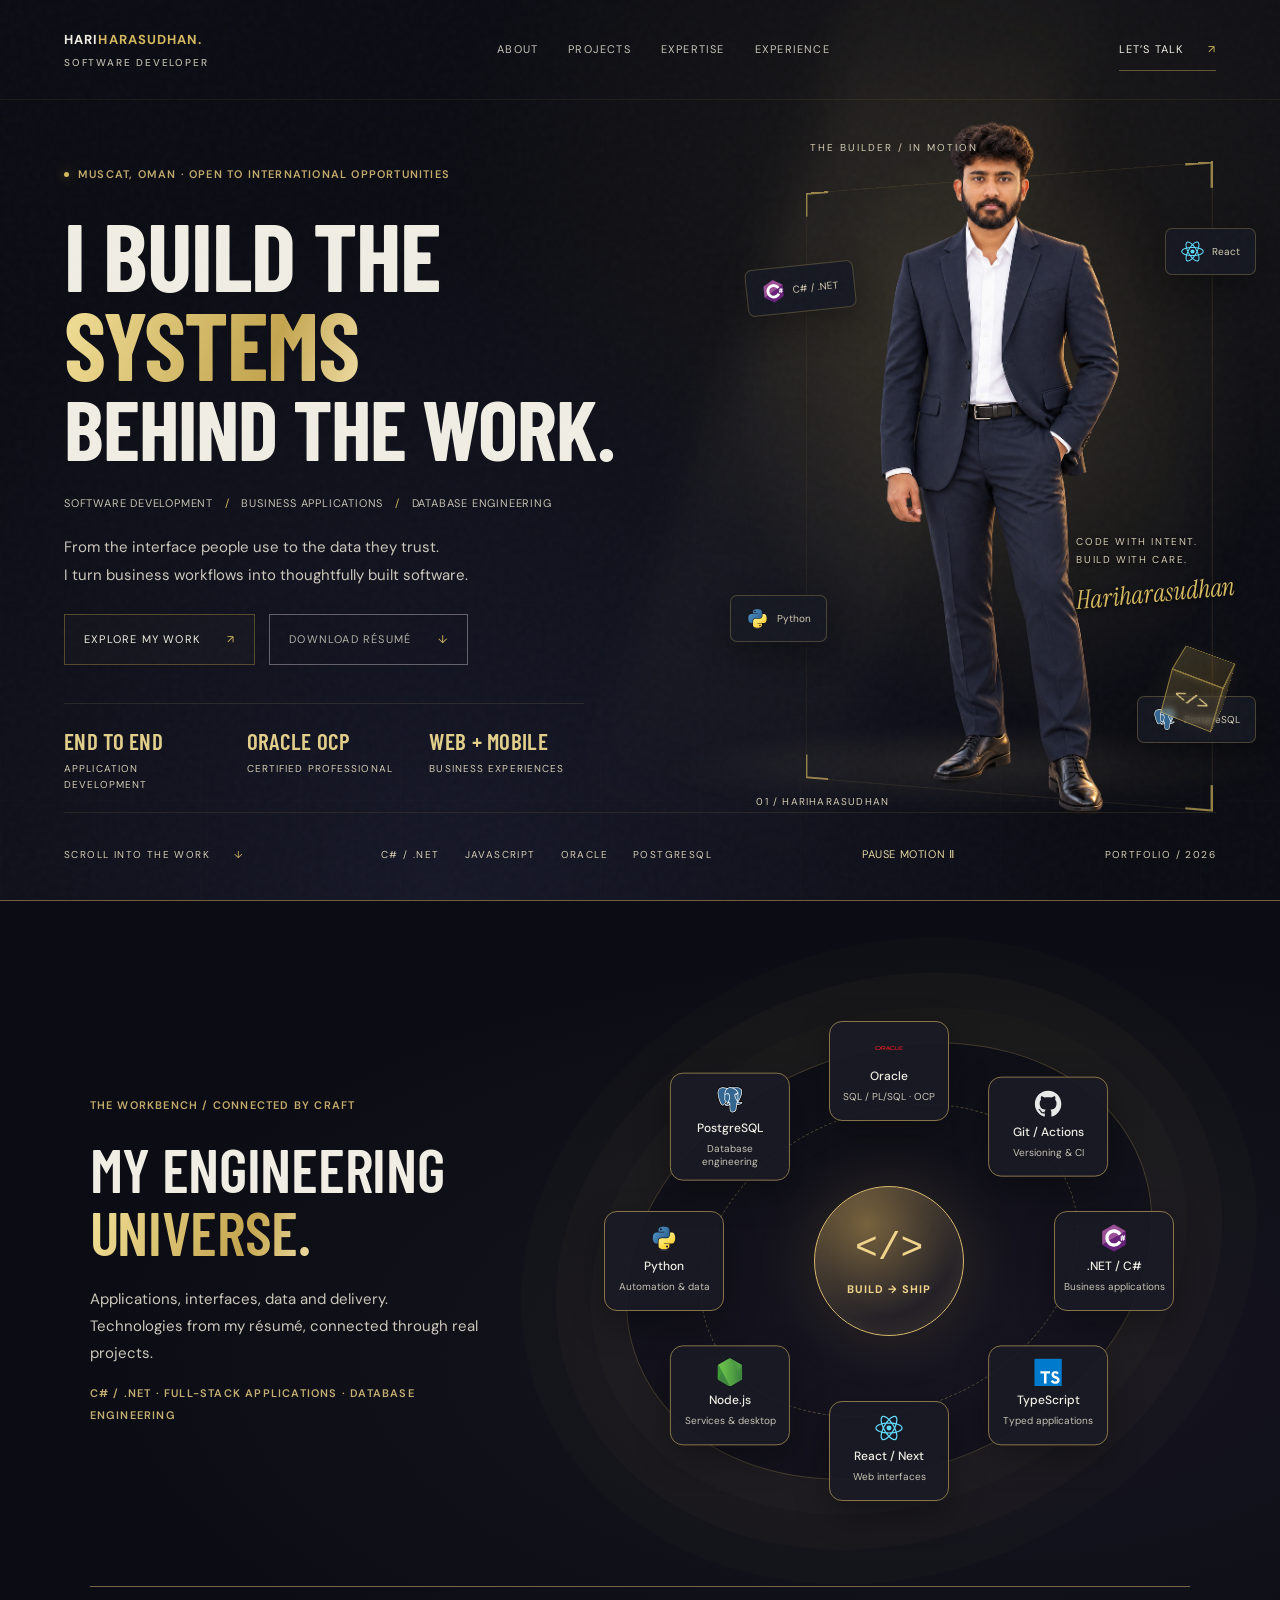
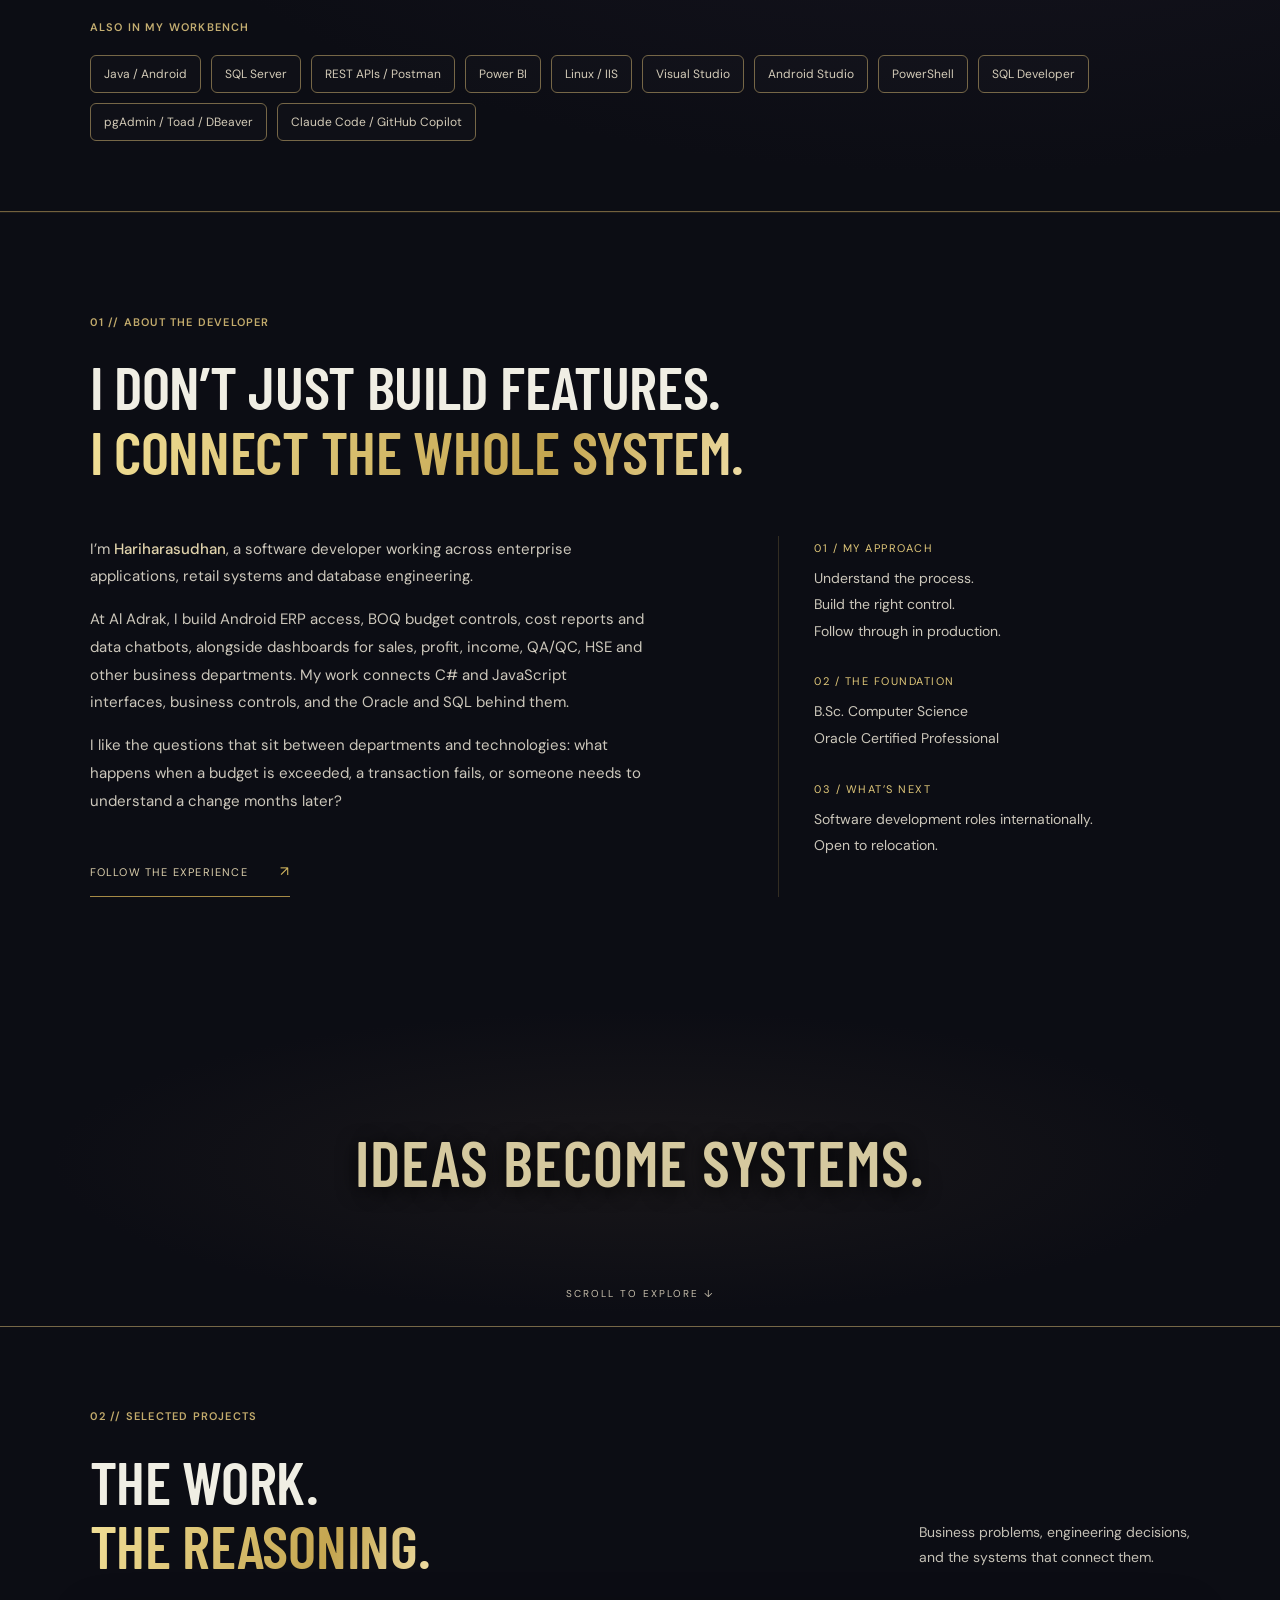
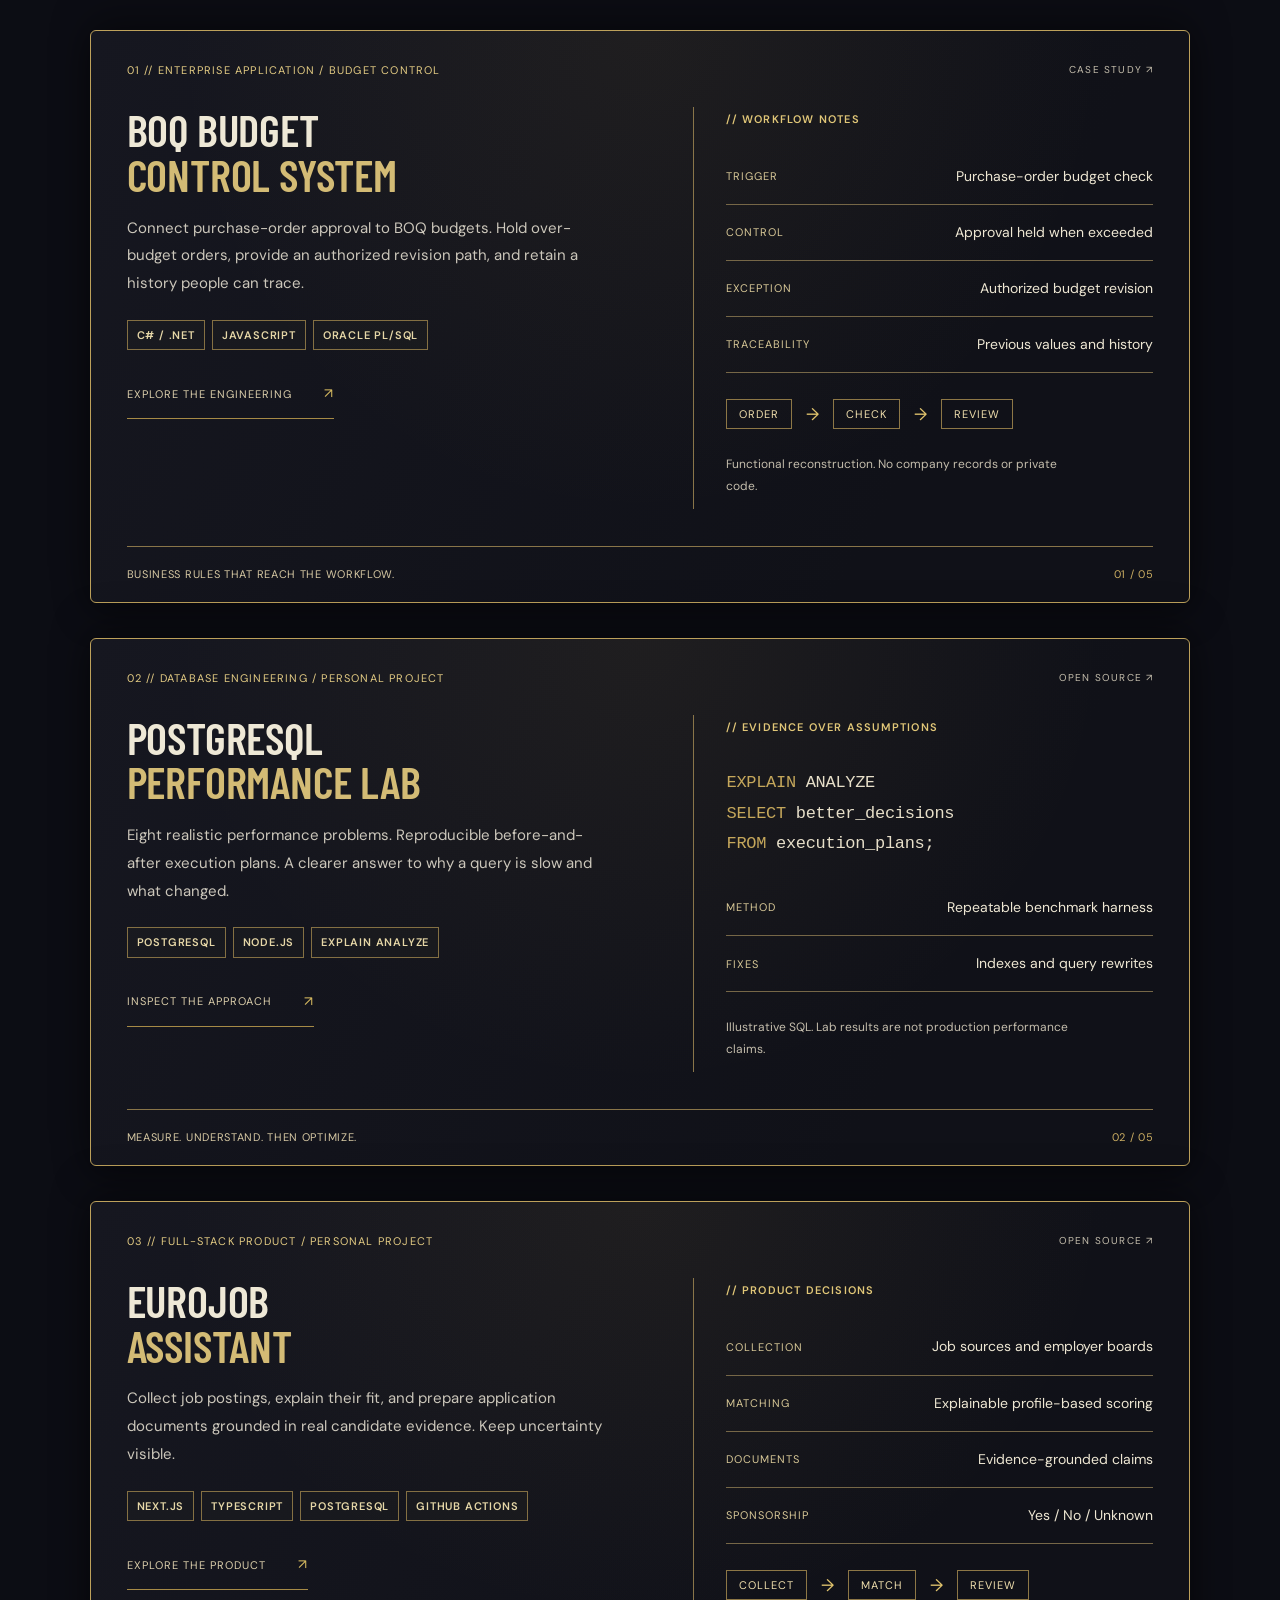
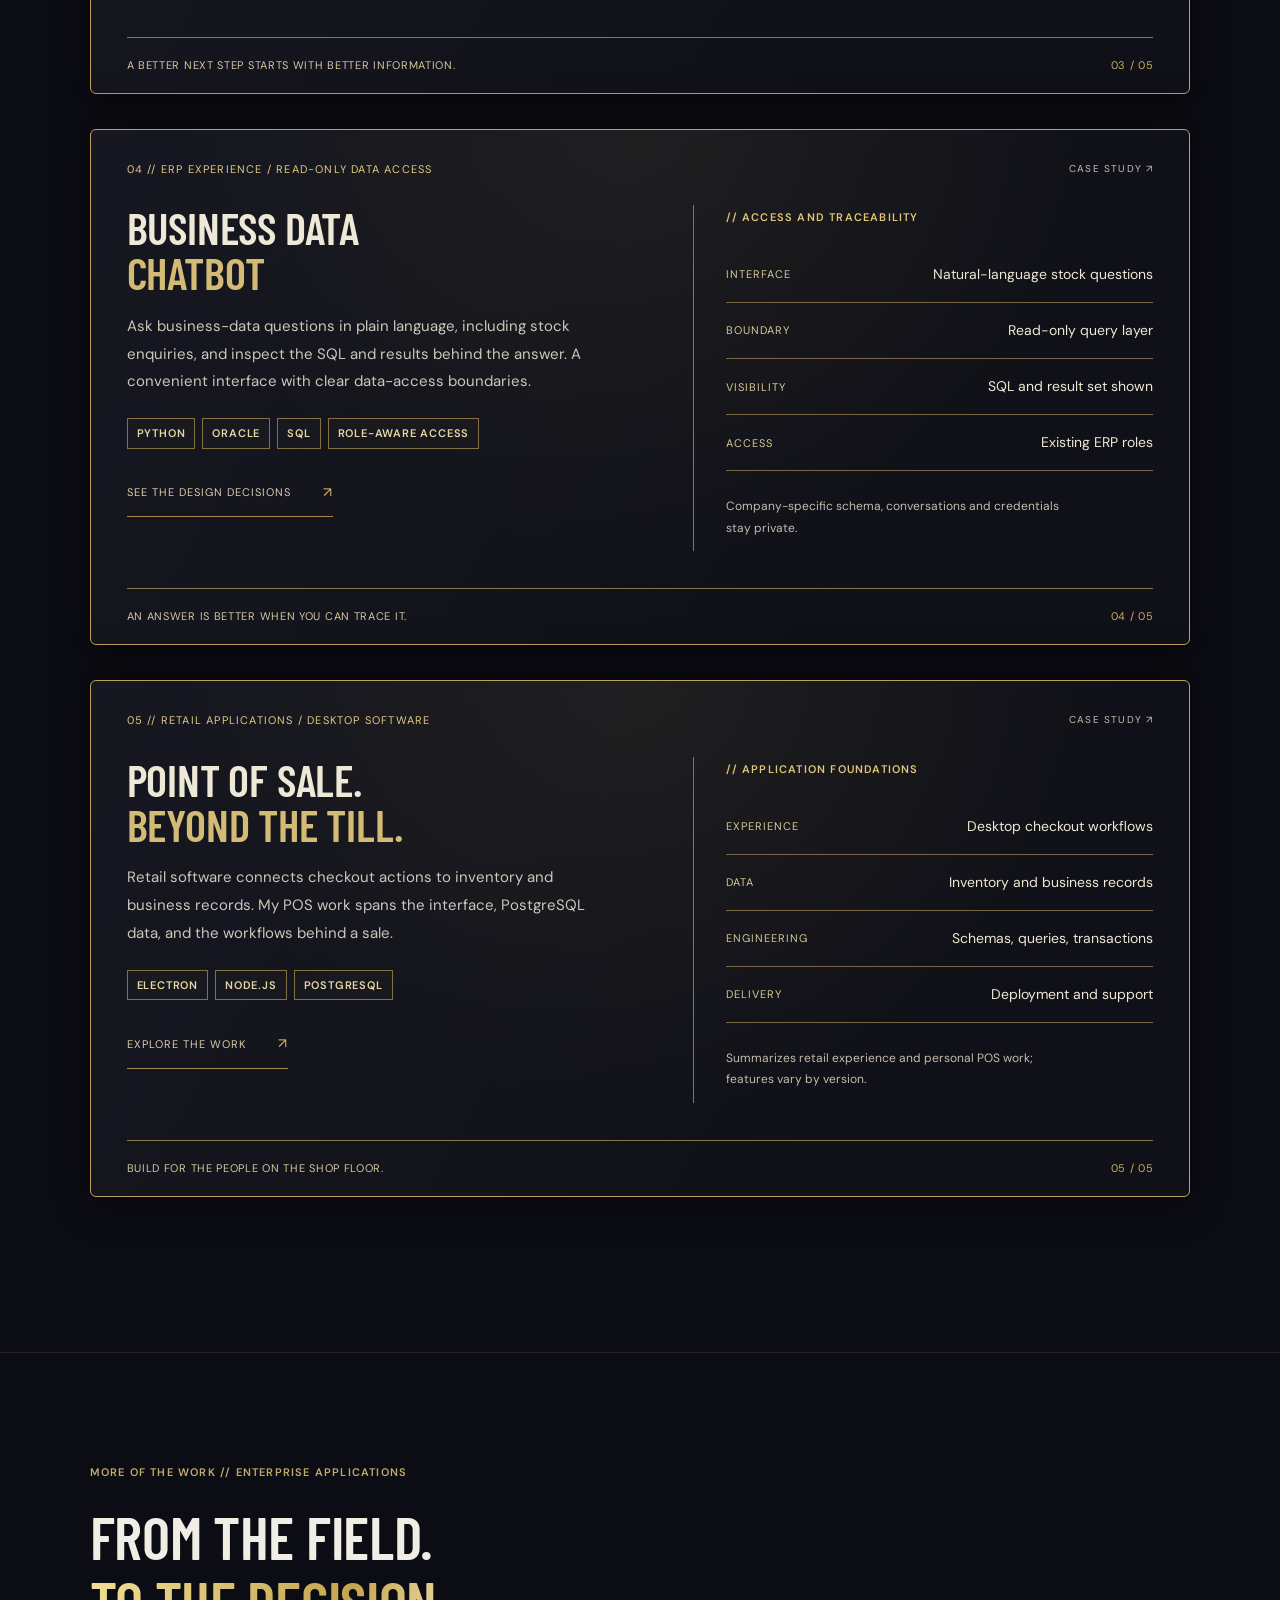
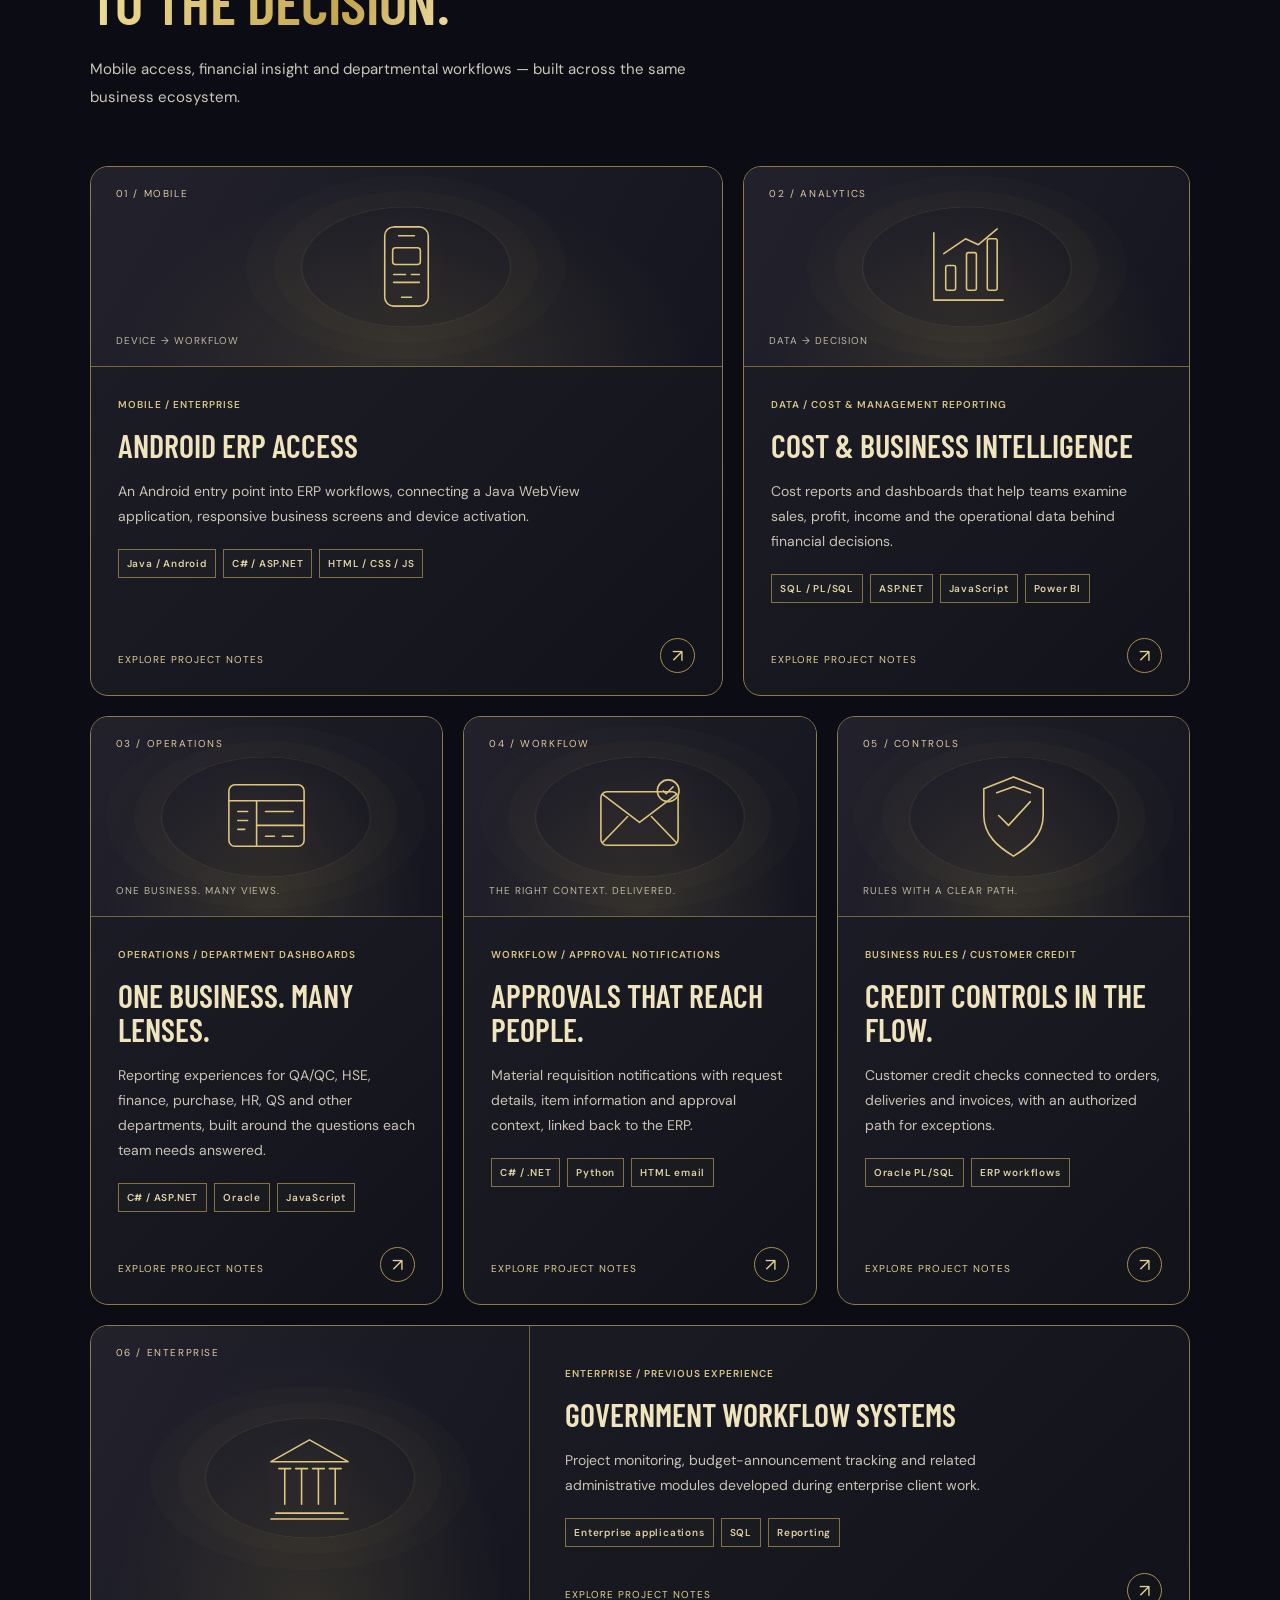
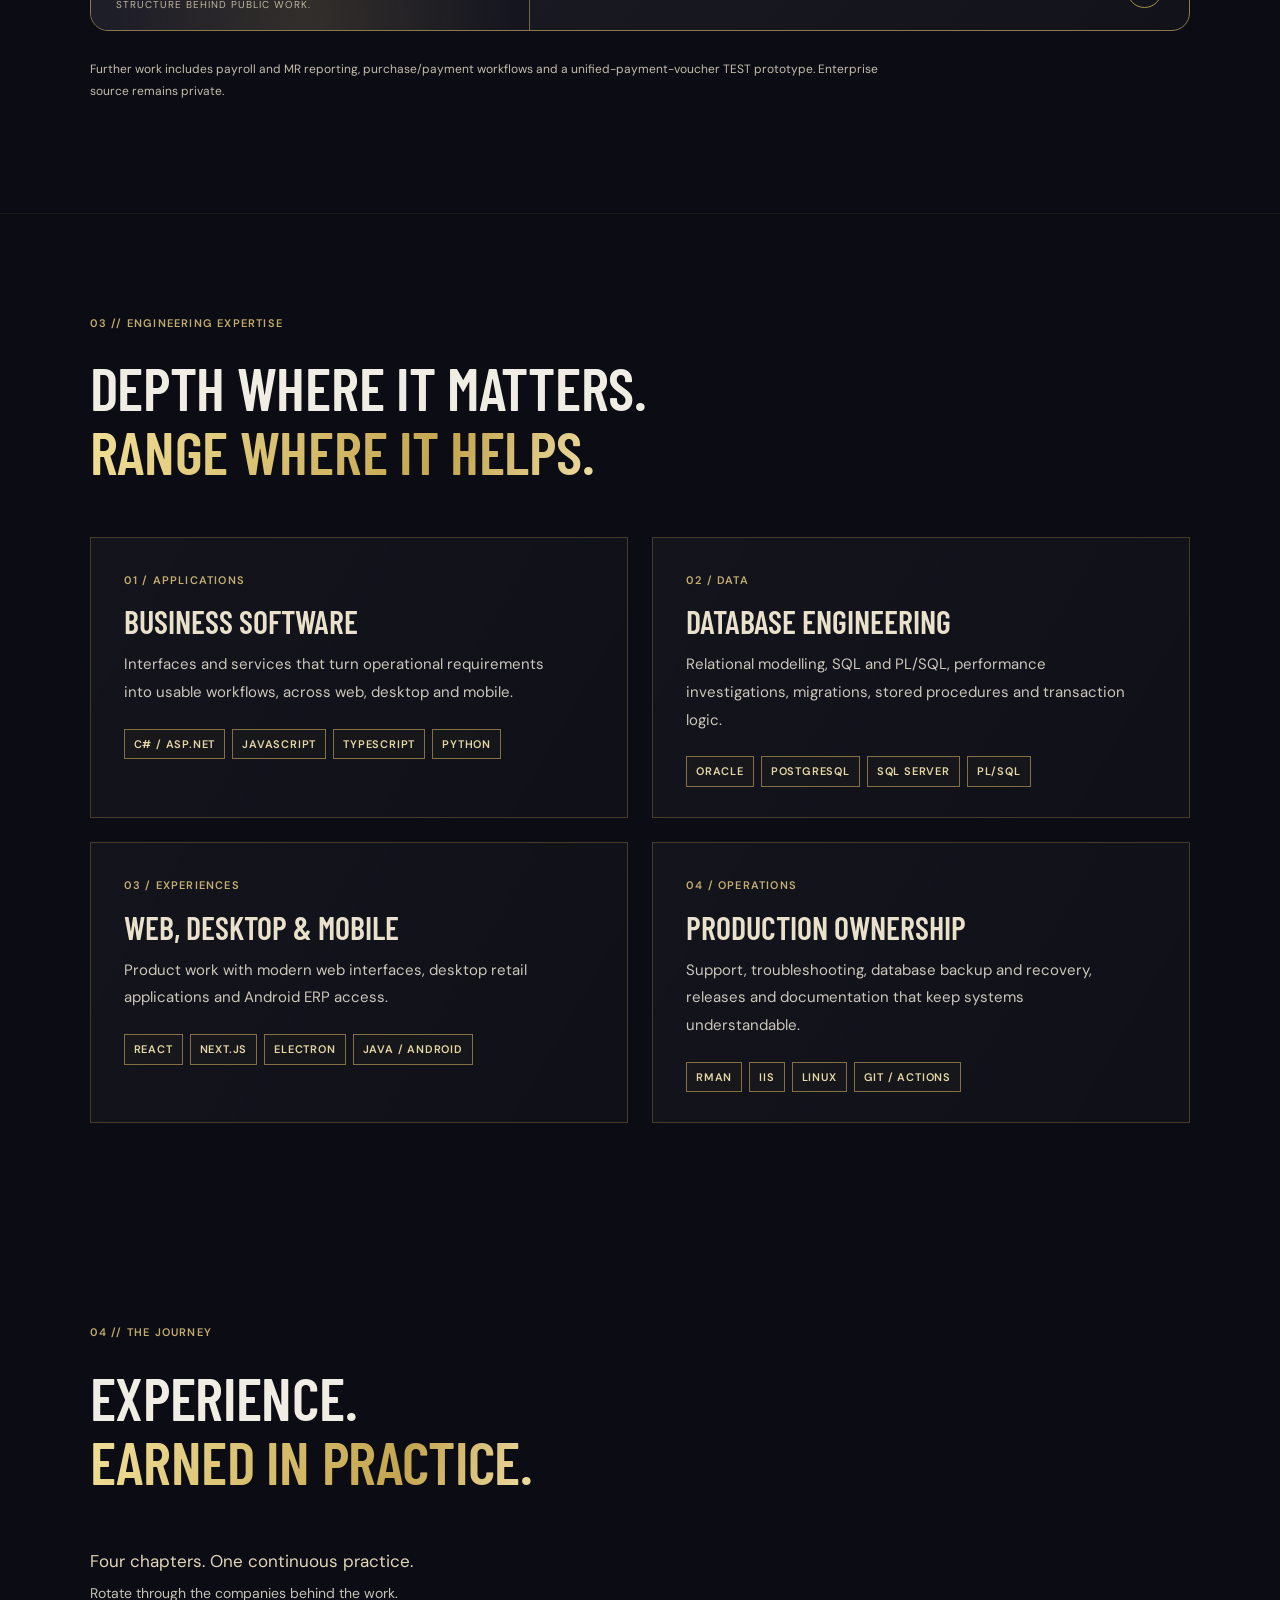
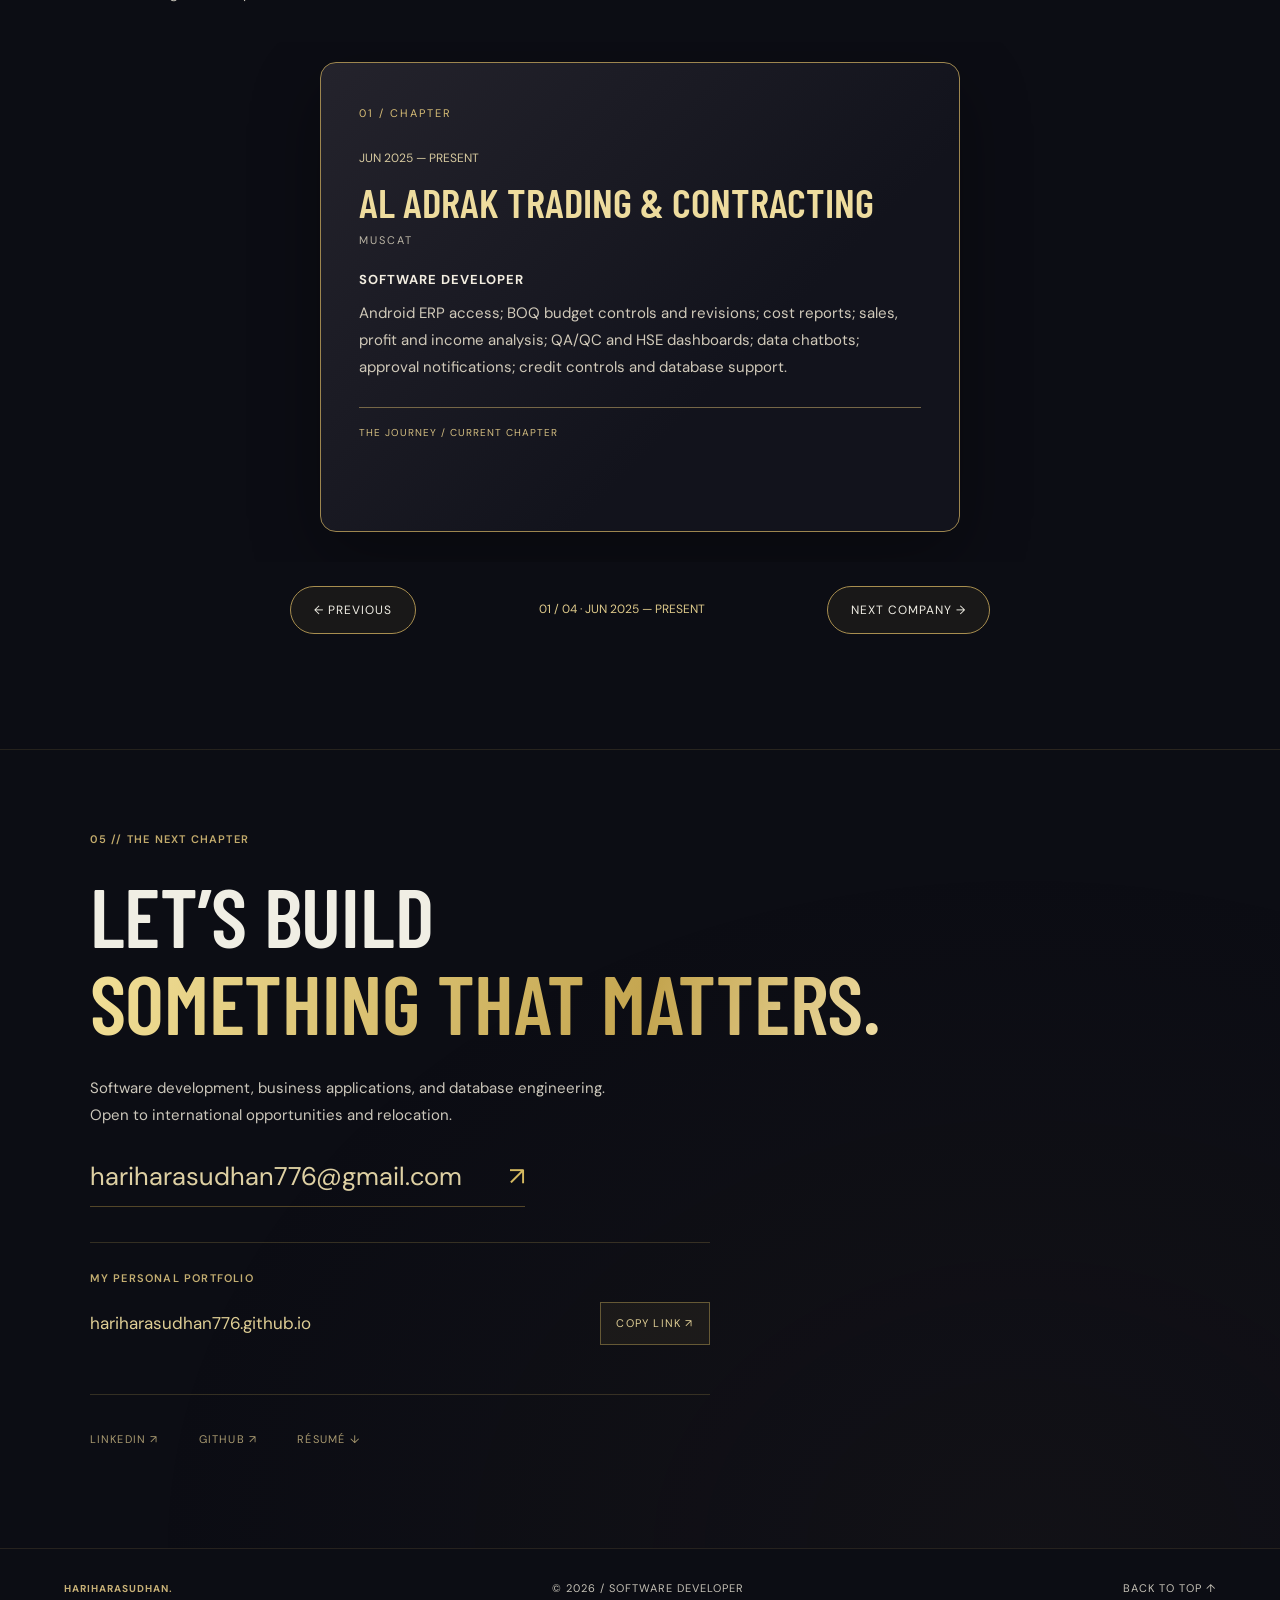
==== commit d7c2328c: "Turn project notes into an expandable bento grid" ====
--- a/stage.html
+++ b/stage.html
@@ -1,4 +1,4 @@
-<!doctype html><html lang="en"><head><meta charset="UTF-8"><meta name="viewport" content="width=device-width, initial-scale=1"><meta name="theme-color" content="#0c0d14"><meta name="description" content="Hariharasudhan — software developer building business applications, ERP workflows and database systems. Selected projects, engineering decisions and experience."><meta property="og:title" content="Hariharasudhan — Software Developer"><meta property="og:description" content="From business problems to software that works. Explore the projects and engineering behind the work."><meta property="og:type" content="website"><meta property="og:url" content="https://hariharasudhan776.github.io/"><meta property="og:site_name" content="Hariharasudhan"><meta property="og:image" content="https://hariharasudhan776.github.io/portrait.png"><meta name="twitter:card" content="summary_large_image"><link rel="canonical" href="https://hariharasudhan776.github.io/"><title>Hariharasudhan — Software Developer</title><link rel="icon" href="icon.svg" type="image/svg+xml"><link rel="stylesheet" href="stage.css?v=walking1"><link rel="stylesheet" href="refinements.css?v=orbit2"></head><body class="gold-stage"><a class="skip" href="https://hariharasudhan776.github.io/#work">Skip to projects</a><div class="noise" aria-hidden="true"></div><div class="reading-progress" aria-hidden="true"></div>
+<!doctype html><html lang="en"><head><meta charset="UTF-8"><meta name="viewport" content="width=device-width, initial-scale=1"><meta name="theme-color" content="#0c0d14"><meta name="description" content="Hariharasudhan — software developer building business applications, ERP workflows and database systems. Selected projects, engineering decisions and experience."><meta property="og:title" content="Hariharasudhan — Software Developer"><meta property="og:description" content="From business problems to software that works. Explore the projects and engineering behind the work."><meta property="og:type" content="website"><meta property="og:url" content="https://hariharasudhan776.github.io/"><meta property="og:site_name" content="Hariharasudhan"><meta property="og:image" content="https://hariharasudhan776.github.io/portrait.png"><meta name="twitter:card" content="summary_large_image"><link rel="canonical" href="https://hariharasudhan776.github.io/"><title>Hariharasudhan — Software Developer</title><link rel="icon" href="icon.svg" type="image/svg+xml"><link rel="stylesheet" href="stage.css?v=walking1"><link rel="stylesheet" href="refinements.css?v=bento1"><link rel="stylesheet" href="bento.css?v=bento1"></head><body class="gold-stage"><a class="skip" href="https://hariharasudhan776.github.io/#work">Skip to projects</a><div class="noise" aria-hidden="true"></div><div class="reading-progress" aria-hidden="true"></div>
 <header class="topbar"><a class="identity" href="https://hariharasudhan776.github.io/#home">HARI<span>HARASUDHAN.</span><small>SOFTWARE DEVELOPER</small></a><nav aria-label="Main navigation"><a href="https://hariharasudhan776.github.io/#about">About</a><a href="https://hariharasudhan776.github.io/#work">Projects</a><a href="https://hariharasudhan776.github.io/#skills">Expertise</a><a href="https://hariharasudhan776.github.io/#experience">Experience</a></nav><details class="mobile-menu"><summary>MENU +</summary><nav aria-label="Mobile navigation"><a href="https://hariharasudhan776.github.io/#about">About</a><a href="https://hariharasudhan776.github.io/#work">Projects</a><a href="https://hariharasudhan776.github.io/#skills">Expertise</a><a href="https://hariharasudhan776.github.io/#experience">Experience</a></nav></details><a class="top-contact" href="mailto:hariharasudhan776@gmail.com">LET’S TALK <span>↗</span></a></header>
 <main><section class="opening" id="home"><div class="stage-grid" aria-hidden="true"></div><div class="spotlight one" aria-hidden="true"></div><div class="spotlight two" aria-hidden="true"></div><div class="opening-copy"><p class="overline reveal"><span class="live-dot"></span> MUSCAT, OMAN · OPEN TO INTERNATIONAL OPPORTUNITIES</p><h1 class="hero-title"><span class="title-line">I BUILD THE</span><span class="title-line gold">SYSTEMS</span><span class="title-line">BEHIND THE WORK.</span></h1><p class="hero-role reveal">SOFTWARE DEVELOPMENT <i>/</i> BUSINESS APPLICATIONS <i>/</i> DATABASE ENGINEERING</p><p class="hero-description reveal">From the interface people use to the data they trust.<br>I turn business workflows into thoughtfully built software.</p><div class="opening-actions reveal"><a class="outline-button" href="https://hariharasudhan776.github.io/#work">EXPLORE MY WORK <span>↗</span></a><a class="outline-button subtle" href="https://hariharasudhan776.github.io/Hariharasudhan_Resume.pdf" target="_blank" rel="noopener">DOWNLOAD RÉSUMÉ <span>↓</span></a></div><div class="credentials reveal"><div><strong>END TO END</strong><span>APPLICATION DEVELOPMENT</span></div><div><strong>ORACLE OCP</strong><span>CERTIFIED PROFESSIONAL</span></div><div><strong>WEB + MOBILE</strong><span>BUSINESS EXPERIENCES</span></div></div></div>
 <div class="portrait-stage"><video id="portrait-video" class="stage-video" data-src="assets/hariharasudhan-walking.mp4" poster="portrait-stage.png" muted loop playsinline preload="none" aria-label="Animated photographic portrait of Hariharasudhan walking"></video><div class="hero-tools" aria-label="AI and development tools"><span class="hero-tool tool-a"><img src="assets/csharp.svg" alt="">C# / .NET</span><span class="hero-tool tool-b"><img src="assets/react.svg" alt="">React</span><span class="hero-tool tool-c"><img src="assets/python.svg" alt="">Python</span><span class="hero-tool tool-d"><img src="assets/postgresql.svg" alt="">PostgreSQL</span></div><span class="scene-caption">THE BUILDER / IN MOTION</span><div class="portrait-frame" aria-hidden="true"><i></i><i></i><i></i><i></i></div><div class="portrait-halo" aria-hidden="true"></div><div class="portrait-floor" aria-hidden="true"></div><img class="stage-portrait" src="portrait-stage.png" alt="Editorial portrait of Hariharasudhan" width="1024" height="1536" fetchpriority="high"><div class="portrait-tag"><span>CODE WITH INTENT.</span><span>BUILD WITH CARE.</span><em>Hariharasudhan</em></div><div class="floating-code" aria-hidden="true"><div class="cube-face front">&lt;/&gt;</div><div class="cube-face side"></div><div class="cube-face top"></div></div><span class="portrait-coordinate">01 / HARIHARASUDHAN</span></div>
@@ -13,7 +13,7 @@
 <article class="project-card" style="--card:3"><div class="card-head"><span>04 // ERP EXPERIENCE / READ-ONLY DATA ACCESS</span><span>CASE STUDY ↗</span></div><div class="project-grid"><div class="project-story"><h3>BUSINESS DATA<br><span>CHATBOT</span></h3><p>Ask business-data questions in plain language, including stock enquiries, and inspect the SQL and results behind the answer. A convenient interface with clear data-access boundaries.</p><div class="tech-tags"><span>PYTHON</span><span>ORACLE</span><span>SQL</span><span>ROLE-AWARE ACCESS</span></div><button class="inline-link" data-open="stock">SEE THE DESIGN DECISIONS <span>↗</span></button></div><div class="architecture"><span class="small-label">// ACCESS AND TRACEABILITY</span><dl><div><dt>INTERFACE</dt><dd>Natural-language stock questions</dd></div><div><dt>BOUNDARY</dt><dd>Read-only query layer</dd></div><div><dt>VISIBILITY</dt><dd>SQL and result set shown</dd></div><div><dt>ACCESS</dt><dd>Existing ERP roles</dd></div></dl><p class="privacy-note">Company-specific schema, conversations and credentials stay private.</p></div></div><div class="card-foot"><span>AN ANSWER IS BETTER WHEN YOU CAN TRACE IT.</span><span>04 / 05</span></div></article>
 <article class="project-card" style="--card:4"><div class="card-head"><span>05 // RETAIL APPLICATIONS / DESKTOP SOFTWARE</span><span>CASE STUDY ↗</span></div><div class="project-grid"><div class="project-story"><h3>POINT OF SALE.<br><span>BEYOND THE TILL.</span></h3><p>Retail software connects checkout actions to inventory and business records. My POS work spans the interface, PostgreSQL data, and the workflows behind a sale.</p><div class="tech-tags"><span>ELECTRON</span><span>NODE.JS</span><span>POSTGRESQL</span></div><button class="inline-link" data-open="pos">EXPLORE THE WORK <span>↗</span></button></div><div class="architecture"><span class="small-label">// APPLICATION FOUNDATIONS</span><dl><div><dt>EXPERIENCE</dt><dd>Desktop checkout workflows</dd></div><div><dt>DATA</dt><dd>Inventory and business records</dd></div><div><dt>ENGINEERING</dt><dd>Schemas, queries, transactions</dd></div><div><dt>DELIVERY</dt><dd>Deployment and support</dd></div></dl><p class="privacy-note">Summarizes retail experience and personal POS work; features vary by version.</p></div></div><div class="card-foot"><span>BUILD FOR THE PEOPLE ON THE SHOP FLOOR.</span><span>05 / 05</span></div></article>
 </div></section>
-<section class="project-library shell" id="more-work"><div class="section-intro reveal"><p class="overline">MORE OF THE WORK // ENTERPRISE APPLICATIONS</p><h2>FROM THE FIELD.<br><span class="gold">TO THE DECISION.</span></h2><p class="library-intro">Mobile access, financial insight and departmental workflows — built across the same business ecosystem.</p></div><div class="library-grid"><article class="library-card reveal"><span class="small-label">MOBILE / ENTERPRISE</span><h3>ANDROID ERP ACCESS</h3><p>An Android entry point into ERP workflows, connecting a Java WebView application, responsive business screens and device activation.</p><div class="tech-tags"><span>Java / Android</span><span>C# / ASP.NET</span><span>HTML / CSS / JS</span></div><button class="inline-link" data-open="android">OPEN PROJECT NOTES <span>↗</span></button></article><article class="library-card reveal"><span class="small-label">DATA / COST & MANAGEMENT REPORTING</span><h3>COST & BUSINESS INTELLIGENCE</h3><p>Cost reports and dashboards that help teams examine sales, profit, income and the operational data behind financial decisions.</p><div class="tech-tags"><span>SQL / PL/SQL</span><span>ASP.NET</span><span>JavaScript</span><span>Power BI</span></div><button class="inline-link" data-open="reports">OPEN PROJECT NOTES <span>↗</span></button></article><article class="library-card reveal"><span class="small-label">OPERATIONS / DEPARTMENT DASHBOARDS</span><h3>ONE BUSINESS. MANY LENSES.</h3><p>Reporting experiences for QA/QC, HSE, finance, purchase, HR, QS and other departments, built around the questions each team needs answered.</p><div class="tech-tags"><span>C# / ASP.NET</span><span>Oracle</span><span>JavaScript</span></div><button class="inline-link" data-open="departments">OPEN PROJECT NOTES <span>↗</span></button></article><article class="library-card reveal"><span class="small-label">WORKFLOW / APPROVAL NOTIFICATIONS</span><h3>APPROVALS THAT REACH PEOPLE.</h3><p>Material requisition notifications with request details, item information and approval context, linked back to the ERP.</p><div class="tech-tags"><span>C# / .NET</span><span>Python</span><span>HTML email</span></div><button class="inline-link" data-open="notifications">OPEN PROJECT NOTES <span>↗</span></button></article><article class="library-card reveal"><span class="small-label">BUSINESS RULES / CUSTOMER CREDIT</span><h3>CREDIT CONTROLS IN THE FLOW.</h3><p>Customer credit checks connected to orders, deliveries and invoices, with an authorized path for exceptions.</p><div class="tech-tags"><span>Oracle PL/SQL</span><span>ERP workflows</span></div><button class="inline-link" data-open="credit">OPEN PROJECT NOTES <span>↗</span></button></article><article class="library-card reveal"><span class="small-label">ENTERPRISE / PREVIOUS EXPERIENCE</span><h3>GOVERNMENT WORKFLOW SYSTEMS</h3><p>Project monitoring, budget-announcement tracking and related administrative modules developed during enterprise client work.</p><div class="tech-tags"><span>Enterprise applications</span><span>SQL</span><span>Reporting</span></div><button class="inline-link" data-open="government">OPEN PROJECT NOTES <span>↗</span></button></article></div><p class="library-footnote">Further work includes payroll and MR reporting, purchase/payment workflows and a unified-payment-voucher TEST prototype. Enterprise source remains private.</p></section><section class="skills-panel shell" id="skills"><div class="section-intro reveal"><p class="overline">03 // ENGINEERING EXPERTISE</p><h2>DEPTH WHERE IT MATTERS.<br><span class="gold">RANGE WHERE IT HELPS.</span></h2></div><div class="expertise-grid"><article class="expertise-card reveal"><span class="small-label">01 / APPLICATIONS</span><h3>BUSINESS SOFTWARE</h3><p>Interfaces and services that turn operational requirements into usable workflows, across web, desktop and mobile.</p><div class="tech-tags"><span>C# / ASP.NET</span><span>JAVASCRIPT</span><span>TYPESCRIPT</span><span>PYTHON</span></div></article><article class="expertise-card reveal"><span class="small-label">02 / DATA</span><h3>DATABASE ENGINEERING</h3><p>Relational modelling, SQL and PL/SQL, performance investigations, migrations, stored procedures and transaction logic.</p><div class="tech-tags"><span>ORACLE</span><span>POSTGRESQL</span><span>SQL SERVER</span><span>PL/SQL</span></div></article><article class="expertise-card reveal"><span class="small-label">03 / EXPERIENCES</span><h3>WEB, DESKTOP & MOBILE</h3><p>Product work with modern web interfaces, desktop retail applications and Android ERP access.</p><div class="tech-tags"><span>REACT</span><span>NEXT.JS</span><span>ELECTRON</span><span>JAVA / ANDROID</span></div></article><article class="expertise-card reveal"><span class="small-label">04 / OPERATIONS</span><h3>PRODUCTION OWNERSHIP</h3><p>Support, troubleshooting, database backup and recovery, releases and documentation that keep systems understandable.</p><div class="tech-tags"><span>RMAN</span><span>IIS</span><span>LINUX</span><span>GIT / ACTIONS</span></div></article></div></section>
+<section class="project-library shell" id="more-work"><div class="section-intro reveal"><p class="overline">MORE OF THE WORK // ENTERPRISE APPLICATIONS</p><h2>FROM THE FIELD.<br><span class="gold">TO THE DECISION.</span></h2><p class="library-intro">Mobile access, financial insight and departmental workflows — built across the same business ecosystem.</p></div><div class="library-grid expandable-bento" id="project-notes"><article class="library-card bento-card bento-android reveal"><div class="bento-visual" aria-hidden="true"><span class="bento-chapter">01 / MOBILE</span><div class="bento-orbit"></div><svg viewBox="0 0 96 96" fill="none" stroke="currentColor" stroke-width="1.6" stroke-linecap="round" stroke-linejoin="round"><rect x="26" y="8" width="44" height="80" rx="9"/><path d="M40 17h16M43 79h10"/><rect x="34" y="29" width="28" height="17" rx="3"/><path d="M35 56h12m-12 8h26M53 56h8"/></svg><span class="bento-caption">DEVICE → WORKFLOW</span></div><div class="bento-copy"><span class="small-label">MOBILE / ENTERPRISE</span><h3>ANDROID ERP ACCESS</h3><p>An Android entry point into ERP workflows, connecting a Java WebView application, responsive business screens and device activation.</p><div class="tech-tags"><span>Java / Android</span><span>C# / ASP.NET</span><span>HTML / CSS / JS</span></div></div><button class="bento-open" data-open="android" aria-label="Expand android erp access project notes" aria-haspopup="dialog" aria-controls="case-dialog" aria-expanded="false"><span>EXPLORE PROJECT NOTES</span><span aria-hidden="true">↗</span></button></article><article class="library-card bento-card bento-reports reveal"><div class="bento-visual" aria-hidden="true"><span class="bento-chapter">02 / ANALYTICS</span><div class="bento-orbit"></div><svg viewBox="0 0 96 96" fill="none" stroke="currentColor" stroke-width="1.6" stroke-linecap="round" stroke-linejoin="round"><path d="M15 14v68h70"/><rect x="27" y="47" width="10" height="25" rx="2"/><rect x="48" y="34" width="10" height="38" rx="2"/><rect x="69" y="20" width="10" height="52" rx="2"/><path d="m25 35 22-15 13 6 19-16"/></svg><span class="bento-caption">DATA → DECISION</span></div><div class="bento-copy"><span class="small-label">DATA / COST & MANAGEMENT REPORTING</span><h3>COST & BUSINESS INTELLIGENCE</h3><p>Cost reports and dashboards that help teams examine sales, profit, income and the operational data behind financial decisions.</p><div class="tech-tags"><span>SQL / PL/SQL</span><span>ASP.NET</span><span>JavaScript</span><span>Power BI</span></div></div><button class="bento-open" data-open="reports" aria-label="Expand cost & business intelligence project notes" aria-haspopup="dialog" aria-controls="case-dialog" aria-expanded="false"><span>EXPLORE PROJECT NOTES</span><span aria-hidden="true">↗</span></button></article><article class="library-card bento-card bento-departments reveal"><div class="bento-visual" aria-hidden="true"><span class="bento-chapter">03 / OPERATIONS</span><div class="bento-orbit"></div><svg viewBox="0 0 96 96" fill="none" stroke="currentColor" stroke-width="1.6" stroke-linecap="round" stroke-linejoin="round"><rect x="10" y="16" width="76" height="62" rx="6"/><path d="M10 32h76M38 32v46M38 57h48"/><path d="M19 43h10m-10 9h10m-10 9h7m21-18h28m-28 25h9m8 0h11"/></svg><span class="bento-caption">ONE BUSINESS. MANY VIEWS.</span></div><div class="bento-copy"><span class="small-label">OPERATIONS / DEPARTMENT DASHBOARDS</span><h3>ONE BUSINESS. MANY LENSES.</h3><p>Reporting experiences for QA/QC, HSE, finance, purchase, HR, QS and other departments, built around the questions each team needs answered.</p><div class="tech-tags"><span>C# / ASP.NET</span><span>Oracle</span><span>JavaScript</span></div></div><button class="bento-open" data-open="departments" aria-label="Expand one business. many lenses. project notes" aria-haspopup="dialog" aria-controls="case-dialog" aria-expanded="false"><span>EXPLORE PROJECT NOTES</span><span aria-hidden="true">↗</span></button></article><article class="library-card bento-card bento-notifications reveal"><div class="bento-visual" aria-hidden="true"><span class="bento-chapter">04 / WORKFLOW</span><div class="bento-orbit"></div><svg viewBox="0 0 96 96" fill="none" stroke="currentColor" stroke-width="1.6" stroke-linecap="round" stroke-linejoin="round"><rect x="9" y="23" width="78" height="54" rx="6"/><path d="m11 26 37 28 37-28M11 74l25-26m49 26L60 48"/><circle cx="77" cy="22" r="11"/><path d="m72 22 3 3 7-7"/></svg><span class="bento-caption">THE RIGHT CONTEXT. DELIVERED.</span></div><div class="bento-copy"><span class="small-label">WORKFLOW / APPROVAL NOTIFICATIONS</span><h3>APPROVALS THAT REACH PEOPLE.</h3><p>Material requisition notifications with request details, item information and approval context, linked back to the ERP.</p><div class="tech-tags"><span>C# / .NET</span><span>Python</span><span>HTML email</span></div></div><button class="bento-open" data-open="notifications" aria-label="Expand approvals that reach people. project notes" aria-haspopup="dialog" aria-controls="case-dialog" aria-expanded="false"><span>EXPLORE PROJECT NOTES</span><span aria-hidden="true">↗</span></button></article><article class="library-card bento-card bento-credit reveal"><div class="bento-visual" aria-hidden="true"><span class="bento-chapter">05 / CONTROLS</span><div class="bento-orbit"></div><svg viewBox="0 0 96 96" fill="none" stroke="currentColor" stroke-width="1.6" stroke-linecap="round" stroke-linejoin="round"><path d="M48 8 78 20v27c0 20-15 32-30 41C33 79 18 67 18 47V20Z"/><path d="m33 47 10 10 22-24M31 24l17-6 17 6"/></svg><span class="bento-caption">RULES WITH A CLEAR PATH.</span></div><div class="bento-copy"><span class="small-label">BUSINESS RULES / CUSTOMER CREDIT</span><h3>CREDIT CONTROLS IN THE FLOW.</h3><p>Customer credit checks connected to orders, deliveries and invoices, with an authorized path for exceptions.</p><div class="tech-tags"><span>Oracle PL/SQL</span><span>ERP workflows</span></div></div><button class="bento-open" data-open="credit" aria-label="Expand credit controls in the flow. project notes" aria-haspopup="dialog" aria-controls="case-dialog" aria-expanded="false"><span>EXPLORE PROJECT NOTES</span><span aria-hidden="true">↗</span></button></article><article class="library-card bento-card bento-government reveal"><div class="bento-visual" aria-hidden="true"><span class="bento-chapter">06 / ENTERPRISE</span><div class="bento-orbit"></div><svg viewBox="0 0 96 96" fill="none" stroke="currentColor" stroke-width="1.6" stroke-linecap="round" stroke-linejoin="round"><path d="m9 31 39-22 39 22ZM14 83h68M9 89h78M23 39v35m17-35v35m17-35v35m17-35v35M17 38h12m5 0h12m5 0h12m5 0h12"/></svg><span class="bento-caption">STRUCTURE BEHIND PUBLIC WORK.</span></div><div class="bento-copy"><span class="small-label">ENTERPRISE / PREVIOUS EXPERIENCE</span><h3>GOVERNMENT WORKFLOW SYSTEMS</h3><p>Project monitoring, budget-announcement tracking and related administrative modules developed during enterprise client work.</p><div class="tech-tags"><span>Enterprise applications</span><span>SQL</span><span>Reporting</span></div></div><button class="bento-open" data-open="government" aria-label="Expand government workflow systems project notes" aria-haspopup="dialog" aria-controls="case-dialog" aria-expanded="false"><span>EXPLORE PROJECT NOTES</span><span aria-hidden="true">↗</span></button></article></div><p class="library-footnote">Further work includes payroll and MR reporting, purchase/payment workflows and a unified-payment-voucher TEST prototype. Enterprise source remains private.</p></section><section class="skills-panel shell" id="skills"><div class="section-intro reveal"><p class="overline">03 // ENGINEERING EXPERTISE</p><h2>DEPTH WHERE IT MATTERS.<br><span class="gold">RANGE WHERE IT HELPS.</span></h2></div><div class="expertise-grid"><article class="expertise-card reveal"><span class="small-label">01 / APPLICATIONS</span><h3>BUSINESS SOFTWARE</h3><p>Interfaces and services that turn operational requirements into usable workflows, across web, desktop and mobile.</p><div class="tech-tags"><span>C# / ASP.NET</span><span>JAVASCRIPT</span><span>TYPESCRIPT</span><span>PYTHON</span></div></article><article class="expertise-card reveal"><span class="small-label">02 / DATA</span><h3>DATABASE ENGINEERING</h3><p>Relational modelling, SQL and PL/SQL, performance investigations, migrations, stored procedures and transaction logic.</p><div class="tech-tags"><span>ORACLE</span><span>POSTGRESQL</span><span>SQL SERVER</span><span>PL/SQL</span></div></article><article class="expertise-card reveal"><span class="small-label">03 / EXPERIENCES</span><h3>WEB, DESKTOP & MOBILE</h3><p>Product work with modern web interfaces, desktop retail applications and Android ERP access.</p><div class="tech-tags"><span>REACT</span><span>NEXT.JS</span><span>ELECTRON</span><span>JAVA / ANDROID</span></div></article><article class="expertise-card reveal"><span class="small-label">04 / OPERATIONS</span><h3>PRODUCTION OWNERSHIP</h3><p>Support, troubleshooting, database backup and recovery, releases and documentation that keep systems understandable.</p><div class="tech-tags"><span>RMAN</span><span>IIS</span><span>LINUX</span><span>GIT / ACTIONS</span></div></article></div></section>
 <section class="experience-panel shell" id="experience"><div class="section-intro reveal"><p class="overline">04 // THE JOURNEY</p><h2>EXPERIENCE.<br><span class="gold">EARNED IN PRACTICE.</span></h2></div><div class="company-carousel" id="career-chapters" role="region" aria-roledescription="carousel" aria-label="Company experience"><p class="carousel-intro">Four chapters. One continuous practice.<br><span>Rotate through the companies behind the work.</span></p><div class="cylinder-window"><div class="company-cylinder"><article class="company-card" aria-label="1 of 4"><span class="company-number">01 / CHAPTER</span><p class="company-date">JUN 2025 — PRESENT</p><h3>AL ADRAK TRADING & CONTRACTING</h3><p class="company-location">MUSCAT</p><h4>SOFTWARE DEVELOPER</h4><p class="company-description">Android ERP access; BOQ budget controls and revisions; cost reports; sales, profit and income analysis; QA/QC and HSE dashboards; data chatbots; approval notifications; credit controls and database support.</p><span class="company-end">THE JOURNEY / CURRENT CHAPTER</span></article><article class="company-card" aria-label="2 of 4"><span class="company-number">02 / CHAPTER</span><p class="company-date">APR 2024 — APR 2025</p><h3>AGILE LABS</h3><p class="company-location">BENGALURU</p><h4>SOFTWARE DEVELOPER</h4><p class="company-description">Enterprise client applications, government workflows, database reporting, onboarding data loads and production support.</p><span class="company-end">THE JOURNEY / FOUNDATIONS IN PRACTICE</span></article><article class="company-card" aria-label="3 of 4"><span class="company-number">03 / CHAPTER</span><p class="company-date">OCT 2022 — NOV 2023</p><h3>WORLD OF BRANDS</h3><p class="company-location">BENGALURU</p><h4>ASSOCIATE SOFTWARE DEVELOPER</h4><p class="company-description">Retail point-of-sale software, PostgreSQL schemas, query optimization and deployment support.</p><span class="company-end">THE JOURNEY / FOUNDATIONS IN PRACTICE</span></article><article class="company-card" aria-label="4 of 4"><span class="company-number">04 / CHAPTER</span><p class="company-date">JAN 2021 — SEP 2022</p><h3>INNOSTEX TECHNOLOGIES</h3><p class="company-location">BENGALURU</p><h4>SOFTWARE TRAINEE</h4><p class="company-description">Oracle and PostgreSQL, migrations, query debugging, configuration and application maintenance.</p><span class="company-end">THE JOURNEY / FOUNDATIONS IN PRACTICE</span></article></div></div><div class="carousel-controls" hidden><button type="button" data-career-prev aria-label="Previous company">← <span>PREVIOUS</span></button><p class="career-status" aria-live="polite" aria-atomic="true"></p><button type="button" data-career-next aria-label="Next company"><span>NEXT COMPANY</span> →</button></div></div></section>
 <section class="contact-panel shell" id="contact"><p class="overline reveal">05 // THE NEXT CHAPTER</p><h2 class="reveal">LET’S BUILD<br><span class="gold">SOMETHING THAT MATTERS.</span></h2><p class="contact-description reveal">Software development, business applications, and database engineering.<br>Open to international opportunities and relocation.</p><a class="contact-email reveal" href="mailto:hariharasudhan776@gmail.com">hariharasudhan776@gmail.com <span>↗</span></a><div class="personal-address reveal"><span class="small-label">MY PERSONAL PORTFOLIO</span><div><a href="https://hariharasudhan776.github.io/">hariharasudhan776.github.io</a><button id="copy-portfolio" type="button">COPY LINK ↗</button></div><p id="copy-status" role="status" aria-live="polite"></p></div><div class="contact-links reveal"><a href="https://www.linkedin.com/in/hari-hara-sudhan-115341188" target="_blank" rel="noopener">LINKEDIN ↗</a><a href="https://github.com/Hariharasudhan776" target="_blank" rel="noopener">GITHUB ↗</a><a href="https://hariharasudhan776.github.io/Hariharasudhan_Resume.pdf" target="_blank" rel="noopener">RÉSUMÉ ↓</a></div></section></main>
-<footer><a class="identity" href="https://hariharasudhan776.github.io/#home">HARIHARASUDHAN.</a><span>© <span id="year">2026</span> / SOFTWARE DEVELOPER</span><a href="https://hariharasudhan776.github.io/#home">BACK TO TOP ↑</a></footer><dialog id="case-dialog" aria-labelledby="case-title"><button class="dialog-close" aria-label="Close case study" autofocus>CLOSE ×</button><div id="case-content"></div></dialog><script src="stage.js?v=orbit2" defer></script><script src="portrait-video.js?v=walking1" defer></script><script src="refinements.js?v=orbit2" defer></script></body></html>
+<footer><a class="identity" href="https://hariharasudhan776.github.io/#home">HARIHARASUDHAN.</a><span>© <span id="year">2026</span> / SOFTWARE DEVELOPER</span><a href="https://hariharasudhan776.github.io/#home">BACK TO TOP ↑</a></footer><dialog id="case-dialog" aria-labelledby="case-title"><button class="dialog-close" aria-label="Close case study" autofocus>CLOSE ×</button><div id="case-content"></div></dialog><script src="stage.js?v=bento1" defer></script><script src="portrait-video.js?v=walking1" defer></script><script src="refinements.js?v=orbit2" defer></script></body></html>
--- a/bento.css
+++ b/bento.css
@@ -0,0 +1,20 @@
+/* Expandable project tiles; the native dialog retains focus and Escape semantics. */
+.expandable-bento{display:grid;grid-template-columns:repeat(12,minmax(0,1fr));gap:20px;align-items:stretch}
+.library-card.bento-card{grid-column:span 4;border-radius:18px;padding:0 0 70px;overflow:hidden;position:relative;display:block;background:linear-gradient(135deg,#1e1e28,#12131a);border:1px solid #8d794b;transition:border-color .25s,box-shadow .25s,transform .3s;isolation:isolate}
+.bento-card:nth-child(1){grid-column:span 7}.bento-card:nth-child(2){grid-column:span 5}.bento-card:nth-child(6){grid-column:span 12;display:grid;grid-template-columns:.8fr 1.2fr;align-items:center;padding-bottom:0}
+.bento-card:hover,.bento-card:focus-within{border-color:#e7ca7b;box-shadow:0 12px 50px #0005;transform:translateY(-4px)}
+.bento-visual{height:200px;position:relative;display:grid;place-items:center;overflow:hidden;color:#dfc67f;border-bottom:1px solid #77653e;background:radial-gradient(ellipse at 50% 100%,#a08b4930,transparent 65%),linear-gradient(120deg,#22212c,#14151f);isolation:isolate}
+.bento-chapter,.bento-caption{position:absolute;font-size:10px;letter-spacing:1.6px;color:#dfcca1;left:25px;right:25px;line-height:1.6}.bento-chapter{top:19px}.bento-caption{bottom:17px;color:#bfb7a1;font-size:10px;letter-spacing:1px}
+.bento-visual svg{width:95px;height:95px;filter:drop-shadow(0 0 18px #e2c56f2a);transition:transform .6s cubic-bezier(.2,.8,.2,1);position:relative;z-index:1}
+.bento-card:hover .bento-visual svg{transform:translateY(-5px) rotate(-5deg)}
+.bento-orbit{position:absolute;width:210px;height:210px;border-radius:50%;border:1px solid #d9bd6b25;transform:rotateX(55deg) rotateZ(-20deg);box-shadow:0 0 0 27px #e5c66f05,0 0 0 55px #e5c66f03}
+.bento-copy{padding:25px 27px 14px}.bento-copy>.small-label{font-size:10px;letter-spacing:1px;color:#d9c385}.library-card.bento-card h3{font-size:32px;line-height:1.05;margin:16px 0;color:#f0e4bf}.library-card.bento-card p{font-size:14px;line-height:1.8;margin:0 0 20px;color:#c9c3b4}.bento-card .tech-tags{margin:12px 0 8px;gap:7px}.bento-card .tech-tags span{font-size:10px;padding:6px 8px;color:#ded0a7}
+.bento-open{position:absolute;inset:0;z-index:3;border:0;border-radius:18px;background:transparent;text-align:left}.bento-open>span{position:absolute;bottom:27px;left:27px;font-size:10px;letter-spacing:1px;color:#e2ce96;line-height:1.7}.bento-open>span:last-child{left:auto;right:27px;bottom:22px;width:35px;height:35px;display:grid;place-items:center;border:1px solid #aa8f4b;border-radius:50%;font-size:18px;transition:background .25s,transform .3s}.bento-open:hover>span:last-child{background:#d9bd6b20;transform:rotate(45deg)}.bento-open:focus-visible{outline:2px solid #f1d58c;outline-offset:-5px}
+.bento-card:nth-child(6) .bento-visual{height:100%;min-height:300px;border-bottom:0;border-right:1px solid #77653e}.bento-card:nth-child(6) .bento-copy{padding:35px 35px 75px}.bento-card:nth-child(6) .bento-open>span:first-child{left:calc(40% + 35px)}
+dialog.bento-expanded{width:min(820px,94vw);max-height:90svh;padding:0;border-radius:24px;background:#15151e;overflow:auto;overscroll-behavior:contain;transform-origin:center;scrollbar-width:thin;scrollbar-gutter:stable;border-color:#c4a45e;box-shadow:0 40px 150px #000b}
+.bento-expanded #case-content{padding:0 34px 30px}.bento-expanded .bento-dialog-visual{margin:0 -34px 30px;height:235px;border-bottom-color:#a28a4e}.bento-dialog-visual svg{width:120px;height:120px}.bento-dialog-visual .bento-chapter{top:25px;left:30px}.bento-dialog-visual .bento-caption{left:30px;bottom:24px;font-size:11px}.bento-expanded .dialog-close{position:sticky;display:block;float:right;right:auto;top:16px;margin:16px 16px -60px 0;z-index:5;min-height:40px;border-radius:30px;background:#15151ef0;border:1px solid #9e8954;color:#f2dfaa;font-size:11px;letter-spacing:.6px}
+.bento-expanded #case-content h2{font:600 clamp(30px,4vw,46px)/1.05 var(--display);color:#eddaa1;margin:15px 0 22px;max-width:650px}.bento-expanded #case-content h3{font-size:25px}.bento-expanded #case-content p,.bento-expanded #case-content li{font-size:15px;line-height:1.85;color:#d2ccbd}.bento-expanded #case-content .eyebrow{font-size:11px;line-height:1.7;letter-spacing:1px;color:#d2bc7c}.bento-expanded .tags span{font-size:11px;padding:7px 10px}.bento-expanded::backdrop{background:#05060cd9;backdrop-filter:blur(10px)}
+@media(max-width:1000px){.expandable-bento{grid-template-columns:repeat(2,minmax(0,1fr));gap:16px}.library-card.bento-card,.bento-card:nth-child(1),.bento-card:nth-child(2),.bento-card:nth-child(6){grid-column:auto;display:block;padding-bottom:70px}.bento-card:nth-child(6) .bento-visual{height:200px;min-height:0;border-right:0;border-bottom:1px solid #77653e}.bento-card:nth-child(6) .bento-copy{padding:25px 27px 14px}.bento-card:nth-child(6) .bento-open>span:first-child{left:27px}.library-card.bento-card h3{font-size:30px}}
+@media(max-width:600px){.expandable-bento{grid-template-columns:minmax(0,1fr);gap:20px}.bento-visual{height:180px}.library-card.bento-card h3{font-size:31px}.bento-copy{padding:24px 23px 10px}.library-card.bento-card p{font-size:14px}.bento-open>span{left:23px}.bento-open>span:last-child{right:23px}.bento-card:nth-child(6) .bento-copy{padding:24px 23px 10px}.bento-card:nth-child(6) .bento-open>span:first-child{left:23px}.bento-card:nth-child(6) .bento-visual{height:180px}.bento-expanded #case-content{padding:0 22px 25px}.bento-expanded .bento-dialog-visual{margin:0 -22px 25px;height:205px}.bento-expanded #case-content p,.bento-expanded #case-content li{font-size:14px}.bento-expanded .bento-dialog-visual .bento-caption{font-size:10px}.bento-expanded .tags span{font-size:10px}}
+@media(prefers-reduced-motion:reduce){.bento-card,.bento-open>span:last-child,.bento-visual svg{transition:none!important;transform:none!important}}
+body.pause-motion .bento-visual svg,body.pause-motion .bento-card,body.pause-motion .bento-open>span:last-child{transition:none;transform:none}
